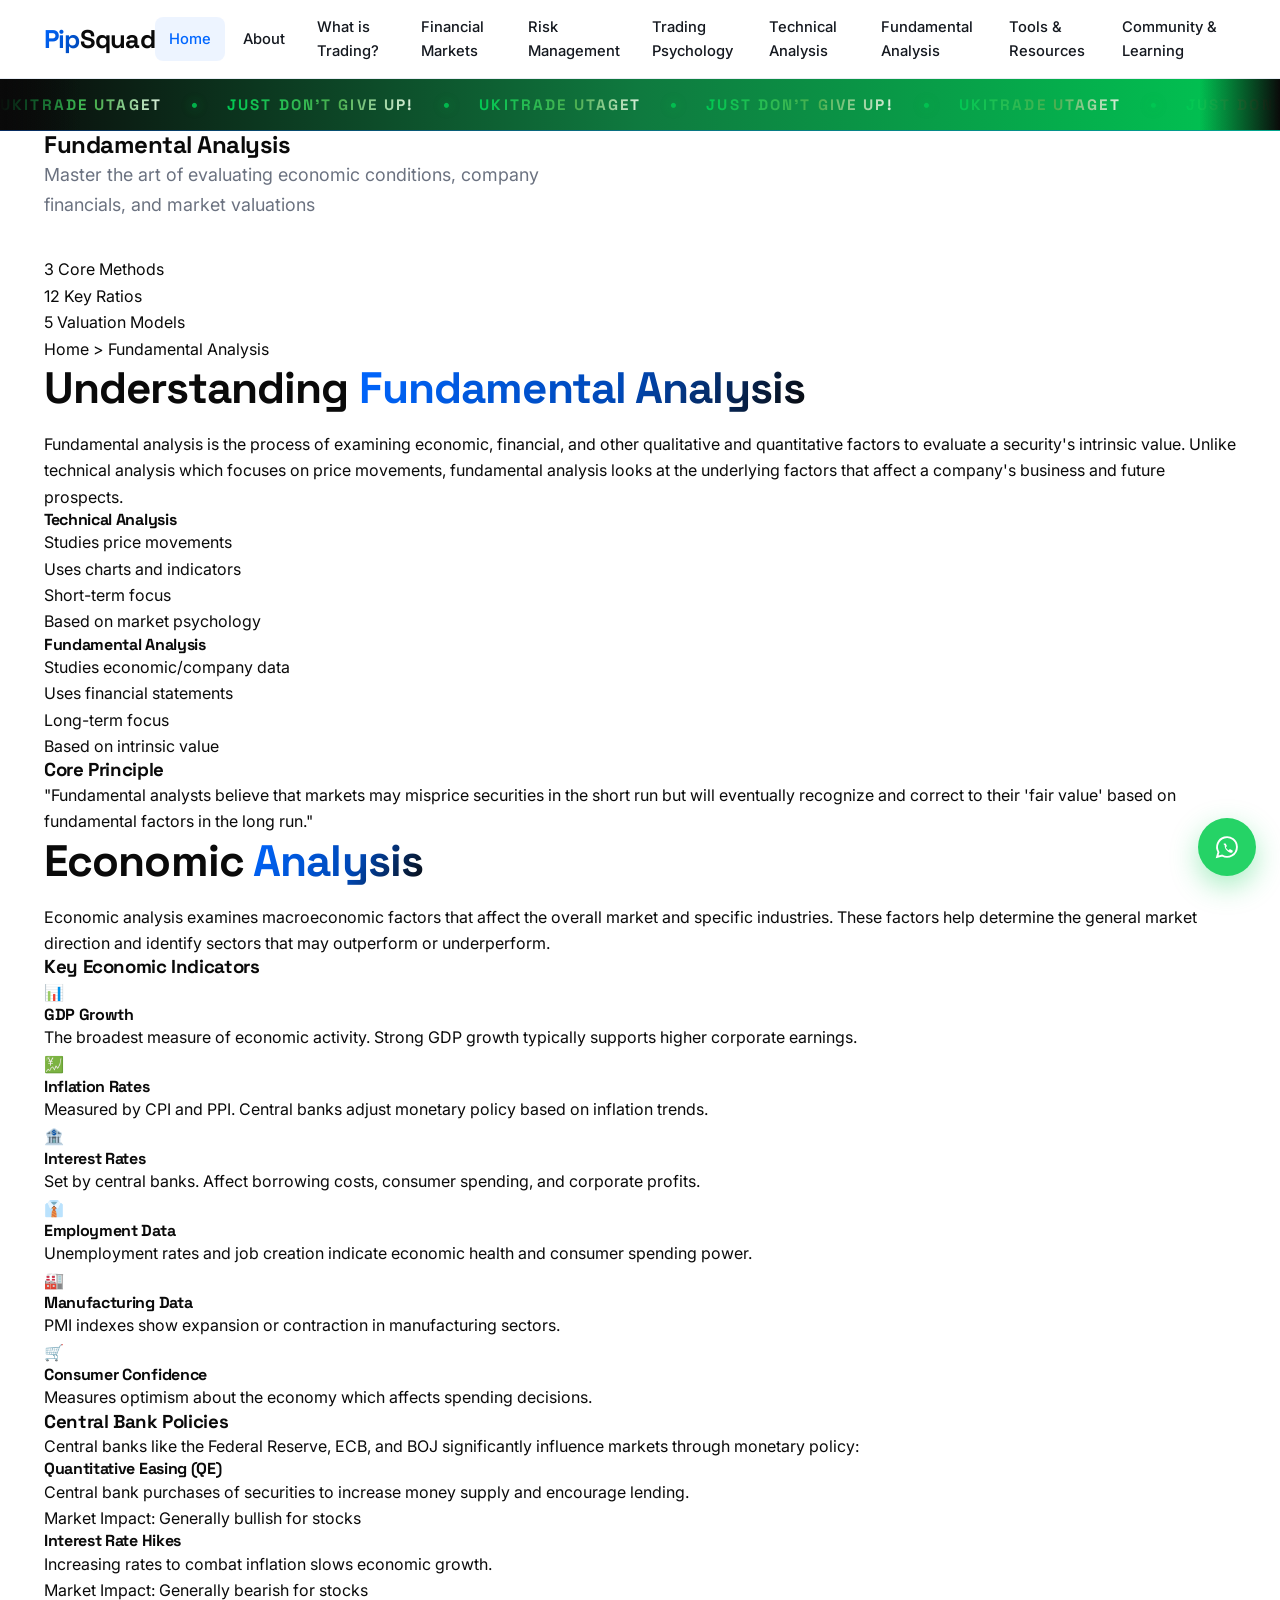
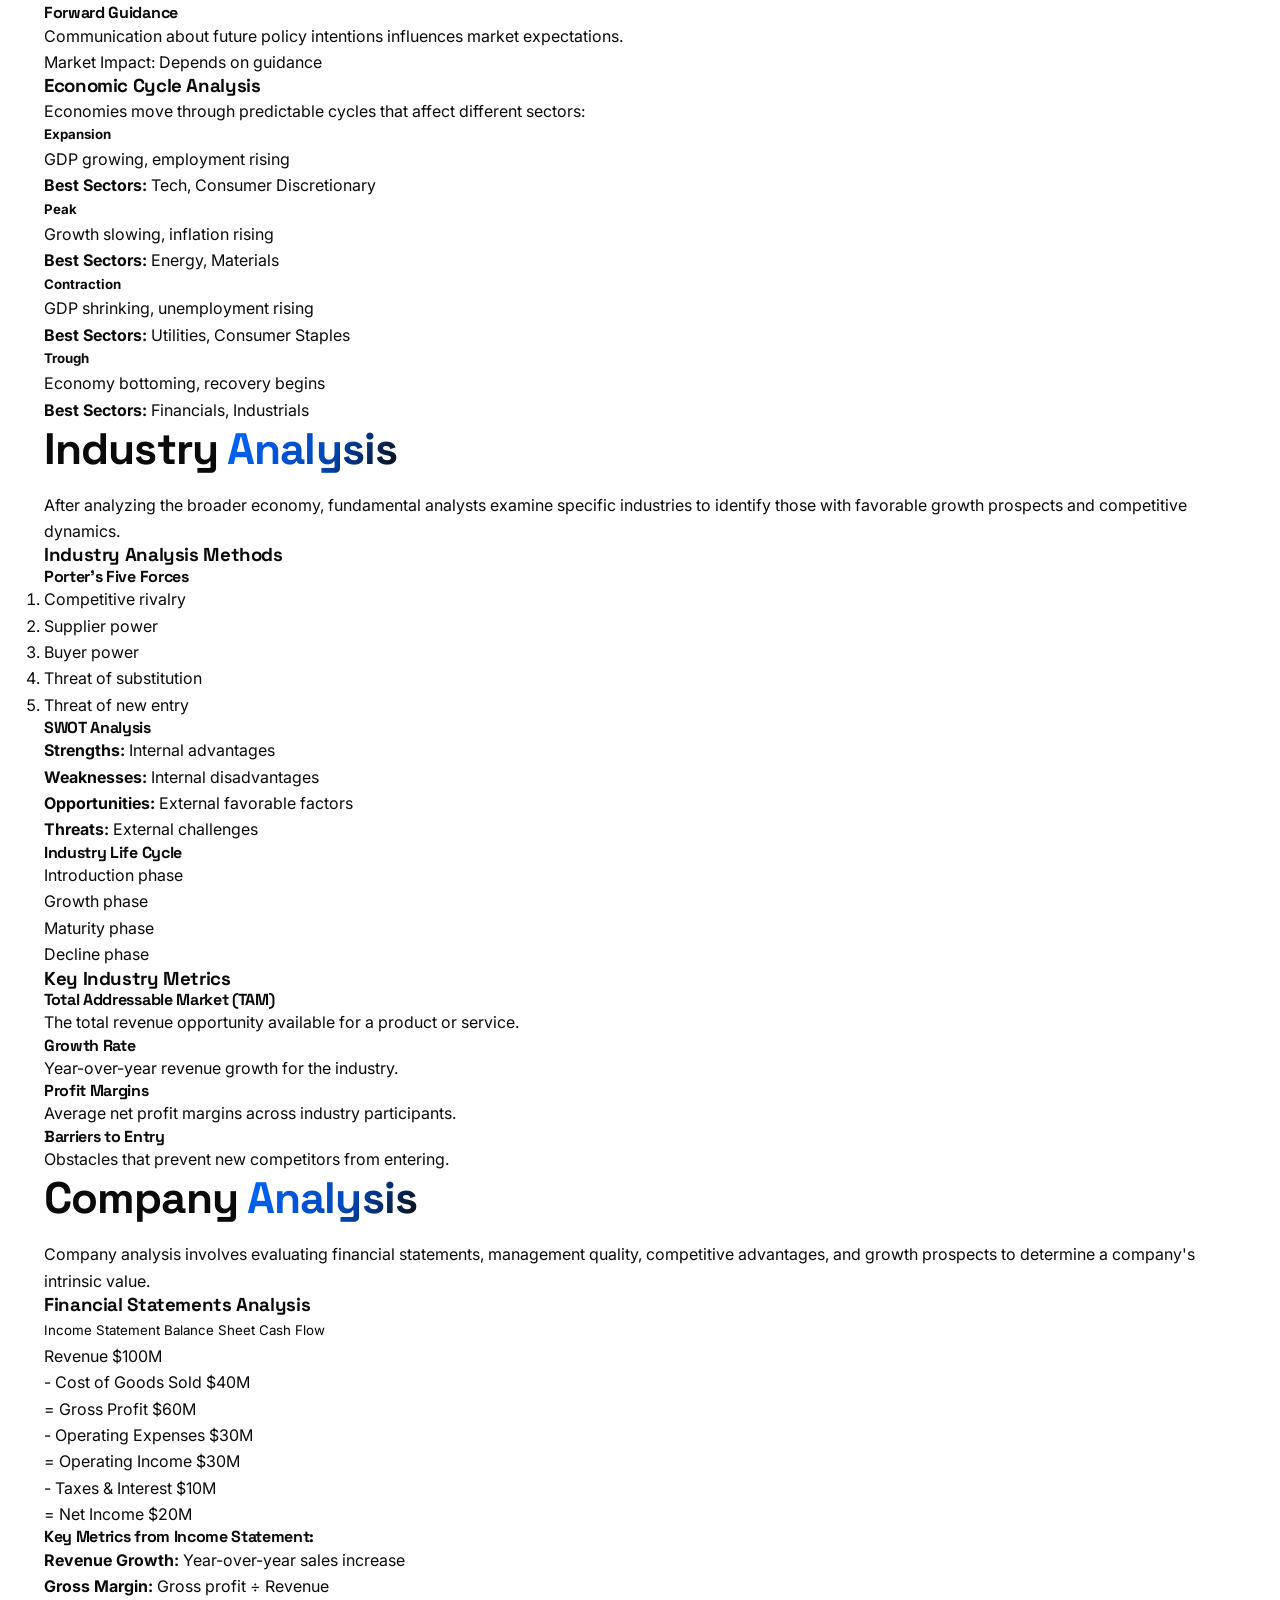
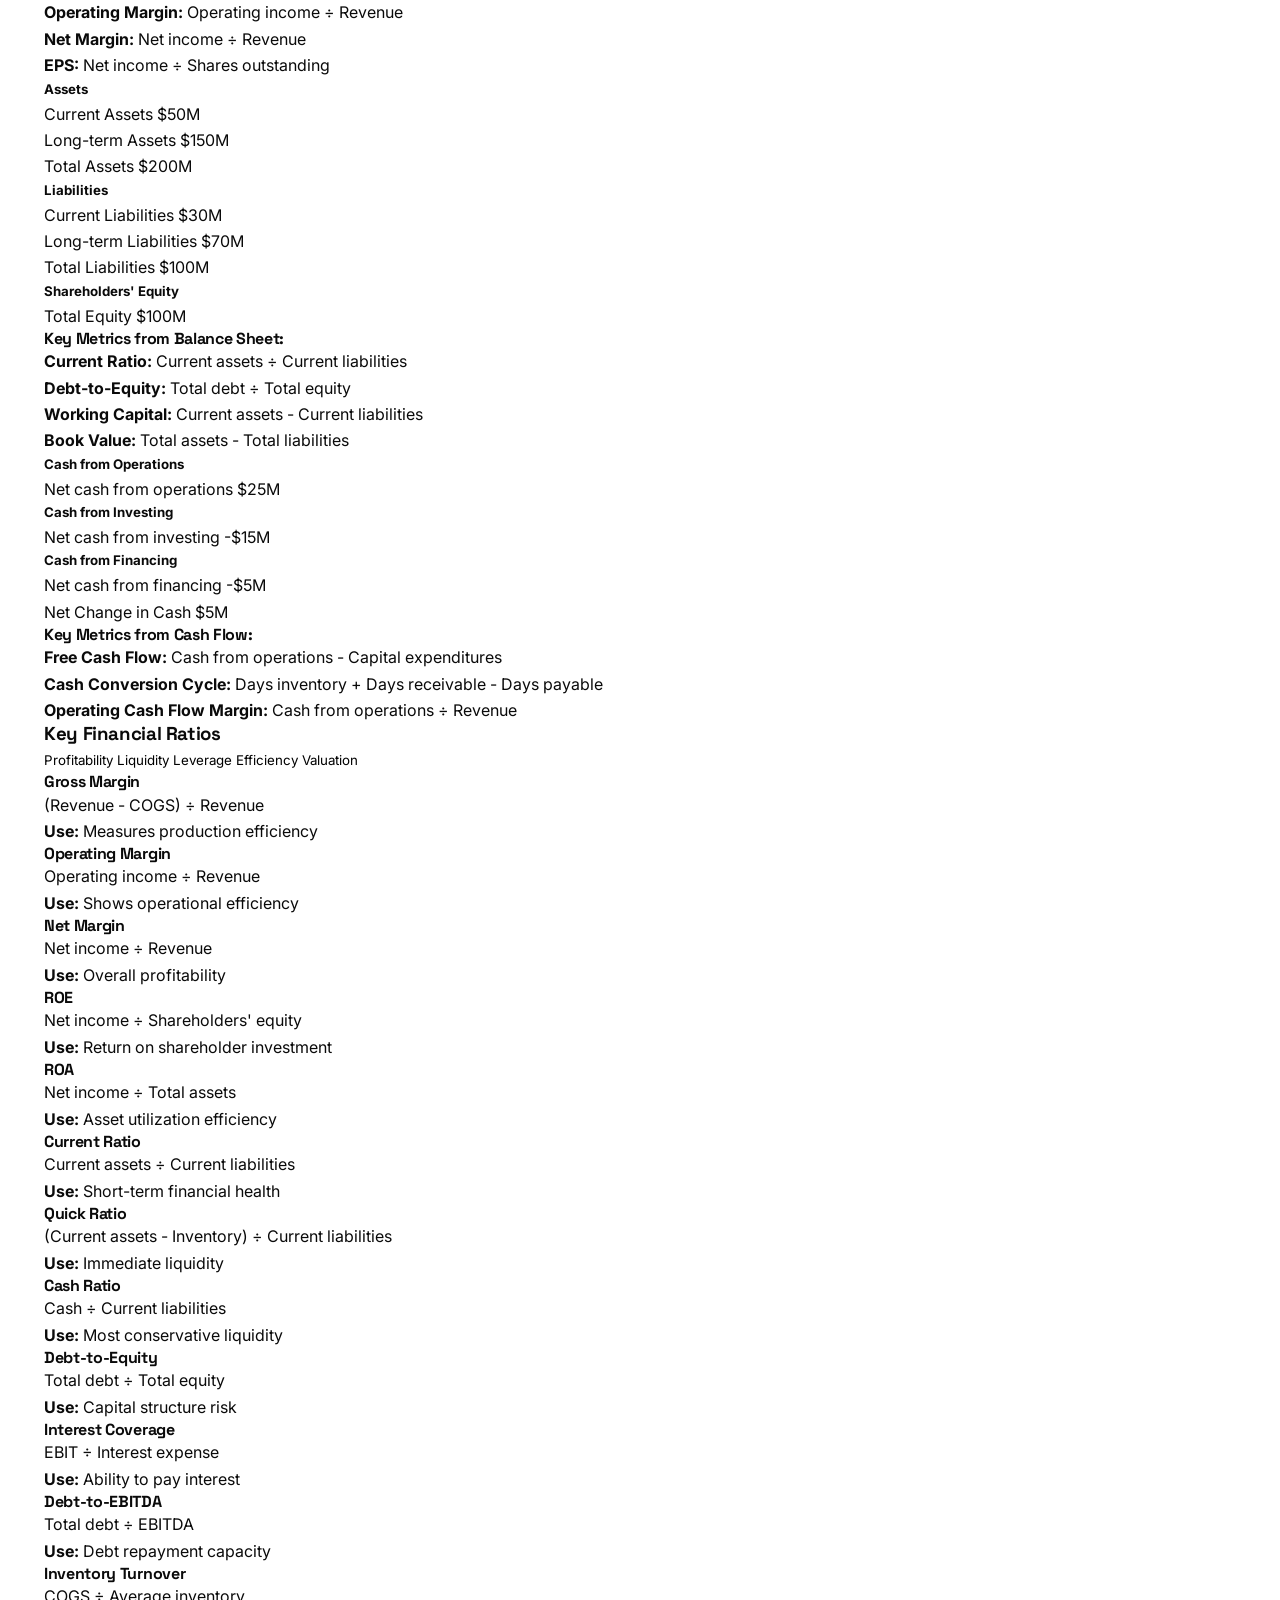
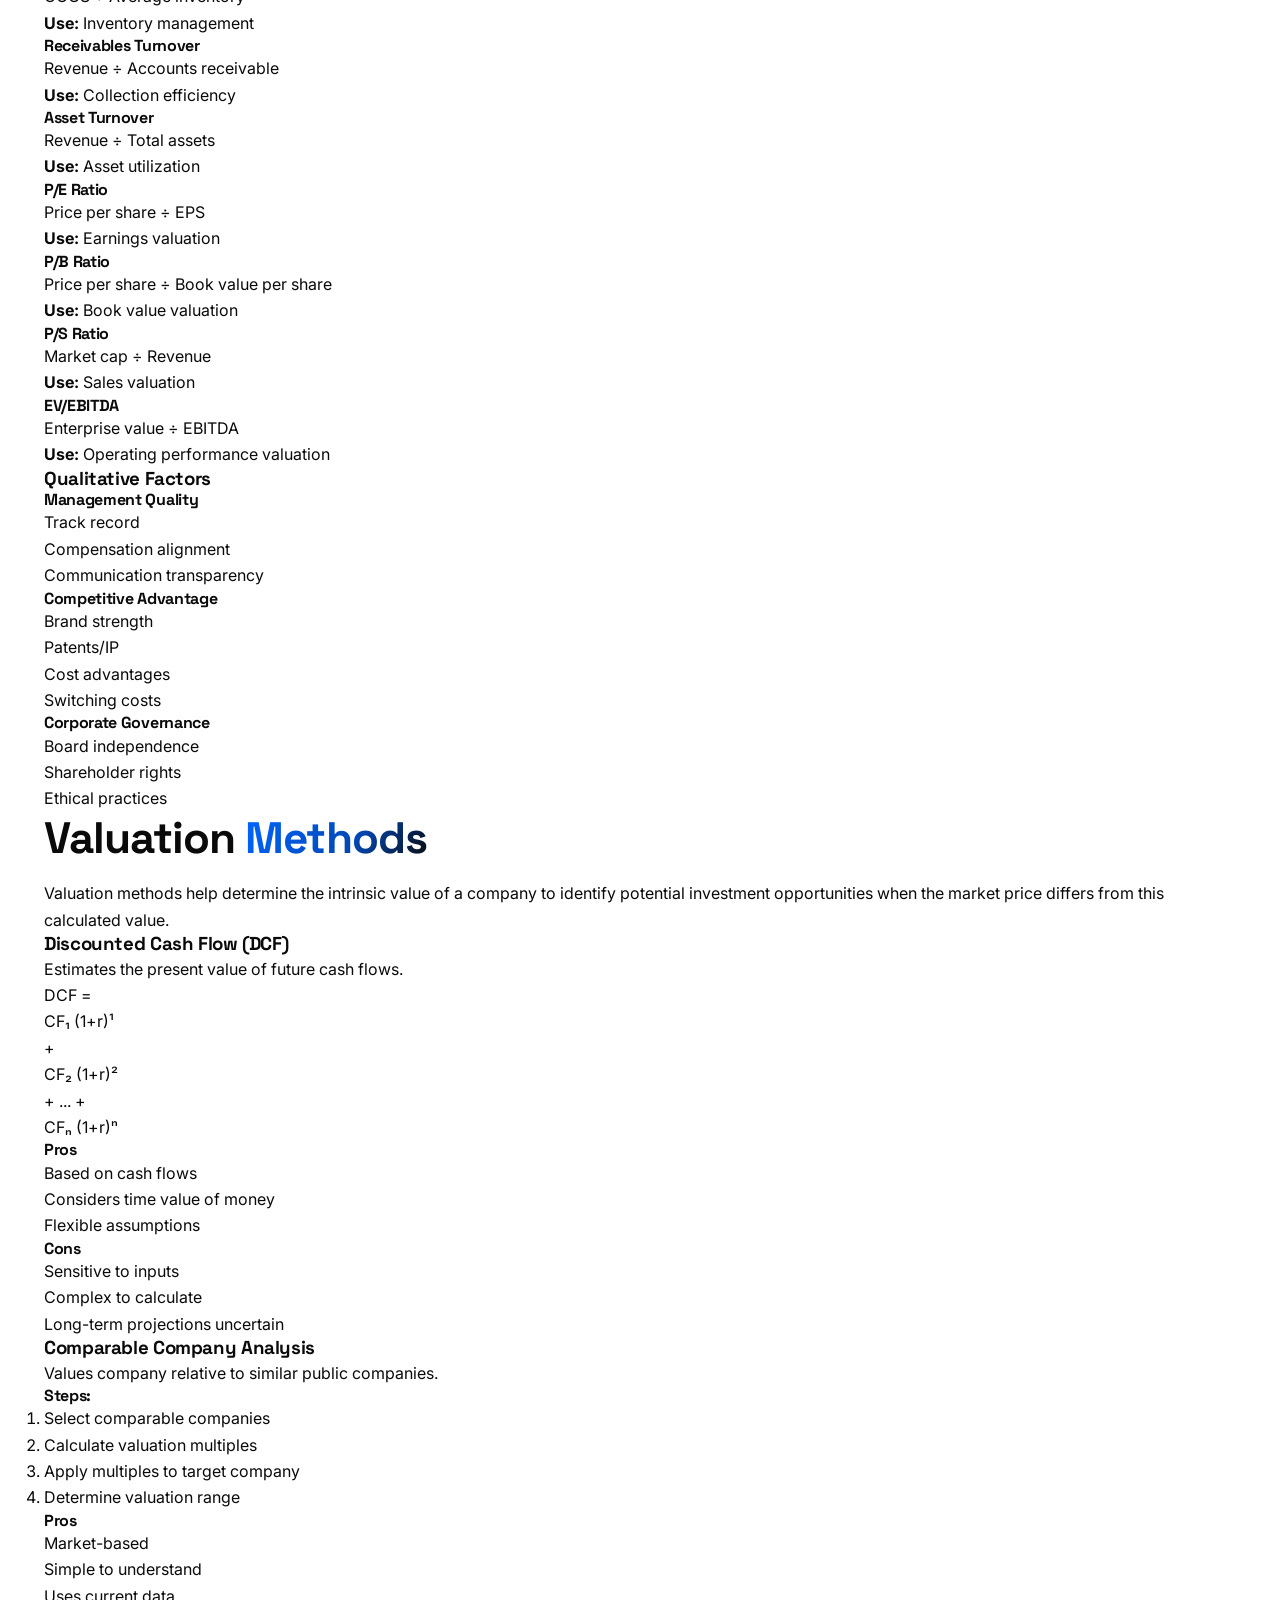
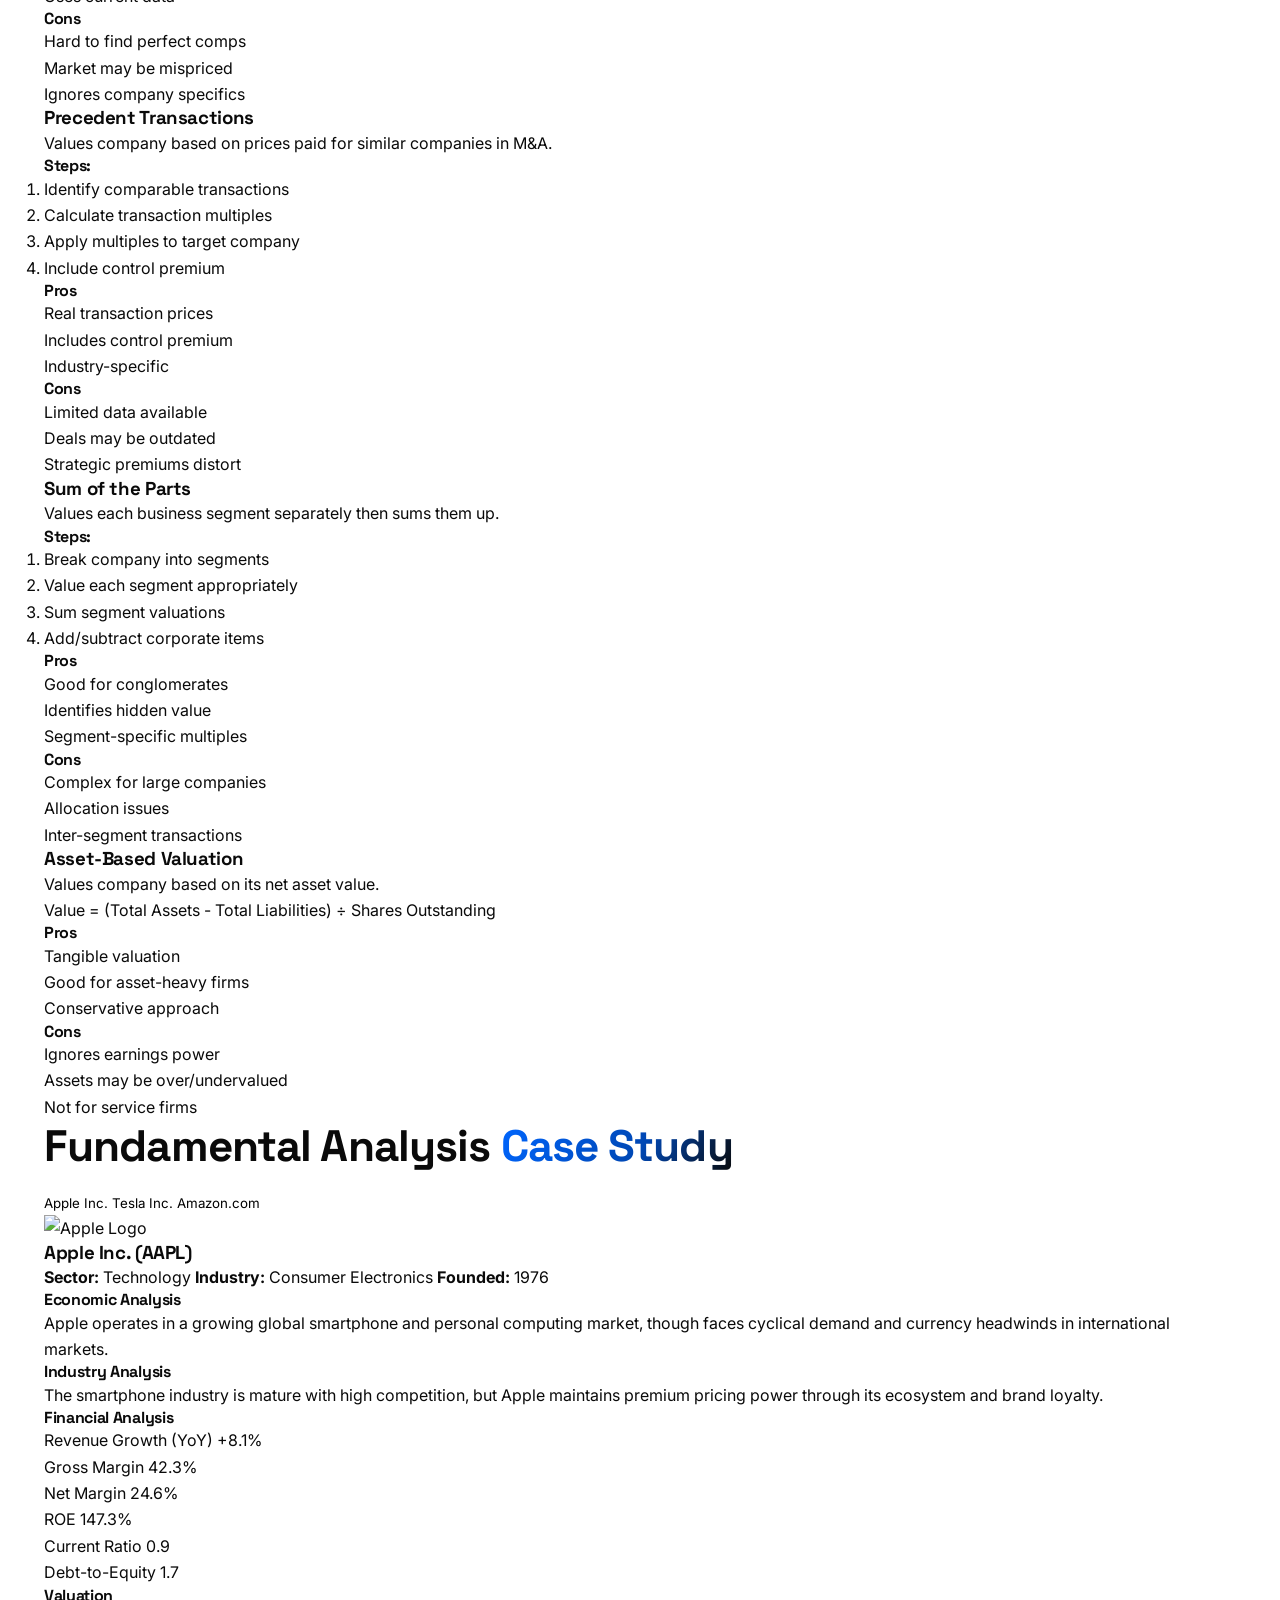
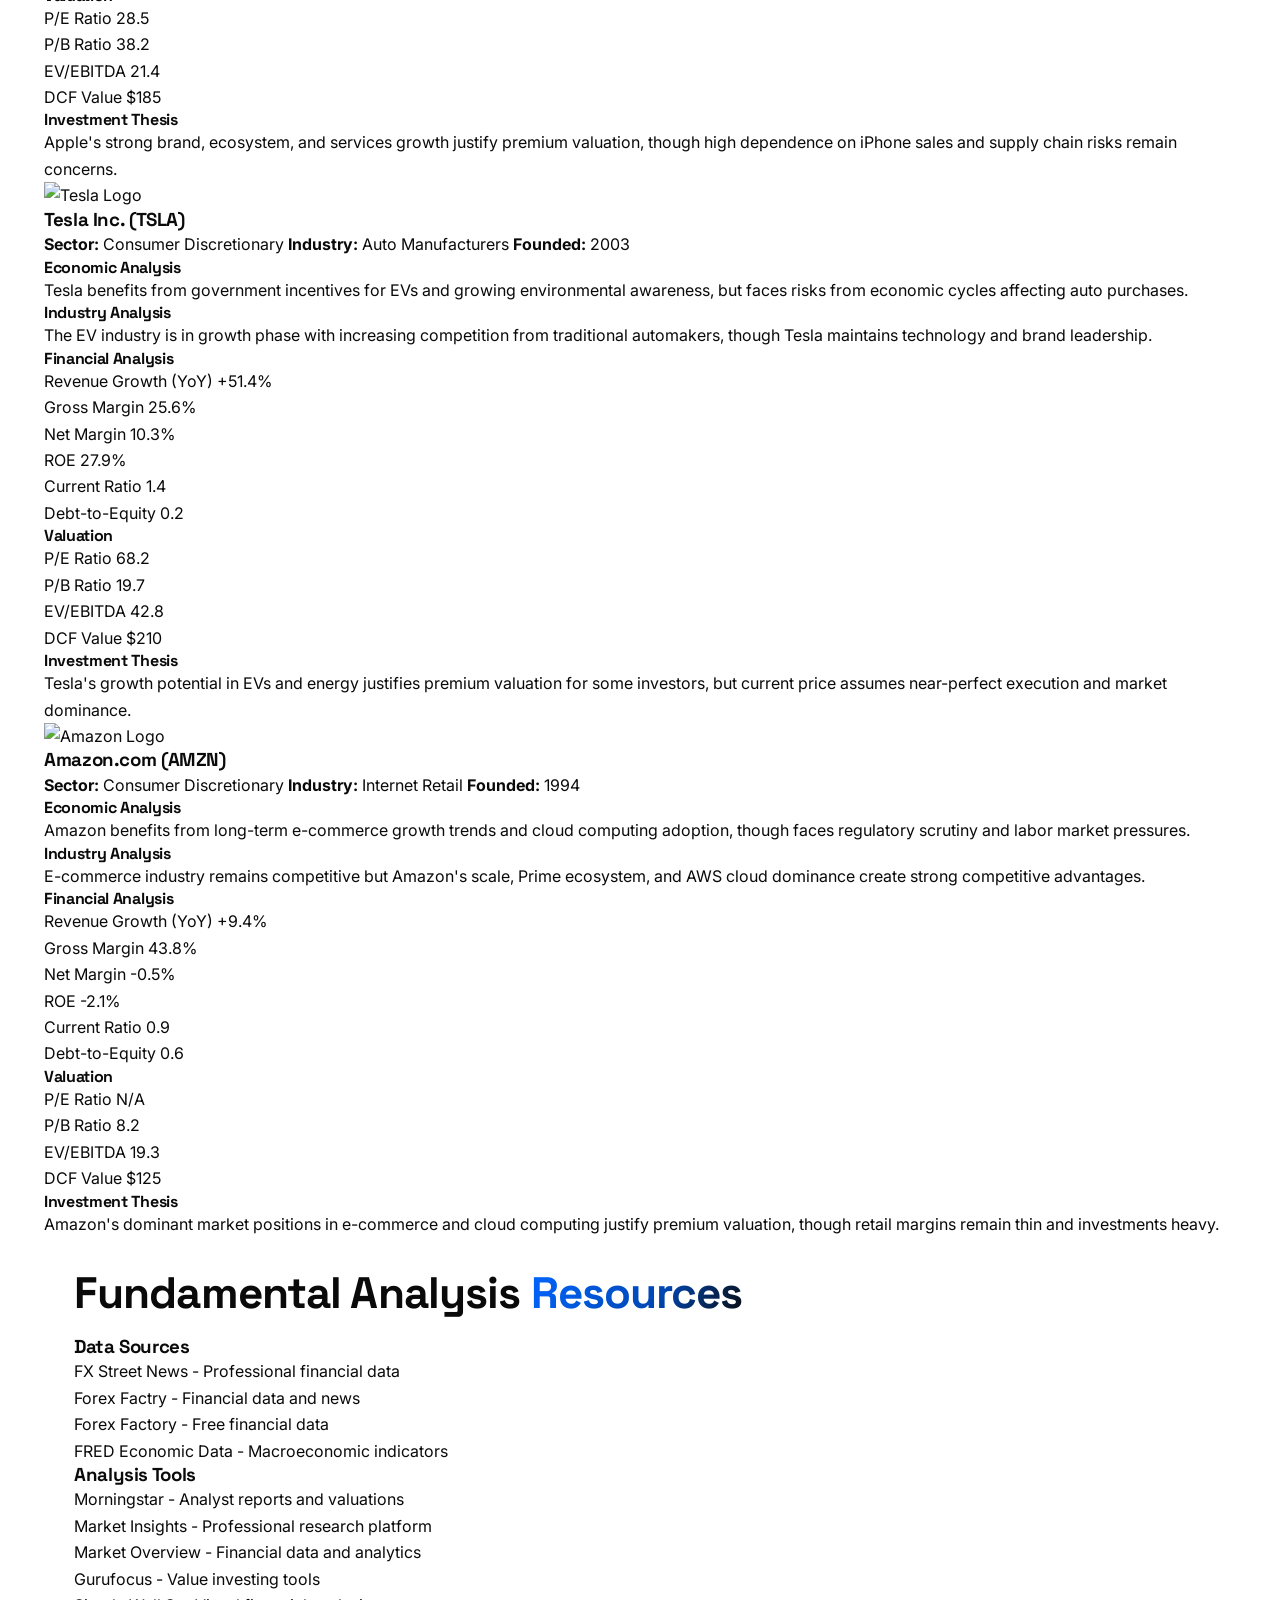
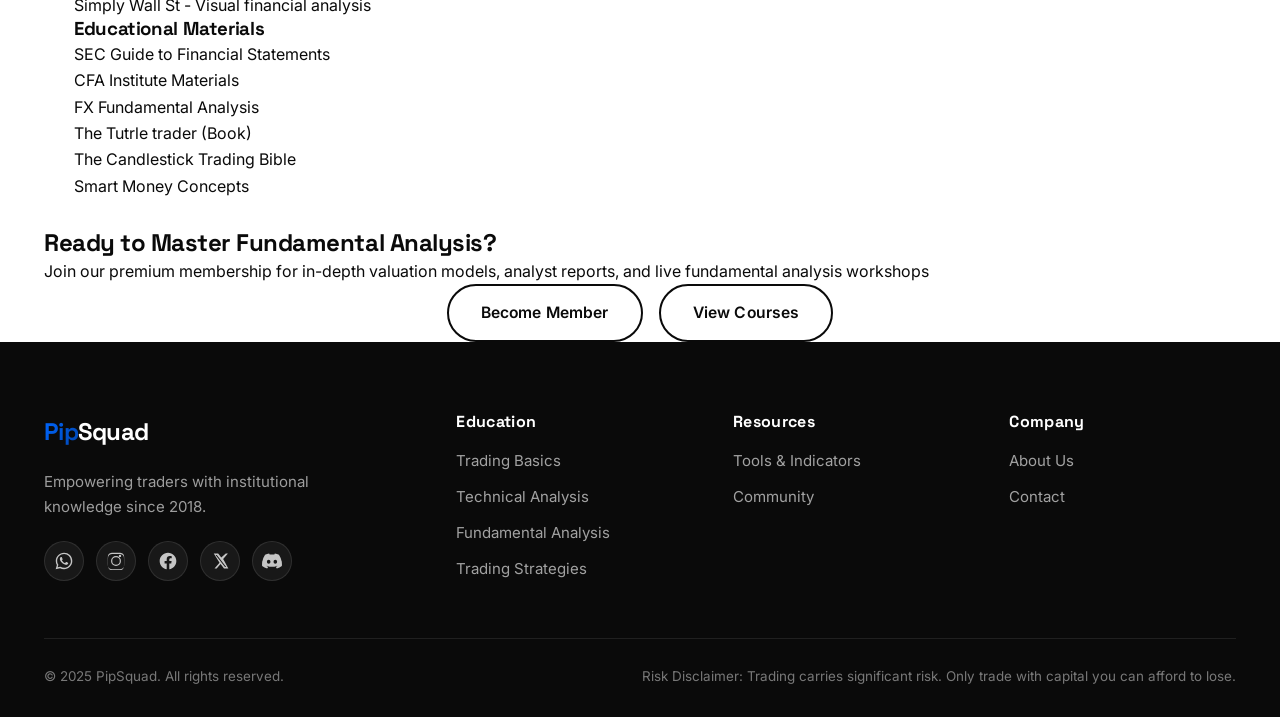
==== fundamental-analysis.html @ 927bc6dd "Add files via upload" ====
<!DOCTYPE html>
<html lang="en">
<head>
    <meta charset="UTF-8">
    <meta name="viewport" content="width=device-width, initial-scale=1.0">
    <title>Fundamental Analysis | PipSquad Trading Academy</title>
    <meta name="description" content="Master fundamental analysis techniques to evaluate economic conditions, company financials, and market valuations for smarter trading decisions.">
    
    <!-- CSS -->
    <link rel="stylesheet" href="styles.css">

    
    <!-- Fonts -->
    <link rel="preconnect" href="https://fonts.googleapis.com">
    <link rel="preconnect" href="https://fonts.gstatic.com" crossorigin>
    <link href="https://fonts.googleapis.com/css2?family=Inter:wght@300;400;500;600;700&family=Space+Grotesk:wght@400;500;600;700&display=swap" rel="stylesheet">
    
    <!-- Favicon -->
    <link rel="icon" type="image/png" href="../../images/favicon.png">
</head>
<body>
    <!-- Header/Navigation -->
    <header class="header">
        <div class="container">
            <div class="logo">
                <a href="/">
                    <span class="logo-gradient">Pip</span>Squad
                </a>
            </div>
            
            <nav class="navbar">
                <ul class="nav-menu">
                    <li><a href="index.html" class="active">Home</a></li>
                    <li><a href="about.html">About</a></li>
                    <li><a href="what-is-trading.html">What is Trading?</a></li>
                    <li><a href="financial-markets.html">Financial Markets</a></li>
<li><a href="risk-management.html">Risk Management</a></li>
<li><a href="trading-psychology.html">Trading Psychology</a></li>
                    <li class="dropdown">
                        <a href="price-action-mastery.html">Technical Analysis</a>
                        <ul class="dropdown-content">
                           <li class="dropdown-submenu">
                                <a href="price-action-mastery.html">Price Action Mastery</a>
                                <ul>
                                    <li><a href="smart-money-concepts.html#Liquidity" class="subnav-link">Liquidity Zones</a></li>
                                    <li><a href="smart-money-concepts.html#fair-value-gaps" class="subnav-link">Fair Value Gaps (FVGs)</a></li>
                                    <li><a href="smart-money-concepts.html#market-structure" class="subnav-link">Market Structure Shifts</a></li>
                                </ul>
                            </li>
                            <li class="dropdown-submenu">
                                <a href="smart-money-concepts.html">Smart Money Concepts (SMC)</a>
                                <ul>
                                    <li><a href=#Order-Blocks class="subnav-link">Order Blocks</a></li>
                                    <li><a href=#Liquidity class="subnav-link">Liquidity Analysis</a></li>
                                    <li><a href=#ict-kill-zones class="subnav-link">ICT Kill Zones</a></li>
                                    <li><a href=#daily-bias class="subnav-link">Daily Bias</a></li>
                                </ul>
                            </li>
                            <li><a href="tools-resources.html">Indicators & Tools</a></li>
                        </ul>
                    </li>
                    <li><a href="fundamental-analysis.html">Fundamental Analysis</a></li>
                    
                    <li><a href="tools-resources.html">Tools & Resources</a></li>
                    <li><a href="community.html">Community & Learning</a></li>
                </ul>
            </nav>
            <div class="mobile-menu-toggle">
                <span></span>
                <span></span>
                <span></span>
            </div>
        </div>
    </header>

    <!-- Forex Ticker -->
<div class="forex-ticker" aria-hidden="true">
    <div class="ticker-track">
        <span class="ticker-item">UKITRADE UTAGET</span>
        <span class="ticker-dot">•</span>
        <span class="ticker-item">JUST DON'T GIVE UP!</span>
        <span class="ticker-dot">•</span>

        <span class="ticker-item">UKITRADE UTAGET</span>
        <span class="ticker-dot">•</span>
        <span class="ticker-item">JUST DON'T GIVE UP!</span>
        <span class="ticker-dot">•</span>

        <span class="ticker-item">UKITRADE UTAGET</span>
        <span class="ticker-dot">•</span>
        <span class="ticker-item">JUST DON'T GIVE UP!</span>
        <span class="ticker-dot">•</span>
    </div>
</div>

    <!-- Hero Section -->
    <section class="fa-hero">
        <div class="container">
            <h1>Fundamental Analysis</h1>
            <p class="hero-subtitle">Master the art of evaluating economic conditions, company financials, and market valuations</p>
            <div class="hero-stats">
                <div class="stat">
                    <span class="number">3</span>
                    <span class="label">Core Methods</span>
                </div>
                <div class="stat">
                    <span class="number">12</span>
                    <span class="label">Key Ratios</span>
                </div>
                <div class="stat">
                    <span class="number">5</span>
                    <span class="label">Valuation Models</span>
                </div>
            </div>
        </div>
    </section>

    <!-- Breadcrumbs -->
    <div class="breadcrumbs">
        <div class="container">
            <a href="/">Home</a> &gt; 
            <span>Fundamental Analysis</span>
        </div>
    </div>

    <!-- Main Content -->
    <main class="container fa-container">
        <article class="fa-article">
            <!-- Introduction Section -->
            <section class="intro-section">
                <h2 class="section-title">Understanding <span class="text-gradient">Fundamental Analysis</span></h2>
                <p>Fundamental analysis is the process of examining economic, financial, and other qualitative and quantitative factors to evaluate a security's intrinsic value. Unlike technical analysis which focuses on price movements, fundamental analysis looks at the underlying factors that affect a company's business and future prospects.</p>
                
                <div class="comparison">
                    <div class="technical">
                        <h4>Technical Analysis</h4>
                        <ul>
                            <li>Studies price movements</li>
                            <li>Uses charts and indicators</li>
                            <li>Short-term focus</li>
                            <li>Based on market psychology</li>
                        </ul>
                    </div>
                    <div class="fundamental">
                        <h4>Fundamental Analysis</h4>
                        <ul>
                            <li>Studies economic/company data</li>
                            <li>Uses financial statements</li>
                            <li>Long-term focus</li>
                            <li>Based on intrinsic value</li>
                        </ul>
                    </div>
                </div>
                
                <div class="key-principle">
                    <h3>Core Principle</h3>
                    <p>"Fundamental analysts believe that markets may misprice securities in the short run but will eventually recognize and correct to their 'fair value' based on fundamental factors in the long run."</p>
                </div>
            </section>

            <!-- Economic Analysis Section -->
            <section class="economics-section">
                <h2 class="section-title">Economic <span class="text-gradient">Analysis</span></h2>
                
                <div class="economics-intro">
                    <p>Economic analysis examines macroeconomic factors that affect the overall market and specific industries. These factors help determine the general market direction and identify sectors that may outperform or underperform.</p>
                </div>
                
                <div class="economic-factors">
                    <h3>Key Economic Indicators</h3>
                    <div class="factors-grid">
                        <div class="factor-card">
                            <div class="factor-icon">📊</div>
                            <h4>GDP Growth</h4>
                            <p>The broadest measure of economic activity. Strong GDP growth typically supports higher corporate earnings.</p>
                        </div>
                        <div class="factor-card">
                            <div class="factor-icon">💹</div>
                            <h4>Inflation Rates</h4>
                            <p>Measured by CPI and PPI. Central banks adjust monetary policy based on inflation trends.</p>
                        </div>
                        <div class="factor-card">
                            <div class="factor-icon">🏦</div>
                            <h4>Interest Rates</h4>
                            <p>Set by central banks. Affect borrowing costs, consumer spending, and corporate profits.</p>
                        </div>
                        <div class="factor-card">
                            <div class="factor-icon">👔</div>
                            <h4>Employment Data</h4>
                            <p>Unemployment rates and job creation indicate economic health and consumer spending power.</p>
                        </div>
                        <div class="factor-card">
                            <div class="factor-icon">🏭</div>
                            <h4>Manufacturing Data</h4>
                            <p>PMI indexes show expansion or contraction in manufacturing sectors.</p>
                        </div>
                        <div class="factor-card">
                            <div class="factor-icon">🛒</div>
                            <h4>Consumer Confidence</h4>
                            <p>Measures optimism about the economy which affects spending decisions.</p>
                        </div>
                    </div>
                </div>
                
                <div class="central-banks">
                    <h3>Central Bank Policies</h3>
                    <p>Central banks like the Federal Reserve, ECB, and BOJ significantly influence markets through monetary policy:</p>
                    
                    <div class="policy-cards">
                        <div class="policy-card">
                            <h4>Quantitative Easing (QE)</h4>
                            <p>Central bank purchases of securities to increase money supply and encourage lending.</p>
                            <div class="policy-impact bullish">
                                <span>Market Impact:</span> Generally bullish for stocks
                            </div>
                        </div>
                        <div class="policy-card">
                            <h4>Interest Rate Hikes</h4>
                            <p>Increasing rates to combat inflation slows economic growth.</p>
                            <div class="policy-impact bearish">
                                <span>Market Impact:</span> Generally bearish for stocks
                            </div>
                        </div>
                        <div class="policy-card">
                            <h4>Forward Guidance</h4>
                            <p>Communication about future policy intentions influences market expectations.</p>
                            <div class="policy-impact neutral">
                                <span>Market Impact:</span> Depends on guidance
                            </div>
                        </div>
                    </div>
                </div>
                
                <div class="economic-cycle">
                    <h3>Economic Cycle Analysis</h3>
                    <p>Economies move through predictable cycles that affect different sectors:</p>
                    
                    <div class="cycle-visual">
                        <div class="cycle-phase expansion">
                            <h5>Expansion</h5>
                            <p>GDP growing, employment rising</p>
                            <p><strong>Best Sectors:</strong> Tech, Consumer Discretionary</p>
                        </div>
                        <div class="cycle-phase peak">
                            <h5>Peak</h5>
                            <p>Growth slowing, inflation rising</p>
                            <p><strong>Best Sectors:</strong> Energy, Materials</p>
                        </div>
                        <div class="cycle-phase contraction">
                            <h5>Contraction</h5>
                            <p>GDP shrinking, unemployment rising</p>
                            <p><strong>Best Sectors:</strong> Utilities, Consumer Staples</p>
                        </div>
                        <div class="cycle-phase trough">
                            <h5>Trough</h5>
                            <p>Economy bottoming, recovery begins</p>
                            <p><strong>Best Sectors:</strong> Financials, Industrials</p>
                        </div>
                    </div>
                </div>
            </section>

            <!-- Industry Analysis Section -->
            <section class="industry-section">
                <h2 class="section-title">Industry <span class="text-gradient">Analysis</span></h2>
                
                <div class="industry-intro">
                    <p>After analyzing the broader economy, fundamental analysts examine specific industries to identify those with favorable growth prospects and competitive dynamics.</p>
                </div>
                
                <div class="analysis-methods">
                    <h3>Industry Analysis Methods</h3>
                    <div class="methods-grid">
                        <div class="method-card">
                            <h4>Porter's Five Forces</h4>
                            <ol>
                                <li>Competitive rivalry</li>
                                <li>Supplier power</li>
                                <li>Buyer power</li>
                                <li>Threat of substitution</li>
                                <li>Threat of new entry</li>
                            </ol>
                        </div>
                        <div class="method-card">
                            <h4>SWOT Analysis</h4>
                            <ul>
                                <li><strong>Strengths:</strong> Internal advantages</li>
                                <li><strong>Weaknesses:</strong> Internal disadvantages</li>
                                <li><strong>Opportunities:</strong> External favorable factors</li>
                                <li><strong>Threats:</strong> External challenges</li>
                            </ul>
                        </div>
                        <div class="method-card">
                            <h4>Industry Life Cycle</h4>
                            <ul>
                                <li>Introduction phase</li>
                                <li>Growth phase</li>
                                <li>Maturity phase</li>
                                <li>Decline phase</li>
                            </ul>
                        </div>
                    </div>
                </div>
                
                <div class="industry-metrics">
                    <h3>Key Industry Metrics</h3>
                    <div class="metrics-grid">
                        <div class="metric-card">
                            <h4>Total Addressable Market (TAM)</h4>
                            <p>The total revenue opportunity available for a product or service.</p>
                        </div>
                        <div class="metric-card">
                            <h4>Growth Rate</h4>
                            <p>Year-over-year revenue growth for the industry.</p>
                        </div>
                        <div class="metric-card">
                            <h4>Profit Margins</h4>
                            <p>Average net profit margins across industry participants.</p>
                        </div>
                        <div class="metric-card">
                            <h4>Barriers to Entry</h4>
                            <p>Obstacles that prevent new competitors from entering.</p>
                        </div>
                    </div>
                </div>
            </section>

            <!-- Company Analysis Section -->
            <section class="company-section">
                <h2 class="section-title">Company <span class="text-gradient">Analysis</span></h2>
                
                <div class="company-intro">
                    <p>Company analysis involves evaluating financial statements, management quality, competitive advantages, and growth prospects to determine a company's intrinsic value.</p>
                </div>
                
                <div class="financial-statements">
                    <h3>Financial Statements Analysis</h3>
                    <div class="statement-tabs">
                        <div class="tab-buttons">
                            <button class="tab-btn active" data-tab="income-statement">Income Statement</button>
                            <button class="tab-btn" data-tab="balance-sheet">Balance Sheet</button>
                            <button class="tab-btn" data-tab="cash-flow">Cash Flow</button>
                        </div>
                        
                        <div class="tab-content active" id="income-statement">
                            <div class="statement-visual">
                                <div class="statement-line revenue">
                                    <span>Revenue</span>
                                    <span>$100M</span>
                                </div>
                                <div class="statement-line cogs">
                                    <span>- Cost of Goods Sold</span>
                                    <span>$40M</span>
                                </div>
                                <div class="statement-line gross">
                                    <span>= Gross Profit</span>
                                    <span>$60M</span>
                                </div>
                                <div class="statement-line expenses">
                                    <span>- Operating Expenses</span>
                                    <span>$30M</span>
                                </div>
                                <div class="statement-line operating">
                                    <span>= Operating Income</span>
                                    <span>$30M</span>
                                </div>
                                <div class="statement-line taxes">
                                    <span>- Taxes & Interest</span>
                                    <span>$10M</span>
                                </div>
                                <div class="statement-line net">
                                    <span>= Net Income</span>
                                    <span>$20M</span>
                                </div>
                            </div>
                            <div class="statement-key">
                                <h4>Key Metrics from Income Statement:</h4>
                                <ul>
                                    <li><strong>Revenue Growth:</strong> Year-over-year sales increase</li>
                                    <li><strong>Gross Margin:</strong> Gross profit ÷ Revenue</li>
                                    <li><strong>Operating Margin:</strong> Operating income ÷ Revenue</li>
                                    <li><strong>Net Margin:</strong> Net income ÷ Revenue</li>
                                    <li><strong>EPS:</strong> Net income ÷ Shares outstanding</li>
                                </ul>
                            </div>
                        </div>
                        
                        <div class="tab-content" id="balance-sheet">
                            <div class="statement-visual">
                                <div class="statement-section assets">
                                    <h5>Assets</h5>
                                    <div class="statement-line current">
                                        <span>Current Assets</span>
                                        <span>$50M</span>
                                    </div>
                                    <div class="statement-line longterm">
                                        <span>Long-term Assets</span>
                                        <span>$150M</span>
                                    </div>
                                    <div class="statement-line total">
                                        <span>Total Assets</span>
                                        <span>$200M</span>
                                    </div>
                                </div>
                                <div class="statement-section liabilities">
                                    <h5>Liabilities</h5>
                                    <div class="statement-line current">
                                        <span>Current Liabilities</span>
                                        <span>$30M</span>
                                    </div>
                                    <div class="statement-line longterm">
                                        <span>Long-term Liabilities</span>
                                        <span>$70M</span>
                                    </div>
                                    <div class="statement-line total">
                                        <span>Total Liabilities</span>
                                        <span>$100M</span>
                                    </div>
                                </div>
                                <div class="statement-section equity">
                                    <h5>Shareholders' Equity</h5>
                                    <div class="statement-line total">
                                        <span>Total Equity</span>
                                        <span>$100M</span>
                                    </div>
                                </div>
                            </div>
                            <div class="statement-key">
                                <h4>Key Metrics from Balance Sheet:</h4>
                                <ul>
                                    <li><strong>Current Ratio:</strong> Current assets ÷ Current liabilities</li>
                                    <li><strong>Debt-to-Equity:</strong> Total debt ÷ Total equity</li>
                                    <li><strong>Working Capital:</strong> Current assets - Current liabilities</li>
                                    <li><strong>Book Value:</strong> Total assets - Total liabilities</li>
                                </ul>
                            </div>
                        </div>
                        
                        <div class="tab-content" id="cash-flow">
                            <div class="statement-visual">
                                <div class="statement-section operating">
                                    <h5>Cash from Operations</h5>
                                    <div class="statement-line total">
                                        <span>Net cash from operations</span>
                                        <span>$25M</span>
                                    </div>
                                </div>
                                <div class="statement-section investing">
                                    <h5>Cash from Investing</h5>
                                    <div class="statement-line total">
                                        <span>Net cash from investing</span>
                                        <span>-$15M</span>
                                    </div>
                                </div>
                                <div class="statement-section financing">
                                    <h5>Cash from Financing</h5>
                                    <div class="statement-line total">
                                        <span>Net cash from financing</span>
                                        <span>-$5M</span>
                                    </div>
                                </div>
                                <div class="statement-line net">
                                    <span>Net Change in Cash</span>
                                    <span>$5M</span>
                                </div>
                            </div>
                            <div class="statement-key">
                                <h4>Key Metrics from Cash Flow:</h4>
                                <ul>
                                    <li><strong>Free Cash Flow:</strong> Cash from operations - Capital expenditures</li>
                                    <li><strong>Cash Conversion Cycle:</strong> Days inventory + Days receivable - Days payable</li>
                                    <li><strong>Operating Cash Flow Margin:</strong> Cash from operations ÷ Revenue</li>
                                </ul>
                            </div>
                        </div>
                    </div>
                </div>
                
                <div class="financial-ratios">
                    <h3>Key Financial Ratios</h3>
                    <div class="ratio-tabs">
                        <div class="tab-buttons">
                            <button class="tab-btn active" data-tab="profitability">Profitability</button>
                            <button class="tab-btn" data-tab="liquidity">Liquidity</button>
                            <button class="tab-btn" data-tab="leverage">Leverage</button>
                            <button class="tab-btn" data-tab="efficiency">Efficiency</button>
                            <button class="tab-btn" data-tab="valuation">Valuation</button>
                        </div>
                        
                        <div class="tab-content active" id="profitability">
                            <div class="ratio-grid">
                                <div class="ratio-card">
                                    <h4>Gross Margin</h4>
                                    <p>(Revenue - COGS) ÷ Revenue</p>
                                    <p><strong>Use:</strong> Measures production efficiency</p>
                                </div>
                                <div class="ratio-card">
                                    <h4>Operating Margin</h4>
                                    <p>Operating income ÷ Revenue</p>
                                    <p><strong>Use:</strong> Shows operational efficiency</p>
                                </div>
                                <div class="ratio-card">
                                    <h4>Net Margin</h4>
                                    <p>Net income ÷ Revenue</p>
                                    <p><strong>Use:</strong> Overall profitability</p>
                                </div>
                                <div class="ratio-card">
                                    <h4>ROE</h4>
                                    <p>Net income ÷ Shareholders' equity</p>
                                    <p><strong>Use:</strong> Return on shareholder investment</p>
                                </div>
                                <div class="ratio-card">
                                    <h4>ROA</h4>
                                    <p>Net income ÷ Total assets</p>
                                    <p><strong>Use:</strong> Asset utilization efficiency</p>
                                </div>
                            </div>
                        </div>
                        
                        <div class="tab-content" id="liquidity">
                            <div class="ratio-grid">
                                <div class="ratio-card">
                                    <h4>Current Ratio</h4>
                                    <p>Current assets ÷ Current liabilities</p>
                                    <p><strong>Use:</strong> Short-term financial health</p>
                                </div>
                                <div class="ratio-card">
                                    <h4>Quick Ratio</h4>
                                    <p>(Current assets - Inventory) ÷ Current liabilities</p>
                                    <p><strong>Use:</strong> Immediate liquidity</p>
                                </div>
                                <div class="ratio-card">
                                    <h4>Cash Ratio</h4>
                                    <p>Cash ÷ Current liabilities</p>
                                    <p><strong>Use:</strong> Most conservative liquidity</p>
                                </div>
                            </div>
                        </div>
                        
                        <div class="tab-content" id="leverage">
                            <div class="ratio-grid">
                                <div class="ratio-card">
                                    <h4>Debt-to-Equity</h4>
                                    <p>Total debt ÷ Total equity</p>
                                    <p><strong>Use:</strong> Capital structure risk</p>
                                </div>
                                <div class="ratio-card">
                                    <h4>Interest Coverage</h4>
                                    <p>EBIT ÷ Interest expense</p>
                                    <p><strong>Use:</strong> Ability to pay interest</p>
                                </div>
                                <div class="ratio-card">
                                    <h4>Debt-to-EBITDA</h4>
                                    <p>Total debt ÷ EBITDA</p>
                                    <p><strong>Use:</strong> Debt repayment capacity</p>
                                </div>
                            </div>
                        </div>
                        
                        <div class="tab-content" id="efficiency">
                            <div class="ratio-grid">
                                <div class="ratio-card">
                                    <h4>Inventory Turnover</h4>
                                    <p>COGS ÷ Average inventory</p>
                                    <p><strong>Use:</strong> Inventory management</p>
                                </div>
                                <div class="ratio-card">
                                    <h4>Receivables Turnover</h4>
                                    <p>Revenue ÷ Accounts receivable</p>
                                    <p><strong>Use:</strong> Collection efficiency</p>
                                </div>
                                <div class="ratio-card">
                                    <h4>Asset Turnover</h4>
                                    <p>Revenue ÷ Total assets</p>
                                    <p><strong>Use:</strong> Asset utilization</p>
                                </div>
                            </div>
                        </div>
                        
                        <div class="tab-content" id="valuation">
                            <div class="ratio-grid">
                                <div class="ratio-card">
                                    <h4>P/E Ratio</h4>
                                    <p>Price per share ÷ EPS</p>
                                    <p><strong>Use:</strong> Earnings valuation</p>
                                </div>
                                <div class="ratio-card">
                                    <h4>P/B Ratio</h4>
                                    <p>Price per share ÷ Book value per share</p>
                                    <p><strong>Use:</strong> Book value valuation</p>
                                </div>
                                <div class="ratio-card">
                                    <h4>P/S Ratio</h4>
                                    <p>Market cap ÷ Revenue</p>
                                    <p><strong>Use:</strong> Sales valuation</p>
                                </div>
                                <div class="ratio-card">
                                    <h4>EV/EBITDA</h4>
                                    <p>Enterprise value ÷ EBITDA</p>
                                    <p><strong>Use:</strong> Operating performance valuation</p>
                                </div>
                            </div>
                        </div>
                    </div>
                </div>
                
                <div class="qualitative-factors">
                    <h3>Qualitative Factors</h3>
                    <div class="factors-grid">
                        <div class="factor-card">
                            <h4>Management Quality</h4>
                            <ul>
                                <li>Track record</li>
                                <li>Compensation alignment</li>
                                <li>Communication transparency</li>
                            </ul>
                        </div>
                        <div class="factor-card">
                            <h4>Competitive Advantage</h4>
                            <ul>
                                <li>Brand strength</li>
                                <li>Patents/IP</li>
                                <li>Cost advantages</li>
                                <li>Switching costs</li>
                            </ul>
                        </div>
                        <div class="factor-card">
                            <h4>Corporate Governance</h4>
                            <ul>
                                <li>Board independence</li>
                                <li>Shareholder rights</li>
                                <li>Ethical practices</li>
                            </ul>
                        </div>
                    </div>
                </div>
            </section>

            <!-- Valuation Methods Section -->
            <section class="valuation-section">
                <h2 class="section-title">Valuation <span class="text-gradient">Methods</span></h2>
                
                <div class="valuation-intro">
                    <p>Valuation methods help determine the intrinsic value of a company to identify potential investment opportunities when the market price differs from this calculated value.</p>
                </div>
                
                <div class="valuation-methods">
                    <div class="method-card">
                        <h3>Discounted Cash Flow (DCF)</h3>
                        <p>Estimates the present value of future cash flows.</p>
                        <div class="formula">
                            <span>DCF =</span>
                            <div class="fraction">
                                <span class="numerator">CF₁</span>
                                <span class="denominator">(1+r)¹</span>
                            </div>
                            <span>+</span>
                            <div class="fraction">
                                <span class="numerator">CF₂</span>
                                <span class="denominator">(1+r)²</span>
                            </div>
                            <span>+ ... +</span>
                            <div class="fraction">
                                <span class="numerator">CFₙ</span>
                                <span class="denominator">(1+r)ⁿ</span>
                            </div>
                        </div>
                        <div class="pros-cons">
                            <div class="pros">
                                <h4>Pros</h4>
                                <ul>
                                    <li>Based on cash flows</li>
                                    <li>Considers time value of money</li>
                                    <li>Flexible assumptions</li>
                                </ul>
                            </div>
                            <div class="cons">
                                <h4>Cons</h4>
                                <ul>
                                    <li>Sensitive to inputs</li>
                                    <li>Complex to calculate</li>
                                    <li>Long-term projections uncertain</li>
                                </ul>
                            </div>
                        </div>
                    </div>
                    
                    <div class="method-card">
                        <h3>Comparable Company Analysis</h3>
                        <p>Values company relative to similar public companies.</p>
                        <div class="steps">
                            <h4>Steps:</h4>
                            <ol>
                                <li>Select comparable companies</li>
                                <li>Calculate valuation multiples</li>
                                <li>Apply multiples to target company</li>
                                <li>Determine valuation range</li>
                            </ol>
                        </div>
                        <div class="pros-cons">
                            <div class="pros">
                                <h4>Pros</h4>
                                <ul>
                                    <li>Market-based</li>
                                    <li>Simple to understand</li>
                                    <li>Uses current data</li>
                                </ul>
                            </div>
                            <div class="cons">
                                <h4>Cons</h4>
                                <ul>
                                    <li>Hard to find perfect comps</li>
                                    <li>Market may be mispriced</li>
                                    <li>Ignores company specifics</li>
                                </ul>
                            </div>
                        </div>
                    </div>
                    
                    <div class="method-card">
                        <h3>Precedent Transactions</h3>
                        <p>Values company based on prices paid for similar companies in M&A.</p>
                        <div class="steps">
                            <h4>Steps:</h4>
                            <ol>
                                <li>Identify comparable transactions</li>
                                <li>Calculate transaction multiples</li>
                                <li>Apply multiples to target company</li>
                                <li>Include control premium</li>
                            </ol>
                        </div>
                        <div class="pros-cons">
                            <div class="pros">
                                <h4>Pros</h4>
                                <ul>
                                    <li>Real transaction prices</li>
                                    <li>Includes control premium</li>
                                    <li>Industry-specific</li>
                                </ul>
                            </div>
                            <div class="cons">
                                <h4>Cons</h4>
                                <ul>
                                    <li>Limited data available</li>
                                    <li>Deals may be outdated</li>
                                    <li>Strategic premiums distort</li>
                                </ul>
                            </div>
                        </div>
                    </div>
                    
                    <div class="method-card">
                        <h3>Sum of the Parts</h3>
                        <p>Values each business segment separately then sums them up.</p>
                        <div class="steps">
                            <h4>Steps:</h4>
                            <ol>
                                <li>Break company into segments</li>
                                <li>Value each segment appropriately</li>
                                <li>Sum segment valuations</li>
                                <li>Add/subtract corporate items</li>
                            </ol>
                        </div>
                        <div class="pros-cons">
                            <div class="pros">
                                <h4>Pros</h4>
                                <ul>
                                    <li>Good for conglomerates</li>
                                    <li>Identifies hidden value</li>
                                    <li>Segment-specific multiples</li>
                                </ul>
                            </div>
                            <div class="cons">
                                <h4>Cons</h4>
                                <ul>
                                    <li>Complex for large companies</li>
                                    <li>Allocation issues</li>
                                    <li>Inter-segment transactions</li>
                                </ul>
                            </div>
                        </div>
                    </div>
                    
                    <div class="method-card">
                        <h3>Asset-Based Valuation</h3>
                        <p>Values company based on its net asset value.</p>
                        <div class="formula">
                            <span>Value = (Total Assets - Total Liabilities) ÷ Shares Outstanding</span>
                        </div>
                        <div class="pros-cons">
                            <div class="pros">
                                <h4>Pros</h4>
                                <ul>
                                    <li>Tangible valuation</li>
                                    <li>Good for asset-heavy firms</li>
                                    <li>Conservative approach</li>
                                </ul>
                            </div>
                            <div class="cons">
                                <h4>Cons</h4>
                                <ul>
                                    <li>Ignores earnings power</li>
                                    <li>Assets may be over/undervalued</li>
                                    <li>Not for service firms</li>
                                </ul>
                            </div>
                        </div>
                    </div>
                </div>
            </section>


              <a href="https://wa.me/254795761885?text=Hi%20PipSquad%2C%20I%20have%20a%20question"
   class="whatsapp-float"
   target="_blank"
   rel="noopener noreferrer"
   aria-label="Chat on WhatsApp">
    <svg viewBox="0 0 24 24" fill="currentColor" xmlns="http://www.w3.org/2000/svg" width="28" height="28">
        <path d="M20.5 11.9a8.5 8.5 0 0 1-12.7 7.4L3.5 20.5l1.2-4.1a8.5 8.5 0 1 1 15.8-4.5Z"
              stroke="currentColor" stroke-width="1.6" fill="none"/>
        <path d="M9 9.5c.2-.6.5-.6.8-.6h.6c.2 0 .5 0 .7.5l.7 1.6c.1.2 0 .4-.1.6l-.5.5c-.1.2-.2.3-.1.5.3.6 1.4 1.7 2.1 2.1.2.1.4.1.5-.1l.5-.6c.2-.2.4-.2.6-.1l1.6.8c.4.2.5.4.5.6v.6c0 .4-.3.9-.9 1-.5.1-1 .1-1.7-.2-1.6-.6-3.4-2.4-4-4-.3-.7-.3-1.2-.1-1.7Z"/>
    </svg>
</a>

            <!-- Case Study Section -->
            <section class="casestudy-section">
                <h2 class="section-title">Fundamental Analysis <span class="text-gradient">Case Study</span></h2>
                
                <div class="casestudy-tabs">
                    <div class="tab-buttons">
                        <button class="tab-btn active" data-tab="apple-case">Apple Inc.</button>
                        <button class="tab-btn" data-tab="tesla-case">Tesla Inc.</button>
                        <button class="tab-btn" data-tab="amazon-case">Amazon.com</button>
                    </div>
                    
                    <div class="tab-content active" id="apple-case">
                        <div class="company-overview">
                            <div class="company-logo">
                                <img src="Apple.jpg" alt="Apple Logo">
                            </div>
                            <div class="company-info">
                                <h3>Apple Inc. (AAPL)</h3>
                                <div class="company-meta">
                                    <span><strong>Sector:</strong> Technology</span>
                                    <span><strong>Industry:</strong> Consumer Electronics</span>
                                    <span><strong>Founded:</strong> 1976</span>
                                </div>
                            </div>
                        </div>
                        
                        <div class="analysis-sections">
                            <div class="analysis-section">
                                <h4>Economic Analysis</h4>
                                <p>Apple operates in a growing global smartphone and personal computing market, though faces cyclical demand and currency headwinds in international markets.</p>
                            </div>
                            <div class="analysis-section">
                                <h4>Industry Analysis</h4>
                                <p>The smartphone industry is mature with high competition, but Apple maintains premium pricing power through its ecosystem and brand loyalty.</p>
                            </div>
                            <div class="analysis-section">
                                <h4>Financial Analysis</h4>
                                <div class="financial-highlights">
                                    <div class="highlight">
                                        <span>Revenue Growth (YoY)</span>
                                        <span class="value positive">+8.1%</span>
                                    </div>
                                    <div class="highlight">
                                        <span>Gross Margin</span>
                                        <span class="value">42.3%</span>
                                    </div>
                                    <div class="highlight">
                                        <span>Net Margin</span>
                                        <span class="value">24.6%</span>
                                    </div>
                                    <div class="highlight">
                                        <span>ROE</span>
                                        <span class="value positive">147.3%</span>
                                    </div>
                                    <div class="highlight">
                                        <span>Current Ratio</span>
                                        <span class="value">0.9</span>
                                    </div>
                                    <div class="highlight">
                                        <span>Debt-to-Equity</span>
                                        <span class="value">1.7</span>
                                    </div>
                                </div>
                            </div>
                            <div class="analysis-section">
                                <h4>Valuation</h4>
                                <div class="valuation-metrics">
                                    <div class="metric">
                                        <span>P/E Ratio</span>
                                        <span class="value">28.5</span>
                                    </div>
                                    <div class="metric">
                                        <span>P/B Ratio</span>
                                        <span class="value">38.2</span>
                                    </div>
                                    <div class="metric">
                                        <span>EV/EBITDA</span>
                                        <span class="value">21.4</span>
                                    </div>
                                    <div class="metric">
                                        <span>DCF Value</span>
                                        <span class="value positive">$185</span>
                                    </div>
                                </div>
                            </div>
                            <div class="analysis-section">
                                <h4>Investment Thesis</h4>
                                <p>Apple's strong brand, ecosystem, and services growth justify premium valuation, though high dependence on iPhone sales and supply chain risks remain concerns.</p>
                            </div>
                        </div>
                    </div>
                    
                    <div class="tab-content" id="tesla-case">
                        <div class="company-overview">
                            <div class="company-logo">
                                <img src="Tesla.jpg" alt="Tesla Logo">
                            </div>
                            <div class="company-info">
                                <h3>Tesla Inc. (TSLA)</h3>
                                <div class="company-meta">
                                    <span><strong>Sector:</strong> Consumer Discretionary</span>
                                    <span><strong>Industry:</strong> Auto Manufacturers</span>
                                    <span><strong>Founded:</strong> 2003</span>
                                </div>
                            </div>
                        </div>
                        
                        <div class="analysis-sections">
                            <div class="analysis-section">
                                <h4>Economic Analysis</h4>
                                <p>Tesla benefits from government incentives for EVs and growing environmental awareness, but faces risks from economic cycles affecting auto purchases.</p>
                            </div>
                            <div class="analysis-section">
                                <h4>Industry Analysis</h4>
                                <p>The EV industry is in growth phase with increasing competition from traditional automakers, though Tesla maintains technology and brand leadership.</p>
                            </div>
                            <div class="analysis-section">
                                <h4>Financial Analysis</h4>
                                <div class="financial-highlights">
                                    <div class="highlight">
                                        <span>Revenue Growth (YoY)</span>
                                        <span class="value positive">+51.4%</span>
                                    </div>
                                    <div class="highlight">
                                        <span>Gross Margin</span>
                                        <span class="value">25.6%</span>
                                    </div>
                                    <div class="highlight">
                                        <span>Net Margin</span>
                                        <span class="value">10.3%</span>
                                    </div>
                                    <div class="highlight">
                                        <span>ROE</span>
                                        <span class="value positive">27.9%</span>
                                    </div>
                                    <div class="highlight">
                                        <span>Current Ratio</span>
                                        <span class="value">1.4</span>
                                    </div>
                                    <div class="highlight">
                                        <span>Debt-to-Equity</span>
                                        <span class="value">0.2</span>
                                    </div>
                                </div>
                            </div>
                            <div class="analysis-section">
                                <h4>Valuation</h4>
                                <div class="valuation-metrics">
                                    <div class="metric">
                                        <span>P/E Ratio</span>
                                        <span class="value">68.2</span>
                                    </div>
                                    <div class="metric">
                                        <span>P/B Ratio</span>
                                        <span class="value">19.7</span>
                                    </div>
                                    <div class="metric">
                                        <span>EV/EBITDA</span>
                                        <span class="value">42.8</span>
                                    </div>
                                    <div class="metric">
                                        <span>DCF Value</span>
                                        <span class="value negative">$210</span>
                                    </div>
                                </div>
                            </div>
                            <div class="analysis-section">
                                <h4>Investment Thesis</h4>
                                <p>Tesla's growth potential in EVs and energy justifies premium valuation for some investors, but current price assumes near-perfect execution and market dominance.</p>
                            </div>
                        </div>
                    </div>
                    
                    <div class="tab-content" id="amazon-case">
                        <div class="company-overview">
                            <div class="company-logo">
                                <img src="Amazon.jpg" alt="Amazon Logo">
                            </div>
                            <div class="company-info">
                                <h3>Amazon.com (AMZN)</h3>
                                <div class="company-meta">
                                    <span><strong>Sector:</strong> Consumer Discretionary</span>
                                    <span><strong>Industry:</strong> Internet Retail</span>
                                    <span><strong>Founded:</strong> 1994</span>
                                </div>
                            </div>
                        </div>
                        
                        <div class="analysis-sections">
                            <div class="analysis-section">
                                <h4>Economic Analysis</h4>
                                <p>Amazon benefits from long-term e-commerce growth trends and cloud computing adoption, though faces regulatory scrutiny and labor market pressures.</p>
                            </div>
                            <div class="analysis-section">
                                <h4>Industry Analysis</h4>
                                <p>E-commerce industry remains competitive but Amazon's scale, Prime ecosystem, and AWS cloud dominance create strong competitive advantages.</p>
                            </div>
                            <div class="analysis-section">
                                <h4>Financial Analysis</h4>
                                <div class="financial-highlights">
                                    <div class="highlight">
                                        <span>Revenue Growth (YoY)</span>
                                        <span class="value positive">+9.4%</span>
                                    </div>
                                    <div class="highlight">
                                        <span>Gross Margin</span>
                                        <span class="value">43.8%</span>
                                    </div>
                                    <div class="highlight">
                                        <span>Net Margin</span>
                                        <span class="value">-0.5%</span>
                                    </div>
                                    <div class="highlight">
                                        <span>ROE</span>
                                        <span class="value negative">-2.1%</span>
                                    </div>
                                    <div class="highlight">
                                        <span>Current Ratio</span>
                                        <span class="value">0.9</span>
                                    </div>
                                    <div class="highlight">
                                        <span>Debt-to-Equity</span>
                                        <span class="value">0.6</span>
                                    </div>
                                </div>
                            </div>
                            <div class="analysis-section">
                                <h4>Valuation</h4>
                                <div class="valuation-metrics">
                                    <div class="metric">
                                        <span>P/E Ratio</span>
                                        <span class="value">N/A</span>
                                    </div>
                                    <div class="metric">
                                        <span>P/B Ratio</span>
                                        <span class="value">8.2</span>
                                    </div>
                                    <div class="metric">
                                        <span>EV/EBITDA</span>
                                        <span class="value">19.3</span>
                                    </div>
                                    <div class="metric">
                                        <span>DCF Value</span>
                                        <span class="value positive">$125</span>
                                    </div>
                                </div>
                            </div>
                            <div class="analysis-section">
                                <h4>Investment Thesis</h4>
                                <p>Amazon's dominant market positions in e-commerce and cloud computing justify premium valuation, though retail margins remain thin and investments heavy.</p>
                            </div>
                        </div>
                    </div>
                </div>
            </section>

            <!-- Resources Section -->
            <section class="resources-section" style="margin: 30px;">
                <h2 class="section-title">Fundamental Analysis <span class="text-gradient">Resources</span></h2>
                
                <div class="resource-types">
                    <div class="resource-type">
                        <h3>Data Sources</h3>
                        <ul>
                            <li><a href="https://www.fxstreet.com/news">FX Street News</a> - Professional financial data</li>
                            <li><a href="https://www.fxstreet.com/news">Forex Factry</a> - Financial data and news</li>
                            <li><a href="https://www.fxstreet.com/">Forex Factory</a> - Free financial data</li>
                            <li><a href="https://www.google.com/url?sa=t&source=web&rct=j&opi=89978449&url=https://fred.stlouisfed.org/&ved=2ahUKEwiDi9Sz1umOAxXX8LsIHSg5Cc8QFnoECBgQAQ&usg=AOvVaw21VamIYX5OS-3499hDXT3n">FRED Economic Data</a> - Macroeconomic indicators</li>
                        </ul>
                    </div>
                    
                    <div class="resource-type">
                        <h3>Analysis Tools</h3>
                        <ul>
                            <li><a href="https://www.fxstreet.com/analysis">Morningstar</a> - Analyst reports and valuations</li>
                            <li><a href="https://www.fxstreet.com/">Market Insights</a> - Professional research platform</li>
                            <li><a href="https://www.fxstreet.com/news?dFR[Category][0]=News&dFR[Tags][0]=Banks">Market Overview</a> - Financial data and analytics</li>
                            <li><a href="https://corporatefinanceinstitute.com/resources/capital-markets/a-guide-to-value-investing/">Gurufocus</a> - Value investing tools</li>
                            <li><a href="https://www.fxstreet.com/analysis">Simply Wall St</a> - Visual financial analysis</li>
                        </ul>
                    </div>
                    
                    <div class="resource-type">
                        <h3>Educational Materials</h3>
                        <ul>
                            <li><a href="https://www.sec.gov/about/reports-publications/investorpubsbegfinstmtguide">SEC Guide to Financial Statements</a></li>
                            <li><a href="https://trustedinstitute.com/practice/cfa-level-1/?utm_source=google&utm_medium=cpc&utm_campaign=21361021874&utm_term=cfa%20certification&gad_source=1&gad_campaignid=21361021874&gclid=CjwKCAjwy7HEBhBJEiwA5hQNor0vgSDJ8J3_j6ek5nxqkT1g_G1QIxOJKH62mGwugsXWbTHDXkhrNBoCeJEQAvD_BwE">CFA Institute Materials</a></li>
                            <li><a href="https://www.fxstreet.com/">FX Fundamental Analysis</a></li>
                            <li><a href="Michael Covel The Complete Turt - Unknown.pdf">The Tutrle trader (Book)</a></li>
                            <li><a href="Candlestick.pdf">The Candlestick Trading Bible</a></li>
                            <li><a href="Advanced ICT.pdf">Smart Money Concepts</a></li>
                        </ul>
                    </div>
                </div>
            </section>
        </article>
    </main>

    <!-- CTA Section -->
    <section class="fa-cta">
        <div class="container">
            <h2>Ready to Master Fundamental Analysis?</h2>
            <p>Join our premium membership for in-depth valuation models, analyst reports, and live fundamental analysis workshops</p>
            <div class="cta-buttons">
                <a href="https://chat.whatsapp.com/D1Pj3rGkiK6FLyABIWQqbi" target="_blank" class="btn btn-secondary" class="btn btn-primary">Become Member</a>
                <a href="https://chat.whatsapp.com/D1Pj3rGkiK6FLyABIWQqbi" target="_blank" class="btn btn-secondary" class="btn btn-secondary">View Courses</a>
            </div>
        </div>
    </section>

    <!-- Footer -->
    <footer class="footer">
        <div class="container">
            <div class="footer-grid">
                <div class="footer-brand">
                    <div class="logo">
                        <a href="/">
                            <span class="logo-gradient">Pip</span>Squad
                        </a>
                    </div>
                    <p>Empowering traders with institutional knowledge since 2018.</p>
                    <div class="social-links">
    <!-- WhatsApp -->
    <a href="https://wa.me/254712345678" target="_blank" rel="noopener noreferrer" aria-label="WhatsApp">
        <svg viewBox="0 0 24 24" fill="currentColor" xmlns="http://www.w3.org/2000/svg">
            <path d="M19.05 4.91A9.82 9.82 0 0 0 12.04 2C6.58 2 2.13 6.45 2.13 11.91c0 1.75.46 3.45 1.32 4.95L2 22l5.25-1.38a9.9 9.9 0 0 0 4.79 1.22h.01c5.46 0 9.91-4.45 9.91-9.91 0-2.65-1.03-5.14-2.91-7.02Zm-7.01 15.24h-.01a8.23 8.23 0 0 1-4.19-1.15l-.3-.18-3.12.82.83-3.04-.2-.31a8.22 8.22 0 0 1-1.26-4.38c0-4.54 3.7-8.23 8.25-8.23 2.2 0 4.27.86 5.82 2.42a8.18 8.18 0 0 1 2.41 5.82c0 4.54-3.7 8.23-8.23 8.23Zm4.52-6.16c-.25-.12-1.47-.72-1.69-.81-.23-.08-.39-.12-.56.13-.16.25-.64.81-.79.97-.14.17-.29.19-.54.06-.25-.12-1.05-.39-1.99-1.23-.74-.66-1.23-1.47-1.38-1.72-.14-.25-.02-.39.11-.51.11-.11.25-.29.37-.43.12-.14.16-.25.25-.41.08-.17.04-.31-.02-.43-.06-.12-.56-1.34-.76-1.84-.2-.48-.4-.42-.56-.43-.14 0-.31-.01-.47-.01-.16 0-.43.06-.66.31-.23.25-.86.85-.86 2.07 0 1.22.89 2.4 1.01 2.56.12.17 1.75 2.67 4.23 3.74.59.26 1.05.41 1.41.52.59.19 1.13.16 1.56.1.48-.07 1.47-.6 1.68-1.18.21-.58.21-1.08.14-1.18-.06-.11-.22-.17-.47-.29Z"/>
        </svg>
    </a>

    <!-- Instagram -->
    <a href="https://instagram.com/pipsquad" target="_blank" rel="noopener noreferrer" aria-label="Instagram">
        <svg viewBox="0 0 24 24" fill="currentColor" xmlns="http://www.w3.org/2000/svg">
            <path d="M12 2.16c3.2 0 3.58.01 4.85.07 1.17.05 1.8.25 2.23.41.56.22.96.48 1.38.9.42.42.68.82.9 1.38.16.42.36 1.06.41 2.23.06 1.27.07 1.65.07 4.85s-.01 3.58-.07 4.85c-.05 1.17-.25 1.8-.41 2.23-.22.56-.48.96-.9 1.38-.42.42-.82.68-1.38.9-.42.16-1.06.36-2.23.41-1.27.06-1.65.07-4.85.07s-3.58-.01-4.85-.07c-1.17-.05-1.8-.25-2.23-.41a3.72 3.72 0 0 1-1.38-.9 3.72 3.72 0 0 1-.9-1.38c-.16-.42-.36-1.06-.41-2.23C2.17 15.58 2.16 15.2 2.16 12s.01-3.58.07-4.85c.05-1.17.25-1.8.41-2.23.22-.56.48-.96.9-1.38.42-.42.82-.68 1.38-.9.42-.16 1.06-.36 2.23-.41C8.42 2.17 8.8 2.16 12 2.16Zm0 1.44c-3.14 0-3.51.01-4.75.07-1.15.05-1.77.24-2.18.4-.55.22-.94.47-1.35.88-.41.41-.66.8-.88 1.35-.16.41-.35 1.03-.4 2.18-.06 1.24-.07 1.61-.07 4.75s.01 3.51.07 4.75c.05 1.15.24 1.77.4 2.18.22.55.47.94.88 1.35.41.41.8.66 1.35.88.41.16 1.03.35 2.18.4 1.24.06 1.61.07 4.75.07s3.51-.01 4.75-.07c1.15-.05 1.77-.24 2.18-.4.55-.22.94-.47 1.35-.88.41-.41.66-.8.88-1.35.16-.41.35-1.03.4-2.18.06-1.24.07-1.61.07-4.75s-.01-3.51-.07-4.75c-.05-1.15-.24-1.77-.4-2.18a3.63 3.63 0 0 0-.88-1.35 3.63 3.63 0 0 0-1.35-.88c-.41-.16-1.03-.35-2.18-.4-1.24-.06-1.61-.07-4.75-.07Zm0 2.45a5.95 5.95 0 1 1 0 11.9 5.95 5.95 0 0 1 0-11.9Zm0 1.44a4.51 4.51 0 1 0 0 9.02 4.51 4.51 0 0 0 0-9.02Zm6.2-1.6a1.4 1.4 0 1 1-2.8 0 1.4 1.4 0 0 1 2.8 0Z"/>
        </svg>
    </a>

    <!-- Facebook -->
    <a href="https://facebook.com/pipsquad" target="_blank" rel="noopener noreferrer" aria-label="Facebook">
        <svg viewBox="0 0 24 24" fill="currentColor" xmlns="http://www.w3.org/2000/svg">
            <path d="M22 12.06C22 6.5 17.52 2 12 2S2 6.5 2 12.06c0 5.02 3.66 9.18 8.44 9.94v-7.03H7.9v-2.91h2.54V9.85c0-2.51 1.49-3.9 3.77-3.9 1.09 0 2.24.2 2.24.2v2.46h-1.26c-1.24 0-1.63.78-1.63 1.57v1.88h2.78l-.45 2.91h-2.33V22c4.78-.76 8.44-4.92 8.44-9.94Z"/>
        </svg>
    </a>

    <!-- Twitter / X -->
    <a href="https://x.com/pipsquad" target="_blank" rel="noopener noreferrer" aria-label="X (Twitter)">
        <svg viewBox="0 0 24 24" fill="currentColor" xmlns="http://www.w3.org/2000/svg">
            <path d="M18.9 3H21.5l-5.7 6.5L22 21h-5.2l-4.1-5.3L8 21H5.4l6-6.9L4.5 3h5.3l3.7 4.9L18.9 3Zm-.9 16.1h1.4L8.2 4.8H6.7l11.3 14.3Z"/>
        </svg>
    </a>

    <!-- Discord -->
    <a href="https://discord.gg/yourinvite" target="_blank" rel="noopener noreferrer" aria-label="Discord">
        <svg viewBox="0 0 24 24" fill="currentColor" xmlns="http://www.w3.org/2000/svg">
            <path d="M20.32 4.37A19.79 19.79 0 0 0 15.45 3a13.7 13.7 0 0 0-.63 1.28 18.4 18.4 0 0 0-5.65 0A13.7 13.7 0 0 0 8.55 3 19.79 19.79 0 0 0 3.68 4.37 20.28 20.28 0 0 0 .16 18.06a19.9 19.9 0 0 0 6 3 14.66 14.66 0 0 0 1.29-2.1 12.86 12.86 0 0 1-2.04-.98c.17-.13.34-.26.5-.4a14.23 14.23 0 0 0 12.17 0c.16.14.33.27.5.4a12.9 12.9 0 0 1-2.04.98 14.5 14.5 0 0 0 1.29 2.1 19.9 19.9 0 0 0 6-3 20.28 20.28 0 0 0-3.51-13.7ZM8.02 15.33c-1.18 0-2.15-1.08-2.15-2.4s.95-2.42 2.15-2.42c1.2 0 2.17 1.1 2.15 2.42 0 1.32-.95 2.4-2.15 2.4Zm7.96 0c-1.18 0-2.15-1.08-2.15-2.4s.95-2.42 2.15-2.42c1.2 0 2.17 1.1 2.15 2.42 0 1.32-.95 2.4-2.15 2.4Z"/>
        </svg>
    </a>
</div>
                </div>
                
                <div class="footer-links">
                    <h3>Education</h3>
                    <ul>
                        <li><a href="what-is-trading.html">Trading Basics</a></li>
                        <li><a href="price-action-mastery.html">Technical Analysis</a></li>
                        <li><a href="fundamental-analysis.html">Fundamental Analysis</a></li>
                        <li><a href="smart-money-concepts.html">Trading Strategies</a></li>
                    </ul>
                </div>
                
                <div class="footer-links">
                    <h3>Resources</h3>
                    <ul>
                        <li><a href="tools-resources.html">Tools & Indicators</a></li>
                        <li><a href="https://chat.whatsapp.com/D1Pj3rGkiK6FLyABIWQqbi">Community</a></li>
                    </ul>
                </div>
                
                <div class="footer-links">
                    <h3>Company</h3>
                    <ul>
                        <li><a href="about.html">About Us</a></li>
                        <li><a href="https://wa.me/254795761885?text=Hi%20PipSquad%2C%20I%20have%20a%20question">Contact</a></li>
                    </ul>
                </div>
            </div>
            
            <div class="footer-bottom">
                <p>&copy; 2025 PipSquad. All rights reserved.</p>
                <p>Risk Disclaimer: Trading carries significant risk. Only trade with capital you can afford to lose.</p>
            </div>
        </div>
    </footer>

    <script>
// Mobile menu toggle
document.addEventListener('DOMContentLoaded', function() {
    const mobileToggle = document.querySelector('.mobile-menu-toggle');
    const navMenu = document.querySelector('.nav-menu');
    
    if (mobileToggle && navMenu) {
        mobileToggle.addEventListener('click', function() {
            navMenu.classList.toggle('active');
            mobileToggle.classList.toggle('active');
        });
    }
    
    // Close dropdowns when clicking elsewhere
    document.addEventListener('click', function(e) {
        if (!e.target.closest('.dropdown') && window.innerWidth <= 768) {
            document.querySelectorAll('.dropdown-content').forEach(dropdown => {
                dropdown.style.display = 'none';
            });
        }
    });
});
</script>


   

     <!-- JavaScript -->
     <script src="nav.js"></script>
<script src="main.js"></script>
<script src="fundamental-analysis.js"></script>
<script src="typing-effect.js"></script>
</body>
</html>
---- styles.css ----
/* ==========================================================
   PIPSQUAD — GLOBAL STYLESHEET
   Palette: White / Blue / Black
   ========================================================== */

:root {
  --white: #ffffff;
  --off-white: #f7f9fc;
  --light-gray: #e8edf4;
  --gray: #6b7280;

  --black: #0a0a0a;
  --charcoal: #14181f;
  --slate: #1e2530;

  --blue: #0066ff;
  --blue-dark: #0047b3;
  --blue-light: #3d8bff;
  --blue-glow: rgba(0, 102, 255, 0.25);

  --radius-sm: 8px;
  --radius-md: 14px;
  --radius-lg: 22px;

  --shadow-sm: 0 2px 8px rgba(10, 10, 10, 0.06);
  --shadow-md: 0 8px 24px rgba(10, 10, 10, 0.08);
  --shadow-lg: 0 20px 60px rgba(0, 102, 255, 0.18);

  --transition: 0.3s cubic-bezier(0.4, 0, 0.2, 1);
  --container: 1240px;
}

/* ---------- RESET ---------- */
*,
*::before,
*::after {
  box-sizing: border-box;
  margin: 0;
  padding: 0;
}

html {
  scroll-behavior: smooth;
  -webkit-text-size-adjust: 100%;
}

body {
  font-family: 'Inter', system-ui, -apple-system, sans-serif;
  background: var(--white);
  color: var(--black);
  line-height: 1.65;
  overflow-x: hidden;
  -webkit-font-smoothing: antialiased;
}

h1, h2, h3, h4 {
  font-family: 'Space Grotesk', 'Inter', sans-serif;
  font-weight: 700;
  line-height: 1.2;
  letter-spacing: -0.02em;
  color: var(--black);
}

a { text-decoration: none; color: inherit; }
ul { list-style: none; }
img { max-width: 100%; display: block; }
button { font-family: inherit; cursor: pointer; border: none; background: none; }

/* ---------- UTILITIES ---------- */
.container {
  width: 100%;
  max-width: var(--container);
  margin: 0 auto;
  padding: 0 24px;
}

.text-gradient {
  background: linear-gradient(120deg, var(--blue) 0%, var(--blue-dark) 60%, var(--black) 100%);
  -webkit-background-clip: text;
  background-clip: text;
  -webkit-text-fill-color: transparent;
  color: transparent;
}

.logo-gradient {
  background: linear-gradient(120deg, var(--blue) 0%, var(--blue-dark) 100%);
  -webkit-background-clip: text;
  background-clip: text;
  -webkit-text-fill-color: transparent;
}

.section-title {
  font-size: clamp(1.9rem, 4vw, 2.75rem);
  margin-bottom: 16px;
}

.section-subtitle {
  color: var(--gray);
  font-size: 1.05rem;
  max-width: 620px;
  margin: 0 auto 48px;
  text-align: center;
}

/* ---------- BUTTONS ---------- */
.btn {
  display: inline-flex;
  align-items: center;
  justify-content: center;
  gap: 8px;
  padding: 14px 32px;
  border-radius: 50px;
  font-weight: 600;
  font-size: 0.98rem;
  letter-spacing: 0.01em;
  transition: var(--transition);
  position: relative;
  overflow: hidden;
  white-space: nowrap;
}

.btn-primary {
  background: var(--blue);
  color: var(--white);
  box-shadow: 0 8px 24px var(--blue-glow);
}

.btn-primary:hover {
  background: var(--blue-dark);
  transform: translateY(-2px);
  box-shadow: 0 14px 32px var(--blue-glow);
}

.btn-secondary {
  background: transparent;
  color: var(--black);
  border: 2px solid var(--black);
}

.btn-secondary:hover {
  background: var(--black);
  color: var(--white);
  transform: translateY(-2px);
}

/* ==========================================================
   HEADER / NAVIGATION
   ========================================================== */
.header {
  position: sticky;
  top: 0;
  z-index: 1000;
  background: rgba(255, 255, 255, 0.92);
  backdrop-filter: blur(14px);
  -webkit-backdrop-filter: blur(14px);
  border-bottom: 1px solid var(--light-gray);
  transition: var(--transition);
}

.header.scrolled {
  box-shadow: var(--shadow-sm);
}

.header .container {
  display: flex;
  align-items: center;
  justify-content: space-between;
  height: 78px;
}

.logo a {
  font-family: 'Space Grotesk', sans-serif;
  font-size: 1.6rem;
  font-weight: 700;
  color: var(--black);
  letter-spacing: -0.03em;
}

/* ---------- NAV ---------- */
.nav-menu {
  display: flex;
  align-items: center;
  gap: 4px;
}

.nav-menu > li > a {
  display: inline-flex;
  align-items: center;
  gap: 4px;
  padding: 10px 14px;
  font-size: 0.92rem;
  font-weight: 500;
  color: var(--charcoal);
  border-radius: 8px;
  transition: var(--transition);
}

.nav-menu > li > a:hover,
.nav-menu > li > a.active {
  color: var(--blue);
  background: rgba(0, 102, 255, 0.07);
}

.caret {
  font-size: 0.7rem;
  transition: transform var(--transition);
}

.dropdown:hover .caret {
  transform: rotate(180deg);
}

/* ---------- DROPDOWN ---------- */
.dropdown {
  position: relative;
}

.dropdown-content {
  position: absolute;
  top: 100%;
  left: 0;
  min-width: 260px;
  background: var(--white);
  border: 1px solid var(--light-gray);
  border-radius: var(--radius-md);
  box-shadow: var(--shadow-md);
  padding: 8px;
  opacity: 0;
  visibility: hidden;
  transform: translateY(10px);
  transition: var(--transition);
  z-index: 100;
}

.dropdown:hover .dropdown-content {
  opacity: 1;
  visibility: visible;
  transform: translateY(6px);
}

.dropdown-content > li > a,
.dropdown-content .dropdown-submenu > a {
  display: block;
  padding: 10px 14px;
  font-size: 0.9rem;
  border-radius: 8px;
  color: var(--charcoal);
  transition: var(--transition);
}

.dropdown-content > li > a:hover,
.dropdown-content .dropdown-submenu > a:hover {
  background: var(--off-white);
  color: var(--blue);
}

/* Submenu */
.dropdown-submenu {
  position: relative;
}

.dropdown-submenu > ul {
  position: absolute;
  left: 100%;
  top: 0;
  min-width: 240px;
  background: var(--white);
  border: 1px solid var(--light-gray);
  border-radius: var(--radius-md);
  box-shadow: var(--shadow-md);
  padding: 8px;
  opacity: 0;
  visibility: hidden;
  transform: translateX(10px);
  transition: var(--transition);
}

.dropdown-submenu:hover > ul {
  opacity: 1;
  visibility: visible;
  transform: translateX(6px);
}

.subnav-link {
  display: block;
  padding: 9px 14px;
  font-size: 0.86rem;
  color: var(--gray);
  border-radius: 8px;
  transition: var(--transition);
}

.subnav-link:hover {
  background: var(--off-white);
  color: var(--blue);
}

/* ---------- MOBILE TOGGLE ---------- */
.mobile-menu-toggle {
  display: none;
  flex-direction: column;
  justify-content: space-between;
  width: 30px;
  height: 22px;
  cursor: pointer;
}

.mobile-menu-toggle span {
  display: block;
  height: 3px;
  width: 100%;
  background: var(--black);
  border-radius: 3px;
  transition: var(--transition);
}

.mobile-menu-toggle.active span:nth-child(1) {
  transform: translateY(9.5px) rotate(45deg);
}
.mobile-menu-toggle.active span:nth-child(2) {
  opacity: 0;
}
.mobile-menu-toggle.active span:nth-child(3) {
  transform: translateY(-9.5px) rotate(-45deg);
}

/* ==========================================================
   HOME — HERO
   ========================================================== */
.hero {
  position: relative;
  padding: 90px 0 120px;
  background: linear-gradient(180deg, var(--white) 0%, var(--off-white) 100%);
  overflow: hidden;
}

.hero::before {
  content: '';
  position: absolute;
  top: -180px;
  right: -180px;
  width: 520px;
  height: 520px;
  background: radial-gradient(circle, var(--blue-glow) 0%, transparent 70%);
  border-radius: 50%;
  pointer-events: none;
}

.hero::after {
  content: '';
  position: absolute;
  bottom: -120px;
  left: -120px;
  width: 400px;
  height: 400px;
  background: radial-gradient(circle, rgba(0, 71, 179, 0.10) 0%, transparent 70%);
  border-radius: 50%;
  pointer-events: none;
}

.hero .container {
  display: grid;
  grid-template-columns: 1.05fr 1fr;
  gap: 60px;
  align-items: center;
  position: relative;
  z-index: 2;
}

.hero-title {
  font-size: clamp(2.2rem, 5vw, 3.6rem);
  margin-bottom: 22px;
  letter-spacing: -0.03em;
}

.typing-text {
  display: block;
  color: var(--black);
  font-weight: 600;
  margin-bottom: 6px;
}

.hero-title .text-gradient {
  display: block;
  font-size: 1.05em;
}

.hero-subtitle {
  font-size: 1.12rem;
  color: var(--gray);
  max-width: 540px;
  margin-bottom: 36px;
  line-height: 1.7;
}

.hero-cta {
  display: flex;
  gap: 16px;
  flex-wrap: wrap;
}

.hero-graphic {
  position: relative;
  display: flex;
  justify-content: center;
}

.hero-graphic img {
  width: 100%;
  max-width: 520px;
  border-radius: var(--radius-lg);
  box-shadow: var(--shadow-lg);
  border: 1px solid var(--light-gray);
  animation: floatY 6s ease-in-out infinite;
}

@keyframes floatY {
  0%, 100% { transform: translateY(0); }
  50% { transform: translateY(-14px); }
}

/* ---------- SCROLL INDICATOR ---------- */
.scroll-indicator {
  position: absolute;
  bottom: 30px;
  left: 50%;
  transform: translateX(-50%);
  display: flex;
  flex-direction: column;
  align-items: center;
  gap: 6px;
}

.scroll-indicator span {
  display: block;
  width: 5px;
  height: 5px;
  border-radius: 50%;
  background: var(--blue);
  animation: scrollDot 1.6s infinite;
}

.scroll-indicator span:nth-child(2) { animation-delay: 0.2s; }
.scroll-indicator span:nth-child(3) { animation-delay: 0.4s; }

@keyframes scrollDot {
  0%, 100% { opacity: 0.3; transform: translateY(0); }
  50% { opacity: 1; transform: translateY(6px); }
}

/* ==========================================================
   FEATURES GRID
   ========================================================== */
.features-grid {
  display: grid;
  grid-template-columns: repeat(auto-fit, minmax(240px, 1fr));
  gap: 26px;
  max-width: var(--container);
  margin: -60px auto 50px;
  padding: 0 24px;
  position: relative;
  z-index: 5;
}

.feature-card {
  background: var(--white);
  border: 1px solid var(--light-gray);
  border-radius: var(--radius-md);
  padding: 34px 26px;
  text-align: center;
  transition: var(--transition);
  box-shadow: var(--shadow-sm);
}

.feature-card:hover {
  transform: translateY(-8px);
  border-color: var(--blue);
  box-shadow: var(--shadow-lg);
}

.feature-icon {
  width: 64px;
  height: 64px;
  margin: 0 auto 20px;
  display: flex;
  align-items: center;
  justify-content: center;
  background: rgba(0, 102, 255, 0.08);
  border-radius: 16px;
  transition: var(--transition);
}

.feature-card:hover .feature-icon {
  background: var(--blue);
  transform: rotate(-6deg) scale(1.05);
}

.feature-icon svg {
  width: 32px;
  height: 32px;
  transition: var(--transition);
}

.feature-card:hover .feature-icon svg path,
.feature-card:hover .feature-icon svg circle {
  stroke: var(--white);
  fill: var(--white);
}

.feature-card h3 {
  font-size: 1.15rem;
  margin-bottom: 10px;
}

.feature-card p {
  color: var(--gray);
  font-size: 0.94rem;
  line-height: 1.6;
}

/* ==========================================================
   CTA SECTIONS (Home + About)
   ========================================================== */
.cta-section,
.about-cta {
  background: linear-gradient(135deg, var(--black) 0%, var(--slate) 60%, var(--blue-dark) 130%);
  color: var(--white);
  padding: 90px 0;
  position: relative;
  overflow: hidden;
}

.cta-section::before,
.about-cta::before {
  content: '';
  position: absolute;
  top: -50%;
  right: -10%;
  width: 500px;
  height: 500px;
  background: radial-gradient(circle, var(--blue-glow) 0%, transparent 65%);
  border-radius: 50%;
}

.cta-content,
.about-cta .container {
  position: relative;
  z-index: 2;
  text-align: center;
  max-width: 760px;
  margin: 0 auto;
}

.cta-content h2,
.about-cta h2 {
  color: var(--white);
  font-size: clamp(1.8rem, 4vw, 2.6rem);
  margin-bottom: 18px;
}

.cta-content p,
.about-cta p {
  color: rgba(255, 255, 255, 0.78);
  font-size: 1.08rem;
  margin-bottom: 34px;
}

.cta-buttons {
  display: flex;
  gap: 16px;
  justify-content: center;
  flex-wrap: wrap;
}

.about-cta .btn-secondary {
  border-color: var(--white);
  color: var(--white);
}

.about-cta .btn-secondary:hover {
  background: var(--white);
  color: var(--black);
}

/* ==========================================================
   FOOTER
   ========================================================== */
.footer {
  background: var(--black);
  color: rgba(255, 255, 255, 0.72);
  padding: 70px 0 30px;
  font-size: 0.94rem;
}

.footer-grid {
  display: grid;
  grid-template-columns: 1.6fr 1fr 1fr 1fr;
  gap: 50px;
  padding-bottom: 45px;
  border-bottom: 1px solid rgba(255, 255, 255, 0.09);
}

.footer-brand .logo a {
  color: var(--white);
  font-size: 1.5rem;
}

.footer-brand p {
  margin: 18px 0 22px;
  max-width: 320px;
  color: rgba(255, 255, 255, 0.6);
}

.social-links {
  display: flex;
  gap: 12px;
}

.social-links a {
  display: inline-flex;
  align-items: center;
  justify-content: center;
  width: 40px;
  height: 40px;
  border-radius: 50%;
  background: rgba(255, 255, 255, 0.06);
  border: 1px solid rgba(255, 255, 255, 0.1);
  transition: var(--transition);
}

.social-links a:hover {
  background: var(--blue);
  border-color: var(--blue);
  transform: translateY(-3px);
}

.footer-links h3 {
  color: var(--white);
  font-size: 1rem;
  margin-bottom: 18px;
  letter-spacing: 0.02em;
}

.footer-links ul li {
  margin-bottom: 11px;
}

.footer-links a {
  color: rgba(255, 255, 255, 0.62);
  transition: var(--transition);
}

.footer-links a:hover {
  color: var(--blue-light);
  padding-left: 4px;
}

.footer-bottom {
  padding-top: 26px;
  display: flex;
  justify-content: space-between;
  gap: 20px;
  flex-wrap: wrap;
  font-size: 0.84rem;
  color: rgba(255, 255, 255, 0.45);
}

/* ==========================================================
   ABOUT PAGE
   ========================================================== */
.about-hero {
  padding: 100px 0 70px;
  background: linear-gradient(180deg, var(--white) 0%, var(--off-white) 100%);
  text-align: center;
  position: relative;
  overflow: hidden;
}

.about-hero::before {
  content: '';
  position: absolute;
  top: -140px;
  left: 50%;
  transform: translateX(-50%);
  width: 700px;
  height: 400px;
  background: radial-gradient(ellipse, var(--blue-glow) 0%, transparent 70%);
  pointer-events: none;
}

.about-hero-content {
  position: relative;
  z-index: 2;
  max-width: 900px;
  margin: 0 auto;
}

.about-hero-title {
  font-size: clamp(2.1rem, 5vw, 3.4rem);
  line-height: 1.18;
  margin-bottom: 22px;
}

.about-hero-title .text-gradient {
  display: block;
  margin-bottom: 4px;
}

.about-hero-subtitle {
  color: var(--gray);
  font-size: 1.1rem;
  line-height: 1.75;
  max-width: 700px;
  margin: 0 auto;
}

/* ---------- MISSION ---------- */
.mission-section {
  padding: 90px 0;
}

.mission-statement {
  max-width: 820px;
  margin: 0 auto 60px;
  text-align: center;
}

.mission-statement p {
  color: var(--gray);
  font-size: 1.08rem;
  margin-bottom: 18px;
  line-height: 1.8;
}

.mission-values {
  display: grid;
  grid-template-columns: repeat(auto-fit, minmax(240px, 1fr));
  gap: 26px;
}

.value-card {
  background: var(--white);
  border: 1px solid var(--light-gray);
  border-radius: var(--radius-md);
  padding: 38px 28px;
  text-align: center;
  transition: var(--transition);
}

.value-card:hover {
  border-color: var(--blue);
  transform: translateY(-6px);
  box-shadow: var(--shadow-lg);
}

.value-icon {
  font-size: 2.4rem;
  margin-bottom: 18px;
}

.value-card h3 {
  font-size: 1.18rem;
  margin-bottom: 10px;
}

.value-card p {
  color: var(--gray);
  font-size: 0.94rem;
}

/* ---------- FOUNDER ---------- */
.founder-section {
  padding: 90px 0;
  background: var(--off-white);
}

.founder-grid {
  display: grid;
  grid-template-columns: 1fr 1.15fr;
  gap: 60px;
  align-items: center;
}

.founder-image {
  position: relative;
}

.image-container {
  width: 100%;
  aspect-ratio: 4/5;
  border-radius: var(--radius-lg);
  background: url("MJ.jpg") center / cover no-repeat;
  position: relative;
  overflow: hidden;
  box-shadow: var(--shadow-lg);
}

.image-overlay {
  position: absolute;
  inset: 0;
  background: linear-gradient(
    180deg,
    transparent 55%,
    rgba(10, 10, 10, 0.55) 100%
  );
  pointer-events: none;
}

.experience-badge {
  position: absolute;
  bottom: -22px;
  right: -22px;
  background: var(--white);
  border: 3px solid var(--blue);
  border-radius: 50%;
  width: 130px;
  height: 130px;
  display: flex;
  flex-direction: column;
  align-items: center;
  justify-content: center;
  box-shadow: var(--shadow-lg);
  text-align: center;
}

.experience-badge span {
  font-family: 'Space Grotesk', sans-serif;
  font-size: 2.1rem;
  font-weight: 700;
  color: var(--blue);
  line-height: 1;
}

.experience-badge small {
  font-size: 0.72rem;
  color: var(--gray);
  margin-top: 4px;
  letter-spacing: 0.04em;
  text-transform: uppercase;
}

.founder-story p {
  color: var(--gray);
  margin-bottom: 16px;
  line-height: 1.8;
}

.founder-story strong {
  color: var(--blue);
}

.founder-quote {
  margin-top: 30px;
  padding: 26px 28px;
  border-left: 4px solid var(--blue);
  background: var(--white);
  border-radius: 0 var(--radius-md) var(--radius-md) 0;
  box-shadow: var(--shadow-sm);
}

.founder-quote blockquote {
  font-style: italic;
  color: var(--charcoal);
  font-size: 1.02rem;
  line-height: 1.7;
}

.founder-signature {
  margin-top: 14px;
  font-family: 'Space Grotesk', sans-serif;
  font-weight: 600;
  color: var(--blue);
}

/* ---------- METHODOLOGY ---------- */
.methodology-section {
  padding: 90px 0;
  text-align: center;
}

.methodology-steps {
  display: grid;
  grid-template-columns: repeat(auto-fit, minmax(220px, 1fr));
  gap: 24px;
  margin-top: 20px;
}

.step-card {
  background: var(--white);
  border: 1px solid var(--light-gray);
  border-radius: var(--radius-md);
  padding: 36px 24px;
  text-align: left;
  transition: var(--transition);
  position: relative;
  overflow: hidden;
}

.step-card::before {
  content: '';
  position: absolute;
  top: 0;
  left: 0;
  width: 100%;
  height: 4px;
  background: linear-gradient(90deg, var(--blue) 0%, var(--blue-dark) 100%);
  transform: scaleX(0);
  transform-origin: left;
  transition: transform var(--transition);
}

.step-card:hover::before {
  transform: scaleX(1);
}

.step-card:hover {
  transform: translateY(-6px);
  box-shadow: var(--shadow-lg);
}

.step-number {
  font-family: 'Space Grotesk', sans-serif;
  font-size: 2.4rem;
  font-weight: 700;
  background: linear-gradient(120deg, var(--blue) 0%, var(--blue-dark) 100%);
  -webkit-background-clip: text;
  background-clip: text;
  -webkit-text-fill-color: transparent;
  margin-bottom: 12px;
}

.step-card h3 {
  font-size: 1.1rem;
  margin-bottom: 8px;
}

.step-card p {
  color: var(--gray);
  font-size: 0.92rem;
  line-height: 1.6;
}

/* ---------- RESULTS ---------- */
.results-section {
  padding: 90px 0;
  background: var(--off-white);
}

.results-grid {
  display: grid;
  grid-template-columns: 1fr 1fr;
  gap: 60px;
  align-items: center;
}

.results-content p {
  color: var(--gray);
  margin-bottom: 30px;
  line-height: 1.75;
}

.results-stats {
  display: grid;
  grid-template-columns: repeat(3, 1fr);
  gap: 18px;
  margin-bottom: 30px;
}

.stat-item {
  background: var(--white);
  border-radius: var(--radius-md);
  padding: 22px 16px;
  text-align: center;
  border: 1px solid var(--light-gray);
  transition: var(--transition);
}

.stat-item:hover {
  border-color: var(--blue);
  transform: translateY(-4px);
}

.stat-number {
  font-family: 'Space Grotesk', sans-serif;
  font-size: 1.8rem;
  font-weight: 700;
  color: var(--blue);
  margin-bottom: 6px;
}

.stat-label {
  font-size: 0.78rem;
  color: var(--gray);
  letter-spacing: 0.02em;
}

.disclaimer {
  padding: 16px 20px;
  background: rgba(0, 102, 255, 0.06);
  border-left: 3px solid var(--blue);
  border-radius: var(--radius-sm);
  font-size: 0.88rem;
  color: var(--charcoal);
}

.performance-chart {
  width: 100%;
  border-radius: var(--radius-lg);
  box-shadow: var(--shadow-lg);
  position: relative;
  overflow: hidden;
}

.performance-chart img {
  width: 100%;
  height: auto;
  display: block;
  border-radius: inherit;
  position: relative;

}



/* ==========================================================
   ANIMATIONS (scroll reveal)
   ========================================================== */
.reveal {
  opacity: 0;
  transform: translateY(30px);
  transition: opacity 0.7s ease, transform 0.7s ease;
}

.reveal.visible {
  opacity: 1;
  transform: translateY(0);
}

/* ==========================================================
   RESPONSIVE
   ========================================================== */
@media (max-width: 1024px) {
  .hero .container,
  .founder-grid,
  .results-grid {
    grid-template-columns: 1fr;
    gap: 50px;
  }

  .founder-grid { flex-direction: column; }
  .results-graphic { order: -1; }
  .footer-grid { grid-template-columns: 1fr 1fr; gap: 40px; }
}

@media (max-width: 900px) {
  .mobile-menu-toggle { display: flex; }

  .nav-menu {
    position: fixed;
    top: 78px;
    right: -100%;
    width: min(340px, 88vw);
    height: calc(100vh - 78px);
    background: var(--white);
    flex-direction: column;
    align-items: stretch;
    gap: 0;
    padding: 20px;
    overflow-y: auto;
    box-shadow: -10px 0 40px rgba(0, 0, 0, 0.1);
    transition: right var(--transition);
  }

  .nav-menu.active { right: 0; }

  .nav-menu > li > a {
    padding: 14px 12px;
    font-size: 1rem;
    border-bottom: 1px solid var(--light-gray);
    border-radius: 0;
    width: 100%;
    justify-content: space-between;
  }

  .dropdown-content,
  .dropdown-submenu > ul {
    position: static;
    opacity: 1;
    visibility: visible;
    transform: none;
    box-shadow: none;
    border: none;
    padding: 0 0 0 14px;
    display: none;
    background: transparent;
  }

  .dropdown.open .dropdown-content { display: block; }
  .dropdown-submenu.open > ul { display: block; }
}

@media (max-width: 640px) {
  .container { padding: 0 18px; }
  .header .container { height: 68px; }

  .hero { padding: 60px 0 90px; }
  .hero-cta { flex-direction: column; align-items: stretch; }
  .btn { width: 100%; }

  .features-grid {
    grid-template-columns: 1fr;
    margin-top: -30px;
  }

  .about-hero { padding: 70px 0 50px; }
  .mission-section,
  .founder-section,
  .methodology-section,
  .results-section { padding: 60px 0; }

  .results-stats { grid-template-columns: 1fr; }

  .footer-grid { grid-template-columns: 1fr; gap: 32px; }
  .footer-bottom { flex-direction: column; text-align: center; }

  .experience-badge {
    width: 100px;
    height: 100px;
    right: -10px;
    bottom: -14px;
  }
  .experience-badge span { font-size: 1.6rem; }
  .experience-badge small { font-size: 0.62rem; }
}

/* Reduced motion */
@media (prefers-reduced-motion: reduce) {
  *, *::before, *::after {
    animation-duration: 0.01ms !important;
    transition-duration: 0.01ms !important;
  }
}












.whatsapp-float {
  position: fixed;
  bottom: 24px;
  right: 24px;
  width: 58px;
  height: 58px;
  display: flex;
  align-items: center;
  justify-content: center;
  background: #25d366;          /* WhatsApp green */
  color: #ffffff;
  border-radius: 50%;
  box-shadow: 0 10px 28px rgba(37, 211, 102, 0.4);
  z-index: 999;
  transition: var(--transition);
  animation: waPulse 2.4s infinite;
}

.whatsapp-float:hover {
  transform: scale(1.08) translateY(-2px);
  box-shadow: 0 14px 34px rgba(37, 211, 102, 0.55);
}

@keyframes waPulse {
  0%, 100% { box-shadow: 0 10px 28px rgba(37, 211, 102, 0.4); }
  50%      { box-shadow: 0 10px 28px rgba(37, 211, 102, 0.4),
                         0 0 0 14px rgba(37, 211, 102, 0); }
}

@media (max-width: 640px) {
  .whatsapp-float {
    width: 52px;
    height: 52px;
    bottom: 16px;
    right: 16px;
  }
}





.social-links {
  display: flex;
  gap: 12px;
}

.social-links a {
  display: inline-flex;
  align-items: center;
  justify-content: center;
  width: 40px;
  height: 40px;
  border-radius: 50%;
  background: rgba(255, 255, 255, 0.06);
  border: 1px solid rgba(255, 255, 255, 0.1);
  color: rgba(255, 255, 255, 0.75);   /* icon color */
  transition: var(--transition);
}

.social-links a svg {
  width: 20px;
  height: 20px;
  fill: currentColor;                 /* inherits color from the <a> */
}

.social-links a:hover {
  background: var(--blue);
  border-color: var(--blue);
  color: #ffffff;
  transform: translateY(-3px);
}





.social-links a[aria-label="WhatsApp"]:hover  { background: #25d366; border-color: #25d366; }
.social-links a[aria-label="Instagram"]:hover { background: #e4405f; border-color: #e4405f; }
.social-links a[aria-label="Facebook"]:hover  { background: #1877f2; border-color: #1877f2; }
.social-links a[aria-label="X (Twitter)"]:hover { background: #000000; border-color: #000000; }
.social-links a[aria-label="Discord"]:hover   { background: #5865f2; border-color: #5865f2; }





/* ==========================================================
   FOREX TICKER — infinite right-to-left marquee
   ========================================================== */
.forex-ticker {
  position: relative;
  width: 100%;
  overflow: hidden;
  padding: 12px 0;
  background:
  linear-gradient(90deg,
    #0a0a0a 0%,
    #0f7a3f 25%,
    #00c853 50%,
    #e53935 75%,
    #0a0a0a 100%);
  background-size: 200% 100%;
  animation: tickerGlow 8s linear infinite;
  border-bottom: 1px solid rgba(0, 102, 255, 0.35);
  z-index: 999;
}

/* Soft fade on the edges so items appear/disappear smoothly */
.forex-ticker::before,
.forex-ticker::after {
  content: '';
  position: absolute;
  top: 0;
  width: 80px;
  height: 100%;
  z-index: 2;
  pointer-events: none;
}

.forex-ticker::before {
  left: 0;
  background: linear-gradient(90deg, #0a0a0a 0%, transparent 100%);
}

.forex-ticker::after {
  right: 0;
  background: linear-gradient(270deg, #0a0a0a 0%, transparent 100%);
}

/* Moving track */
.ticker-track {
  display: inline-flex;
  align-items: center;
  gap: 28px;
  white-space: nowrap;
  animation: tickerScroll 22s linear infinite;
  will-change: transform;
}

.ticker-item {
  font-family: 'Space Grotesk', 'Inter', sans-serif;
  font-weight: 700;
  font-size: 0.95rem;
  letter-spacing: 0.14em;
  text-transform: uppercase;
 background: linear-gradient(
  90deg,
  #00c853 0%,
  #4caf50 30%,
  #ffffff 55%,
  #e53935 80%,
  #00c853 100%
);
  );
  background-size: 200% 100%;
  -webkit-background-clip: text;
  background-clip: text;
  -webkit-text-fill-color: transparent;
  animation: tickerHue 4s linear infinite;
}

.ticker-dot {
  color: #00c853;
  font-size: 1rem;
  opacity: 0.85;
  text-shadow: 0 0 12px rgba(0, 200, 83, 0.7);
}

/* ---------- Keyframes ---------- */
@keyframes tickerScroll {
  from { transform: translateX(0); }
  to   { transform: translateX(-33.333%); } /* 3 duplicated sets */
}

@keyframes tickerHue {
  0%   { background-position:   0% 50%; }
  100% { background-position: 200% 50%; }
}

@keyframes tickerGlow {
  0%   { background-position:   0% 50%; }
  100% { background-position: 200% 50%; }
}

/* Pause on hover (nice touch) */
.forex-ticker:hover .ticker-track {
  animation-play-state: paused;
}

/* Respect reduced-motion users */
@media (prefers-reduced-motion: reduce) {
  .ticker-track { animation-duration: 60s; }
  .ticker-item,
  .forex-ticker { animation: none; }
}

/* Mobile sizing */
@media (max-width: 640px) {
  .forex-ticker { padding: 10px 0; }
  .ticker-item { font-size: 0.8rem; letter-spacing: 0.1em; }
  .ticker-track { gap: 20px; }
}

@media (max-width: 640px) {
  .forex-ticker { top: 68px; }
}
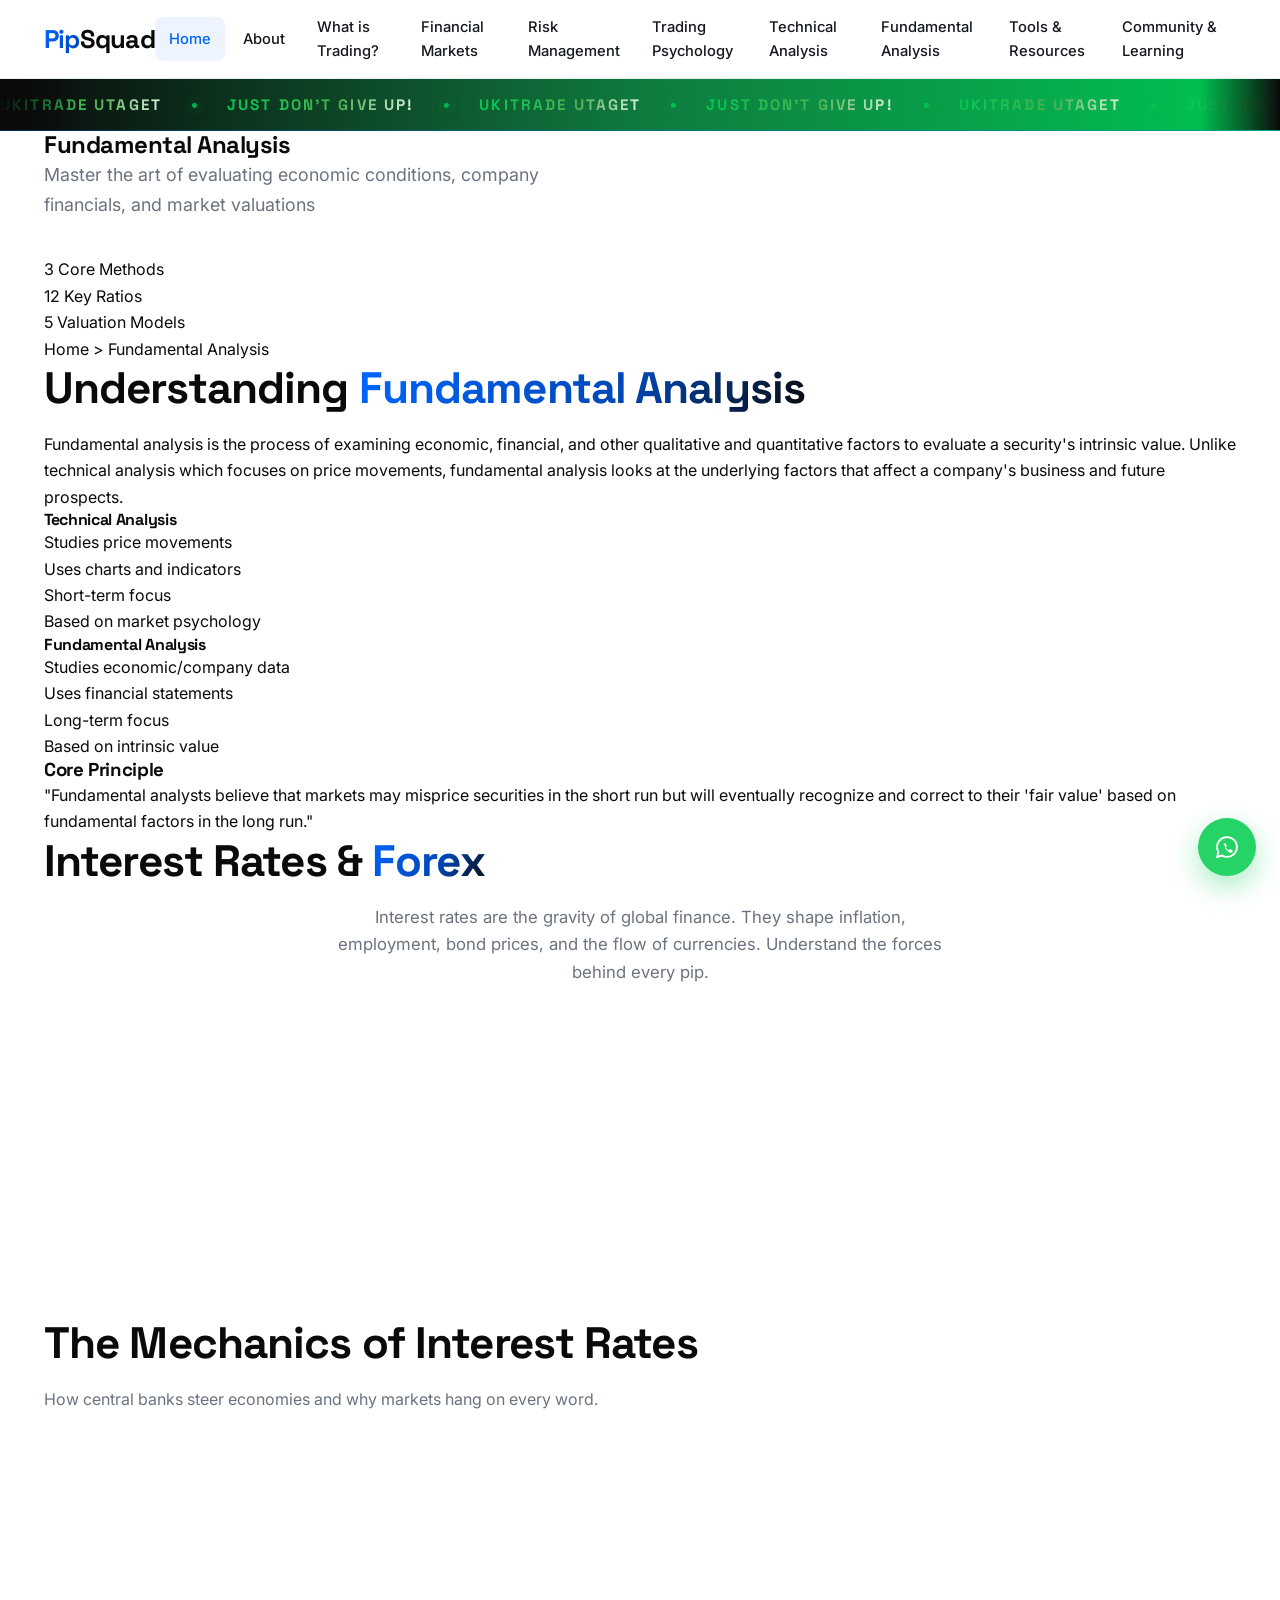
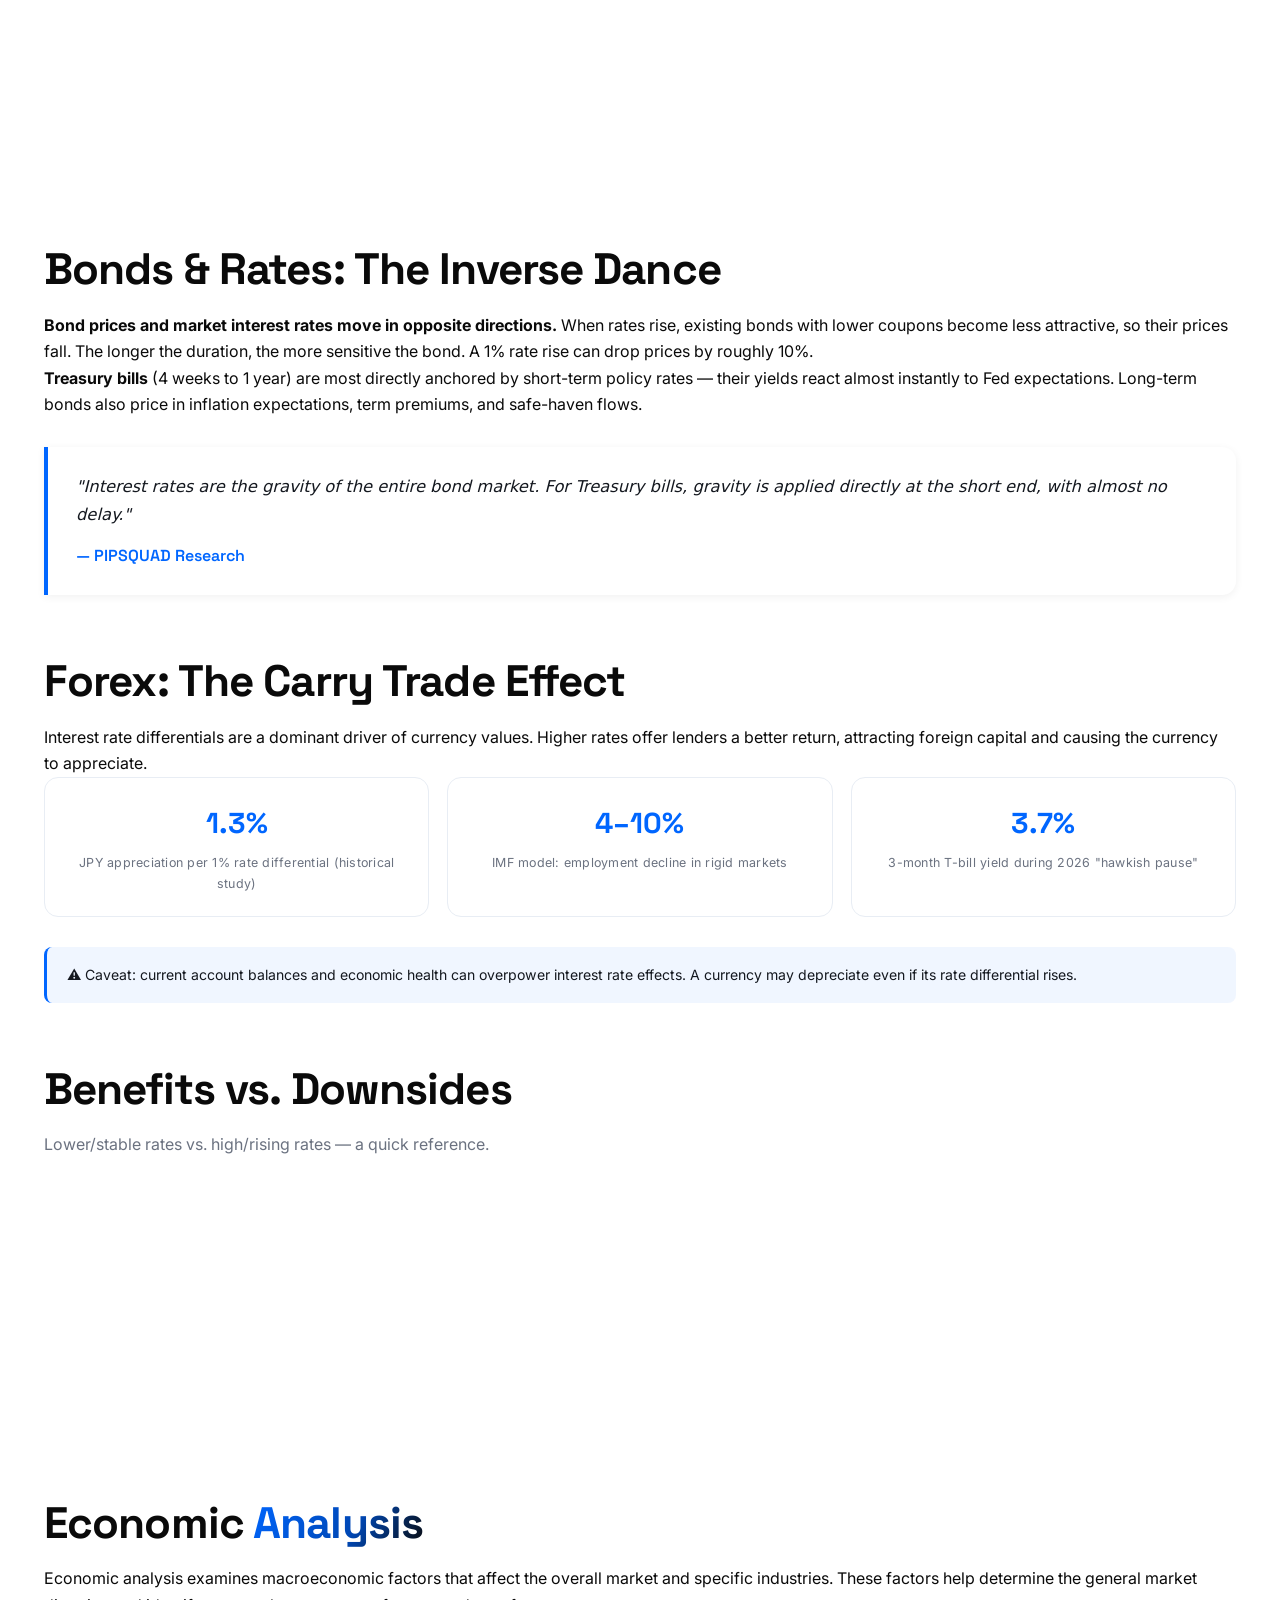
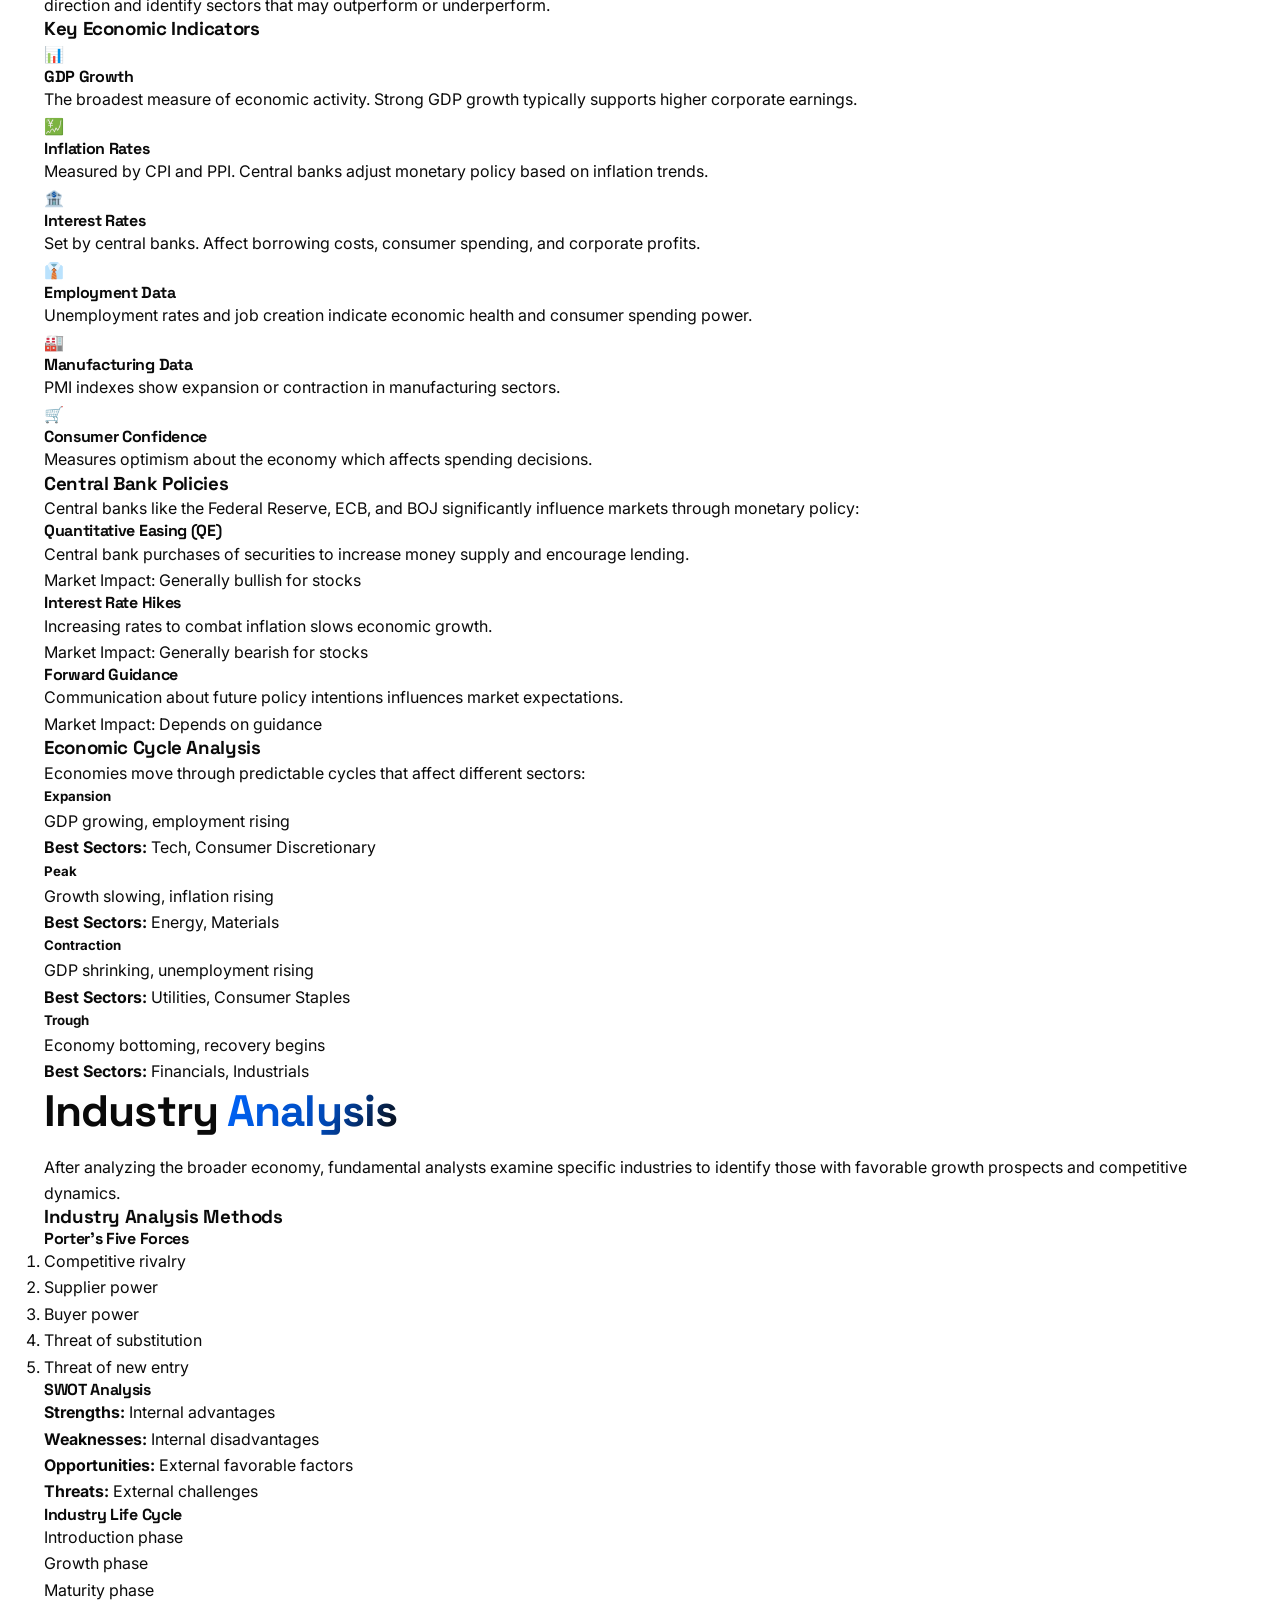
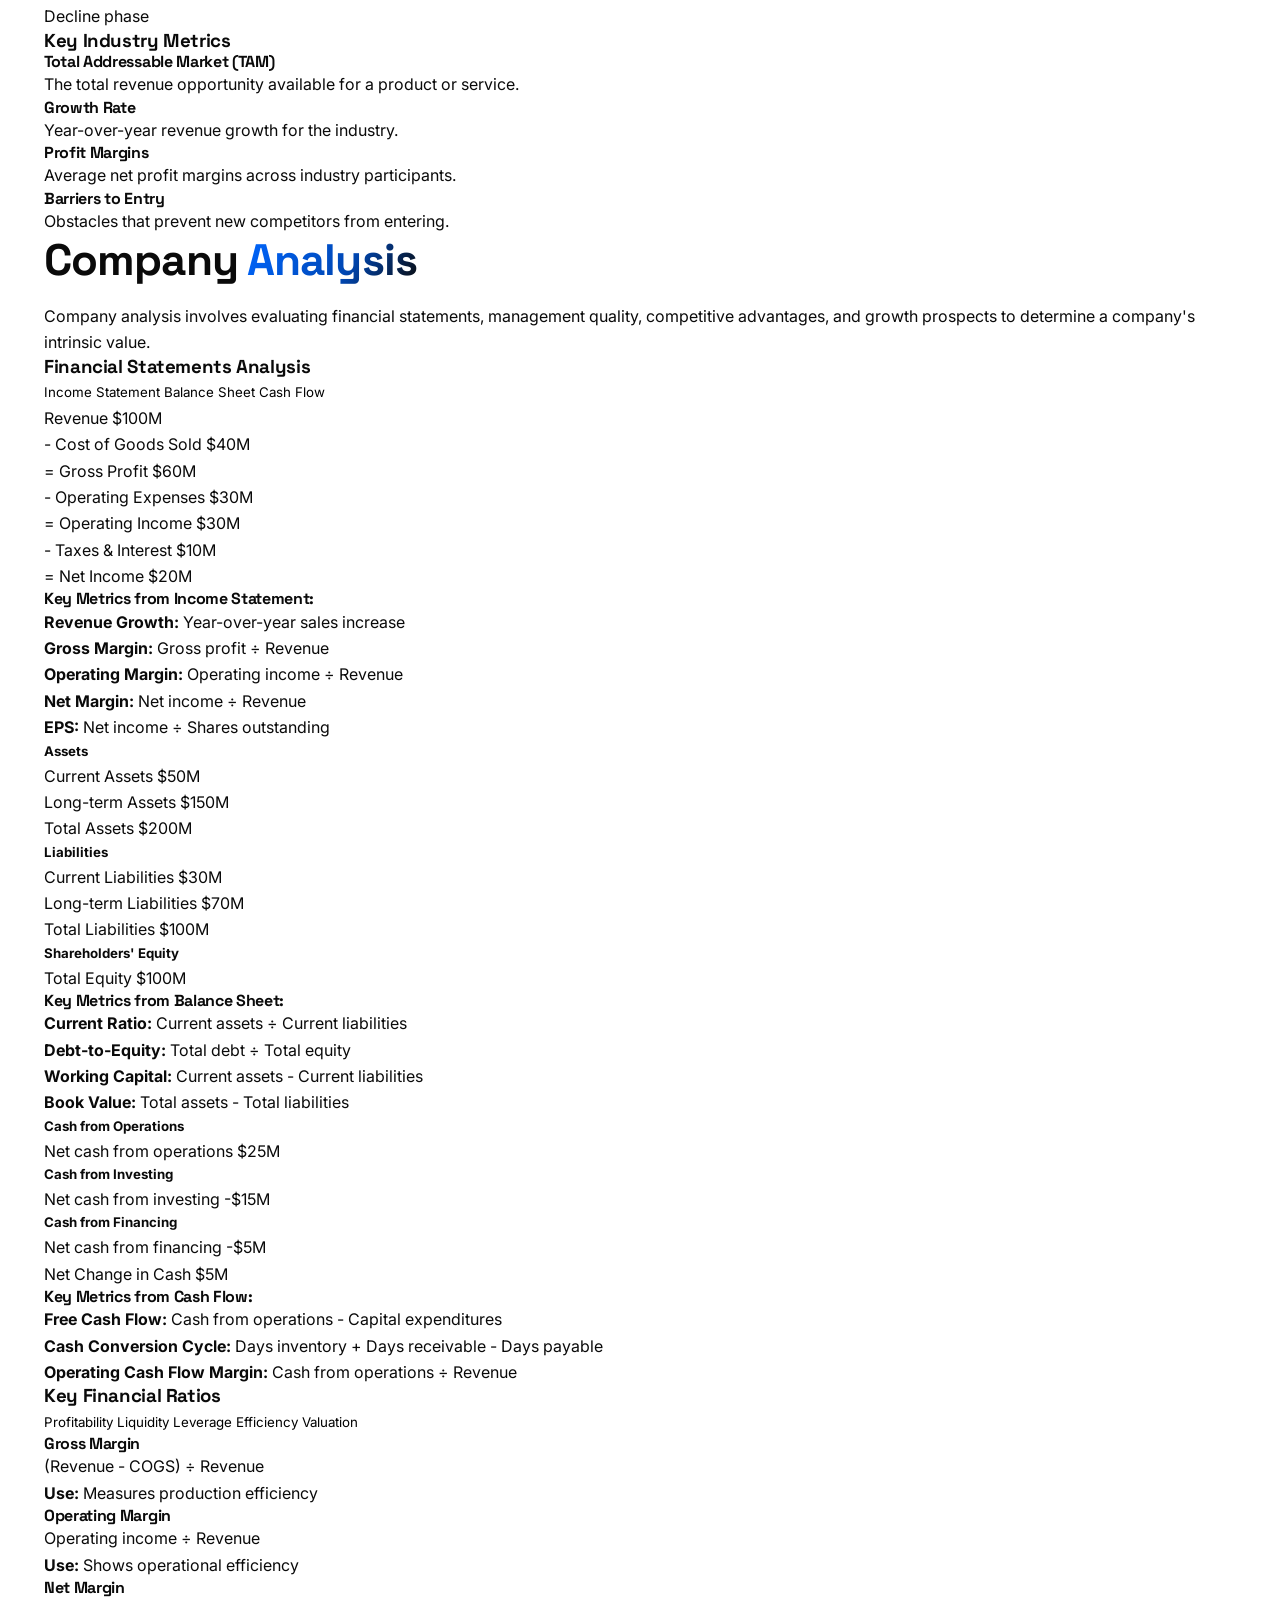
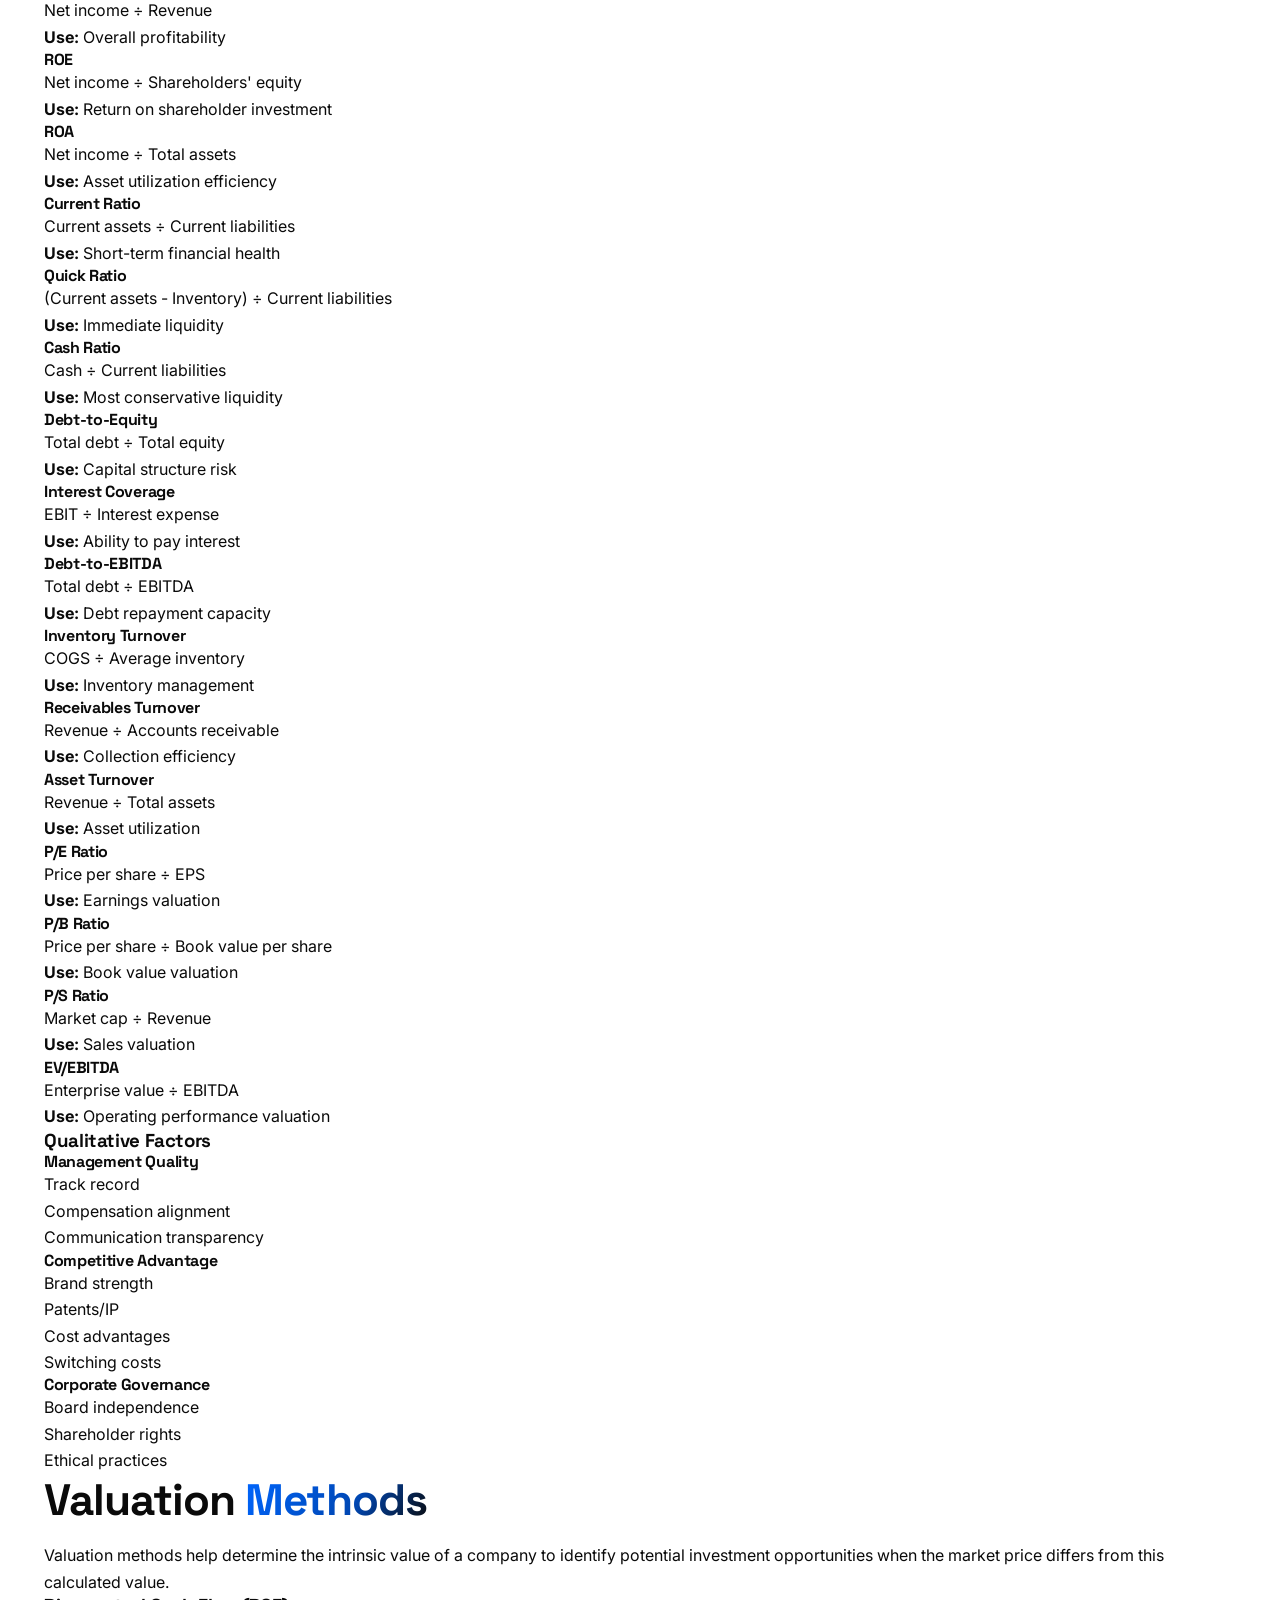
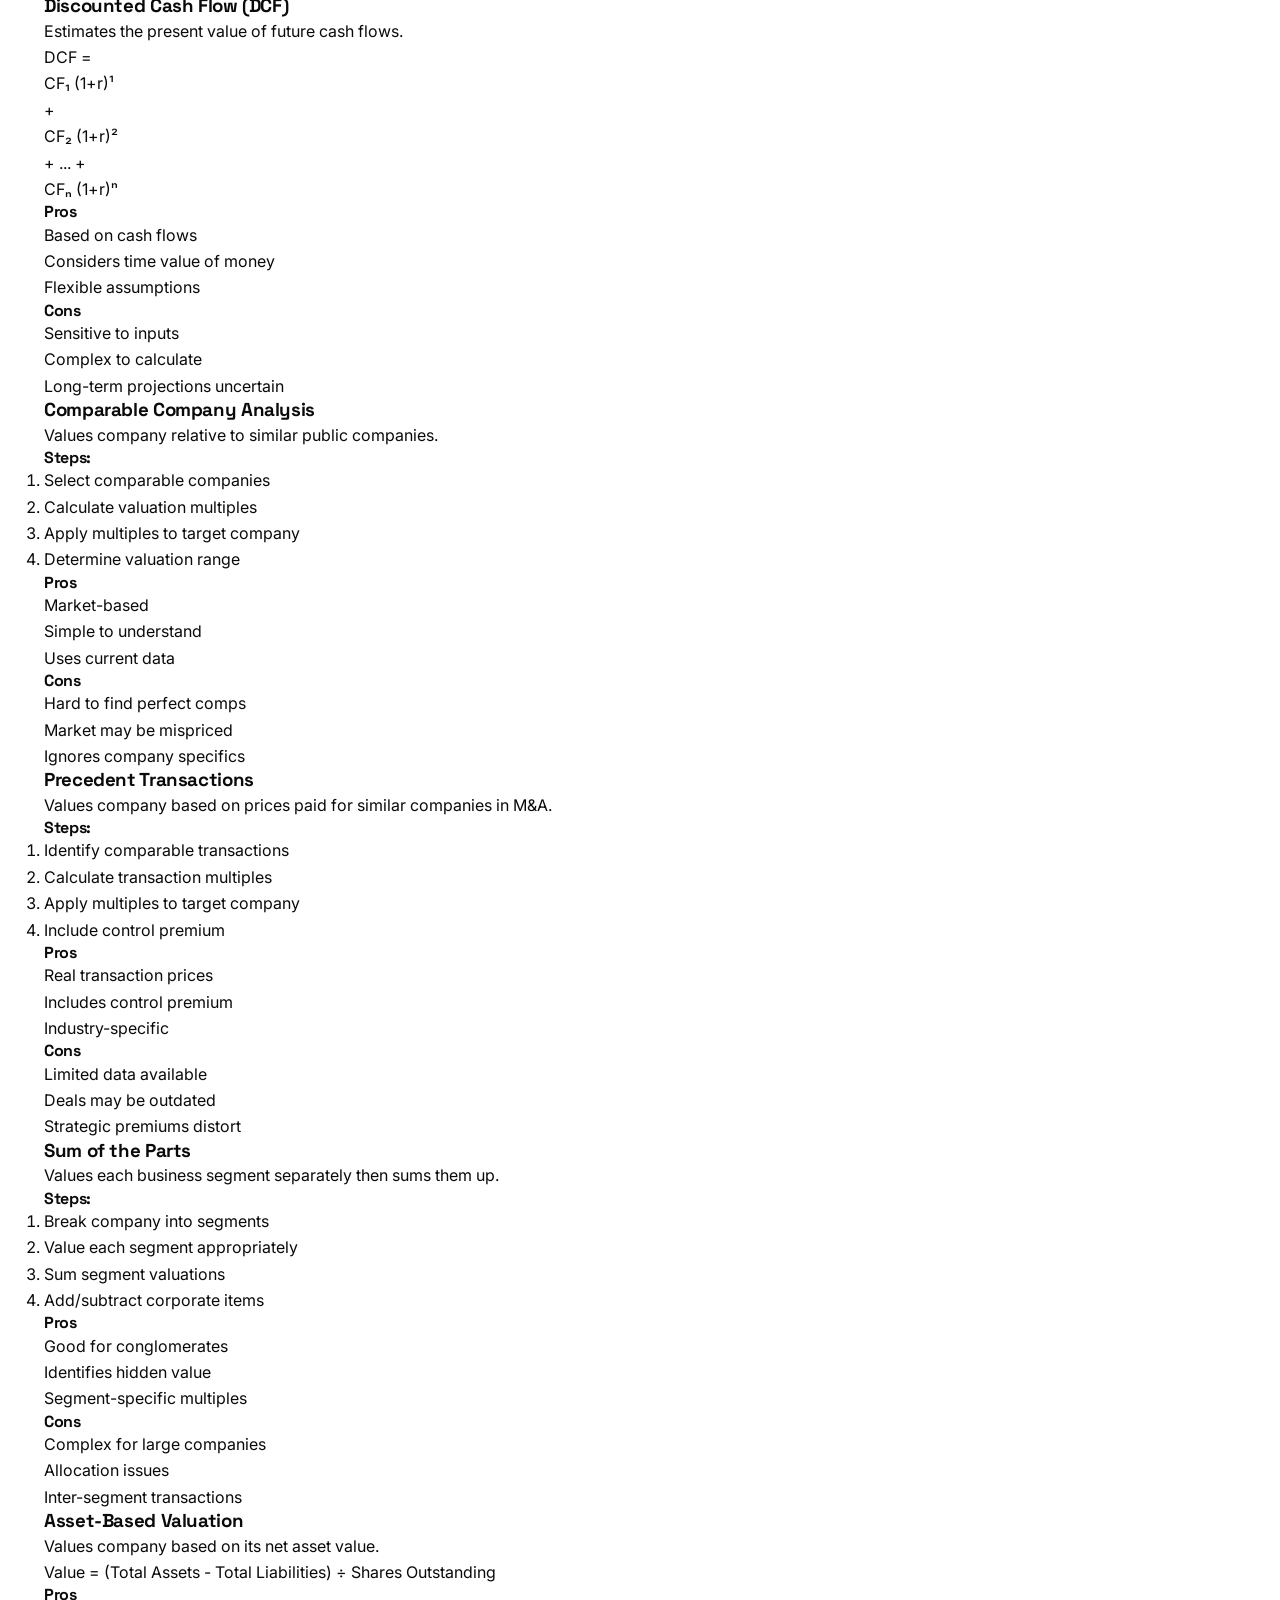
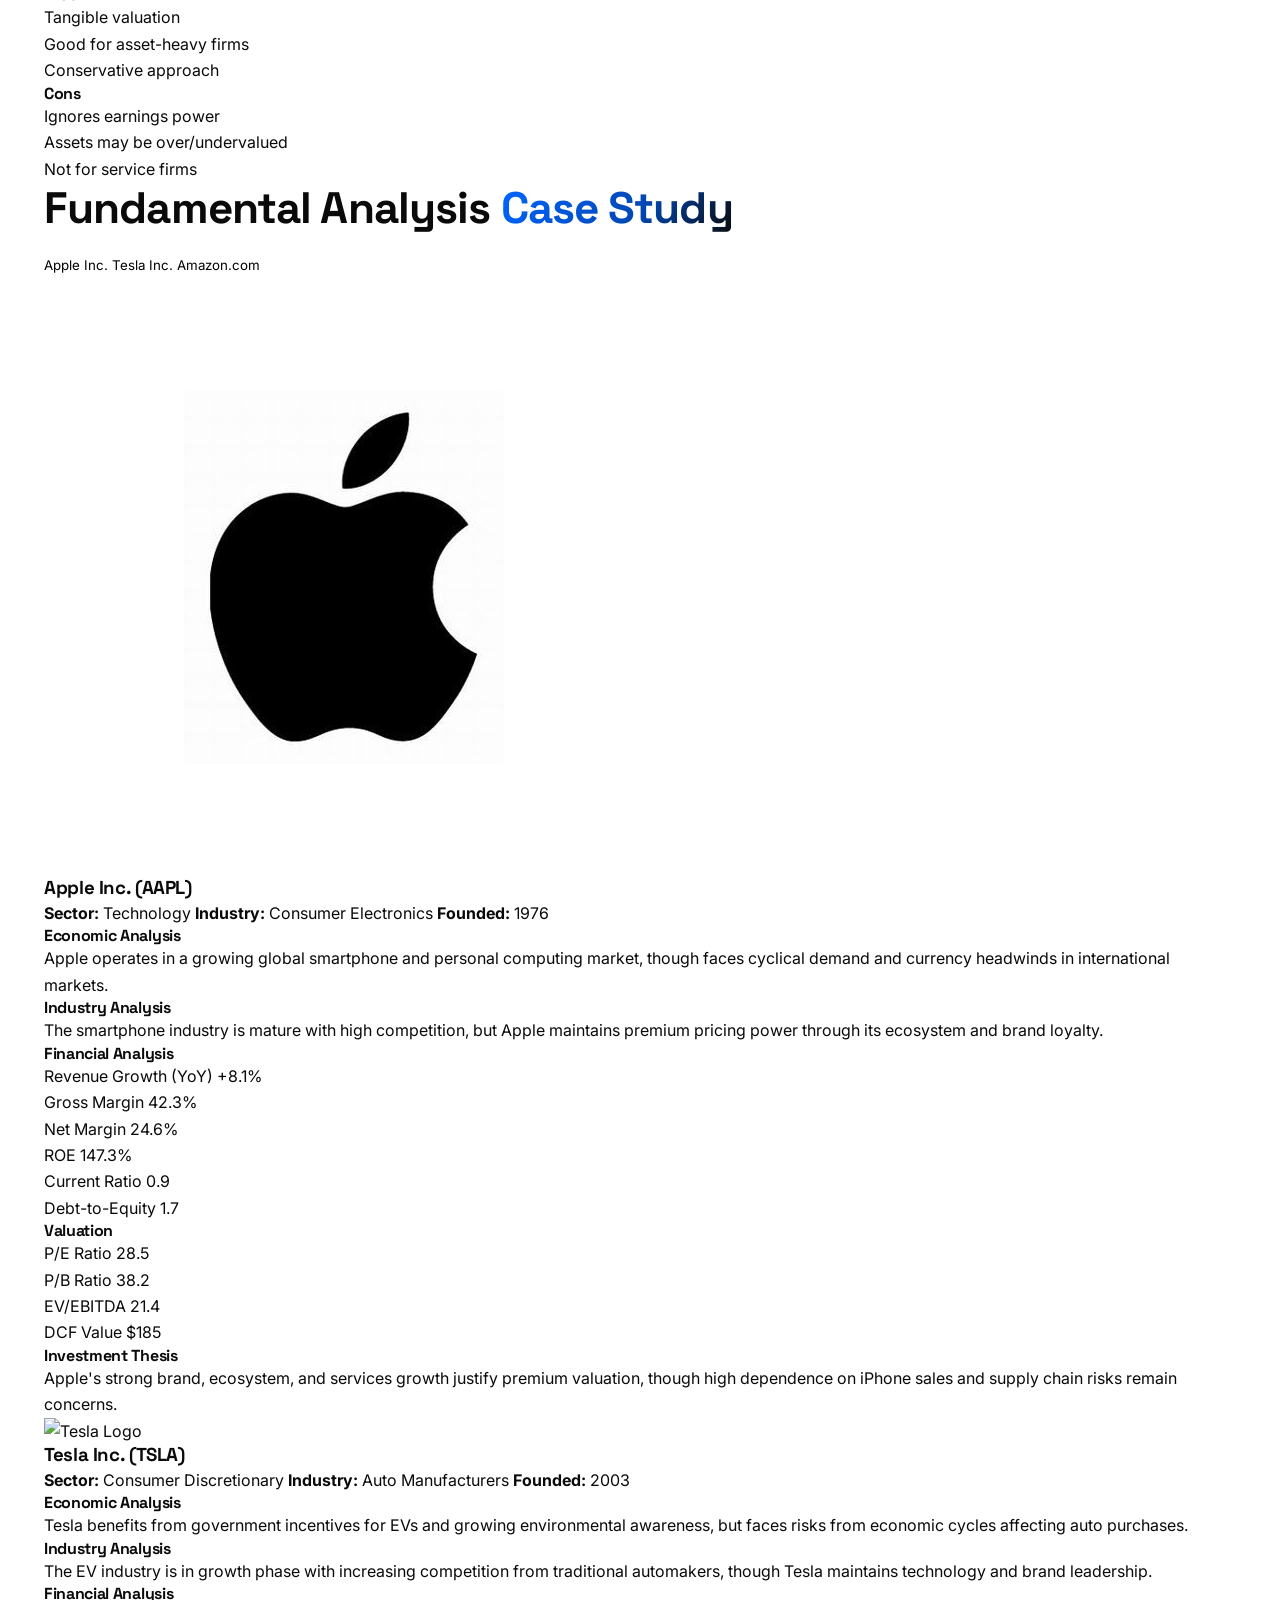
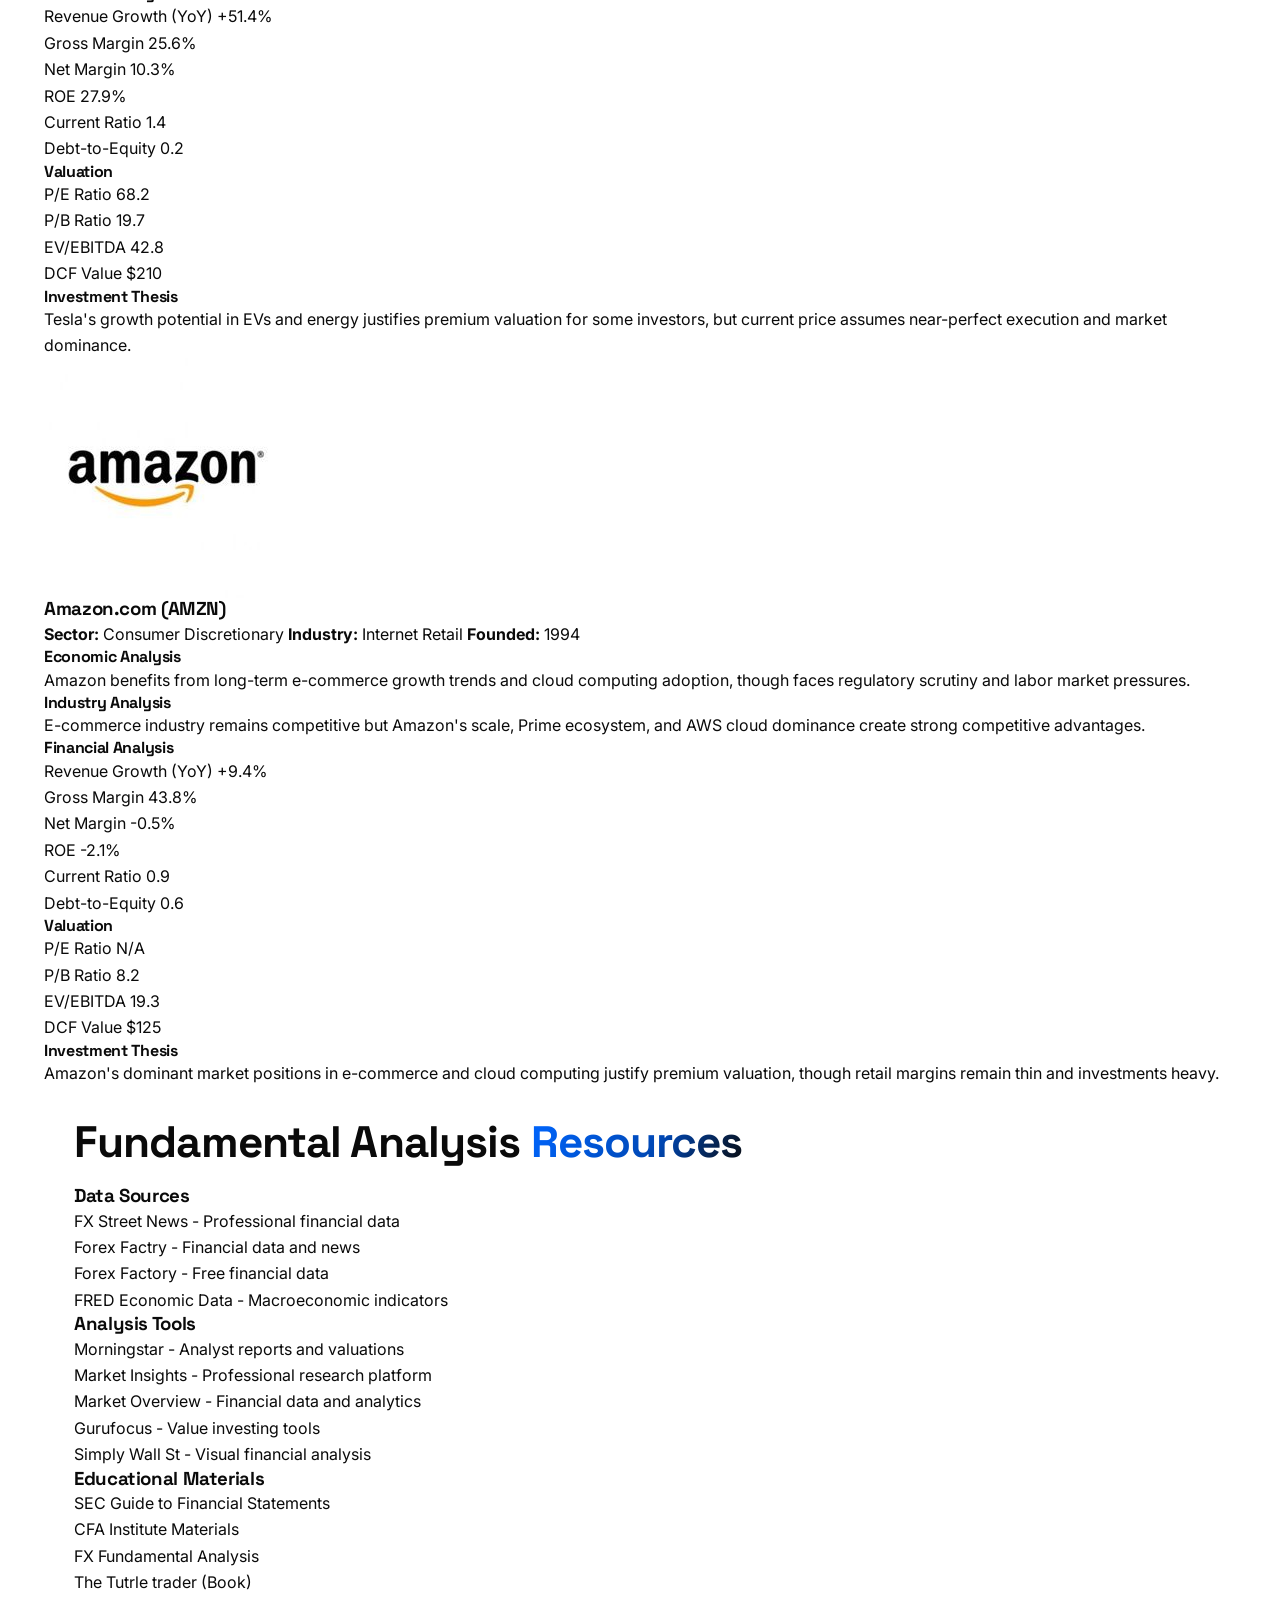
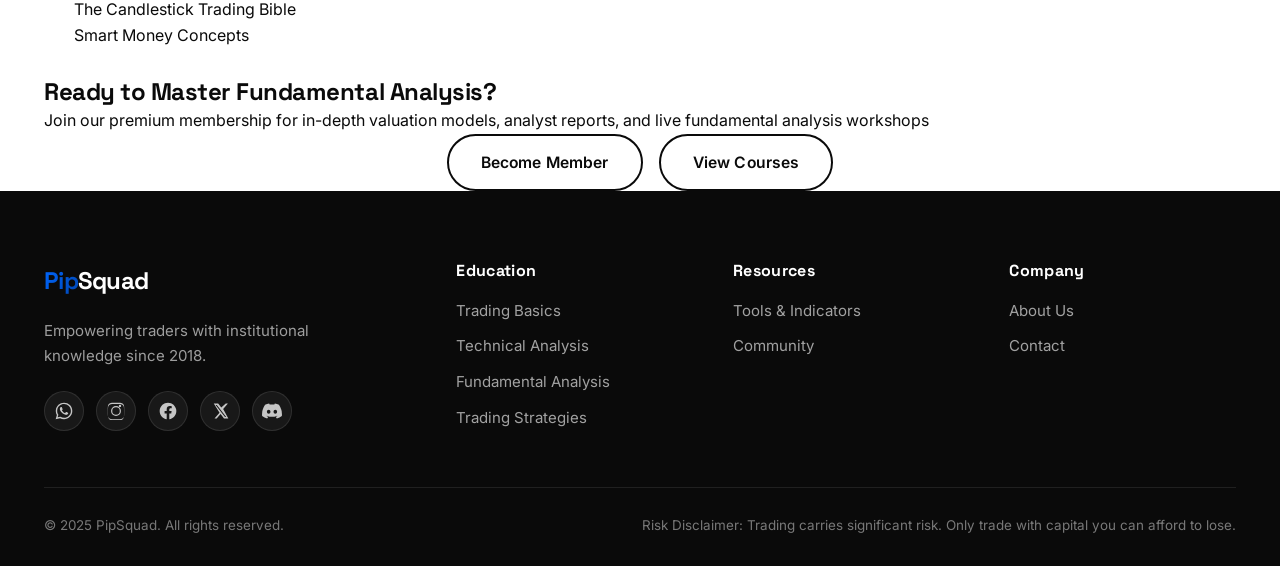
==== commit b8cb7517: "Update fundamental-analysis.html" ====
--- a/fundamental-analysis.html
+++ b/fundamental-analysis.html
@@ -158,6 +158,143 @@
                 </div>
             </section>
 
+               <!-- ============================================================
+                 INTEREST RATES & FOREX — additional helpful reference
+                 (added from PIPSQUAD Series 01 content)
+                 Reuses existing styles.css classes only.
+            ============================================================ -->
+            <section class="fa-section interest-rates-extra">
+                <h2 class="section-title">Interest Rates &amp; <span class="text-gradient">Forex</span></h2>
+                <p class="section-subtitle">
+                    Interest rates are the gravity of global finance. They shape inflation, employment,
+                    bond prices, and the flow of currencies. Understand the forces behind every pip.
+                </p>
+
+                <!-- ---- Four quick concepts ---- -->
+                <div class="features-grid">
+                    <div class="feature-card reveal">
+                        <div class="feature-icon">
+                            <svg viewBox="0 0 24 24" fill="none" stroke="currentColor" stroke-width="2">
+                                <path d="M12 2v20M17 5H9.5a3.5 3.5 0 0 0 0 7h5a3.5 3.5 0 0 1 0 7H6"/>
+                            </svg>
+                        </div>
+                        <h3>Nominal vs Real</h3>
+                        <p>The advertised rate is just the start. Real rates (nominal minus inflation) reveal the true cost of money.</p>
+                    </div>
+                    <div class="feature-card reveal">
+                        <div class="feature-icon">
+                            <svg viewBox="0 0 24 24" fill="none" stroke="currentColor" stroke-width="2">
+                                <path d="M22 12h-4l-3 9L9 3l-3 9H2"/>
+                            </svg>
+                        </div>
+                        <h3>Policy Rate Ripple</h3>
+                        <p>Central bank decisions cascade through mortgages, business loans, and currency valuations.</p>
+                    </div>
+                    <div class="feature-card reveal">
+                        <div class="feature-icon">
+                            <svg viewBox="0 0 24 24" fill="none" stroke="currentColor" stroke-width="2">
+                                <circle cx="12" cy="12" r="10"/>
+                                <path d="M12 6v6l4 2"/>
+                            </svg>
+                        </div>
+                        <h3>Duration Risk</h3>
+                        <p>Long-term bonds are more sensitive to rate changes. A 1% shift can move prices by 10%+.</p>
+                    </div>
+                    <div class="feature-card reveal">
+                        <div class="feature-icon">
+                            <svg viewBox="0 0 24 24" fill="none" stroke="currentColor" stroke-width="2">
+                                <path d="M3 12h4l3-9 4 18 3-9h4"/>
+                            </svg>
+                        </div>
+                        <h3>Carry Trade</h3>
+                        <p>Higher yields attract foreign capital, strengthening the currency — but risks abound.</p>
+                    </div>
+                </div>
+
+                <!-- ---- Mechanics ---- -->
+                <h3 class="section-title section-title--left" style="margin-top:60px;">The Mechanics of Interest Rates</h3>
+                <p style="color:var(--gray); margin-bottom:30px;">How central banks steer economies and why markets hang on every word.</p>
+
+                <div class="mission-values">
+                    <div class="value-card reveal">
+                        <div class="value-icon">🏦</div>
+                        <h3>Who Controls Rates?</h3>
+                        <p>Central banks set the key policy rate, the benchmark for all borrowing and saving. The Fed, ECB, and others use it to balance growth and inflation.</p>
+                    </div>
+                    <div class="value-card reveal">
+                        <div class="value-icon">📈</div>
+                        <h3>Good vs Bad Hikes</h3>
+                        <p>Hikes from strong growth can be constructive — earnings offset costs. Hikes from inflation or fiscal stress squeeze profits and can tank stocks and bonds together.</p>
+                    </div>
+                    <div class="value-card reveal">
+                        <div class="value-icon">👷</div>
+                        <h3>Jobs &amp; Wages</h3>
+                        <p>Higher real rates tend to raise unemployment. A rigid labor market amplifies job losses; downward wage adjustment softens the blow.</p>
+                    </div>
+                    <div class="value-card reveal">
+                        <div class="value-icon">🛢️</div>
+                        <h3>Oil &amp; Inflation</h3>
+                        <p>Oil spikes drive headline inflation, forcing central banks to hike even though rates can't produce more oil. Bond yields can move tick-for-tick with crude.</p>
+                    </div>
+                </div>
+
+                <!-- ---- Bonds & Rates ---- -->
+                <h3 class="section-title section-title--left" style="margin-top:60px;">Bonds &amp; Rates: The Inverse Dance</h3>
+                <p><strong>Bond prices and market interest rates move in opposite directions.</strong> When rates rise, existing bonds with lower coupons become less attractive, so their prices fall. The longer the duration, the more sensitive the bond. A 1% rate rise can drop prices by roughly 10%.</p>
+                <p><strong>Treasury bills</strong> (4 weeks to 1 year) are most directly anchored by short-term policy rates — their yields react almost instantly to Fed expectations. Long-term bonds also price in inflation expectations, term premiums, and safe-haven flows.</p>
+                <div class="founder-quote">
+                    <blockquote>"Interest rates are the gravity of the entire bond market. For Treasury bills, gravity is applied directly at the short end, with almost no delay."</blockquote>
+                    <div class="founder-signature">— PIPSQUAD Research</div>
+                </div>
+
+                <!-- ---- Carry Trade ---- -->
+                <h3 class="section-title section-title--left" style="margin-top:60px;">Forex: The Carry Trade Effect</h3>
+                <p>Interest rate differentials are a dominant driver of currency values. Higher rates offer lenders a better return, attracting foreign capital and causing the currency to appreciate.</p>
+                <div class="results-stats">
+                    <div class="stat-item">
+                        <div class="stat-number">1.3%</div>
+                        <div class="stat-label">JPY appreciation per 1% rate differential (historical study)</div>
+                    </div>
+                    <div class="stat-item">
+                        <div class="stat-number">4–10%</div>
+                        <div class="stat-label">IMF model: employment decline in rigid markets</div>
+                    </div>
+                    <div class="stat-item">
+                        <div class="stat-number">3.7%</div>
+                        <div class="stat-label">3-month T-bill yield during 2026 "hawkish pause"</div>
+                    </div>
+                </div>
+                <div class="disclaimer">
+                    ⚠️ Caveat: current account balances and economic health can overpower interest rate effects. A currency may depreciate even if its rate differential rises.
+                </div>
+
+                <!-- ---- Pros vs Cons ---- -->
+                <h3 class="section-title section-title--left" style="margin-top:60px;">Benefits vs. Downsides</h3>
+                <p style="color:var(--gray); margin-bottom:30px;">Lower/stable rates vs. high/rising rates — a quick reference.</p>
+                <div class="pros-cons-grid">
+                    <div class="pros-cons-card pros reveal">
+                        <h3><span class="pc-icon">✅</span> Benefits (Lower / Stable Rates)</h3>
+                        <ul>
+                            <li><strong>Cheaper Borrowing:</strong> Encourages business investment &amp; consumer spending.</li>
+                            <li><strong>Job Creation:</strong> Economic expansion generally leads to more hiring.</li>
+                            <li><strong>Asset Price Support:</strong> Low rates can inflate stock &amp; bond prices.</li>
+                            <li><strong>Currency Competitiveness:</strong> Lower rates can weaken a currency, helping exports.</li>
+                            <li><strong>Rewards Savers:</strong> When rates eventually rise, savings accounts and bonds pay more.</li>
+                        </ul>
+                    </div>
+                    <div class="pros-cons-card cons reveal">
+                        <h3><span class="pc-icon">⚠️</span> Downsides (High / Rising Rates)</h3>
+                        <ul>
+                            <li><strong>Slower Growth:</strong> Higher borrowing costs choke off investment &amp; demand.</li>
+                            <li><strong>Higher Unemployment:</strong> Firms may cut jobs as labor and financing costs rise.</li>
+                            <li><strong>Market Volatility:</strong> Rapid hikes can cause stocks &amp; bonds to fall.</li>
+                            <li><strong>Currency Appreciation:</strong> Higher rates strengthen the currency, hurting exporters.</li>
+                            <li><strong>Debt Burden:</strong> Increases interest payments on variable mortgages &amp; government debt.</li>
+                        </ul>
+                    </div>
+                </div>
+            </section>
+
             <!-- Economic Analysis Section -->
             <section class="economics-section">
                 <h2 class="section-title">Economic <span class="text-gradient">Analysis</span></h2>
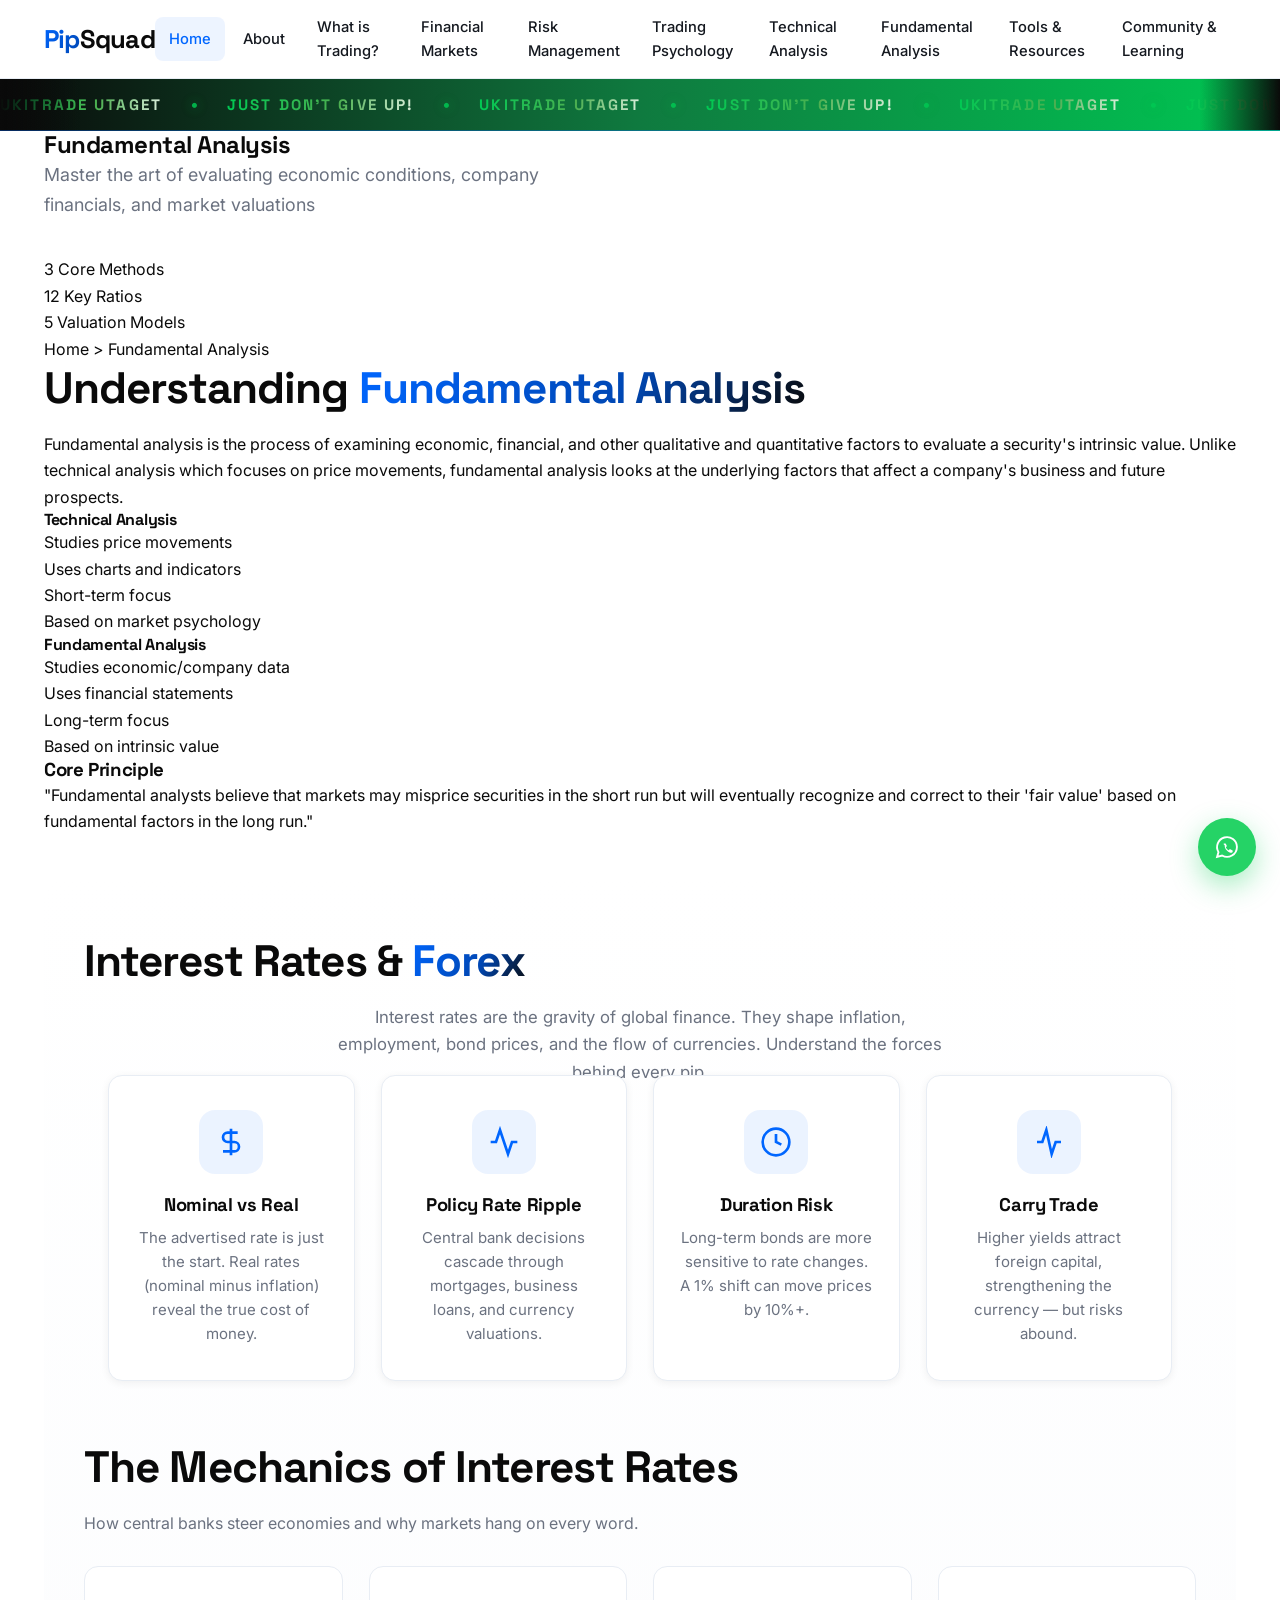
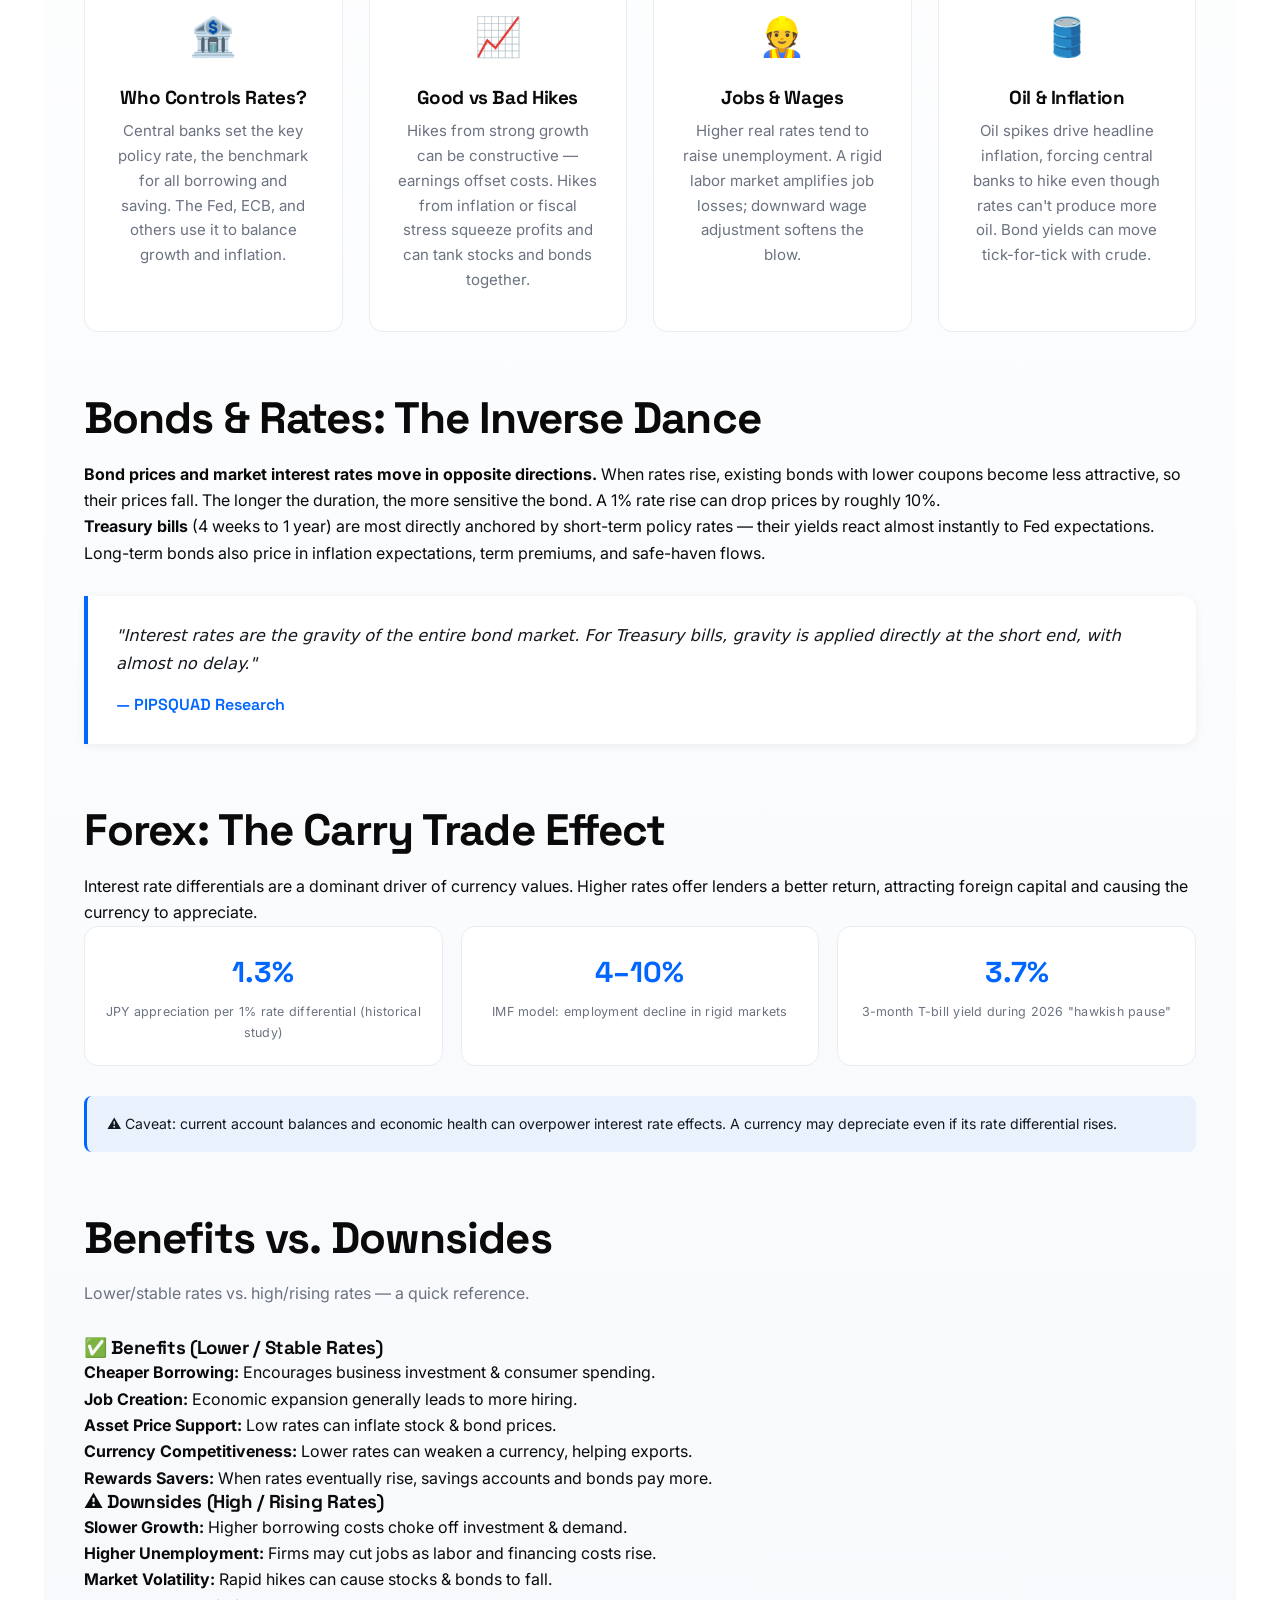
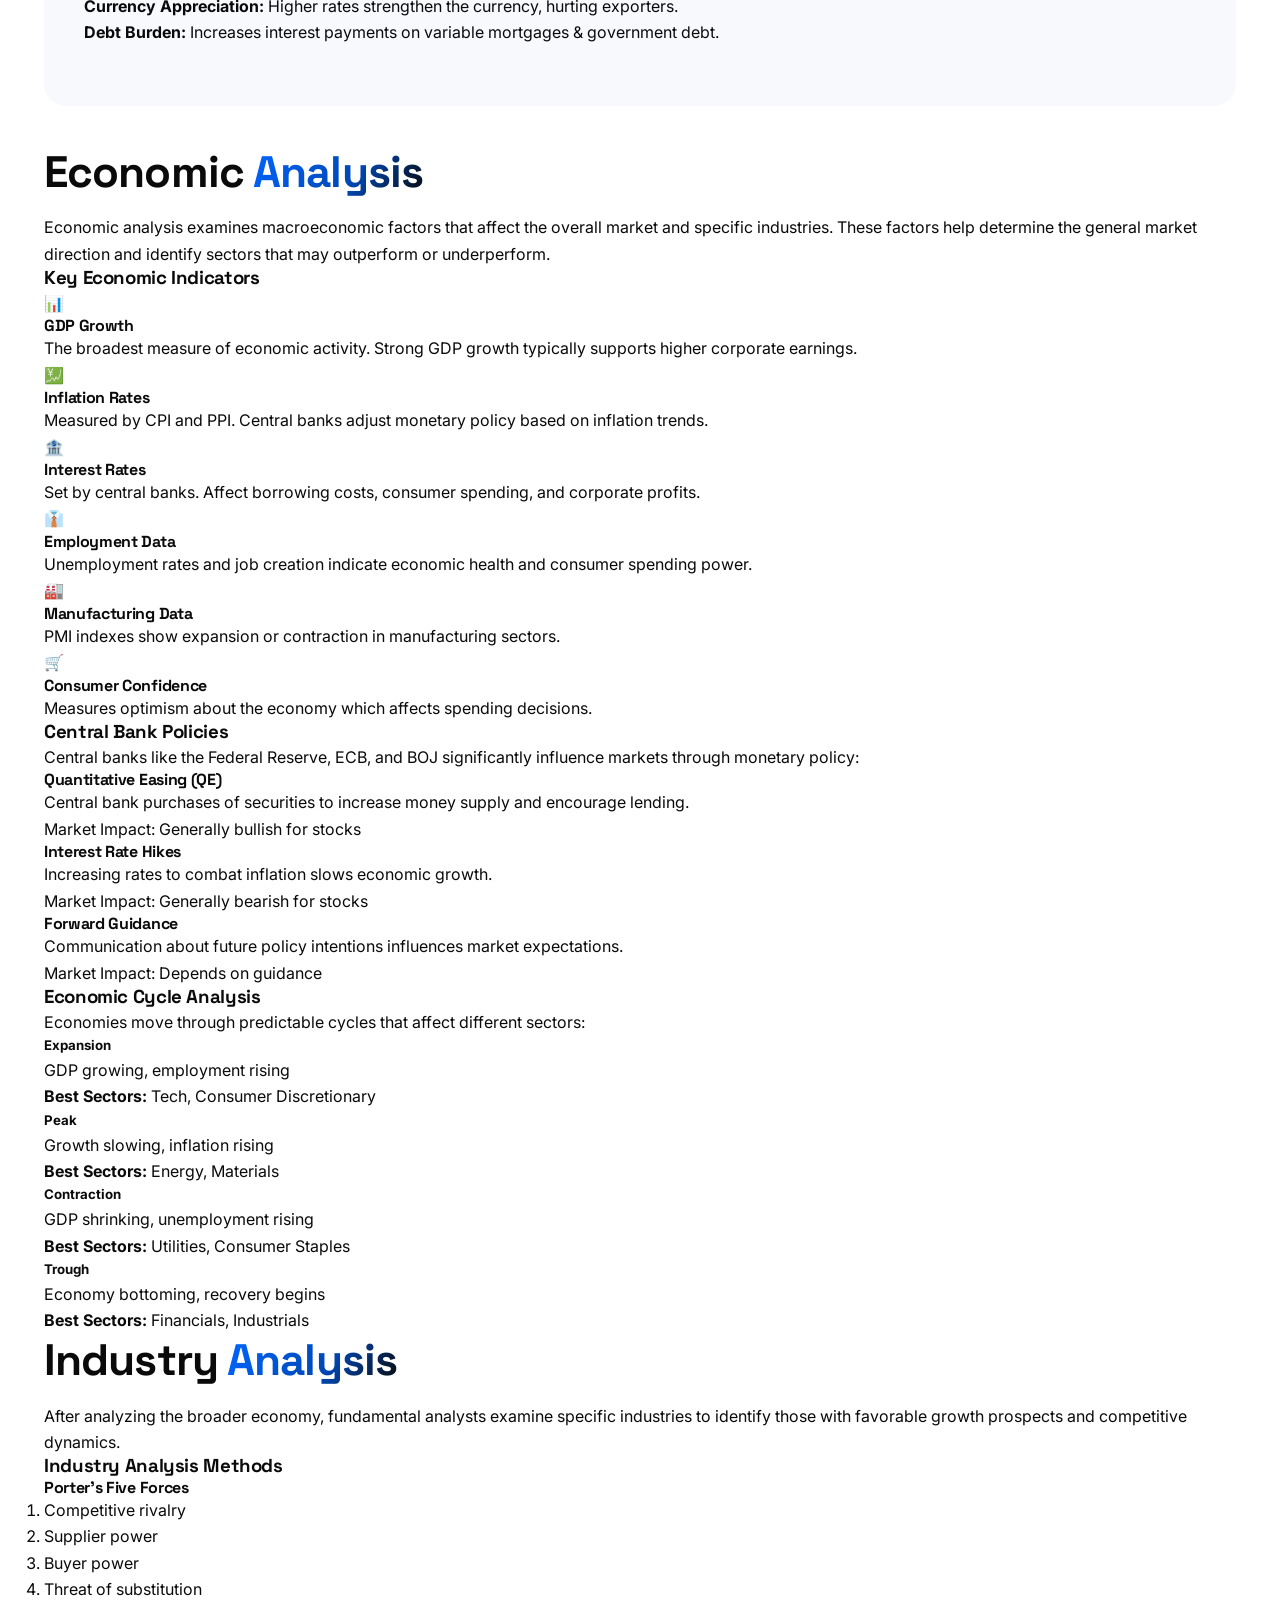
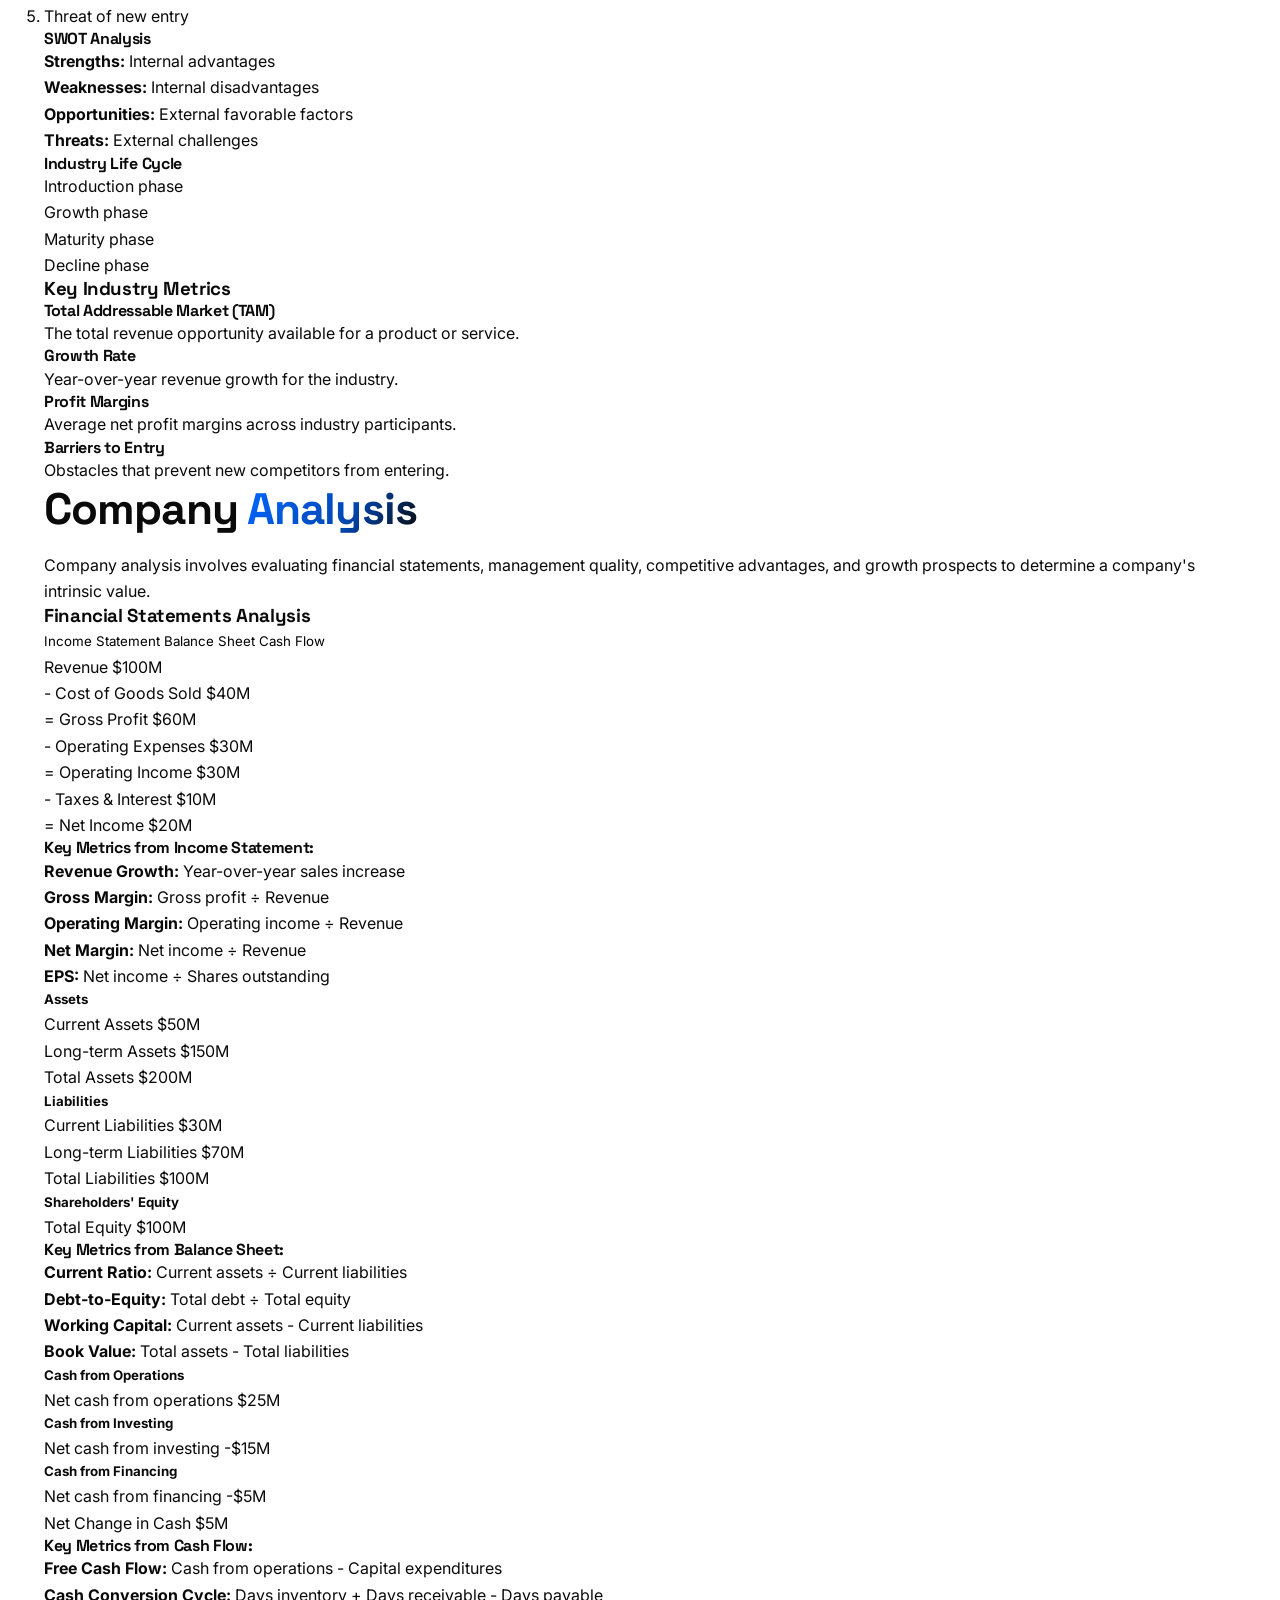
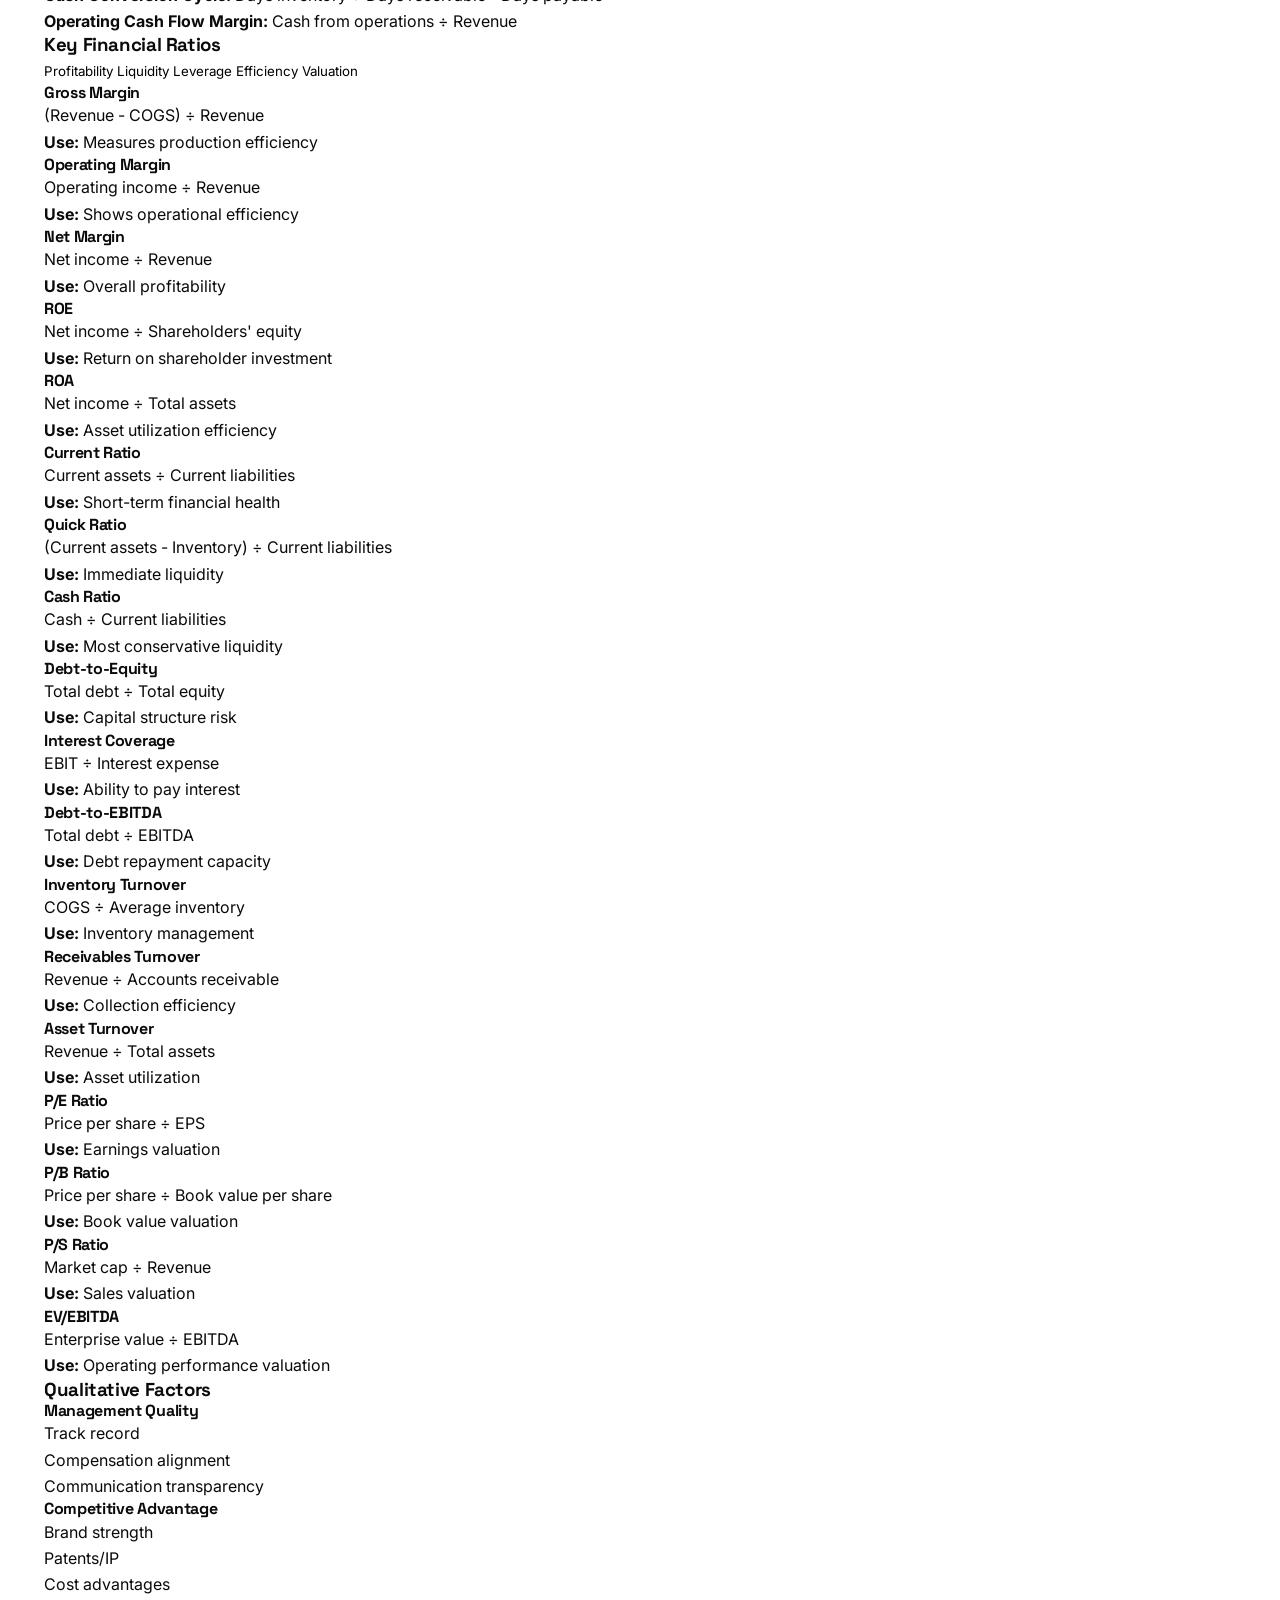
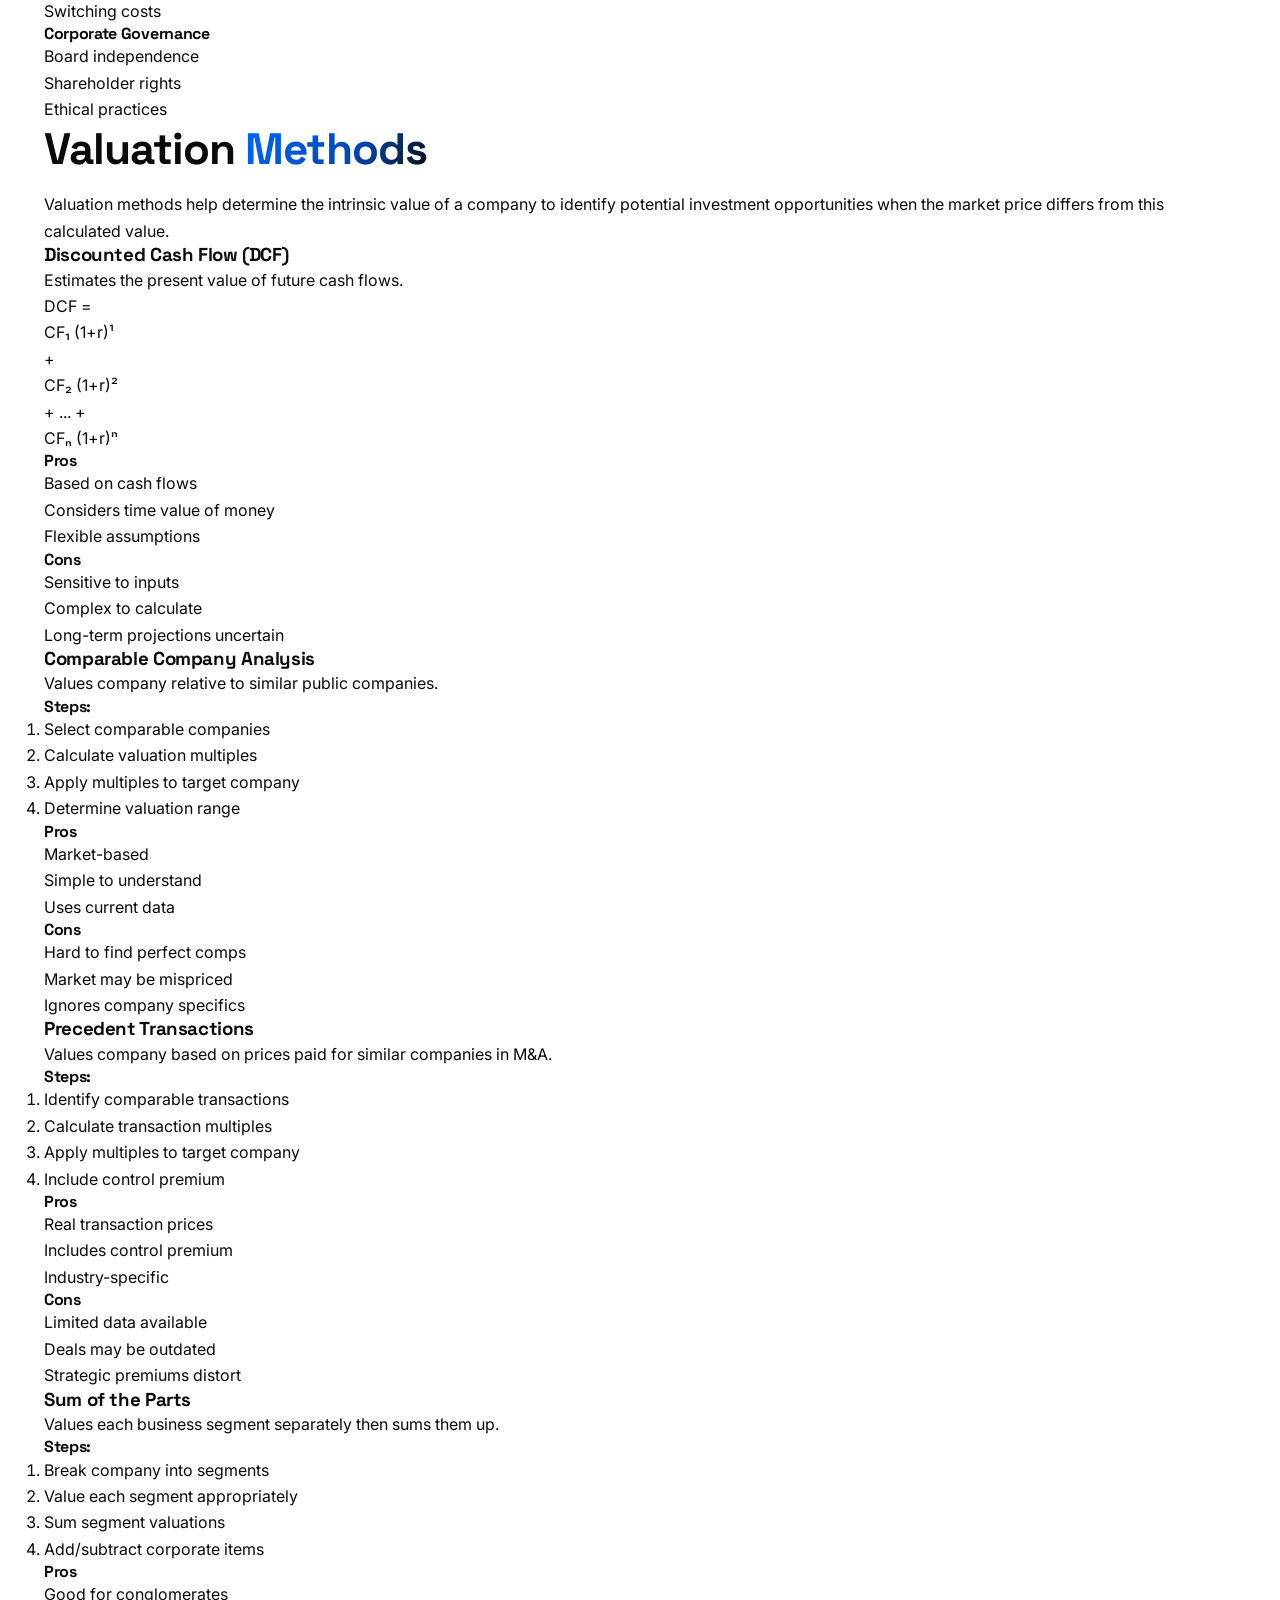
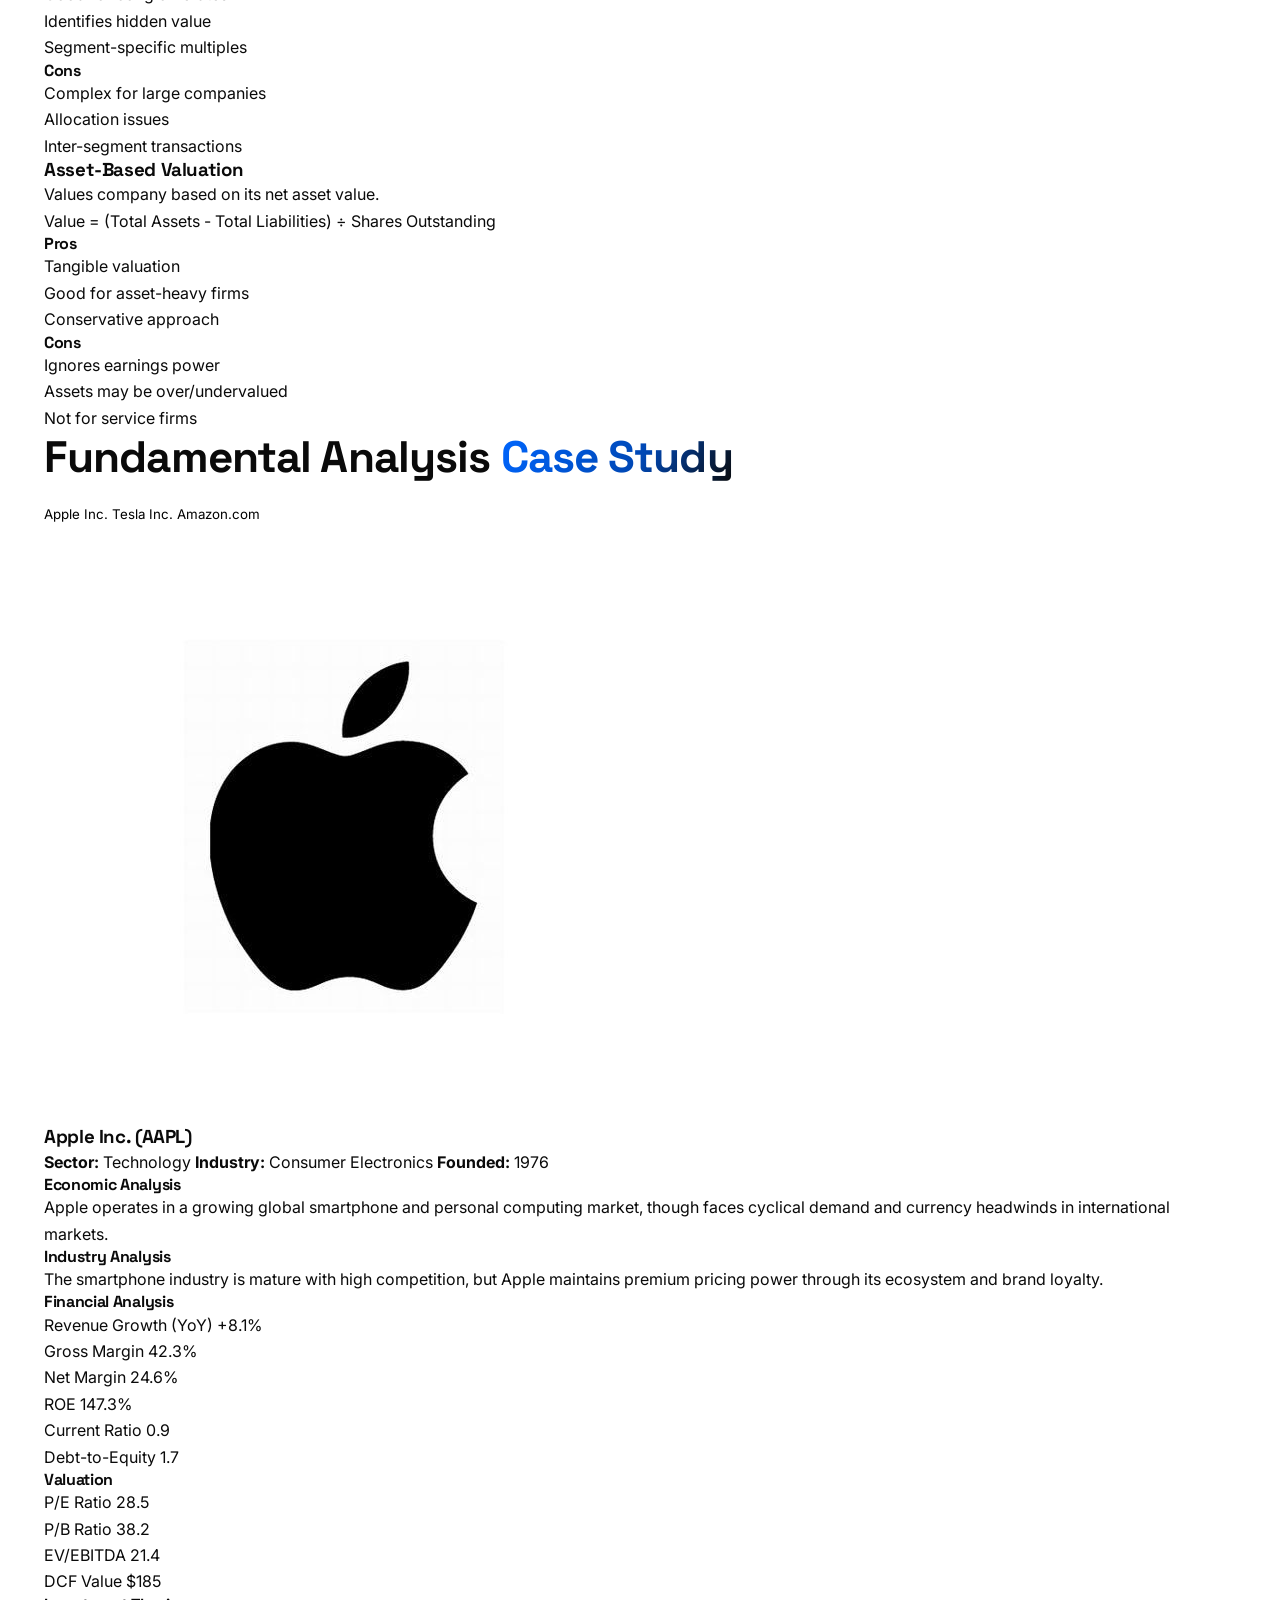
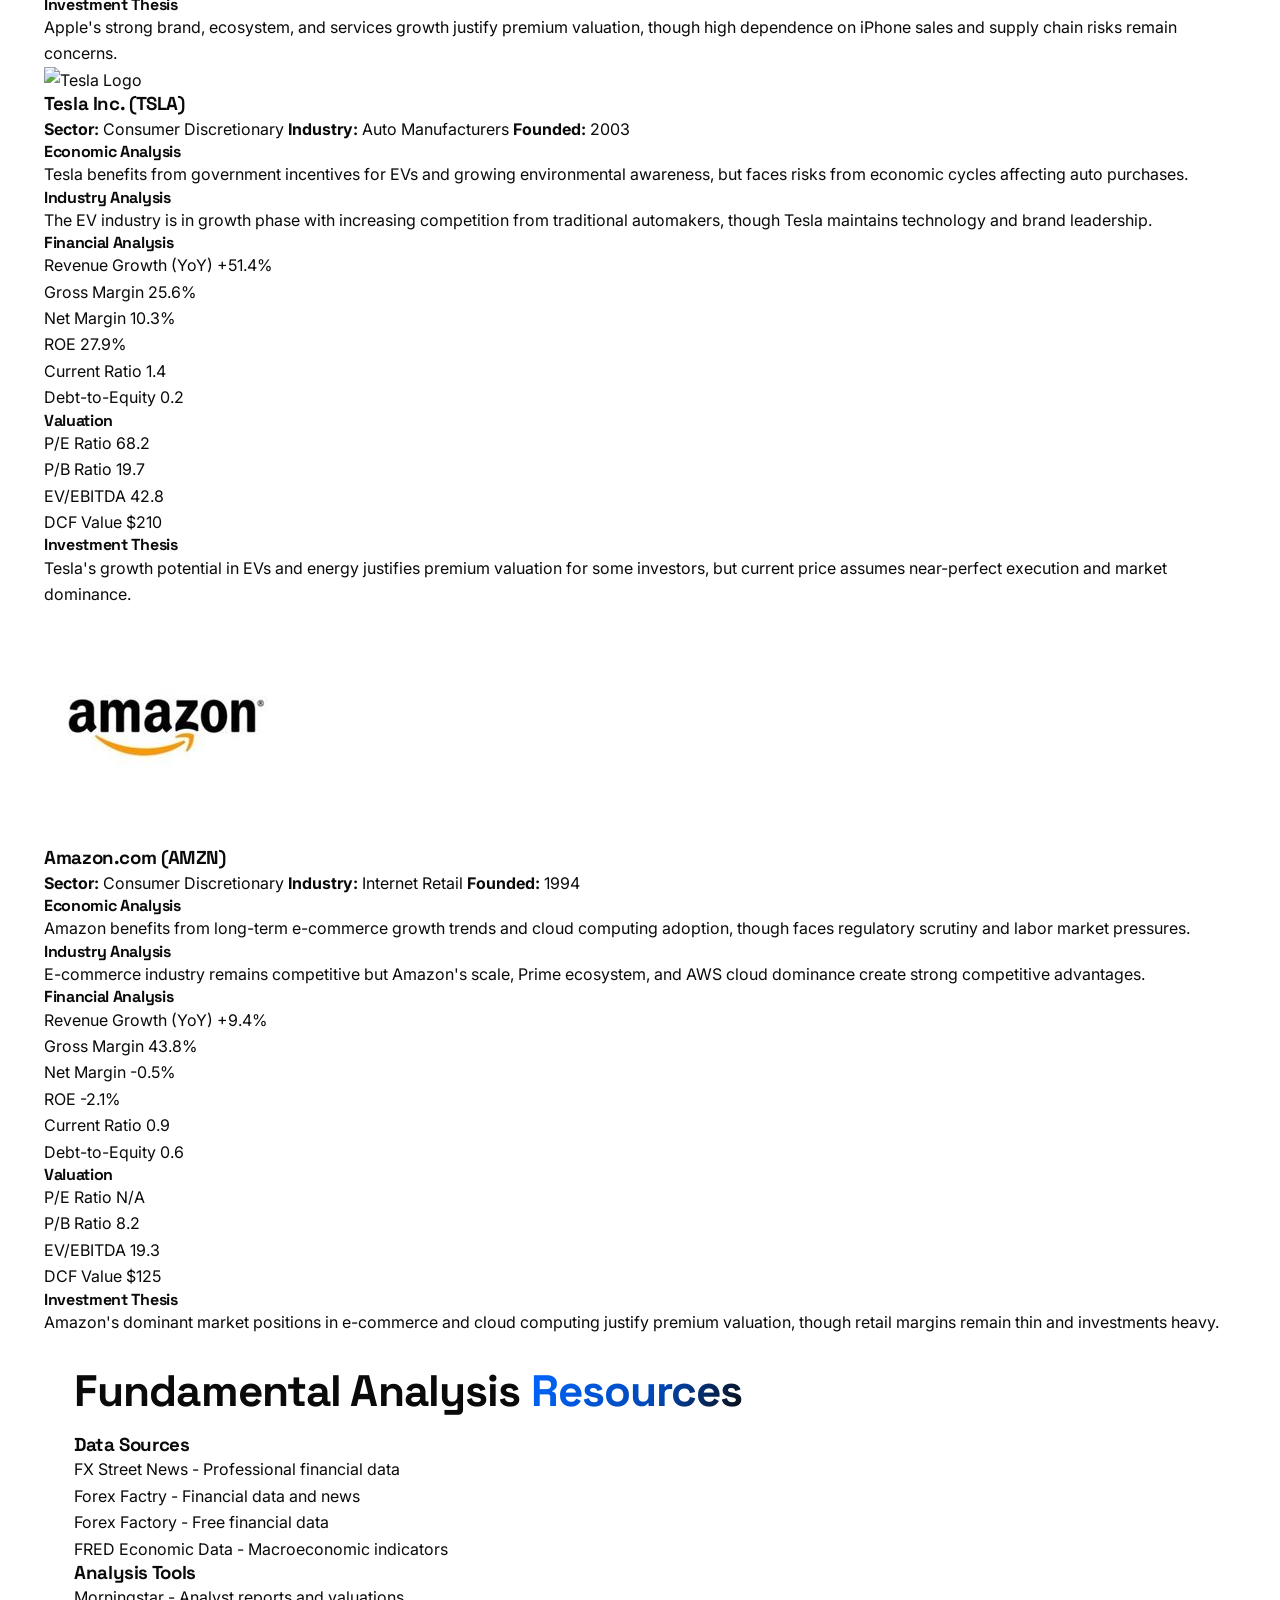
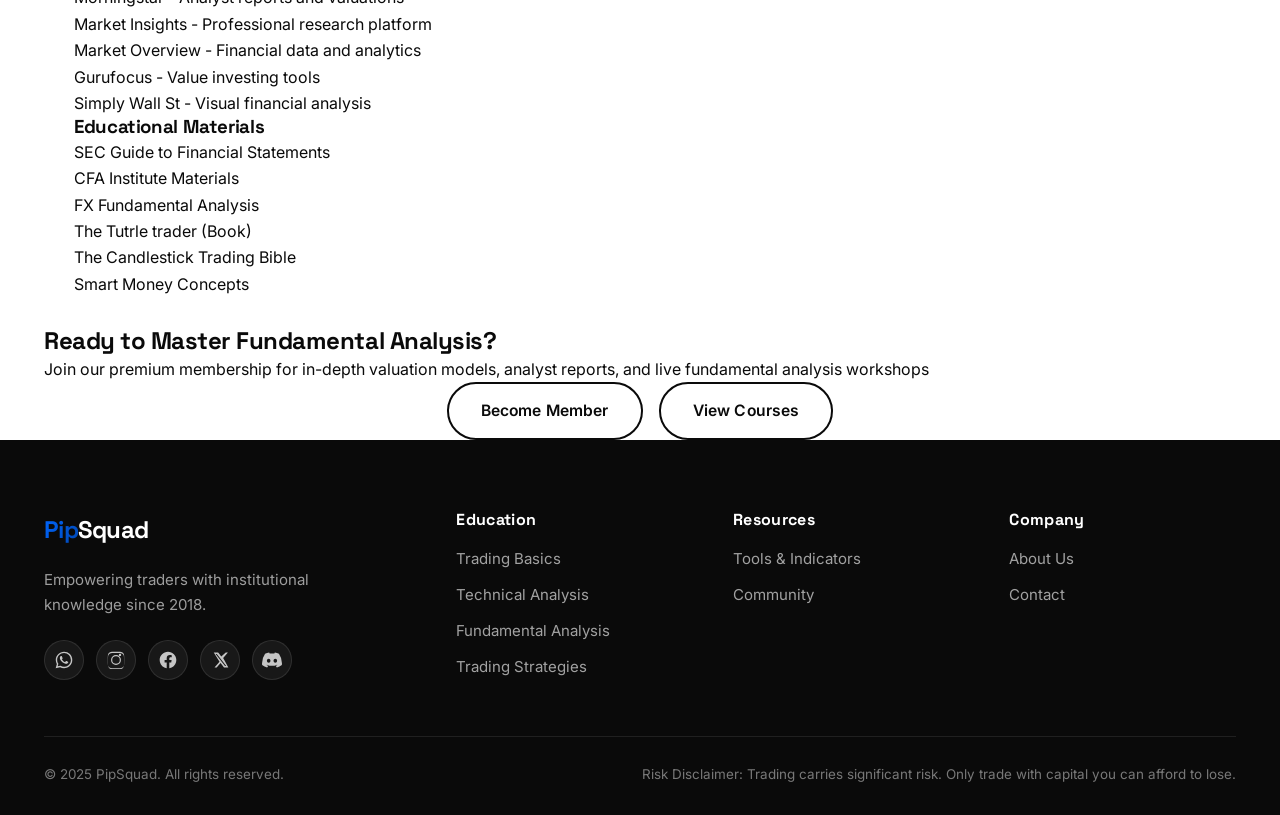
==== commit 535b8f26: "Update fundamental-analysis.html" ====
--- a/fundamental-analysis.html
+++ b/fundamental-analysis.html
@@ -1376,14 +1376,72 @@
 });
 </script>
 
-
+<!-- Scoped visual fix for the new Interest Rates & Forex section only -->
+<style>
+  /* Make sure .reveal cards in this section are visible if the site JS doesn't add .visible */
+  .interest-rates-extra .reveal {
+    opacity: 1;
+    transform: none;
+  }
+
+  /* Force the blue stroke on the new feature icons (SVGs use fill="none") */
+  .interest-rates-extra .feature-icon svg {
+    stroke: var(--blue);
+    fill: none;
+  }
+  .interest-rates-extra .feature-icon svg path,
+  .interest-rates-extra .feature-icon svg circle {
+    stroke: var(--blue);
+    fill: none;
+  }
+  .interest-rates-extra .feature-card:hover .feature-icon svg,
+  .interest-rates-extra .feature-card:hover .feature-icon svg path,
+  .interest-rates-extra .feature-card:hover .feature-icon svg circle {
+    stroke: var(--white);
+  }
+
+  /* Slightly richer look for the new section without changing global styles */
+  .interest-rates-extra {
+    background: linear-gradient(180deg, var(--white) 0%, var(--off-white) 100%);
+    border-radius: var(--radius-lg);
+    padding: 60px 40px;
+    margin: 40px 0;
+  }
+  @media (max-width: 640px) {
+    .interest-rates-extra { padding: 40px 20px; border-radius: var(--radius-md); }
+  }
+</style>
+
+<script>
+  // Reveal animation for the new section's .reveal cards
+  (function () {
+    var els = document.querySelectorAll('.interest-rates-extra .reveal');
+    if (!els.length) return;
+    if (!('IntersectionObserver' in window)) {
+      els.forEach(function (el) { el.classList.add('visible'); });
+      return;
+    }
+    var io = new IntersectionObserver(function (entries) {
+      entries.forEach(function (e) {
+        if (e.isIntersecting) {
+          e.target.classList.add('visible');
+          io.unobserve(e.target);
+        }
+      });
+    }, { threshold: 0.12 });
+    els.forEach(function (el) {
+      // start hidden for the animation, then reveal on scroll
+      el.style.opacity = '';
+      el.style.transform = '';
+      io.observe(el);
+    });
+  })();
+</script>
    
 
      <!-- JavaScript -->
      <script src="nav.js"></script>
 <script src="main.js"></script>
-<script src="fundamental-analysis.js"></script>
-<script src="typing-effect.js"></script>
 </body>
 </html>
 
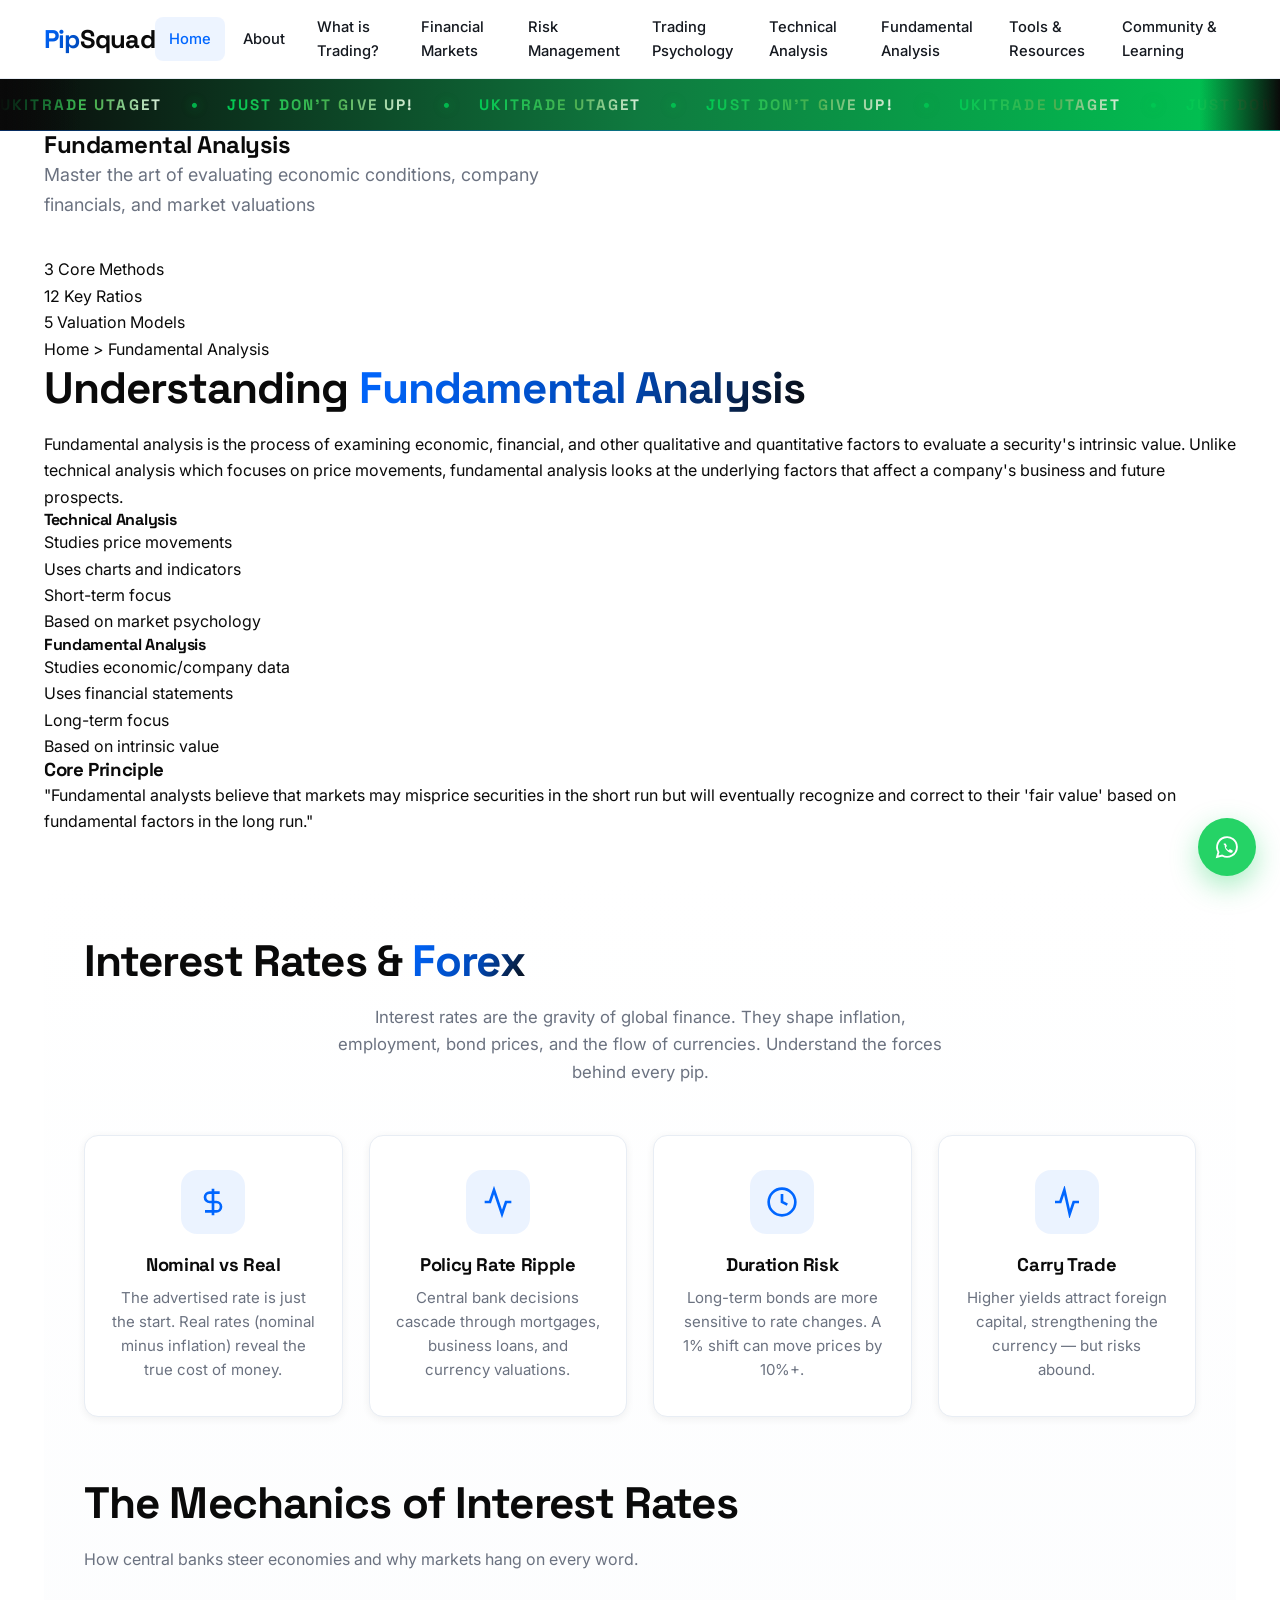
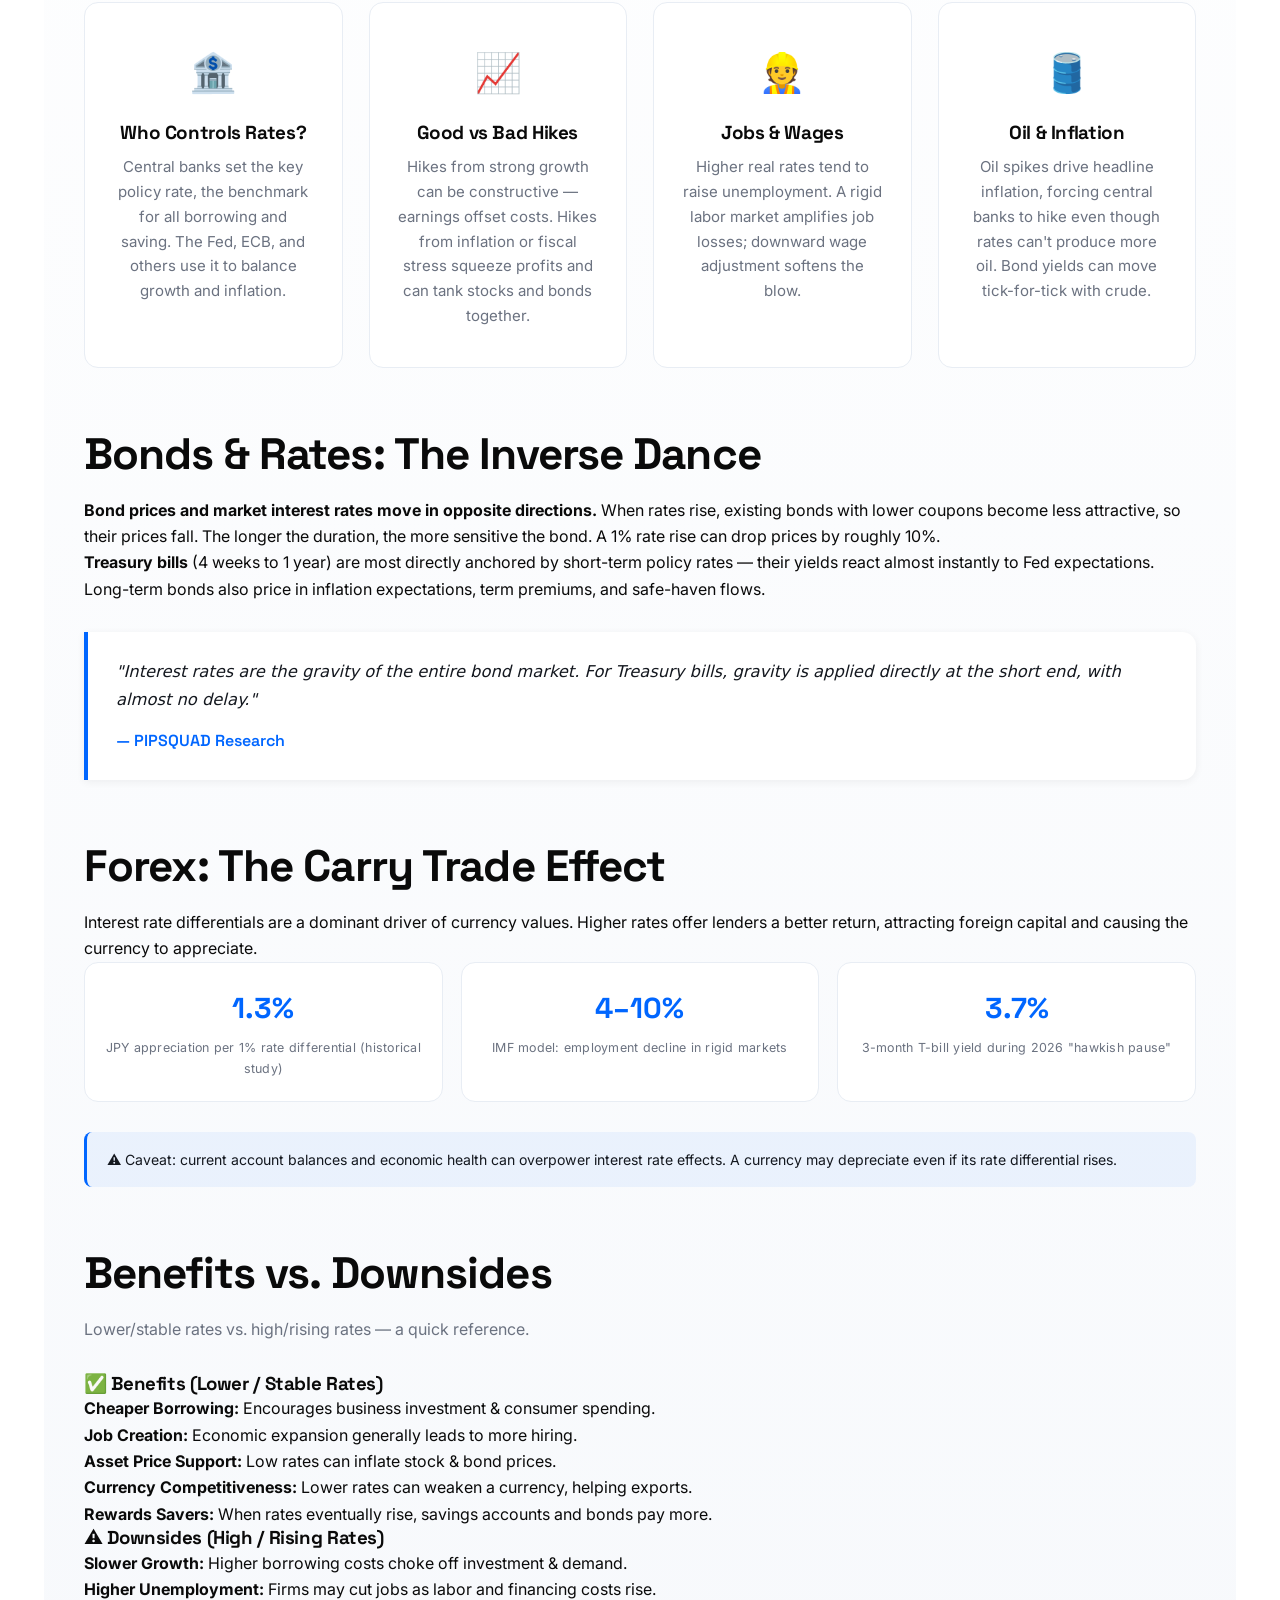
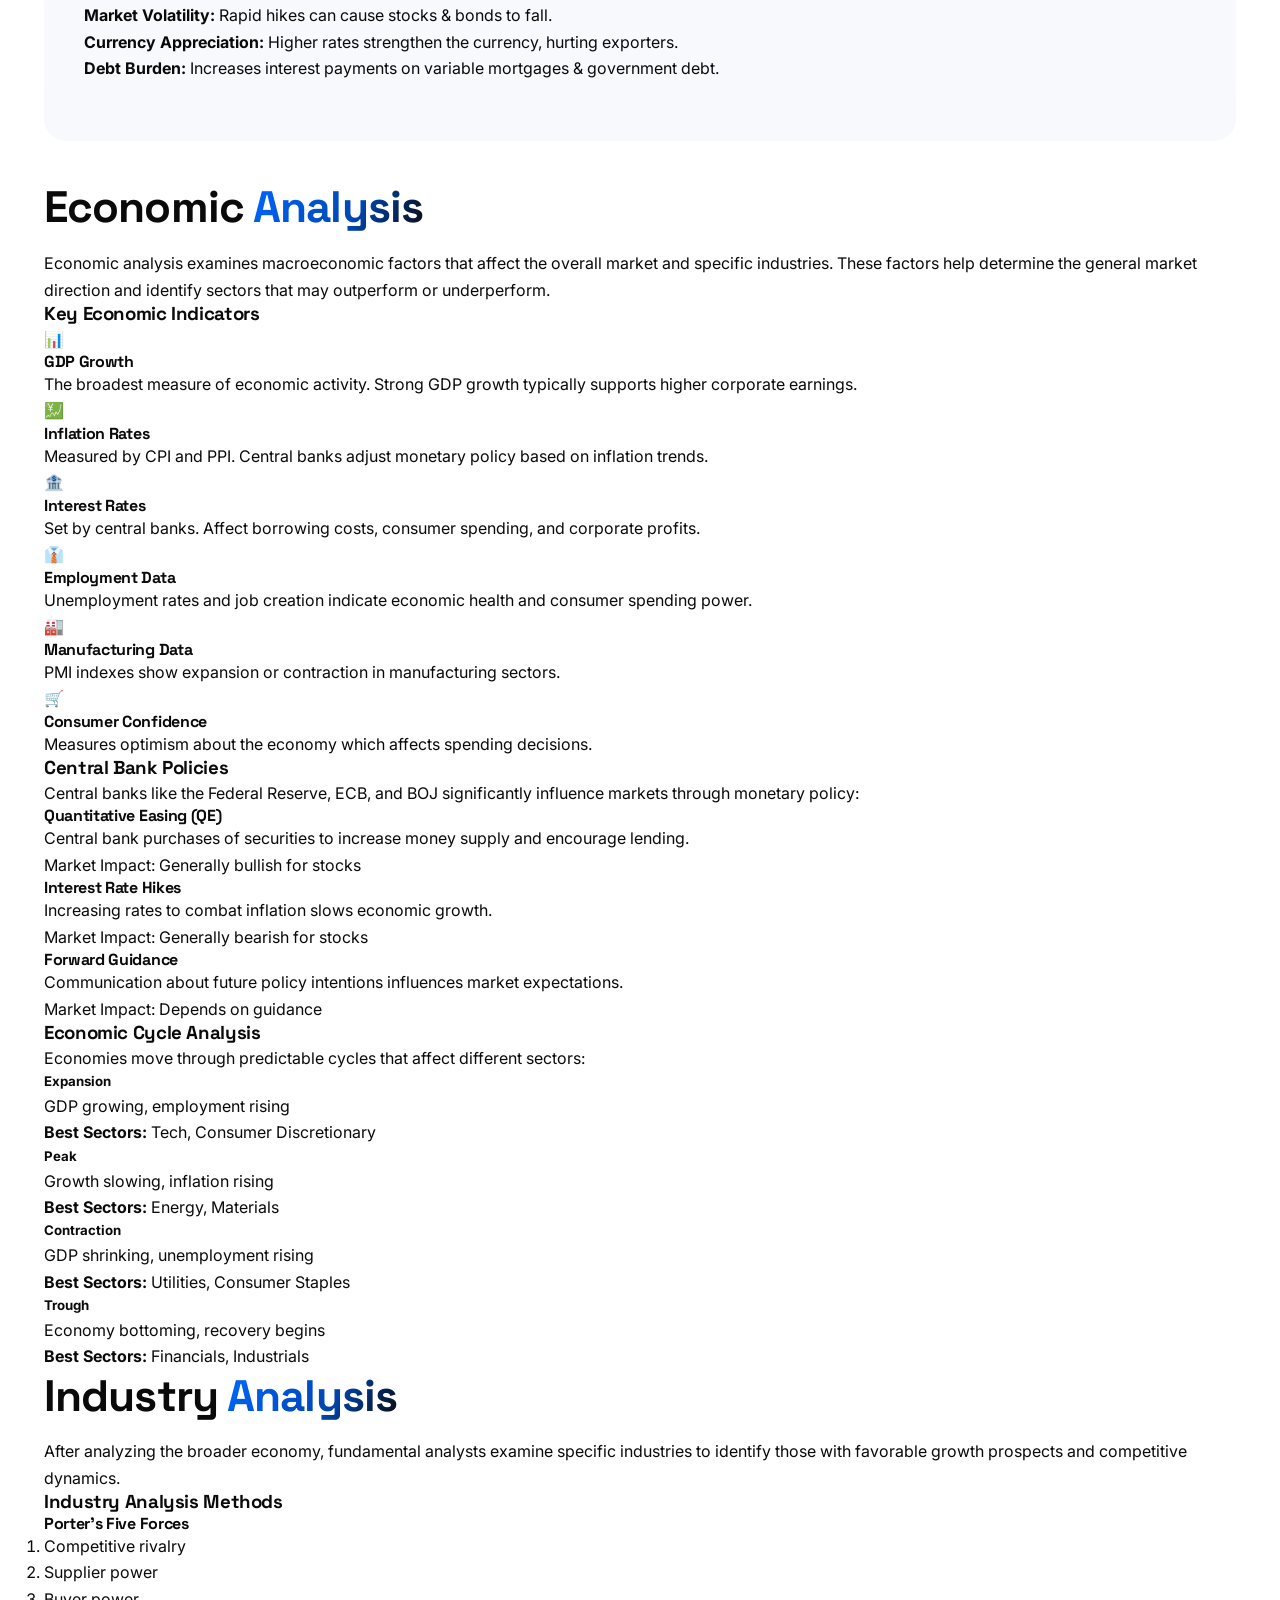
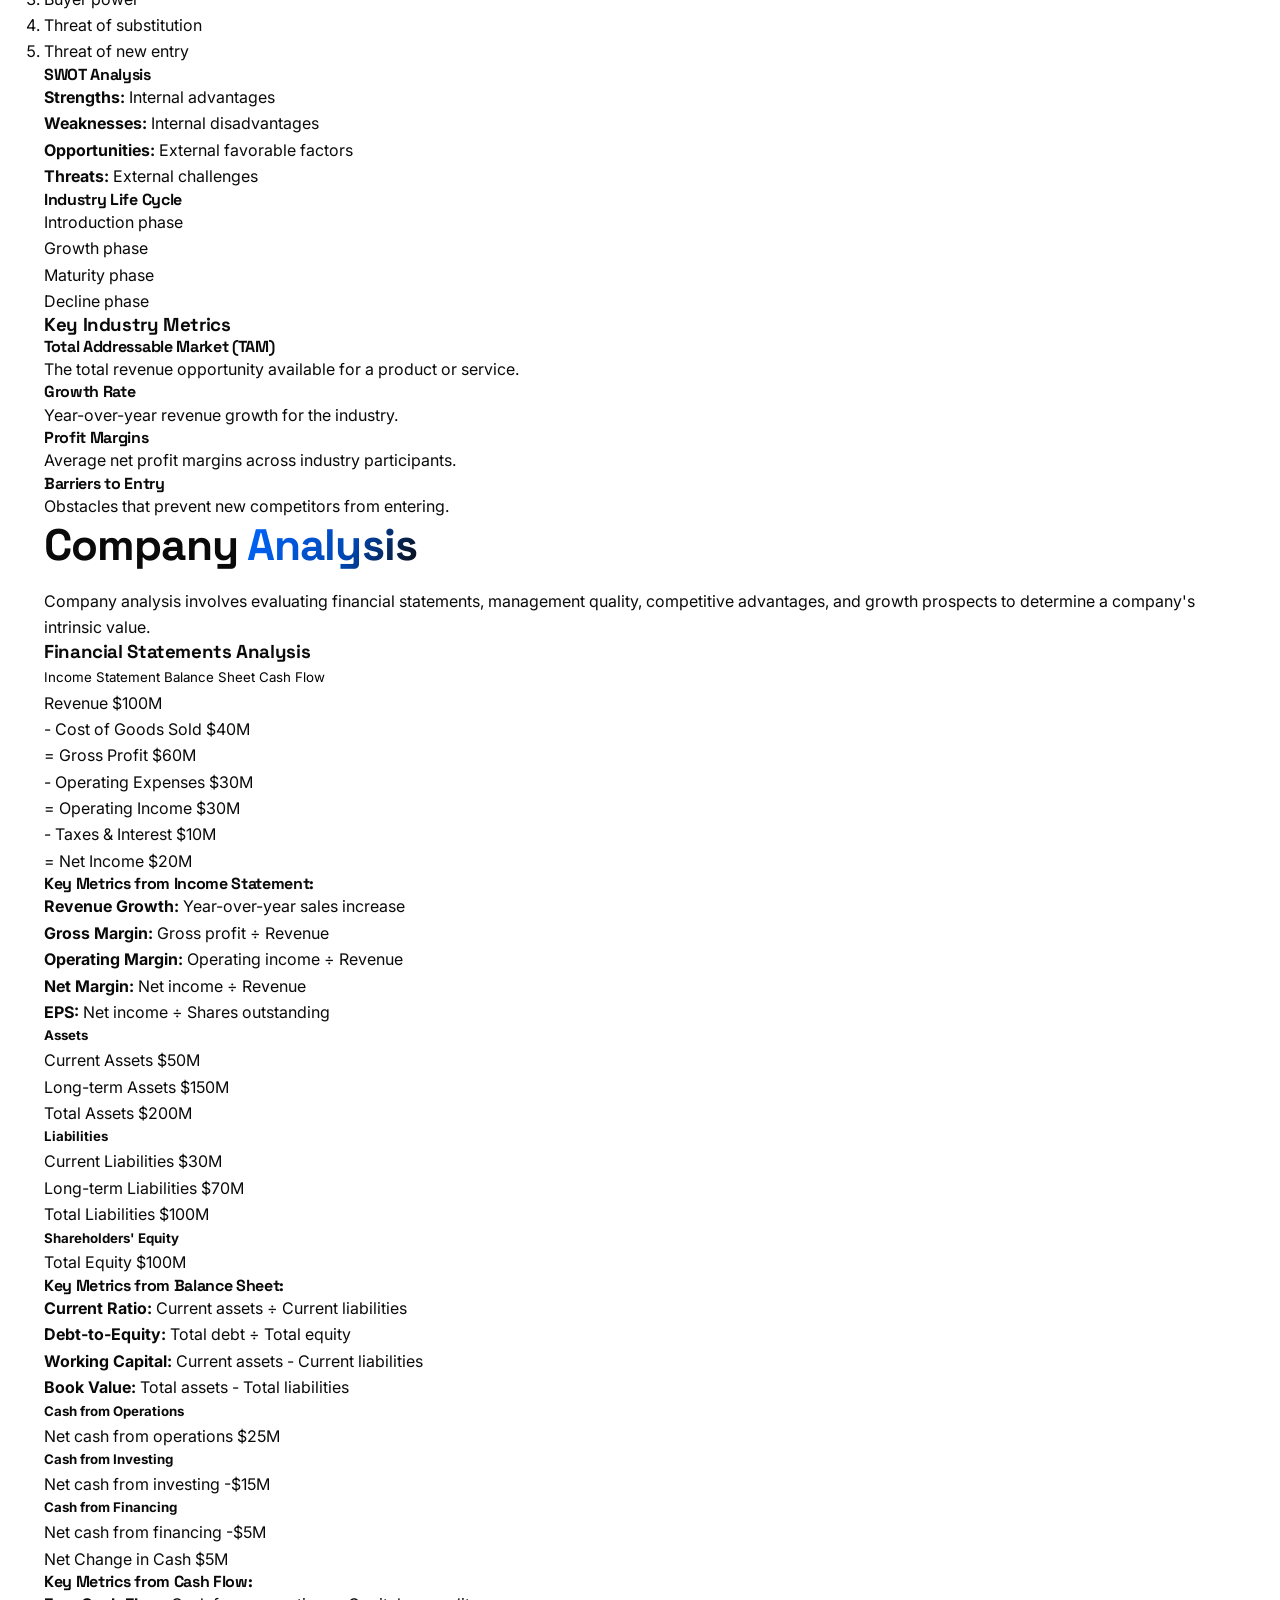
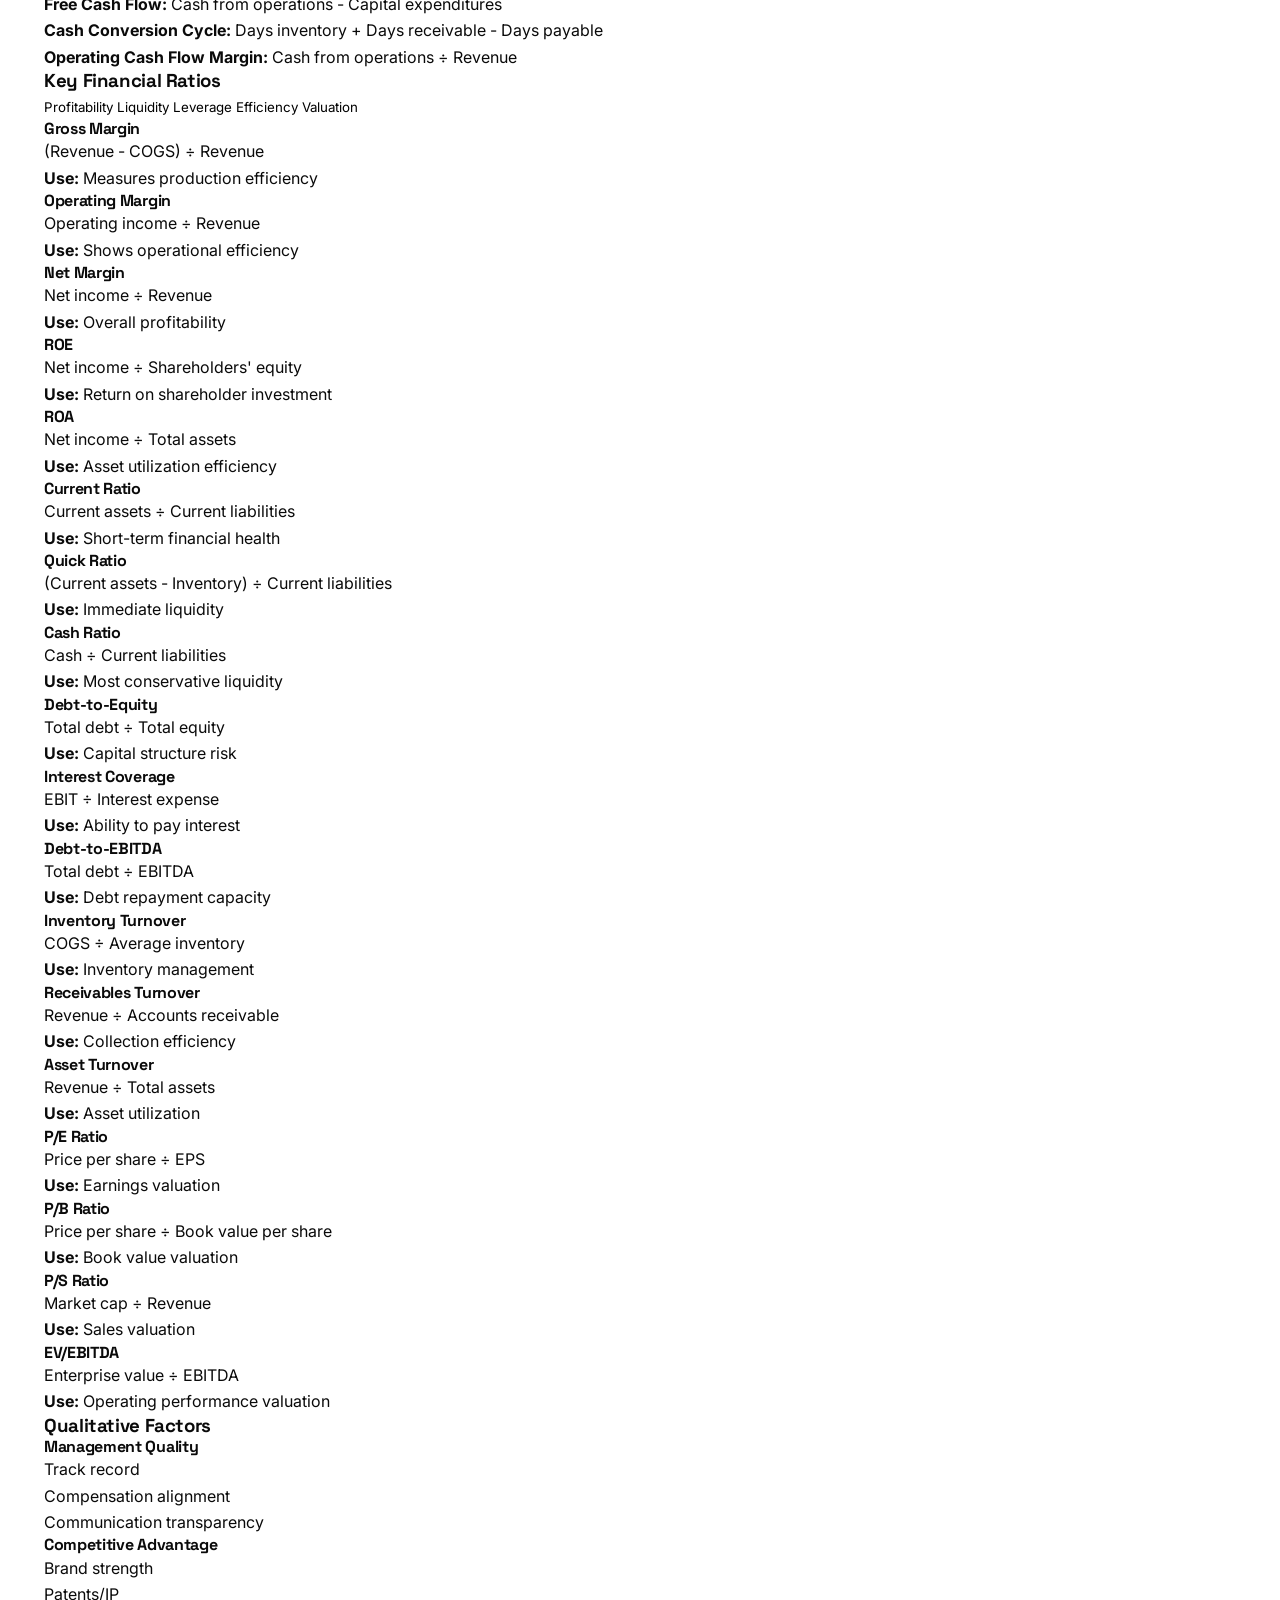
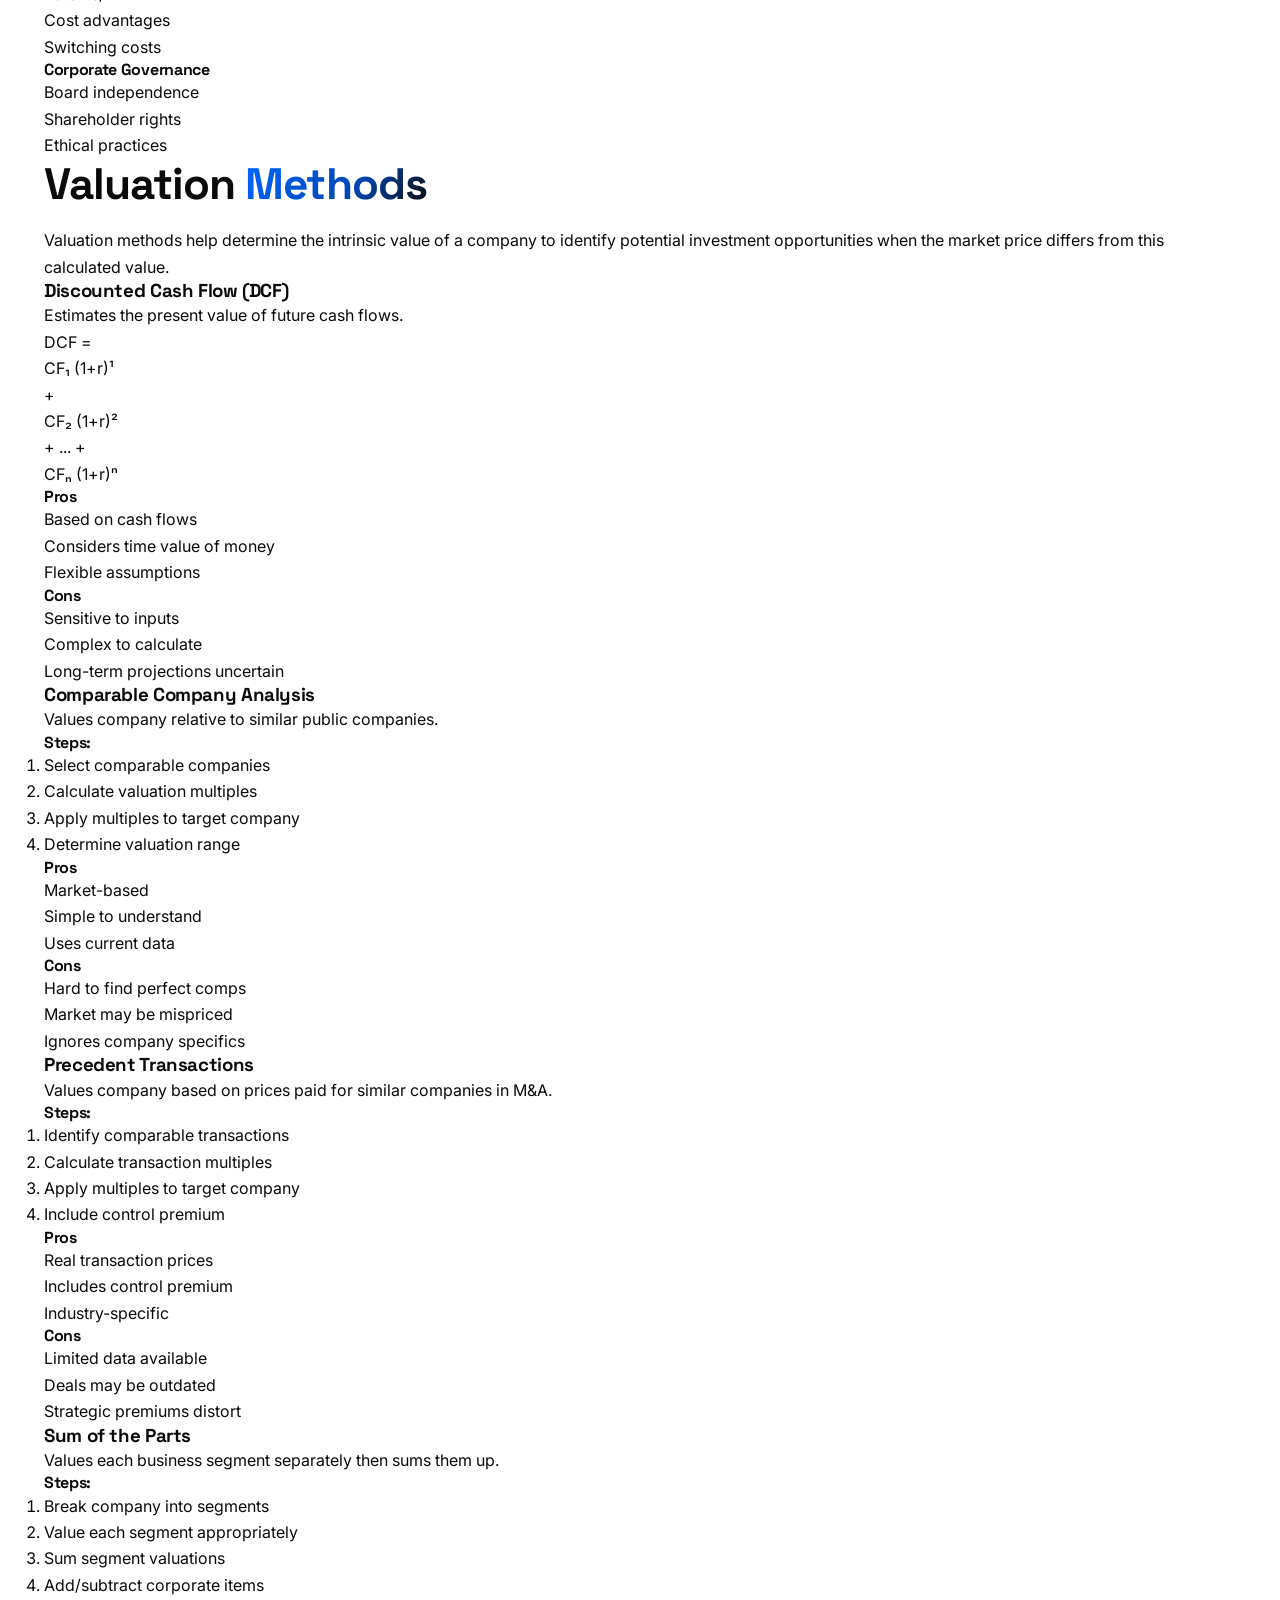
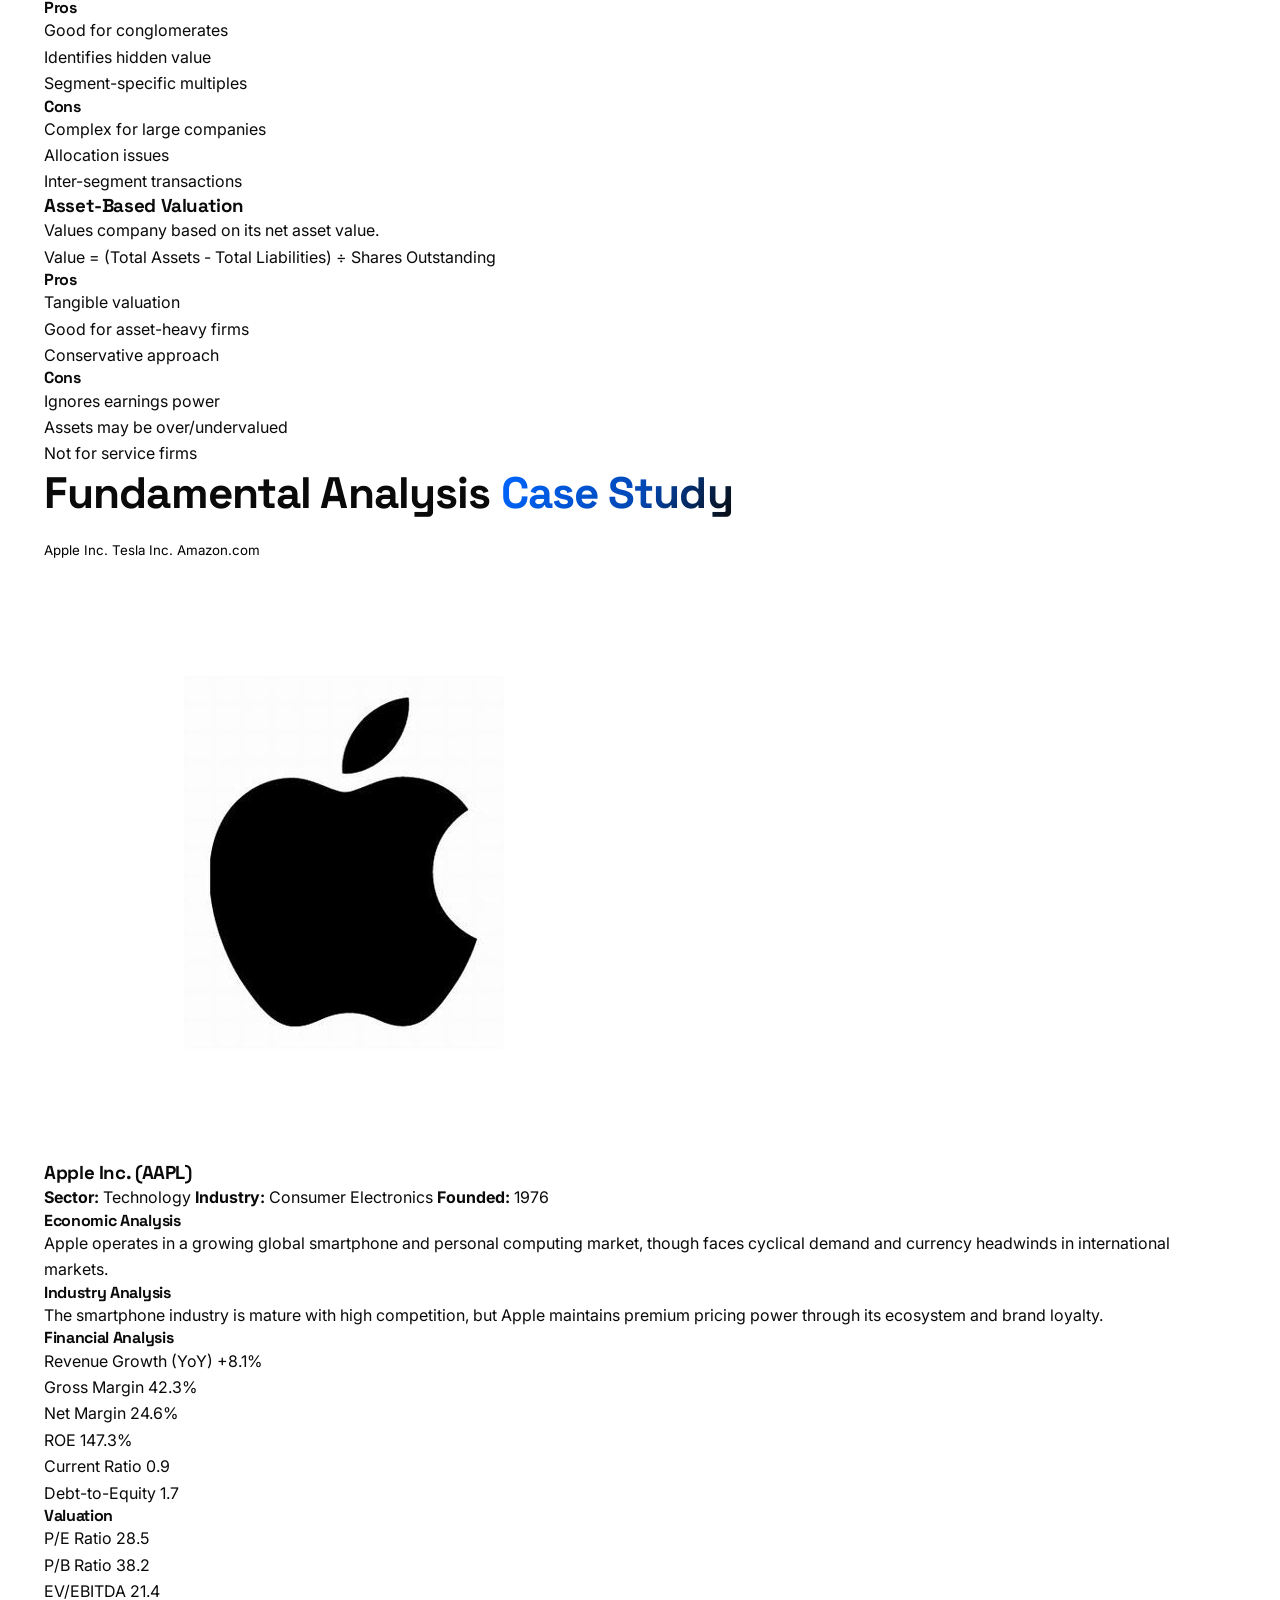
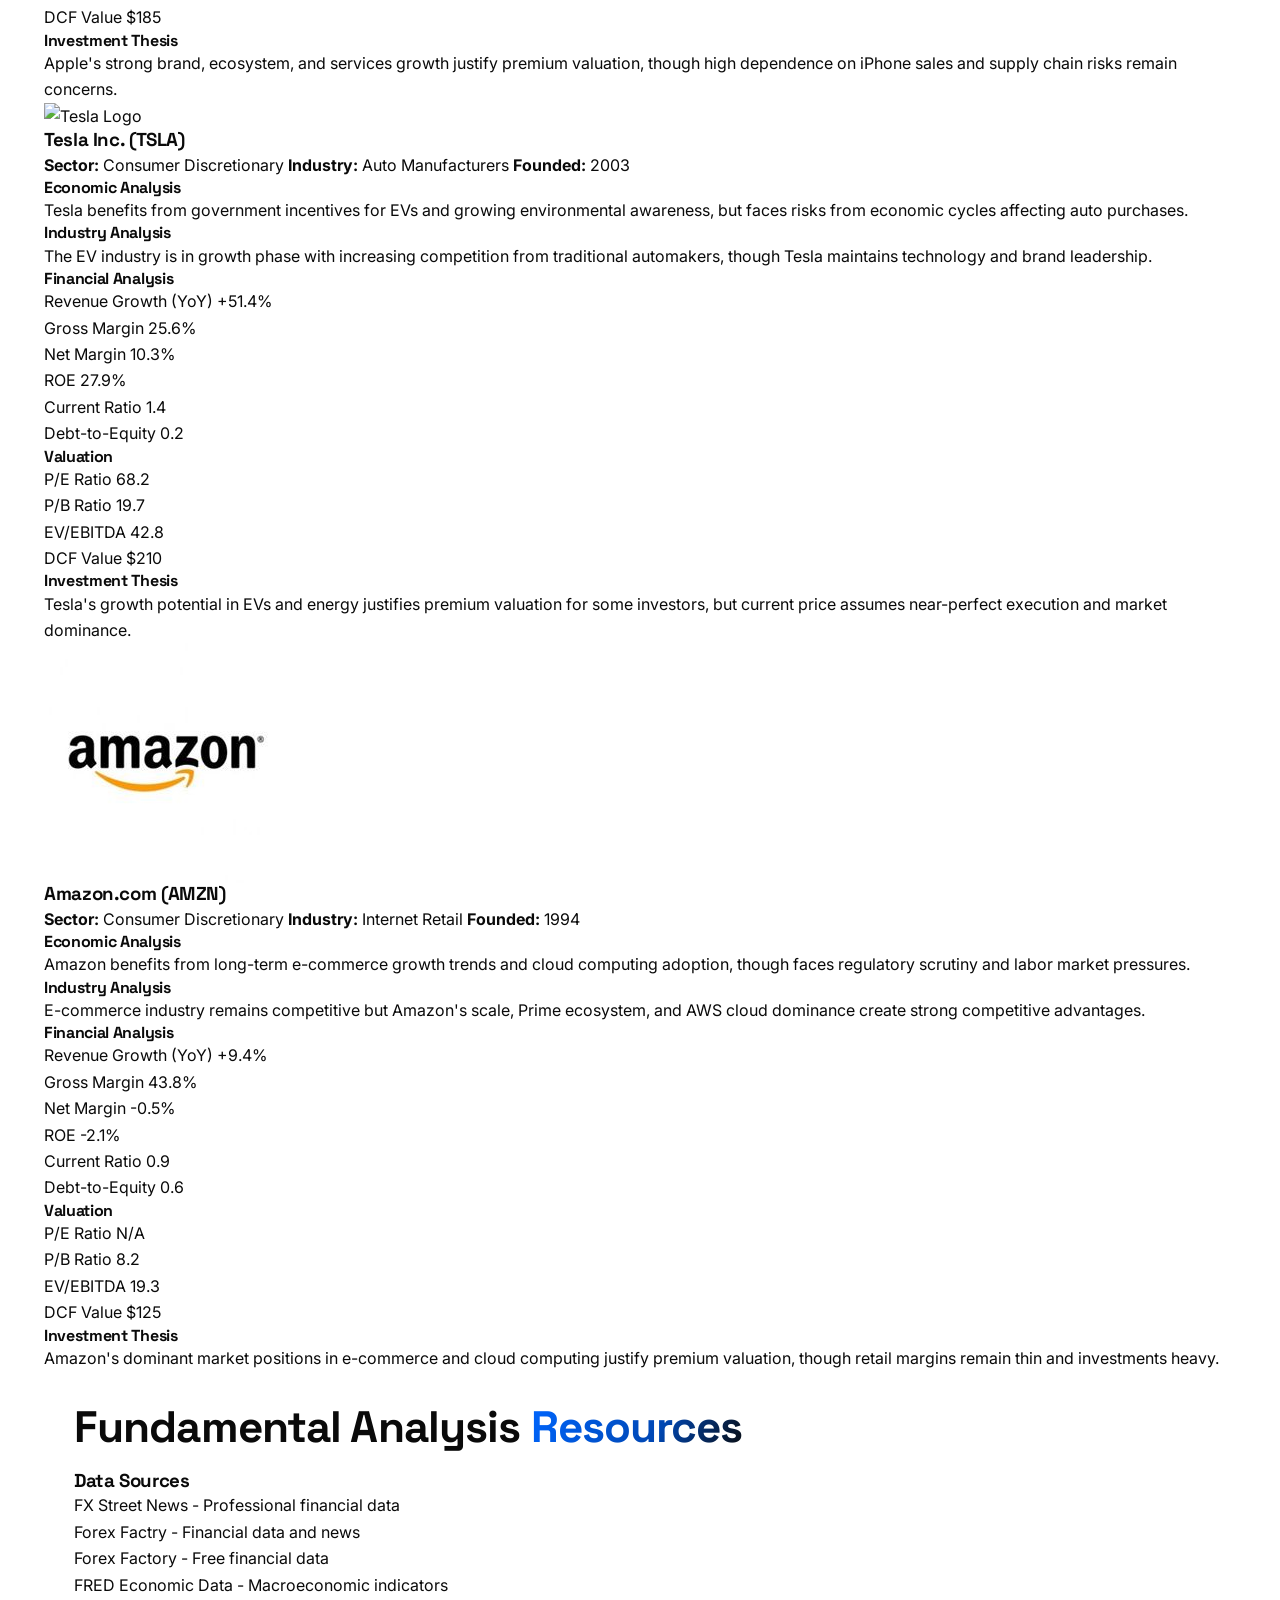
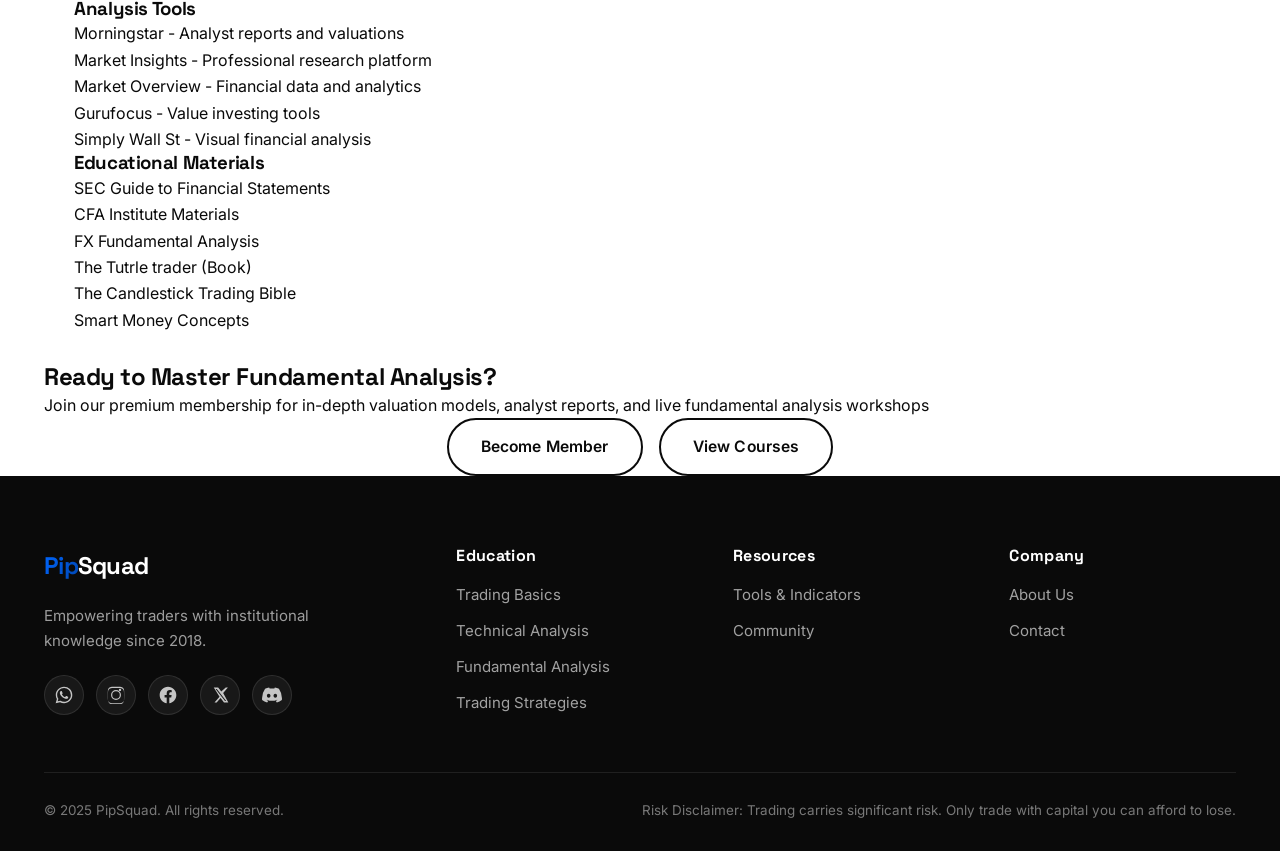
==== commit acbb7a12: "Update fundamental-analysis.html" ====
--- a/fundamental-analysis.html
+++ b/fundamental-analysis.html
@@ -16,7 +16,7 @@
     <link href="https://fonts.googleapis.com/css2?family=Inter:wght@300;400;500;600;700&family=Space+Grotesk:wght@400;500;600;700&display=swap" rel="stylesheet">
     
     <!-- Favicon -->
-    <link rel="icon" type="image/png" href="../../images/favicon.png">
+    <link rel="icon" type="image/png" href="Bearish BOS.png">
 </head>
 <body>
     <!-- Header/Navigation -->
@@ -1376,19 +1376,71 @@
 });
 </script>
 
-<!-- Scoped visual fix for the new Interest Rates & Forex section only -->
+<!-- Scoped visual + overflow fix for the new Interest Rates & Forex section only -->
 <style>
-  /* Make sure .reveal cards in this section are visible if the site JS doesn't add .visible */
+  /* ---- 1. Containment: stop this section from ever causing horizontal scroll ---- */
+  .interest-rates-extra {
+    background: linear-gradient(180deg, var(--white) 0%, var(--off-white) 100%);
+    border-radius: var(--radius-lg);
+    padding: 60px 40px;
+    margin: 40px 0;
+    /* hard containment */
+    max-width: 100%;
+    overflow: hidden;
+    box-sizing: border-box;
+  }
+
+  /* Neutralise the base grid's negative top margin inside this section only */
+  .interest-rates-extra .features-grid {
+    margin: 0 auto 40px;
+    padding: 0;
+    max-width: 100%;
+  }
+
+  /* Let grid tracks shrink below content width on small screens */
+  .interest-rates-extra .features-grid,
+  .interest-rates-extra .mission-values,
+  .interest-rates-extra .pros-cons-grid {
+    grid-template-columns: repeat(auto-fit, minmax(0, 1fr));
+    min-width: 0;
+  }
+
+  /* Stats: allow them to wrap instead of forcing 3 columns */
+  .interest-rates-extra .results-stats {
+    grid-template-columns: repeat(auto-fit, minmax(140px, 1fr));
+    min-width: 0;
+  }
+  .interest-rates-extra .results-stats .stat-item,
+  .interest-rates-extra .stat-number,
+  .interest-rates-extra .stat-label {
+    min-width: 0;
+    overflow-wrap: anywhere;
+  }
+
+  /* Cards: never wider than their track */
+  .interest-rates-extra .feature-card,
+  .interest-rates-extra .value-card,
+  .interest-rates-extra .pros-cons-card {
+    min-width: 0;
+    max-width: 100%;
+    box-sizing: border-box;
+  }
+
+  /* Quote: contain long words */
+  .interest-rates-extra .founder-quote {
+    min-width: 0;
+    max-width: 100%;
+    overflow-wrap: anywhere;
+  }
+
+  /* ---- 2. Reveal visibility fallback ---- */
   .interest-rates-extra .reveal {
     opacity: 1;
     transform: none;
   }
 
-  /* Force the blue stroke on the new feature icons (SVGs use fill="none") */
-  .interest-rates-extra .feature-icon svg {
-    stroke: var(--blue);
-    fill: none;
-  }
+  /* ---- 3. Blue icon strokes ---- */
+  .interest-rates-extra .feature-icon svg,
   .interest-rates-extra .feature-icon svg path,
   .interest-rates-extra .feature-icon svg circle {
     stroke: var(--blue);
@@ -1400,15 +1452,13 @@
     stroke: var(--white);
   }
 
-  /* Slightly richer look for the new section without changing global styles */
-  .interest-rates-extra {
-    background: linear-gradient(180deg, var(--white) 0%, var(--off-white) 100%);
-    border-radius: var(--radius-lg);
-    padding: 60px 40px;
-    margin: 40px 0;
-  }
+  /* ---- 4. Small screens ---- */
   @media (max-width: 640px) {
-    .interest-rates-extra { padding: 40px 20px; border-radius: var(--radius-md); }
+    .interest-rates-extra {
+      padding: 40px 16px;
+      border-radius: var(--radius-md);
+      margin: 24px 0;
+    }
   }
 </style>
 
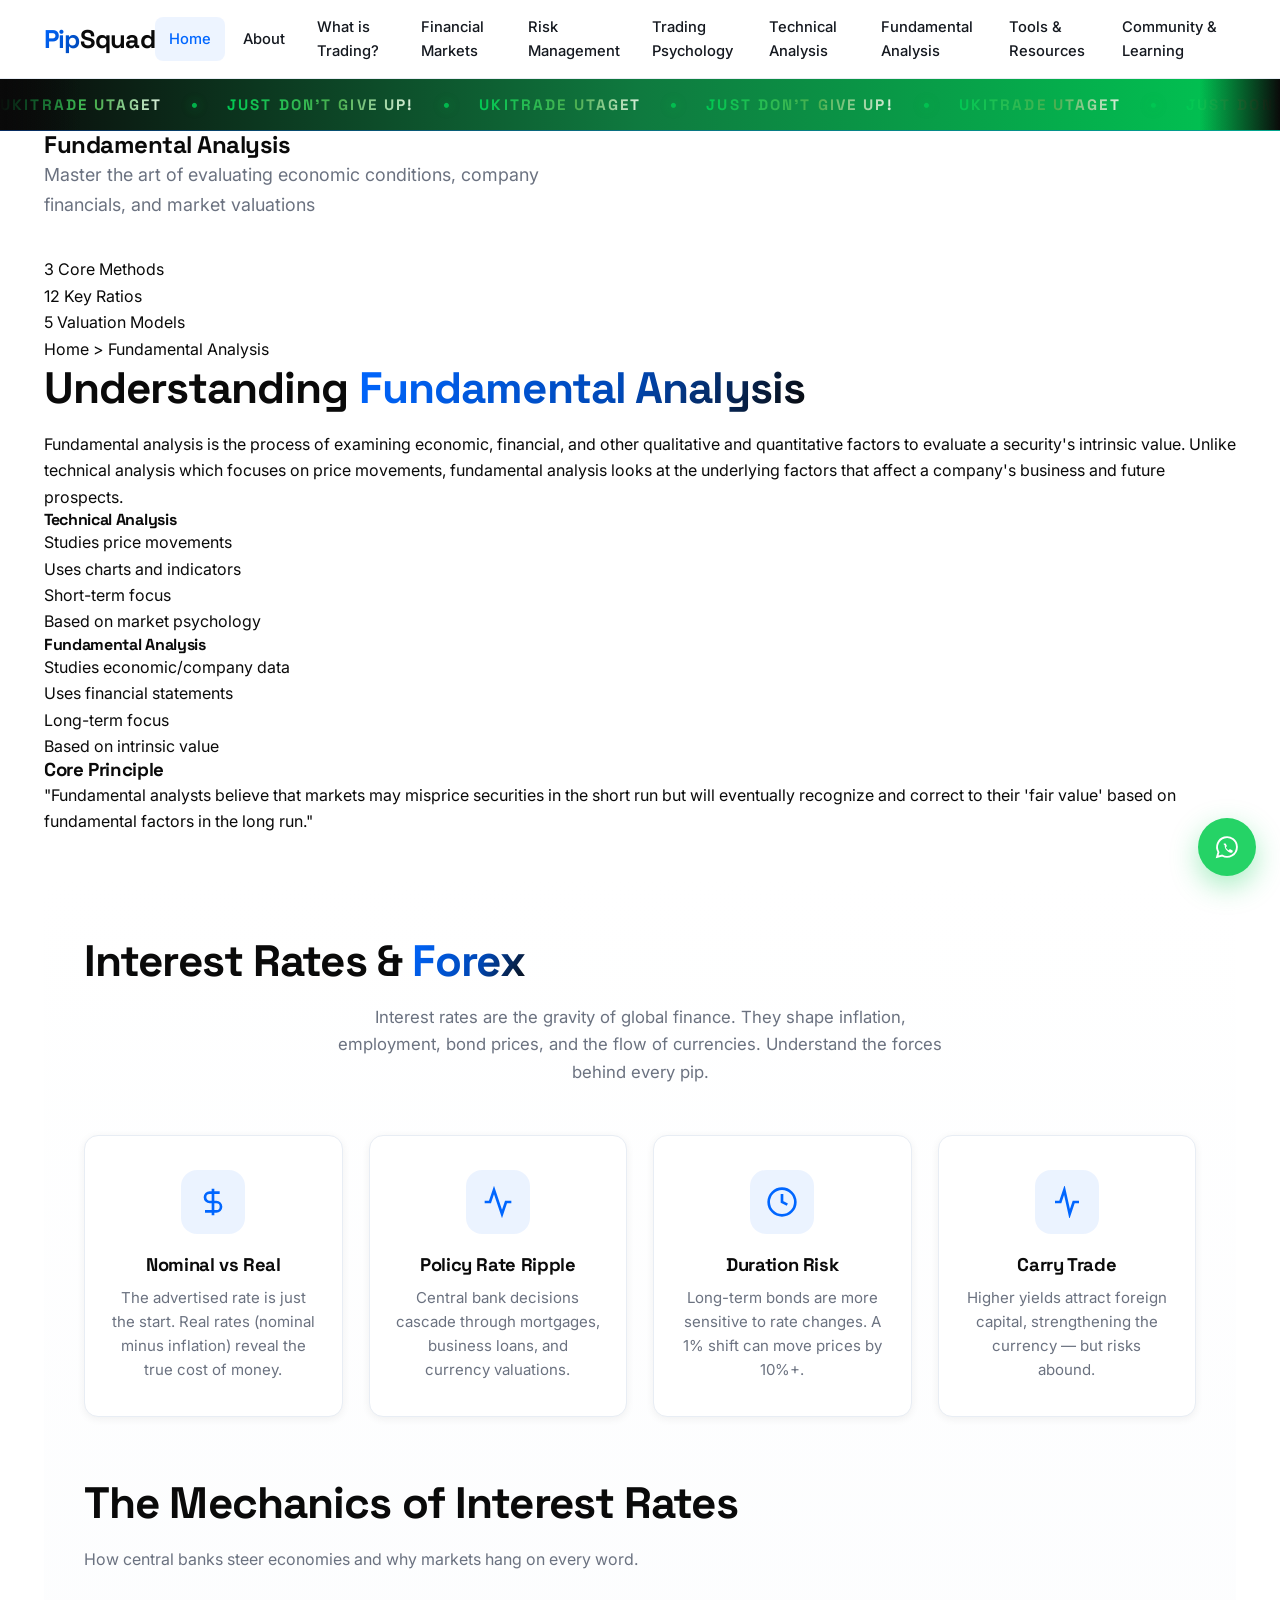
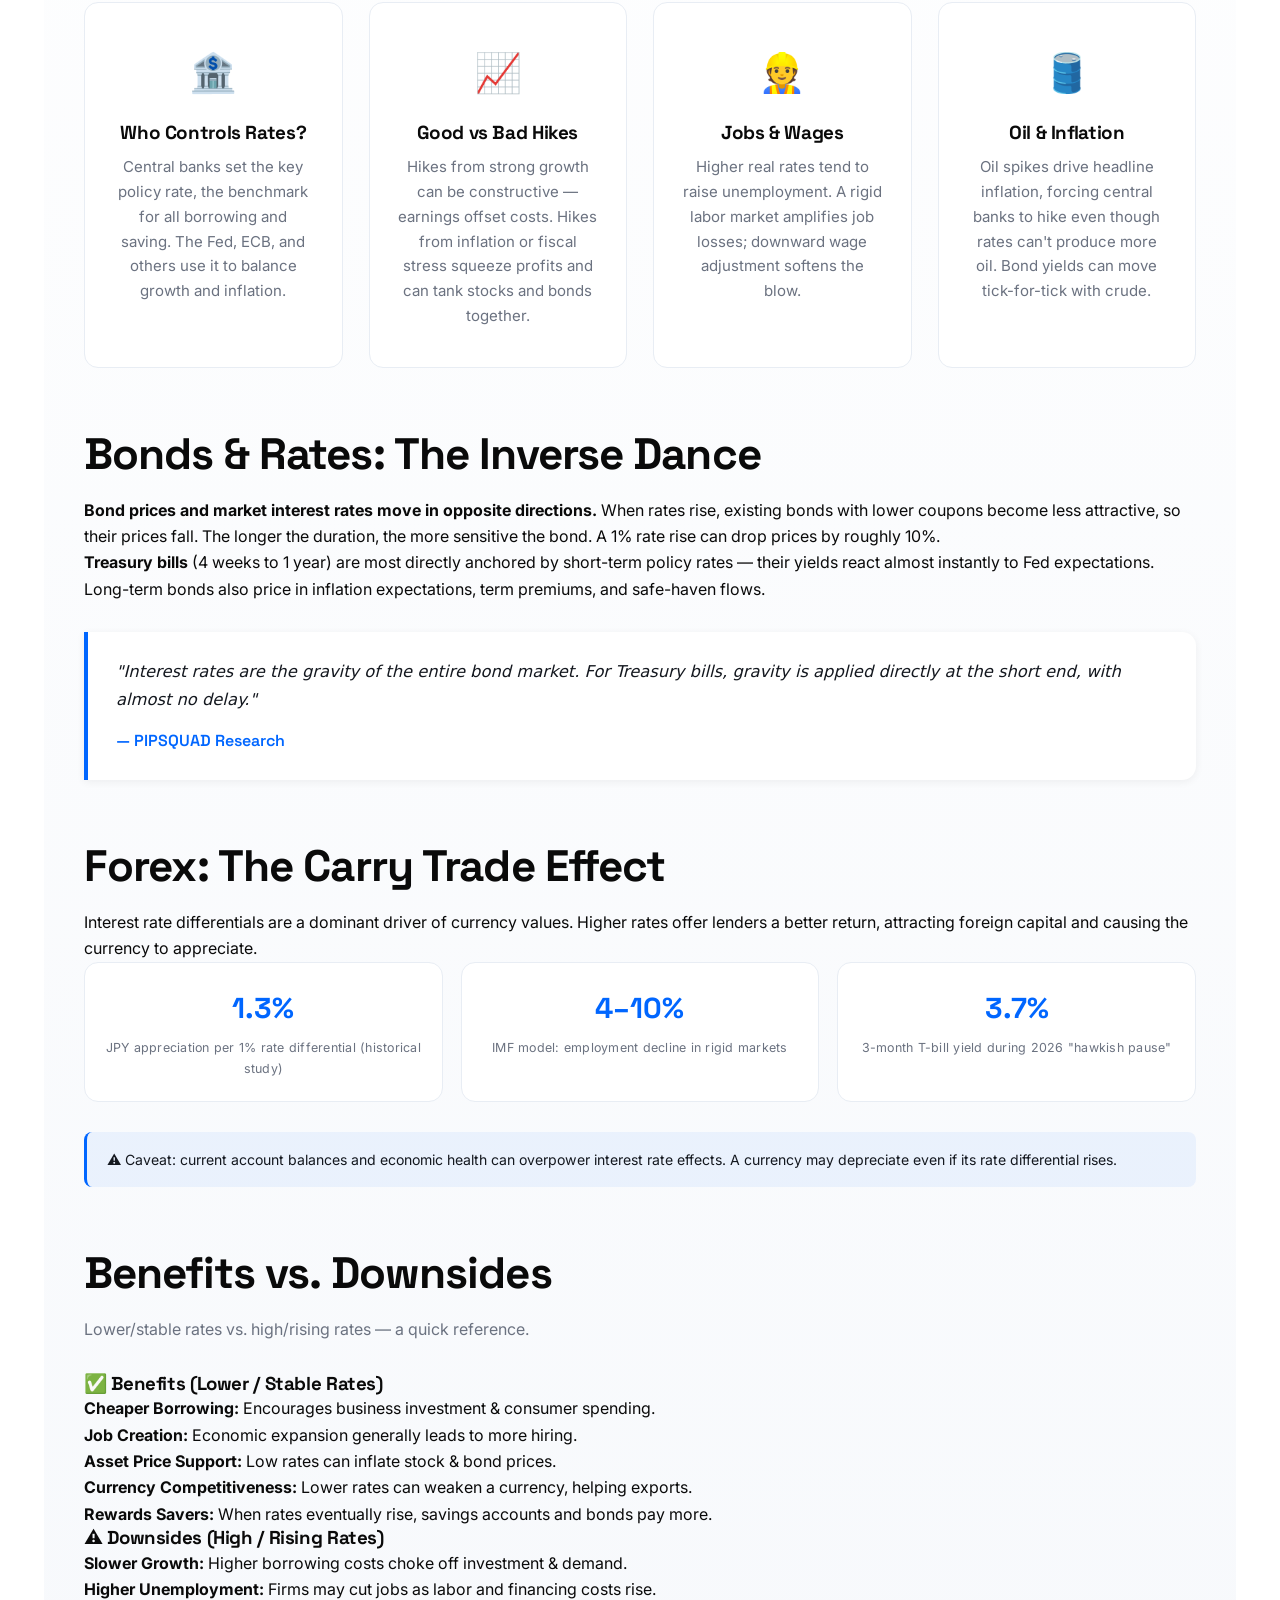
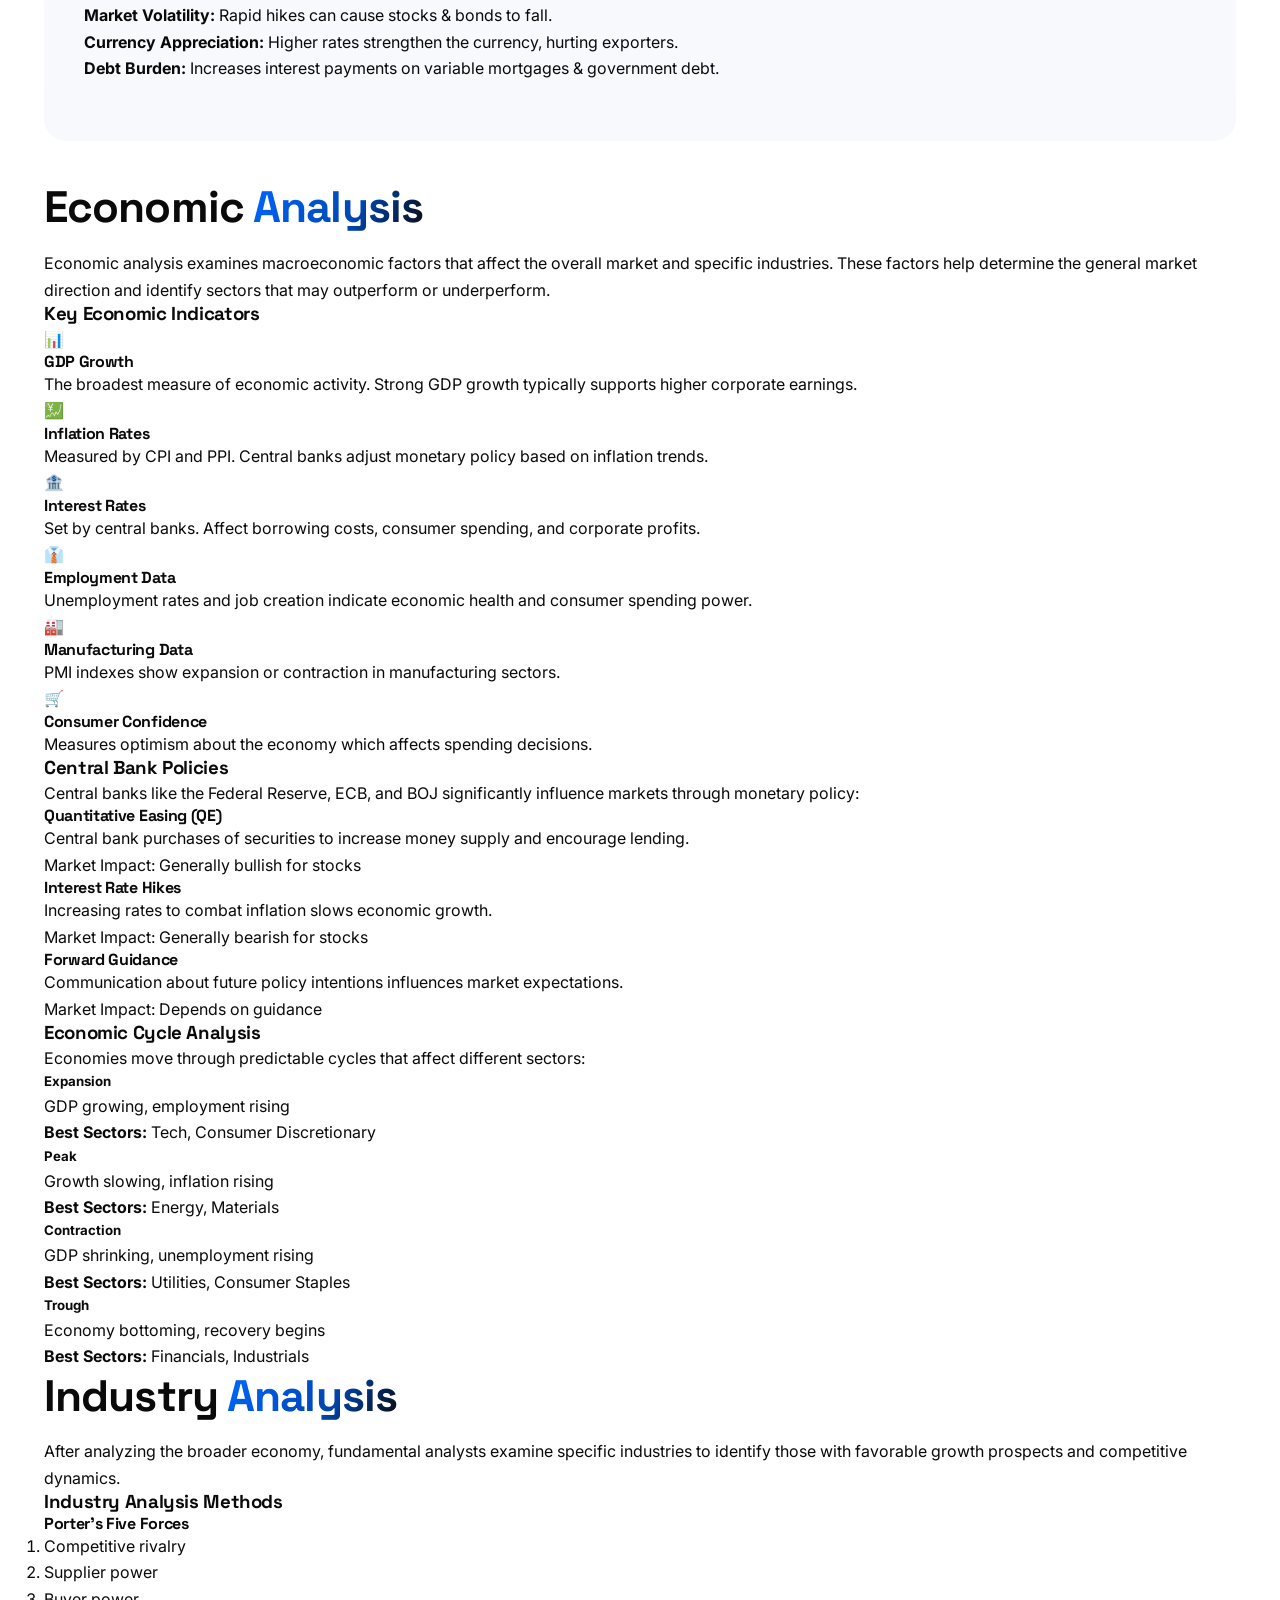
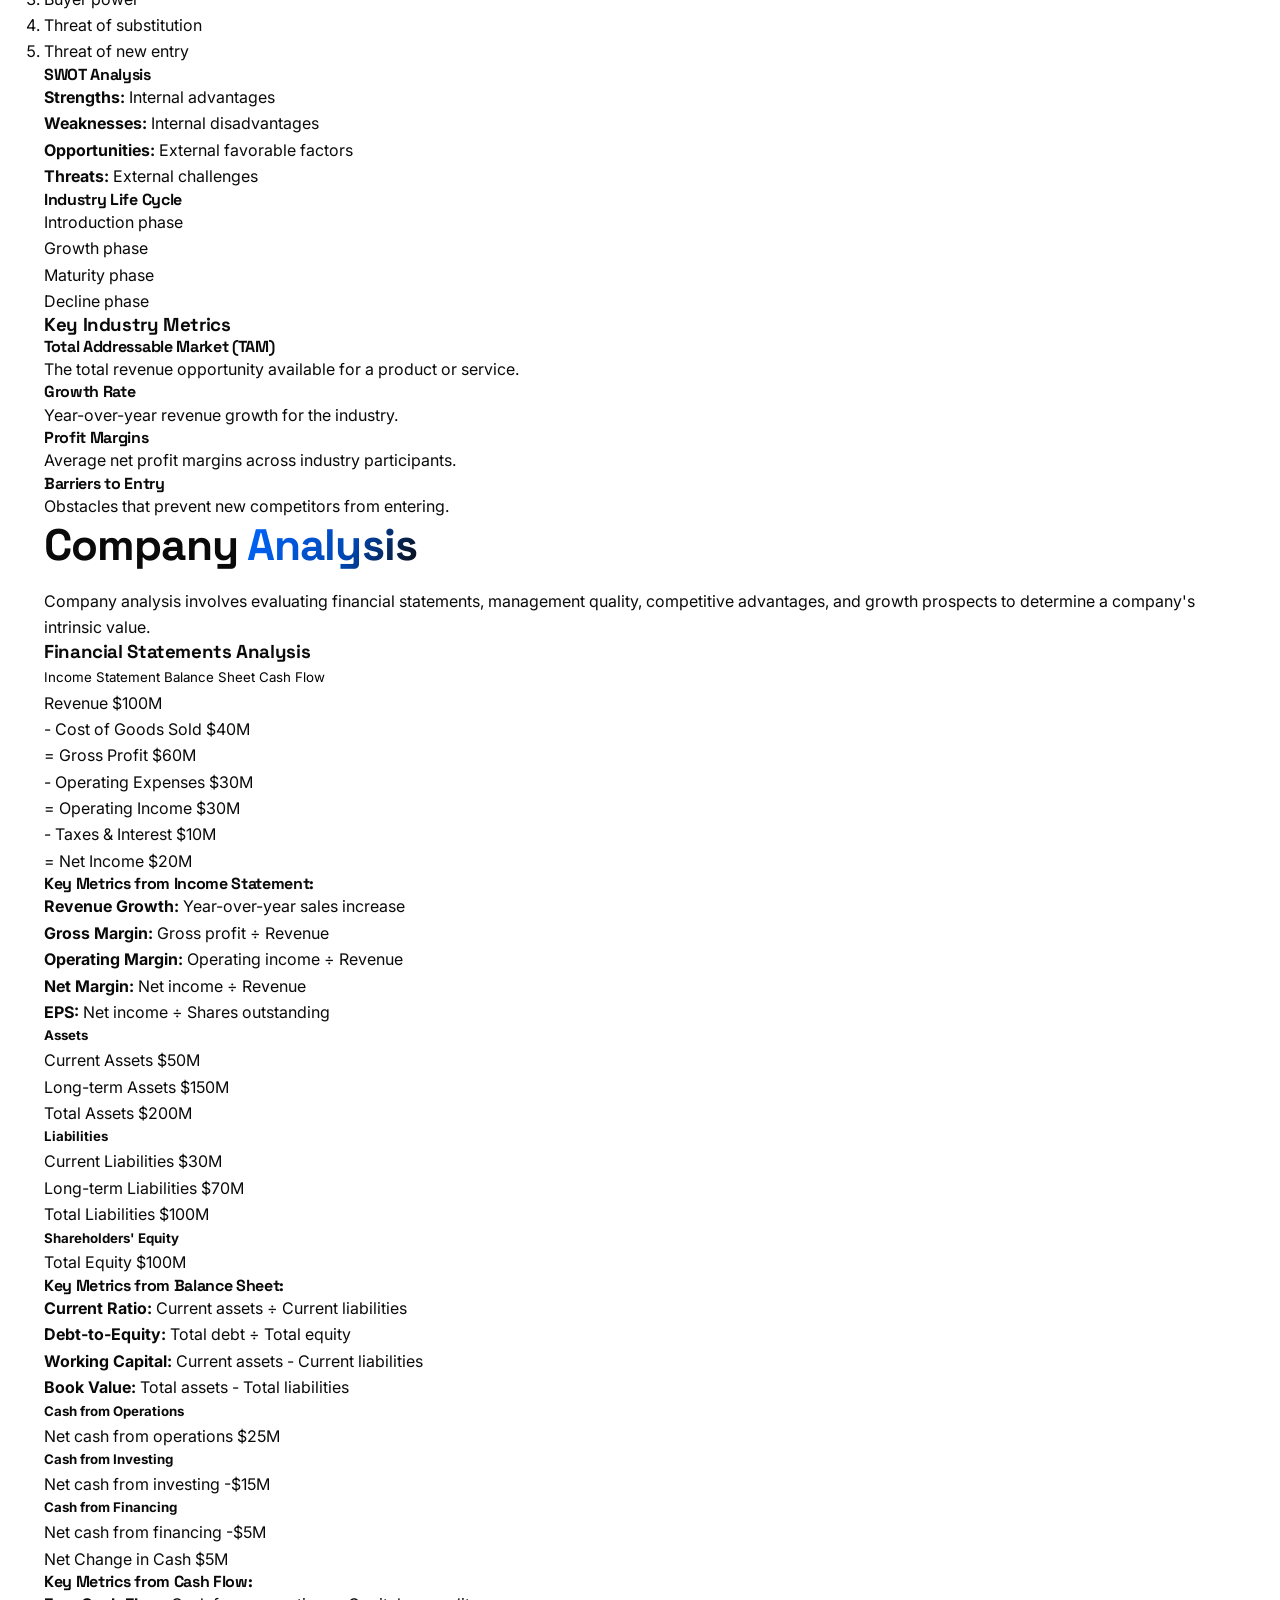
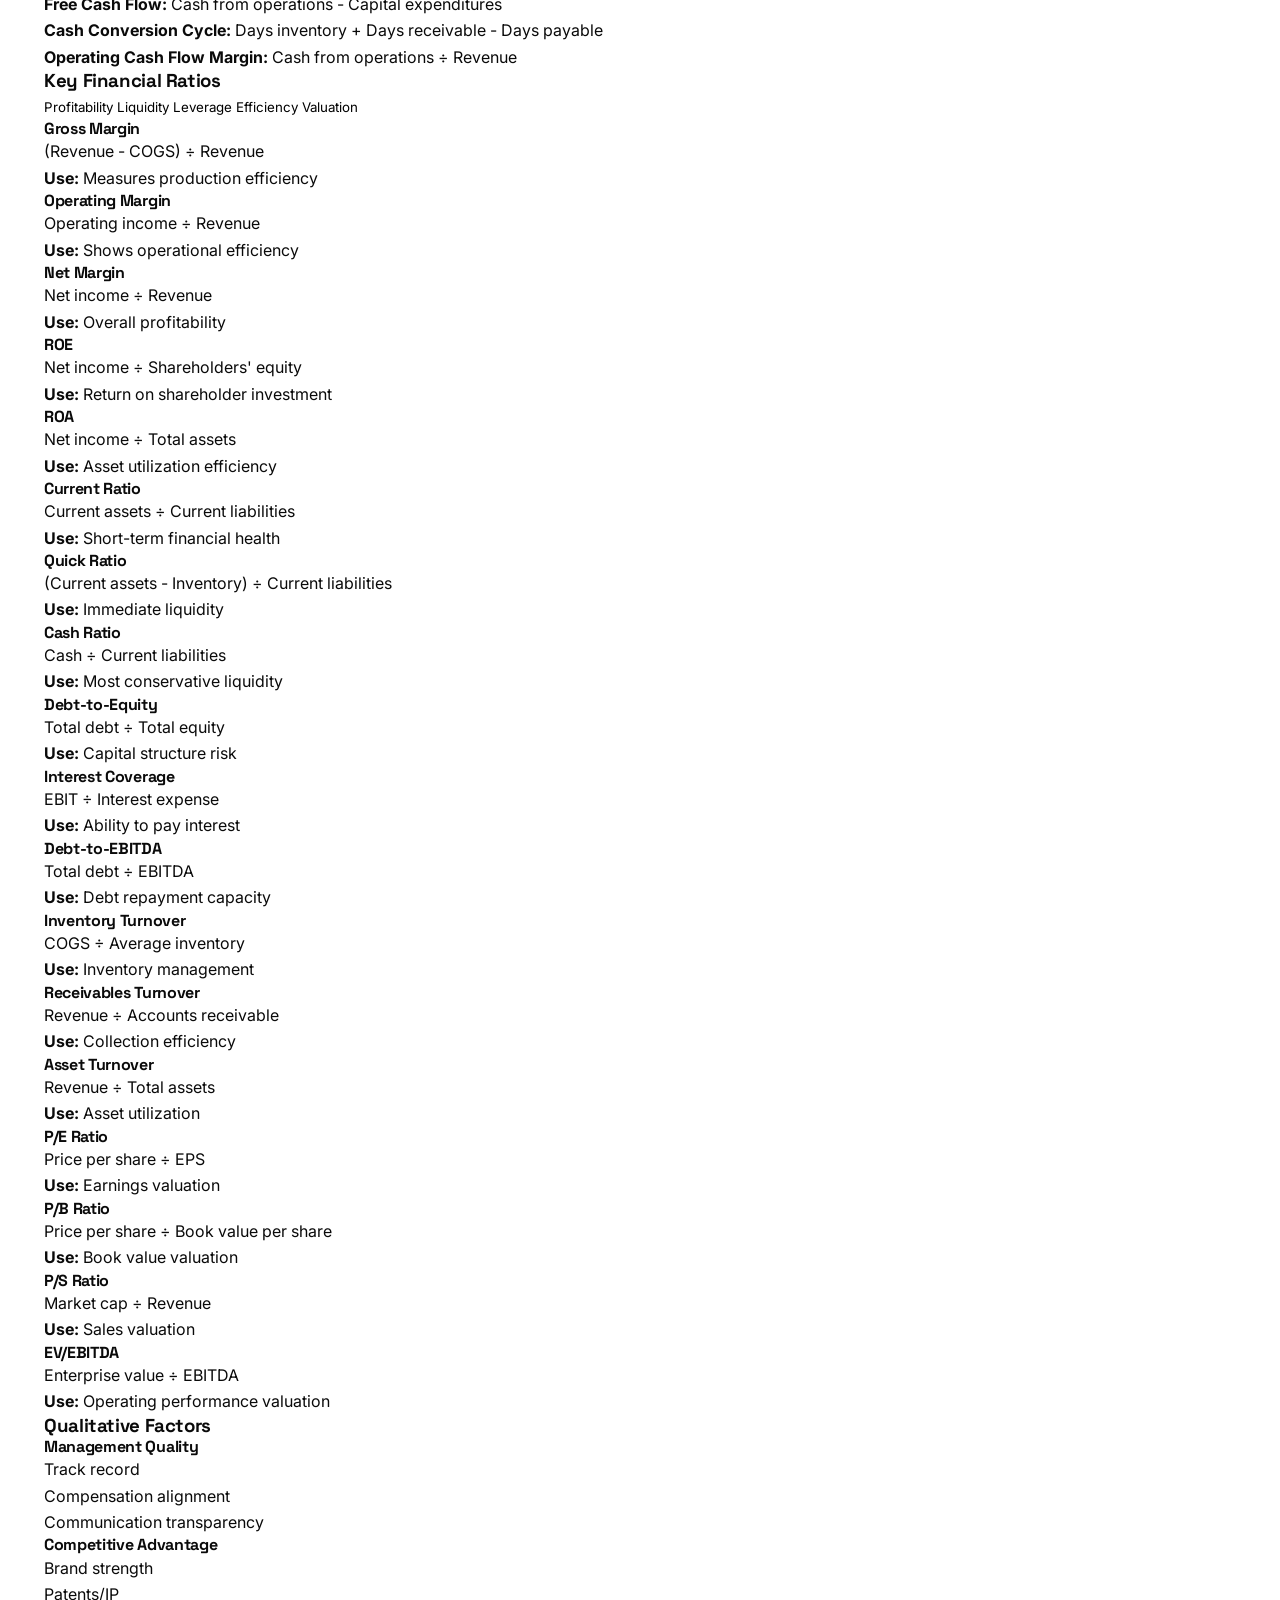
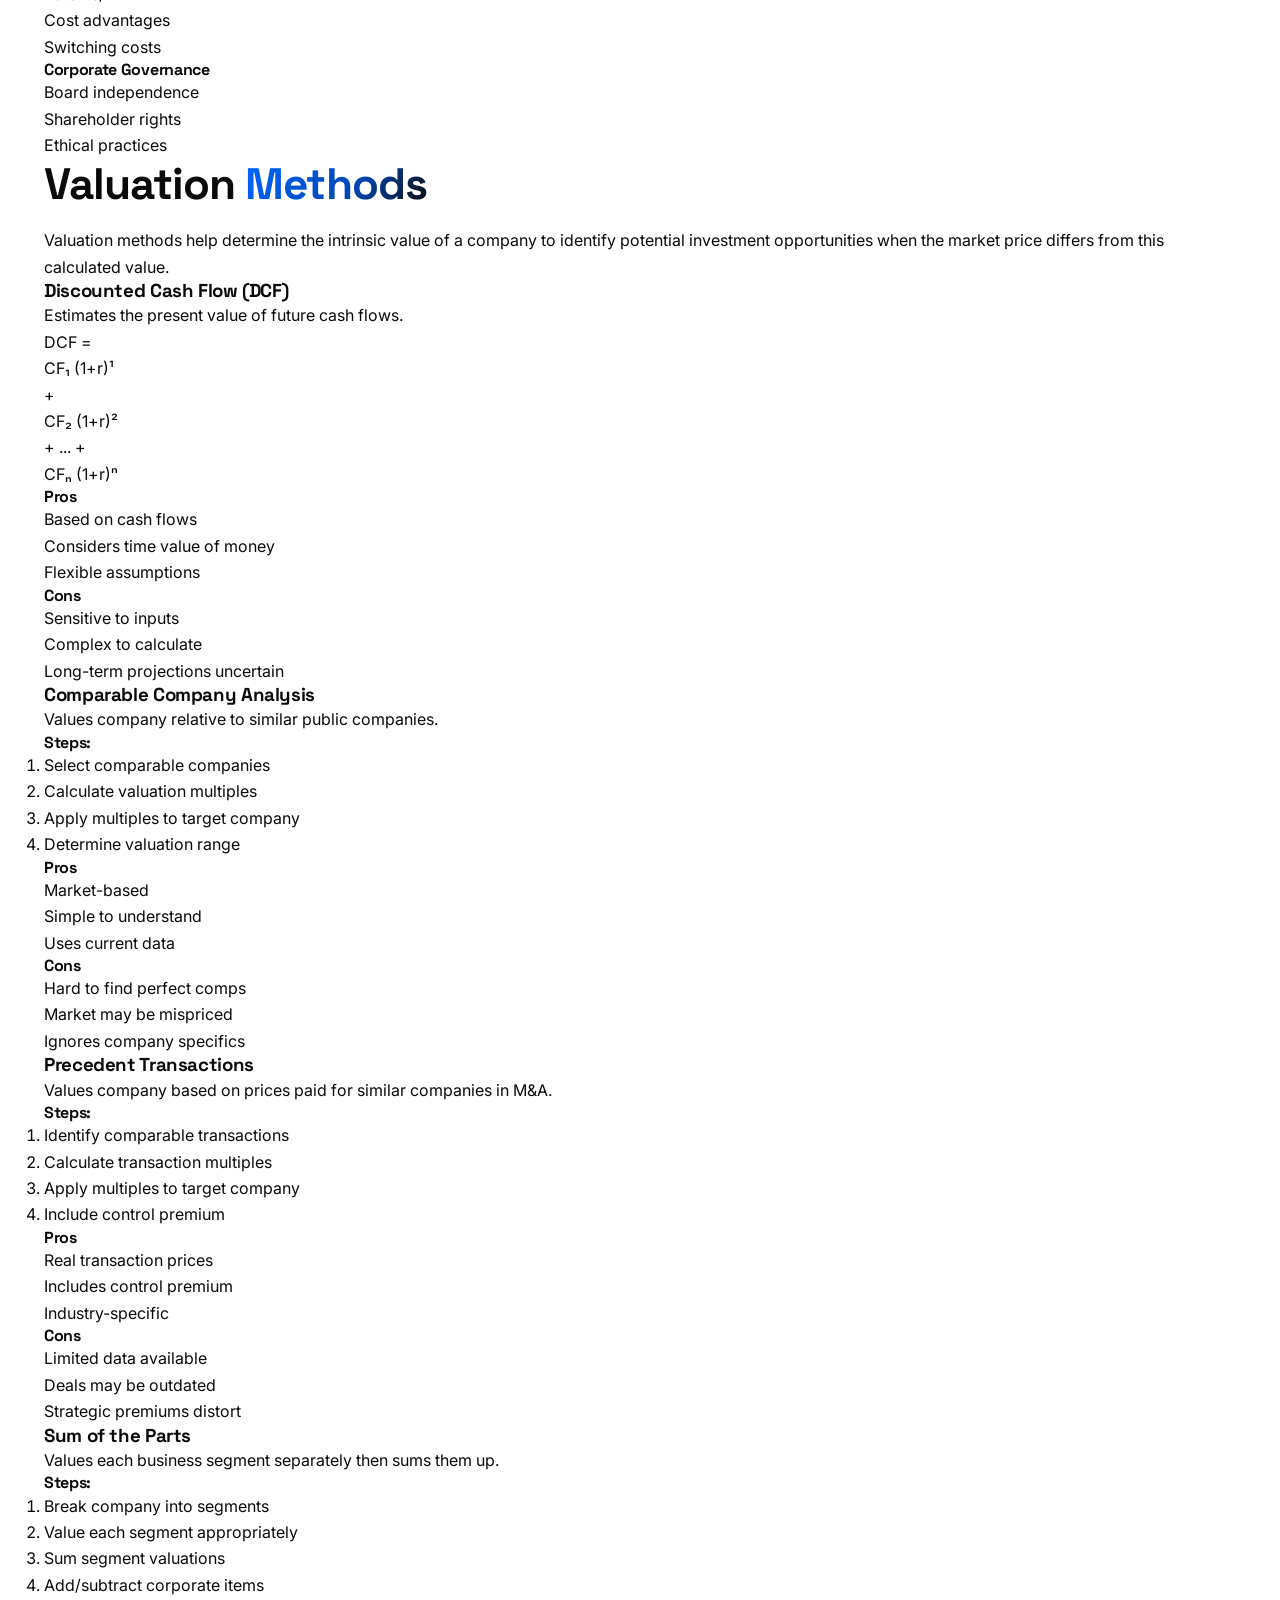
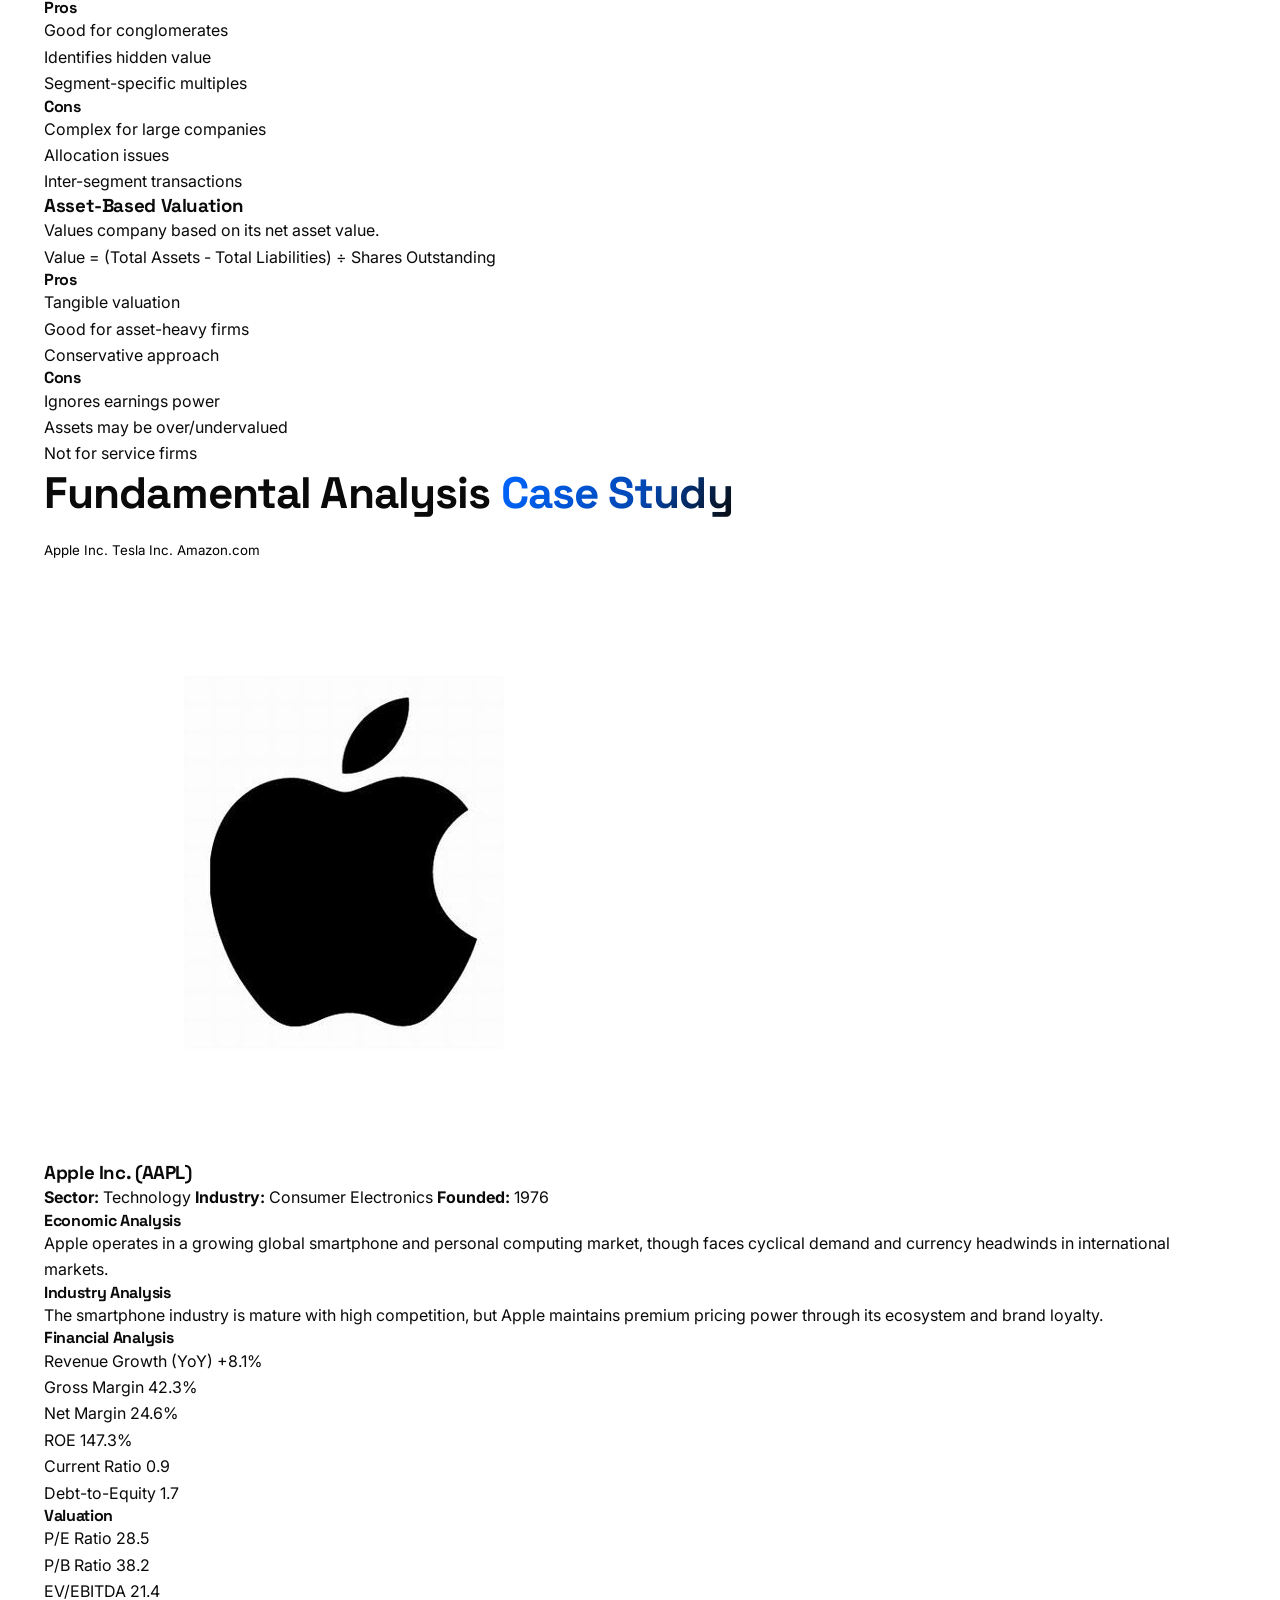
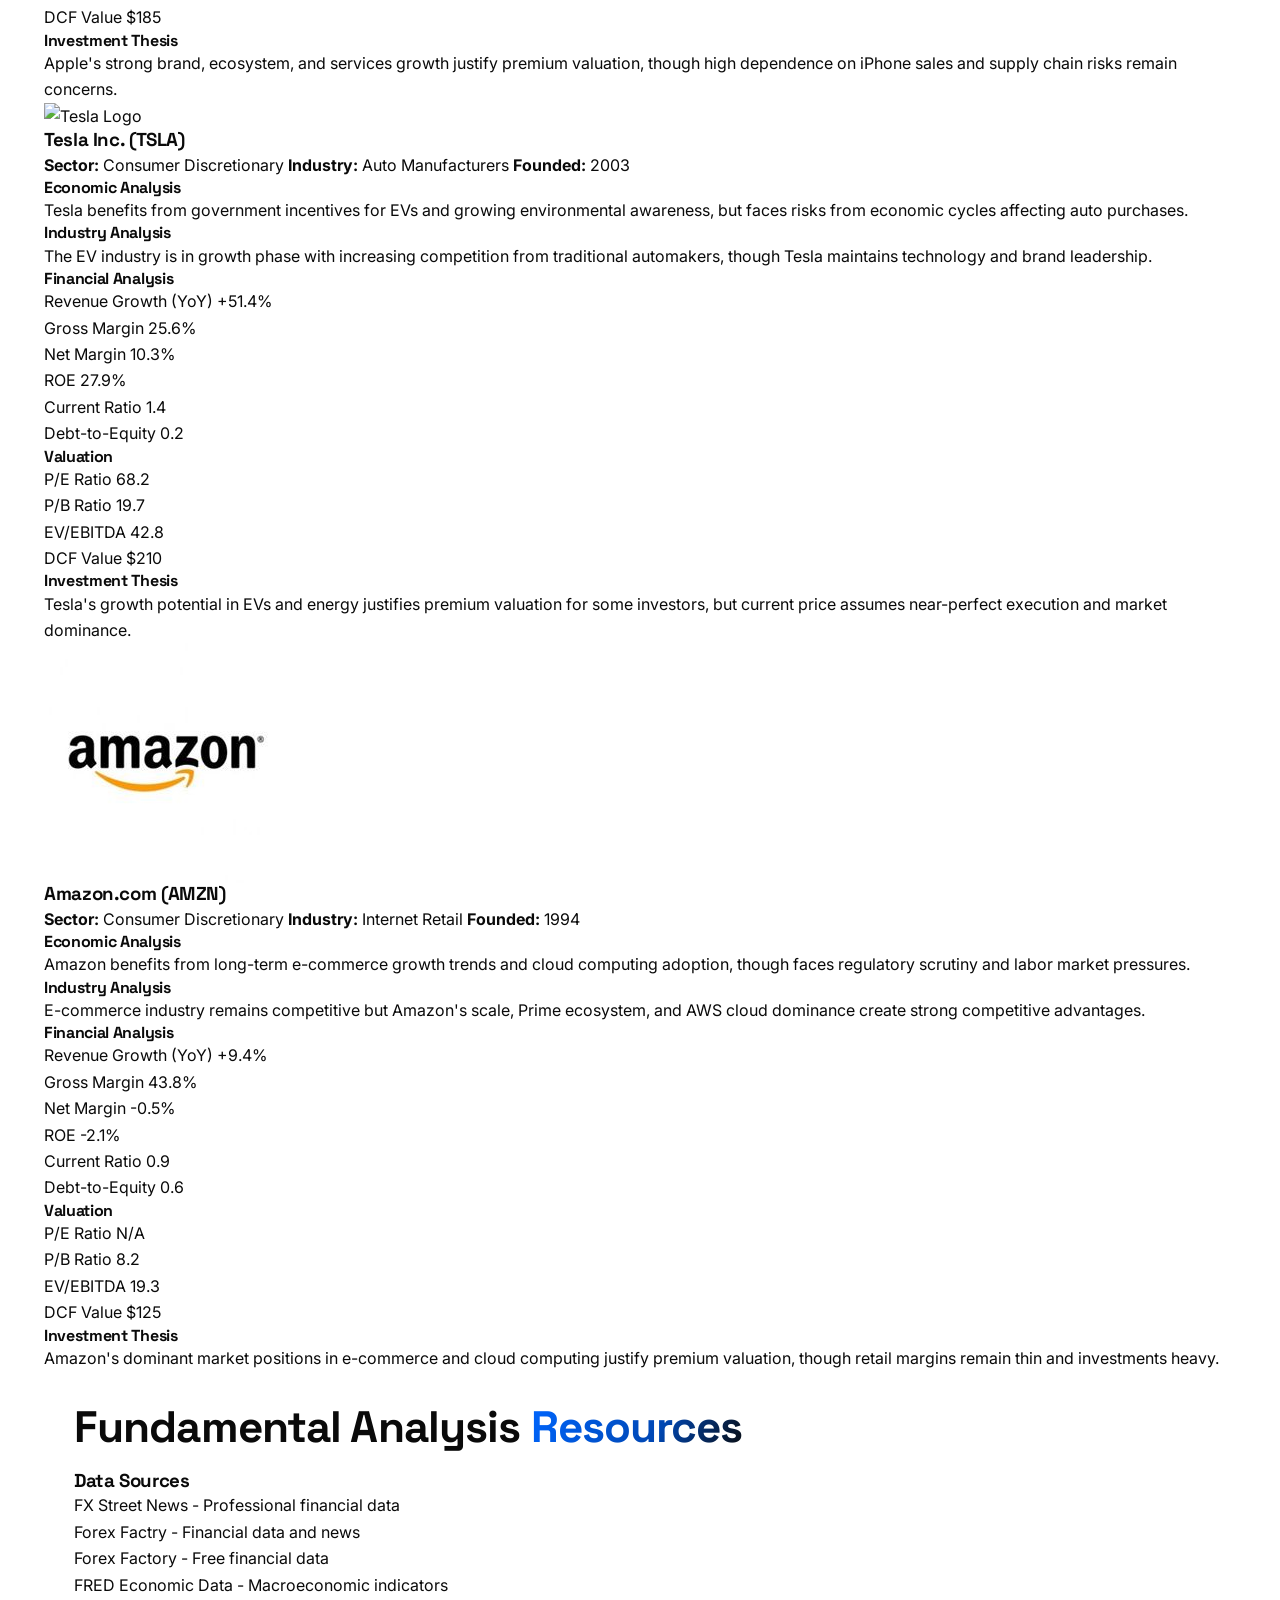
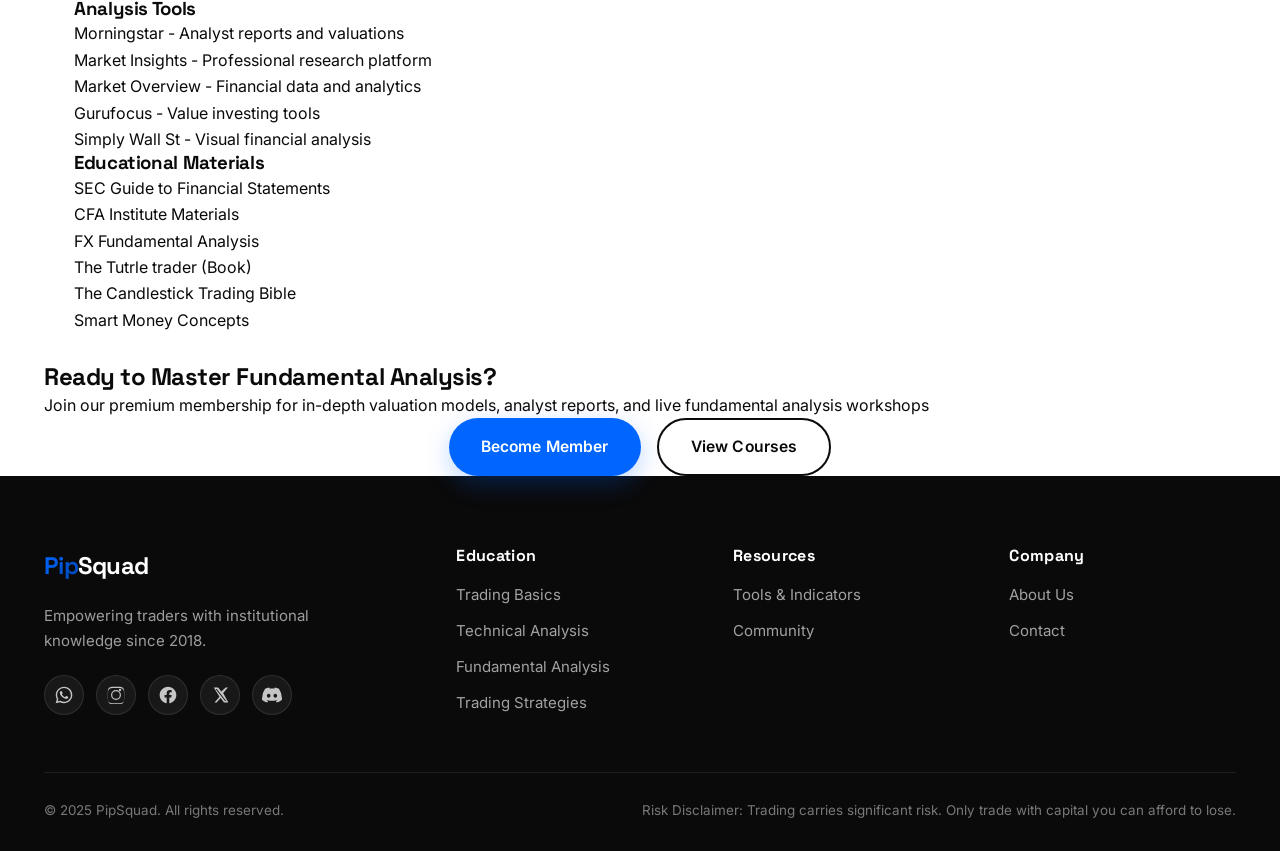
==== commit 8ec535f7: "Update fundamental-analysis.html" ====
--- a/fundamental-analysis.html
+++ b/fundamental-analysis.html
@@ -1263,8 +1263,8 @@
             <h2>Ready to Master Fundamental Analysis?</h2>
             <p>Join our premium membership for in-depth valuation models, analyst reports, and live fundamental analysis workshops</p>
             <div class="cta-buttons">
-                <a href="https://chat.whatsapp.com/D1Pj3rGkiK6FLyABIWQqbi" target="_blank" class="btn btn-secondary" class="btn btn-primary">Become Member</a>
-                <a href="https://chat.whatsapp.com/D1Pj3rGkiK6FLyABIWQqbi" target="_blank" class="btn btn-secondary" class="btn btn-secondary">View Courses</a>
+                <a href="https://chat.whatsapp.com/D1Pj3rGkiK6FLyABIWQqbi" target="_blank"  class="btn btn-primary">Become Member</a>
+                <a href="https://chat.whatsapp.com/D1Pj3rGkiK6FLyABIWQqbi" target="_blank"  class="btn btn-secondary">View Courses</a>
             </div>
         </div>
     </section>
@@ -1376,70 +1376,59 @@
 });
 </script>
 
-<!-- Scoped visual + overflow fix for the new Interest Rates & Forex section only -->
 <style>
-  /* ---- 1. Containment: stop this section from ever causing horizontal scroll ---- */
+  /* ===== Overflow containment for Interest Rates section ===== */
+  html, body {
+    overflow-x: hidden;          /* global safety net — fixes any stray overflow */
+    max-width: 100%;
+  }
+
   .interest-rates-extra {
     background: linear-gradient(180deg, var(--white) 0%, var(--off-white) 100%);
     border-radius: var(--radius-lg);
     padding: 60px 40px;
     margin: 40px 0;
-    /* hard containment */
     max-width: 100%;
     overflow: hidden;
     box-sizing: border-box;
   }
 
-  /* Neutralise the base grid's negative top margin inside this section only */
   .interest-rates-extra .features-grid {
     margin: 0 auto 40px;
     padding: 0;
     max-width: 100%;
+    grid-template-columns: repeat(auto-fit, minmax(0, 1fr));
   }
 
-  /* Let grid tracks shrink below content width on small screens */
-  .interest-rates-extra .features-grid,
   .interest-rates-extra .mission-values,
   .interest-rates-extra .pros-cons-grid {
     grid-template-columns: repeat(auto-fit, minmax(0, 1fr));
     min-width: 0;
   }
 
-  /* Stats: allow them to wrap instead of forcing 3 columns */
   .interest-rates-extra .results-stats {
-    grid-template-columns: repeat(auto-fit, minmax(140px, 1fr));
+    grid-template-columns: repeat(auto-fit, minmax(0, 1fr));
     min-width: 0;
   }
-  .interest-rates-extra .results-stats .stat-item,
-  .interest-rates-extra .stat-number,
-  .interest-rates-extra .stat-label {
-    min-width: 0;
-    overflow-wrap: anywhere;
-  }
-
-  /* Cards: never wider than their track */
+
   .interest-rates-extra .feature-card,
   .interest-rates-extra .value-card,
-  .interest-rates-extra .pros-cons-card {
+  .interest-rates-extra .pros-cons-card,
+  .interest-rates-extra .stat-item {
     min-width: 0;
     max-width: 100%;
     box-sizing: border-box;
+    overflow-wrap: anywhere;
   }
 
-  /* Quote: contain long words */
   .interest-rates-extra .founder-quote {
     min-width: 0;
     max-width: 100%;
     overflow-wrap: anywhere;
   }
 
-  /* ---- 2. Reveal visibility fallback ---- */
-  .interest-rates-extra .reveal {
-    opacity: 1;
-    transform: none;
-  }
-
-  /* ---- 3. Blue icon strokes ---- */
+  .interest-rates-extra .reveal { opacity: 1; transform: none; }
+
   .interest-rates-extra .feature-icon svg,
   .interest-rates-extra .feature-icon svg path,
   .interest-rates-extra .feature-icon svg circle {
@@ -1452,16 +1441,10 @@
     stroke: var(--white);
   }
 
-  /* ---- 4. Small screens ---- */
   @media (max-width: 640px) {
-    .interest-rates-extra {
-      padding: 40px 16px;
-      border-radius: var(--radius-md);
-      margin: 24px 0;
-    }
+    .interest-rates-extra { padding: 40px 16px; border-radius: var(--radius-md); margin: 24px 0; }
   }
 </style>
-
 <script>
   // Reveal animation for the new section's .reveal cards
   (function () {
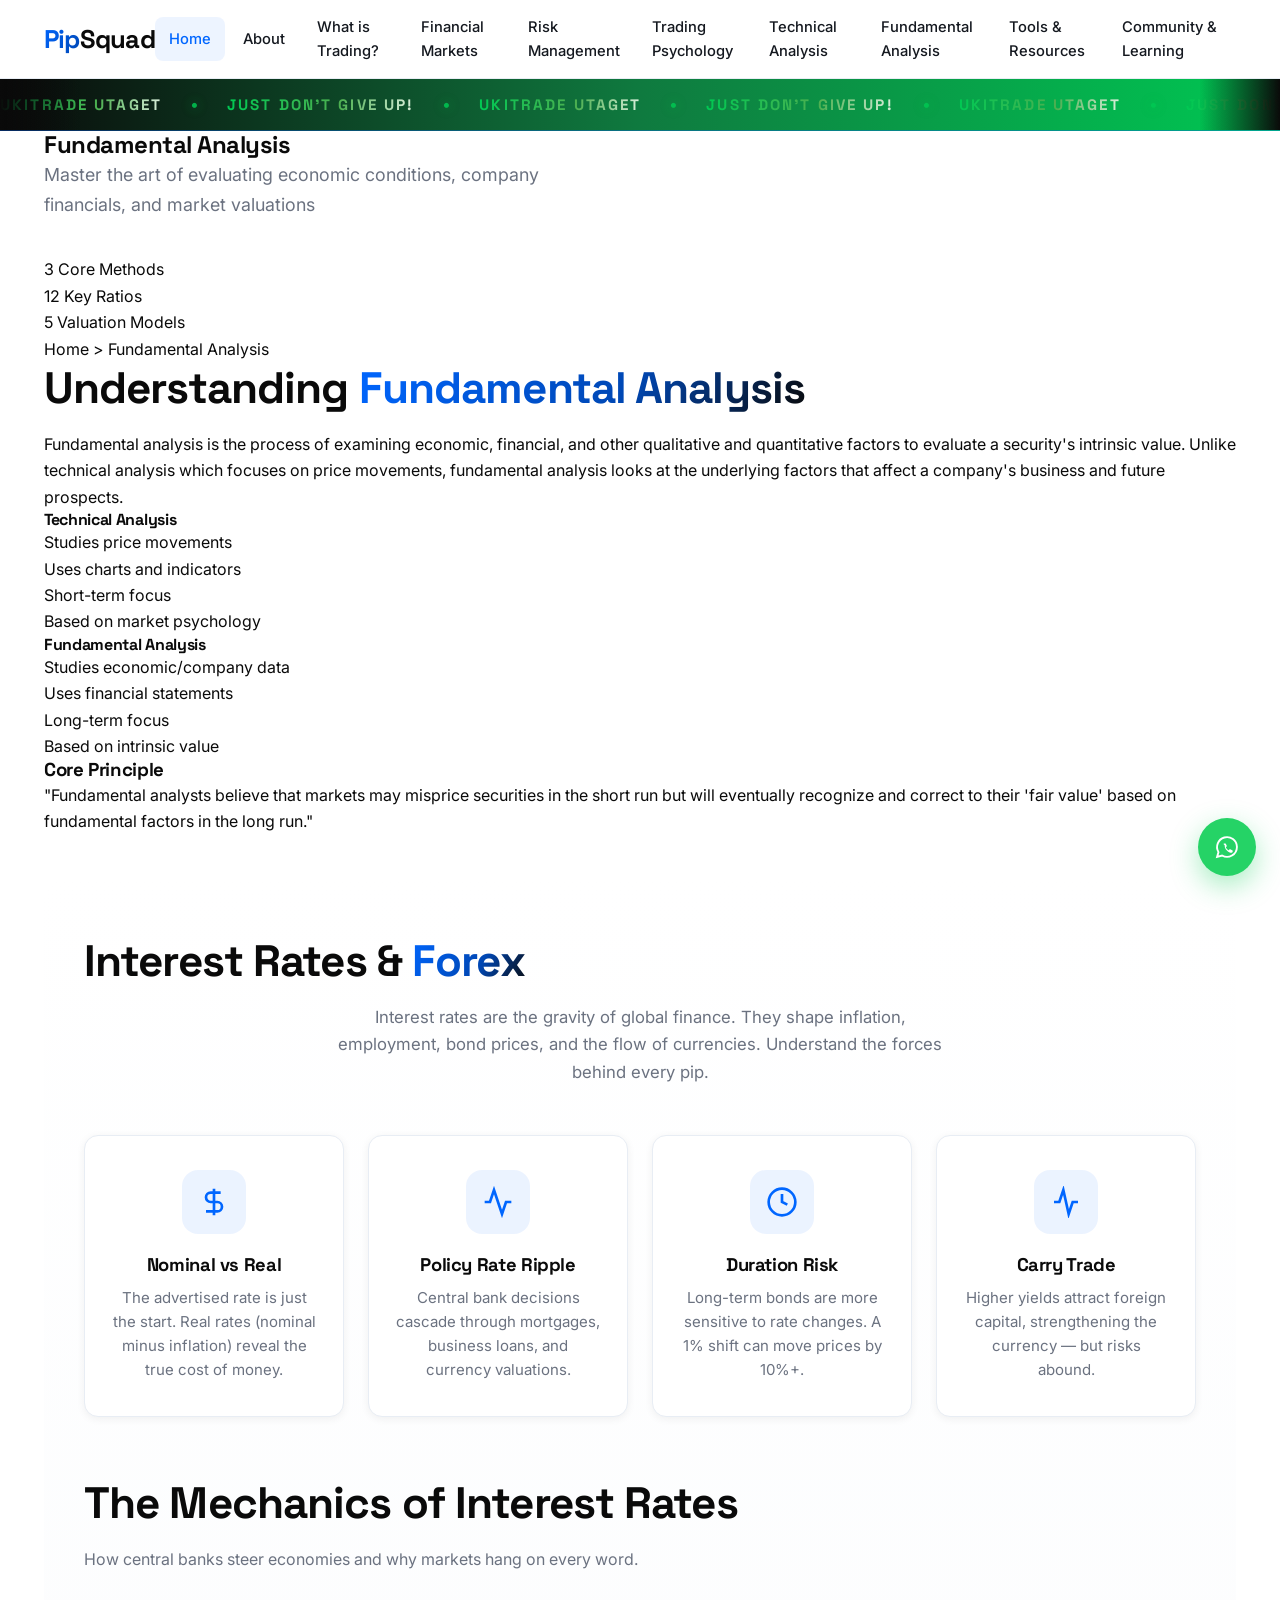
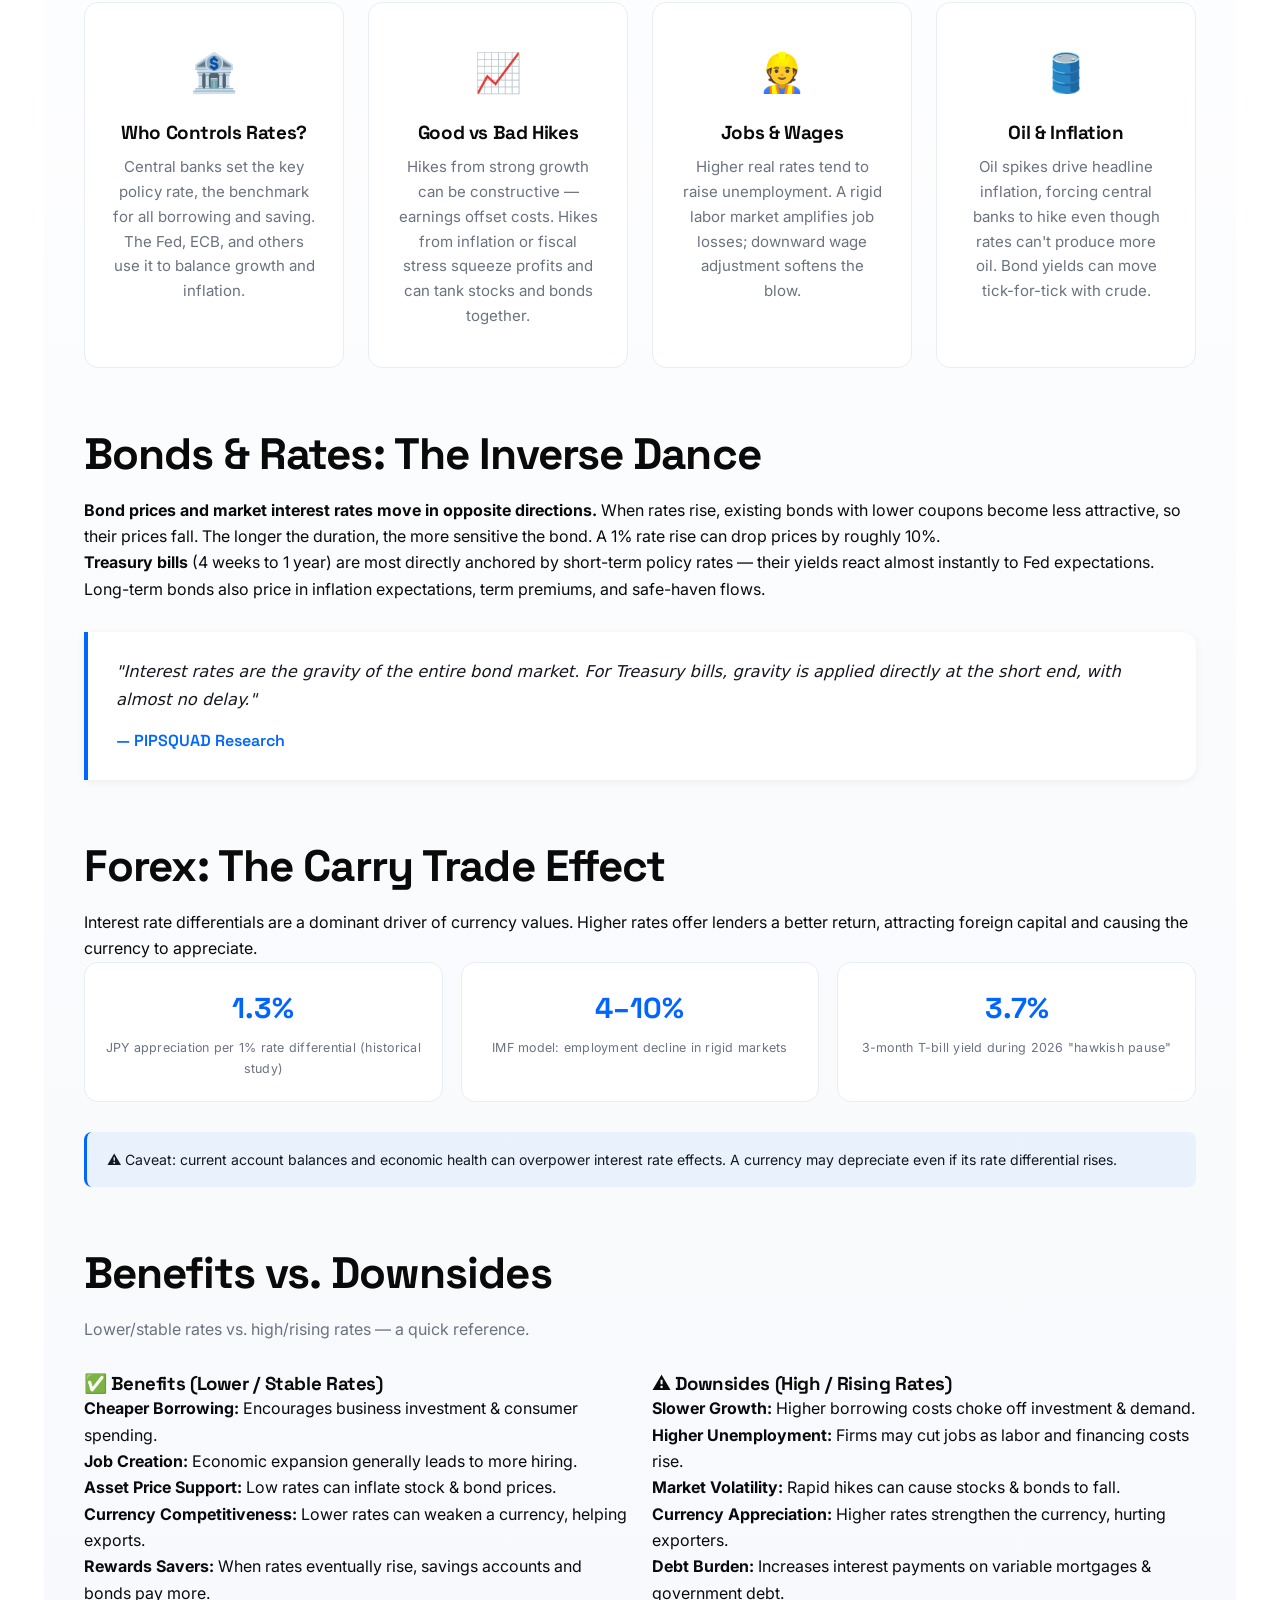
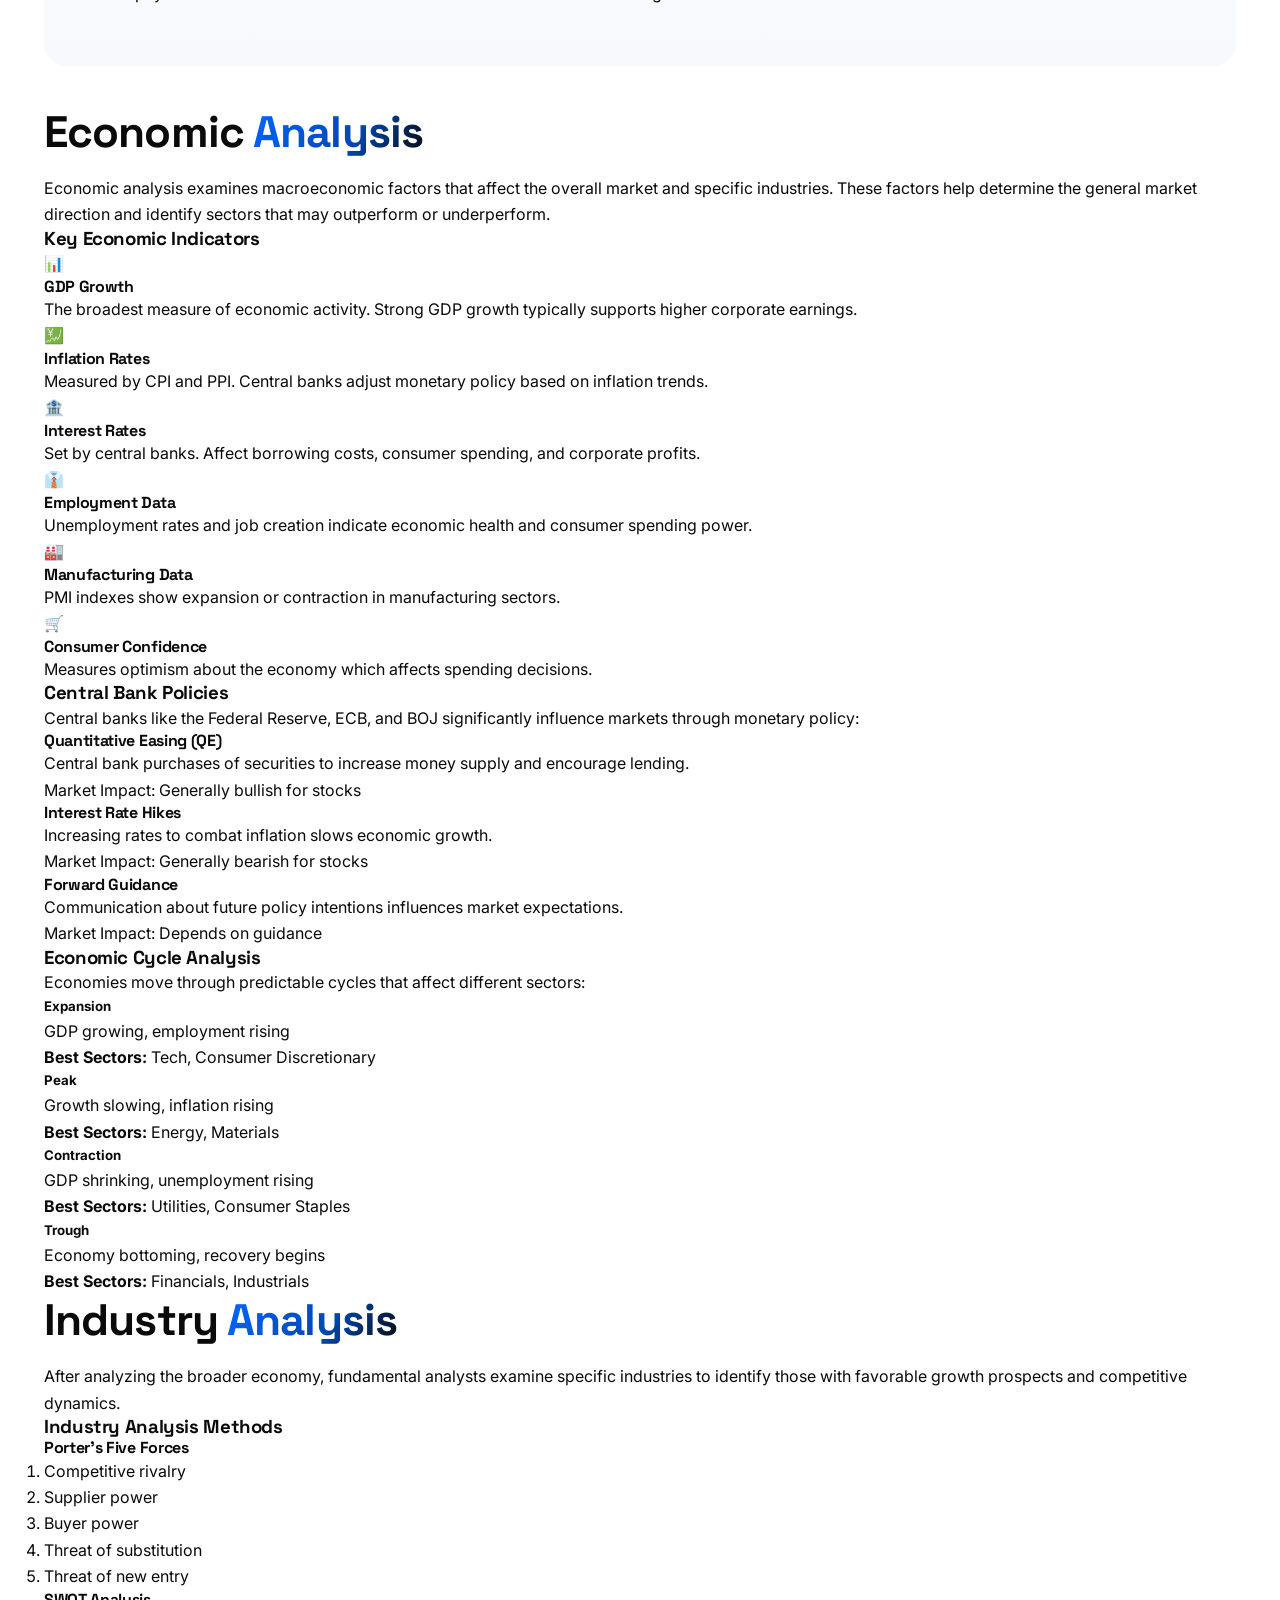
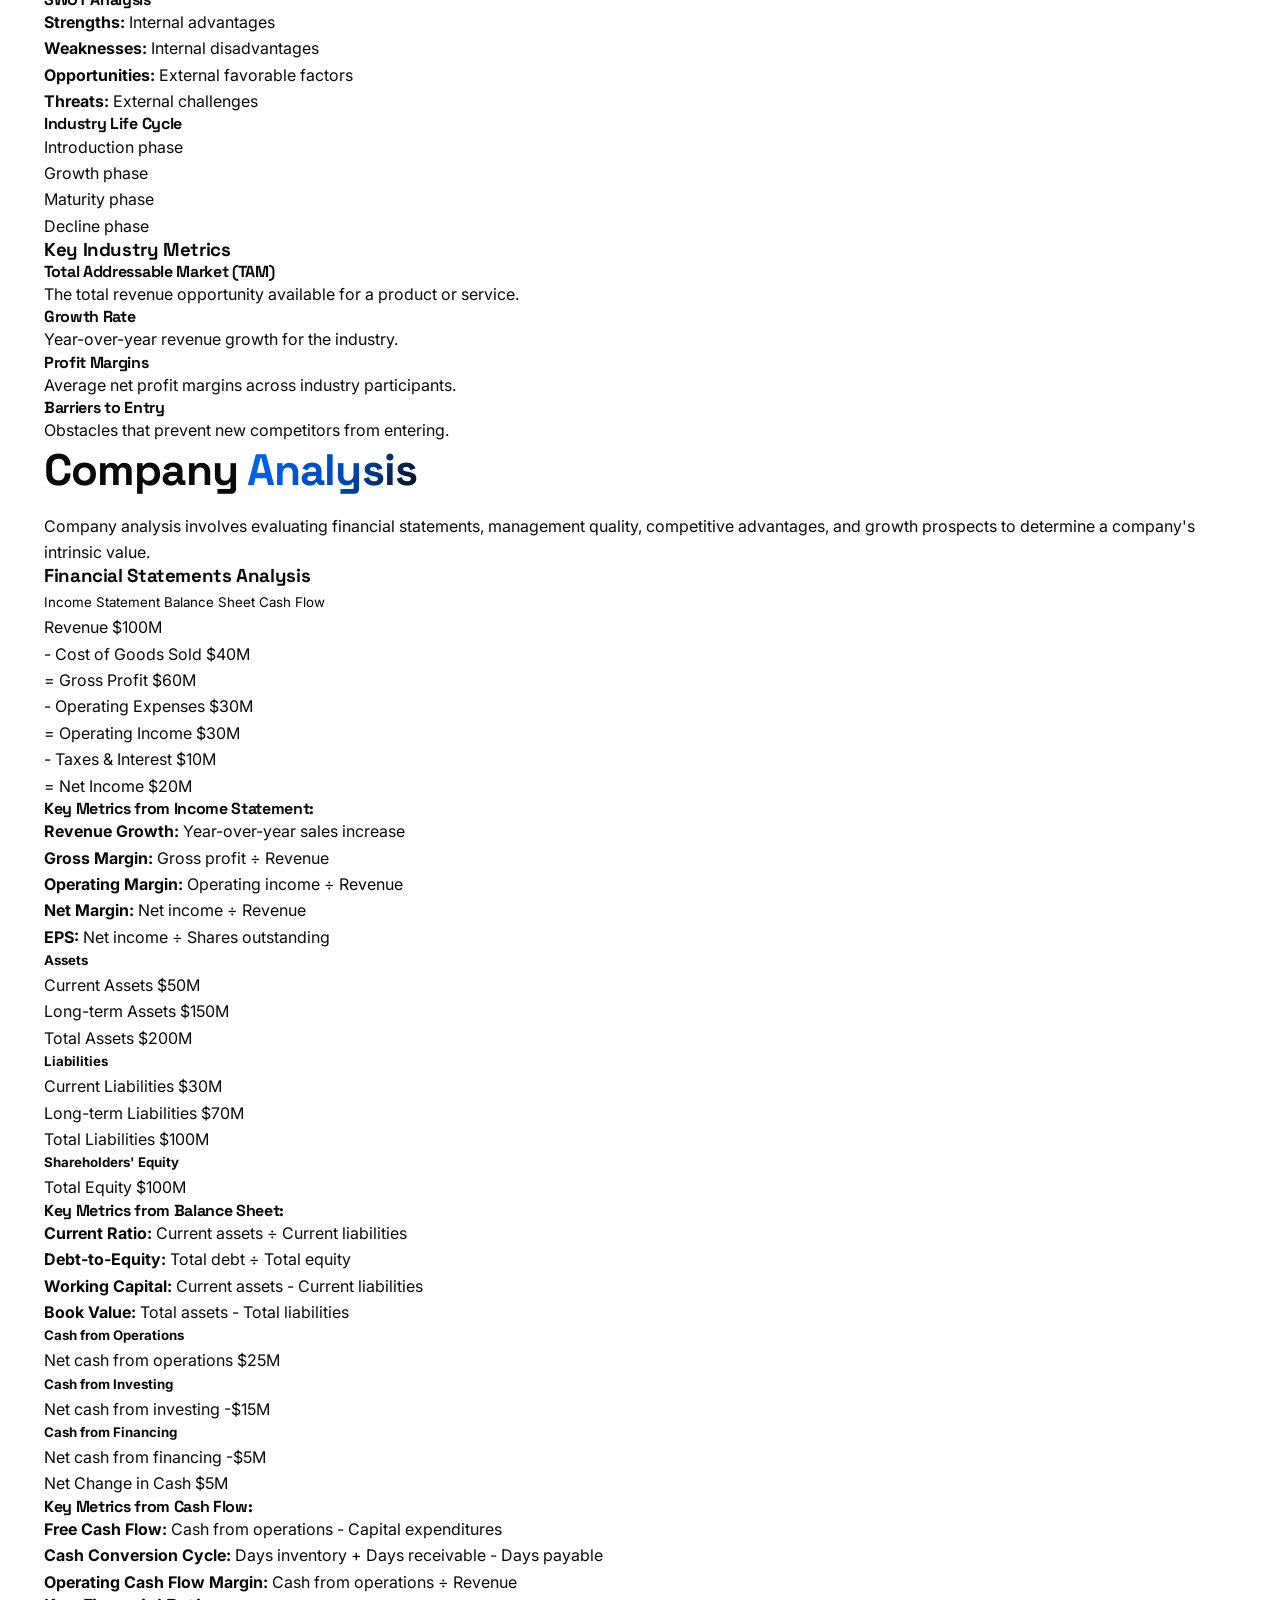
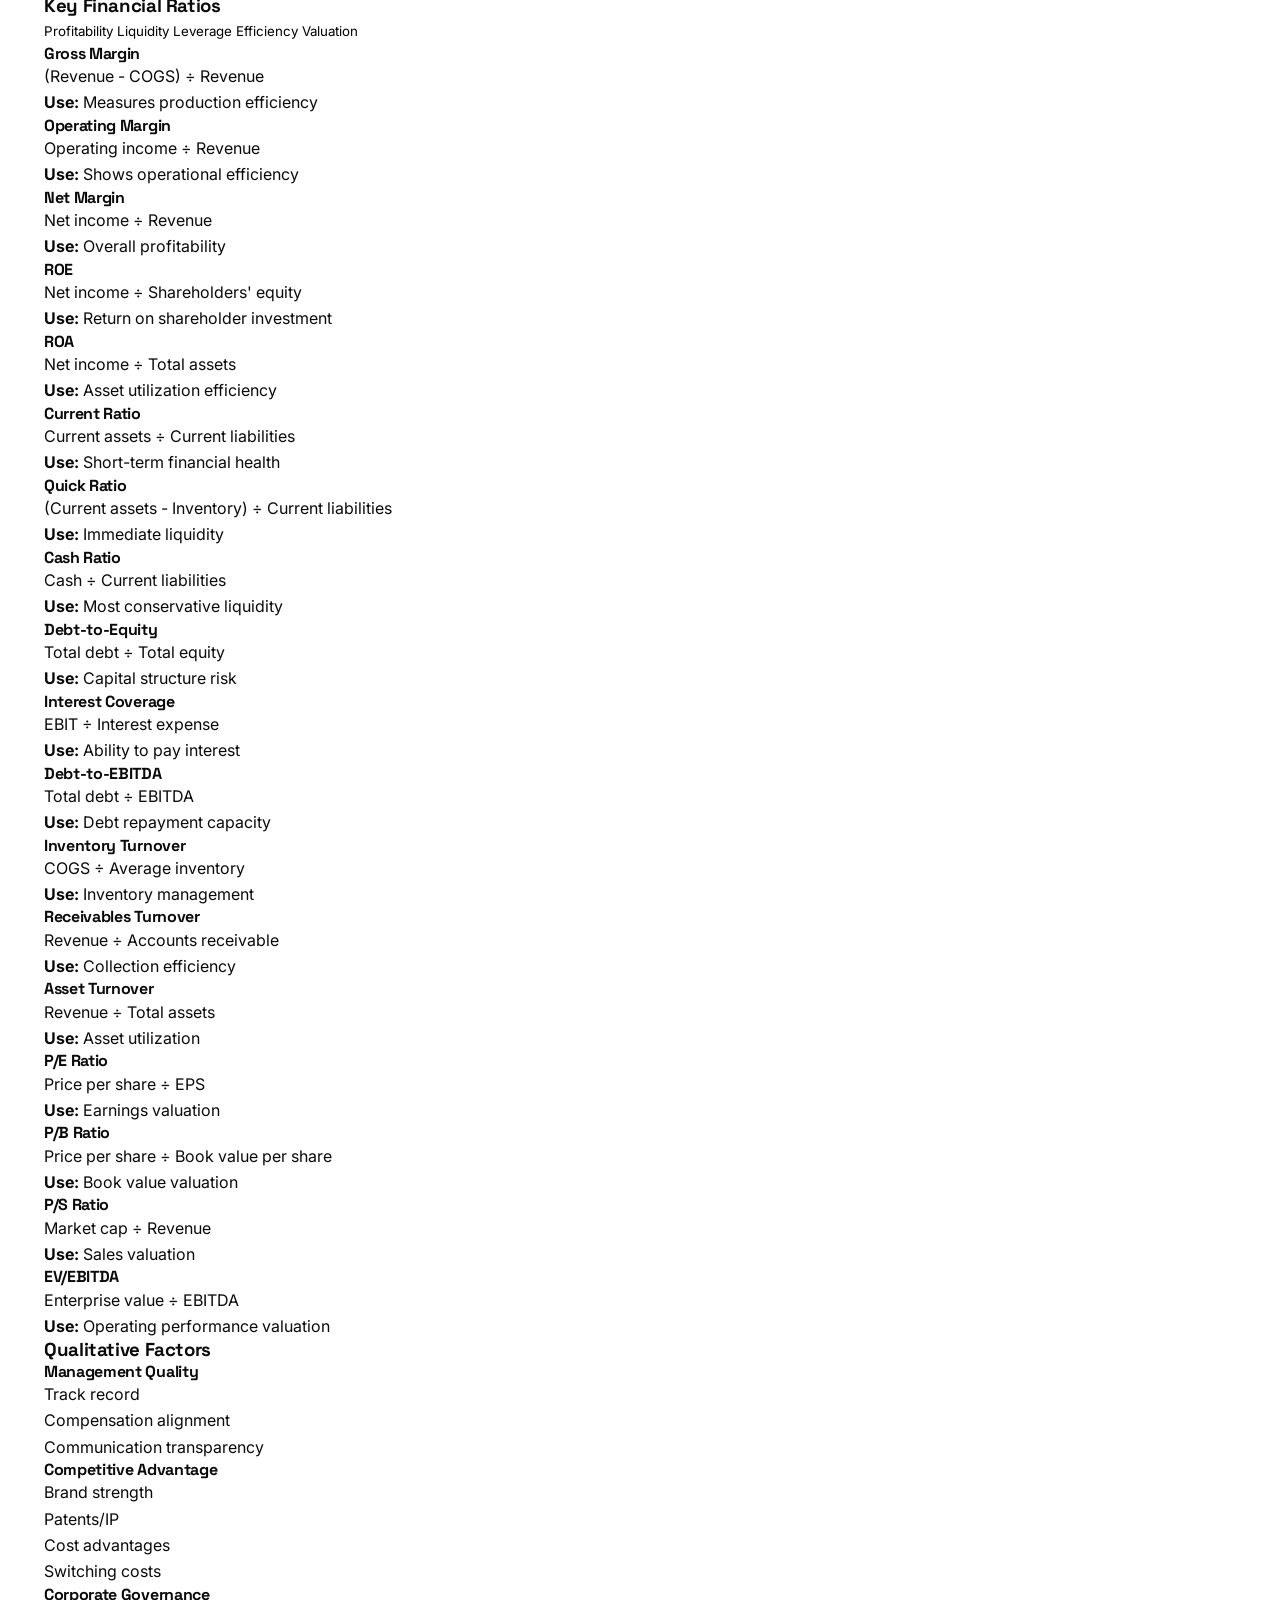
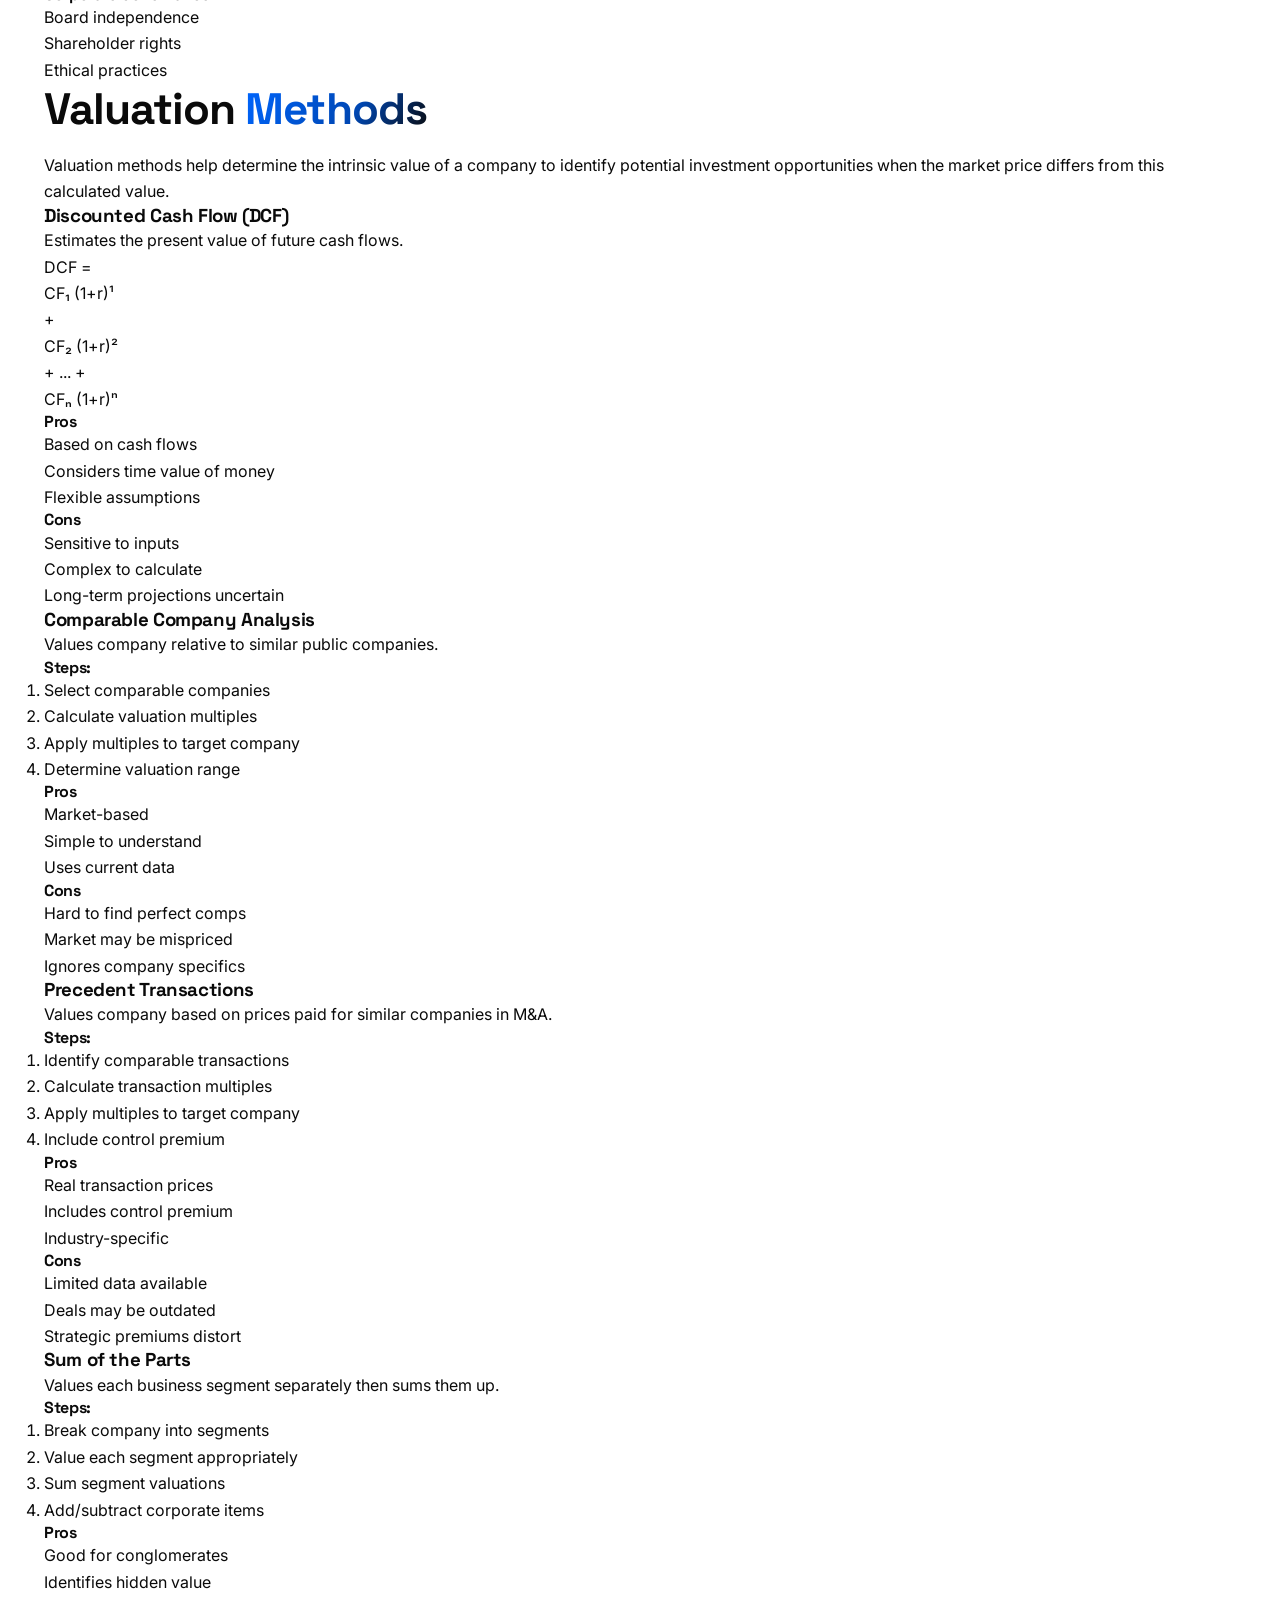
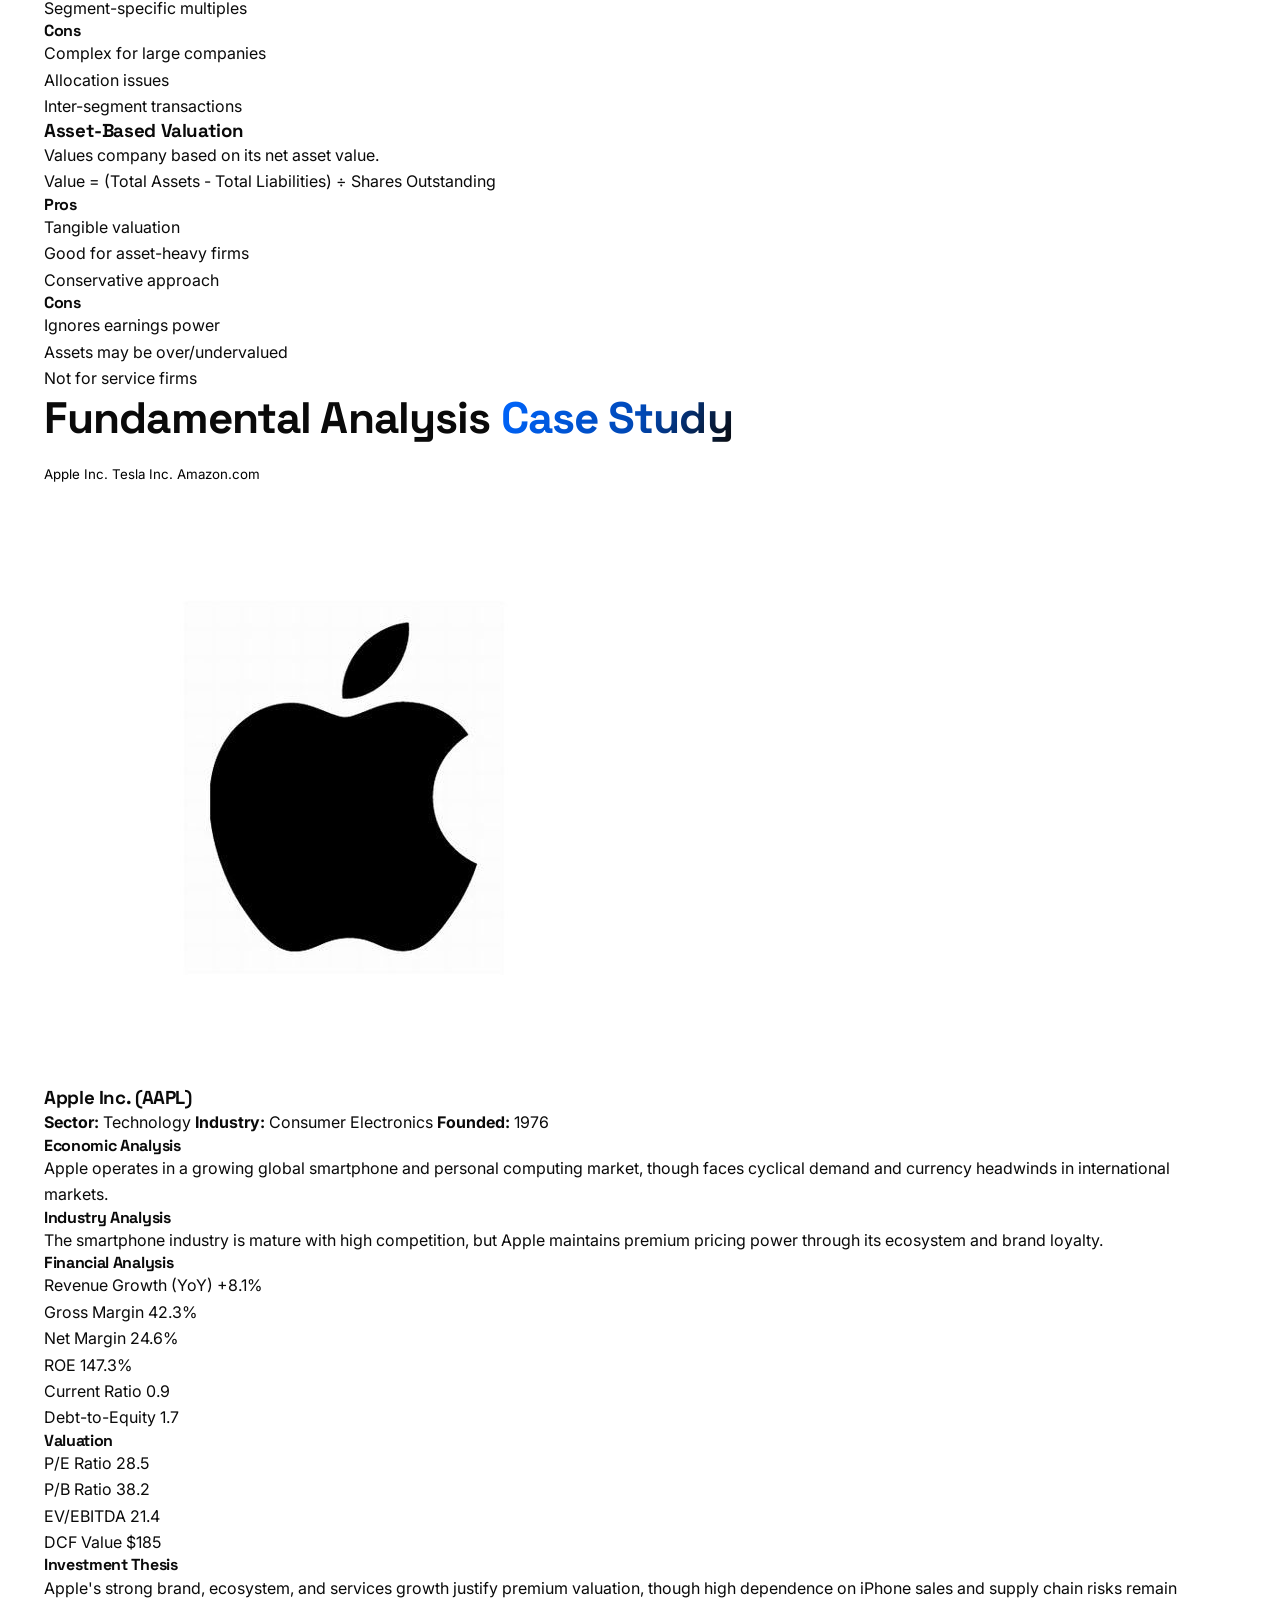
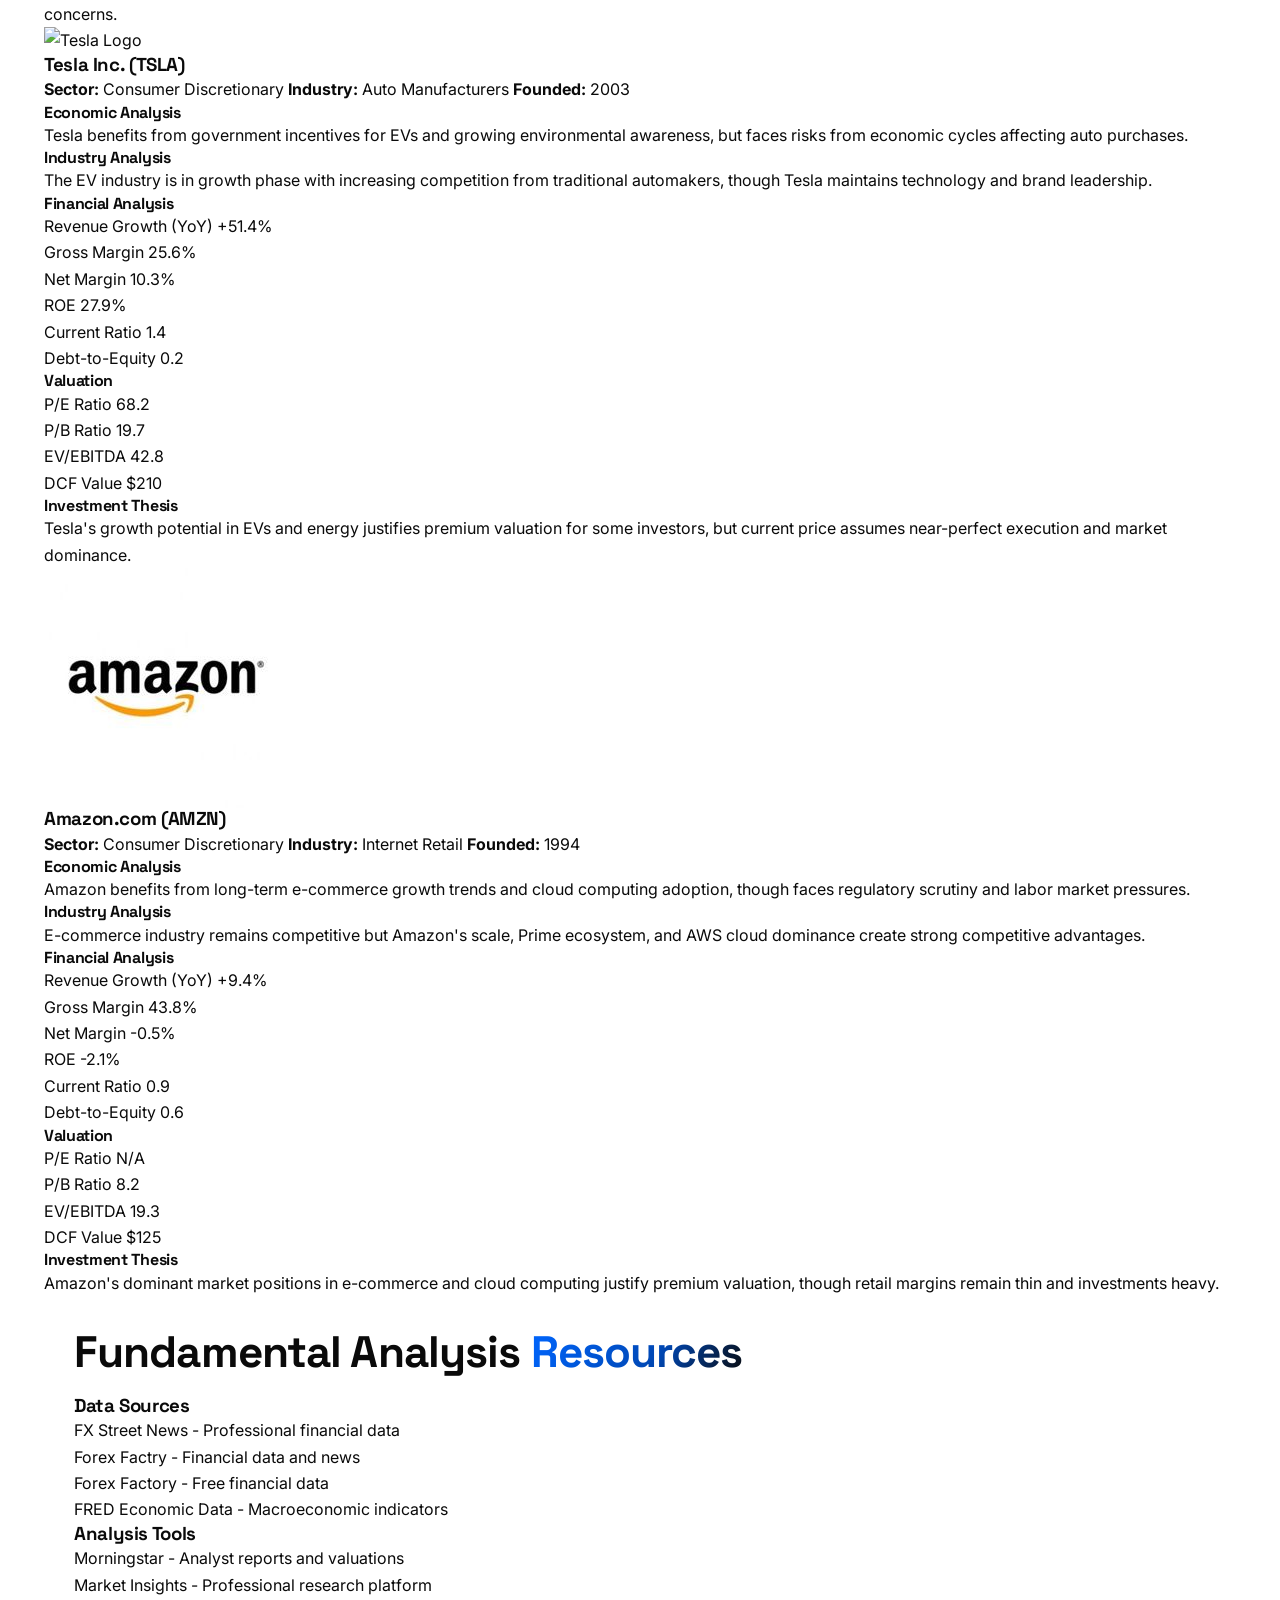
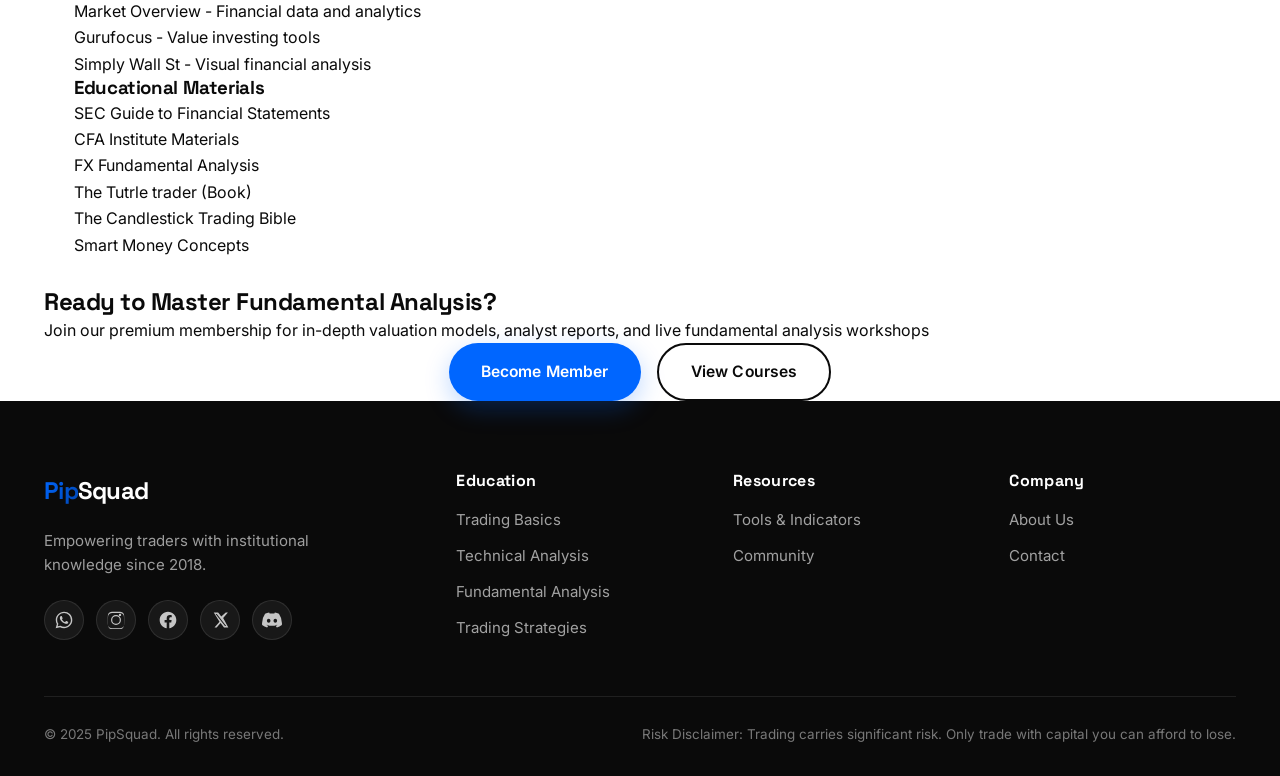
==== commit 9e142433: "Update fundamental-analysis.html" ====
--- a/fundamental-analysis.html
+++ b/fundamental-analysis.html
@@ -1377,12 +1377,13 @@
 </script>
 
 <style>
-  /* ===== Overflow containment for Interest Rates section ===== */
+  /* ===== Global overflow safety net (stops horizontal drift) ===== */
   html, body {
-    overflow-x: hidden;          /* global safety net — fixes any stray overflow */
+    overflow-x: hidden;
     max-width: 100%;
   }
 
+  /* ===== Section container ===== */
   .interest-rates-extra {
     background: linear-gradient(180deg, var(--white) 0%, var(--off-white) 100%);
     border-radius: var(--radius-lg);
@@ -1393,24 +1394,41 @@
     box-sizing: border-box;
   }
 
+  /* ===== Features: 4 across on desktop ===== */
   .interest-rates-extra .features-grid {
-    margin: 0 auto 40px;
+    display: grid;
+    grid-template-columns: repeat(4, minmax(0, 1fr));
+    gap: 24px;
+    margin: 0 auto 50px;
     padding: 0;
     max-width: 100%;
-    grid-template-columns: repeat(auto-fit, minmax(0, 1fr));
   }
 
-  .interest-rates-extra .mission-values,
-  .interest-rates-extra .pros-cons-grid {
-    grid-template-columns: repeat(auto-fit, minmax(0, 1fr));
+  /* ===== Mechanics: 4 across on desktop ===== */
+  .interest-rates-extra .mission-values {
+    display: grid;
+    grid-template-columns: repeat(4, minmax(0, 1fr));
+    gap: 24px;
     min-width: 0;
   }
 
+  /* ===== Stats: 3 across ===== */
   .interest-rates-extra .results-stats {
-    grid-template-columns: repeat(auto-fit, minmax(0, 1fr));
+    display: grid;
+    grid-template-columns: repeat(3, minmax(0, 1fr));
+    gap: 18px;
     min-width: 0;
   }
 
+  /* ===== Pros / Cons: 2 across ===== */
+  .interest-rates-extra .pros-cons-grid {
+    display: grid;
+    grid-template-columns: repeat(2, minmax(0, 1fr));
+    gap: 24px;
+    min-width: 0;
+  }
+
+  /* ===== Card containment so text wraps instead of overflowing ===== */
   .interest-rates-extra .feature-card,
   .interest-rates-extra .value-card,
   .interest-rates-extra .pros-cons-card,
@@ -1427,6 +1445,7 @@
     overflow-wrap: anywhere;
   }
 
+  /* ===== Reveal fallback + icon colouring ===== */
   .interest-rates-extra .reveal { opacity: 1; transform: none; }
 
   .interest-rates-extra .feature-icon svg,
@@ -1441,8 +1460,26 @@
     stroke: var(--white);
   }
 
-  @media (max-width: 640px) {
-    .interest-rates-extra { padding: 40px 16px; border-radius: var(--radius-md); margin: 24px 0; }
+  /* ===== Responsive breakpoints ===== */
+  @media (max-width: 1024px) {
+    .interest-rates-extra .features-grid,
+    .interest-rates-extra .mission-values {
+      grid-template-columns: repeat(2, minmax(0, 1fr));
+    }
+  }
+
+  @media (max-width: 720px) {
+    .interest-rates-extra {
+      padding: 40px 20px;
+      border-radius: var(--radius-md);
+      margin: 24px 0;
+    }
+    .interest-rates-extra .features-grid,
+    .interest-rates-extra .mission-values,
+    .interest-rates-extra .results-stats,
+    .interest-rates-extra .pros-cons-grid {
+      grid-template-columns: 1fr;
+    }
   }
 </style>
 <script>
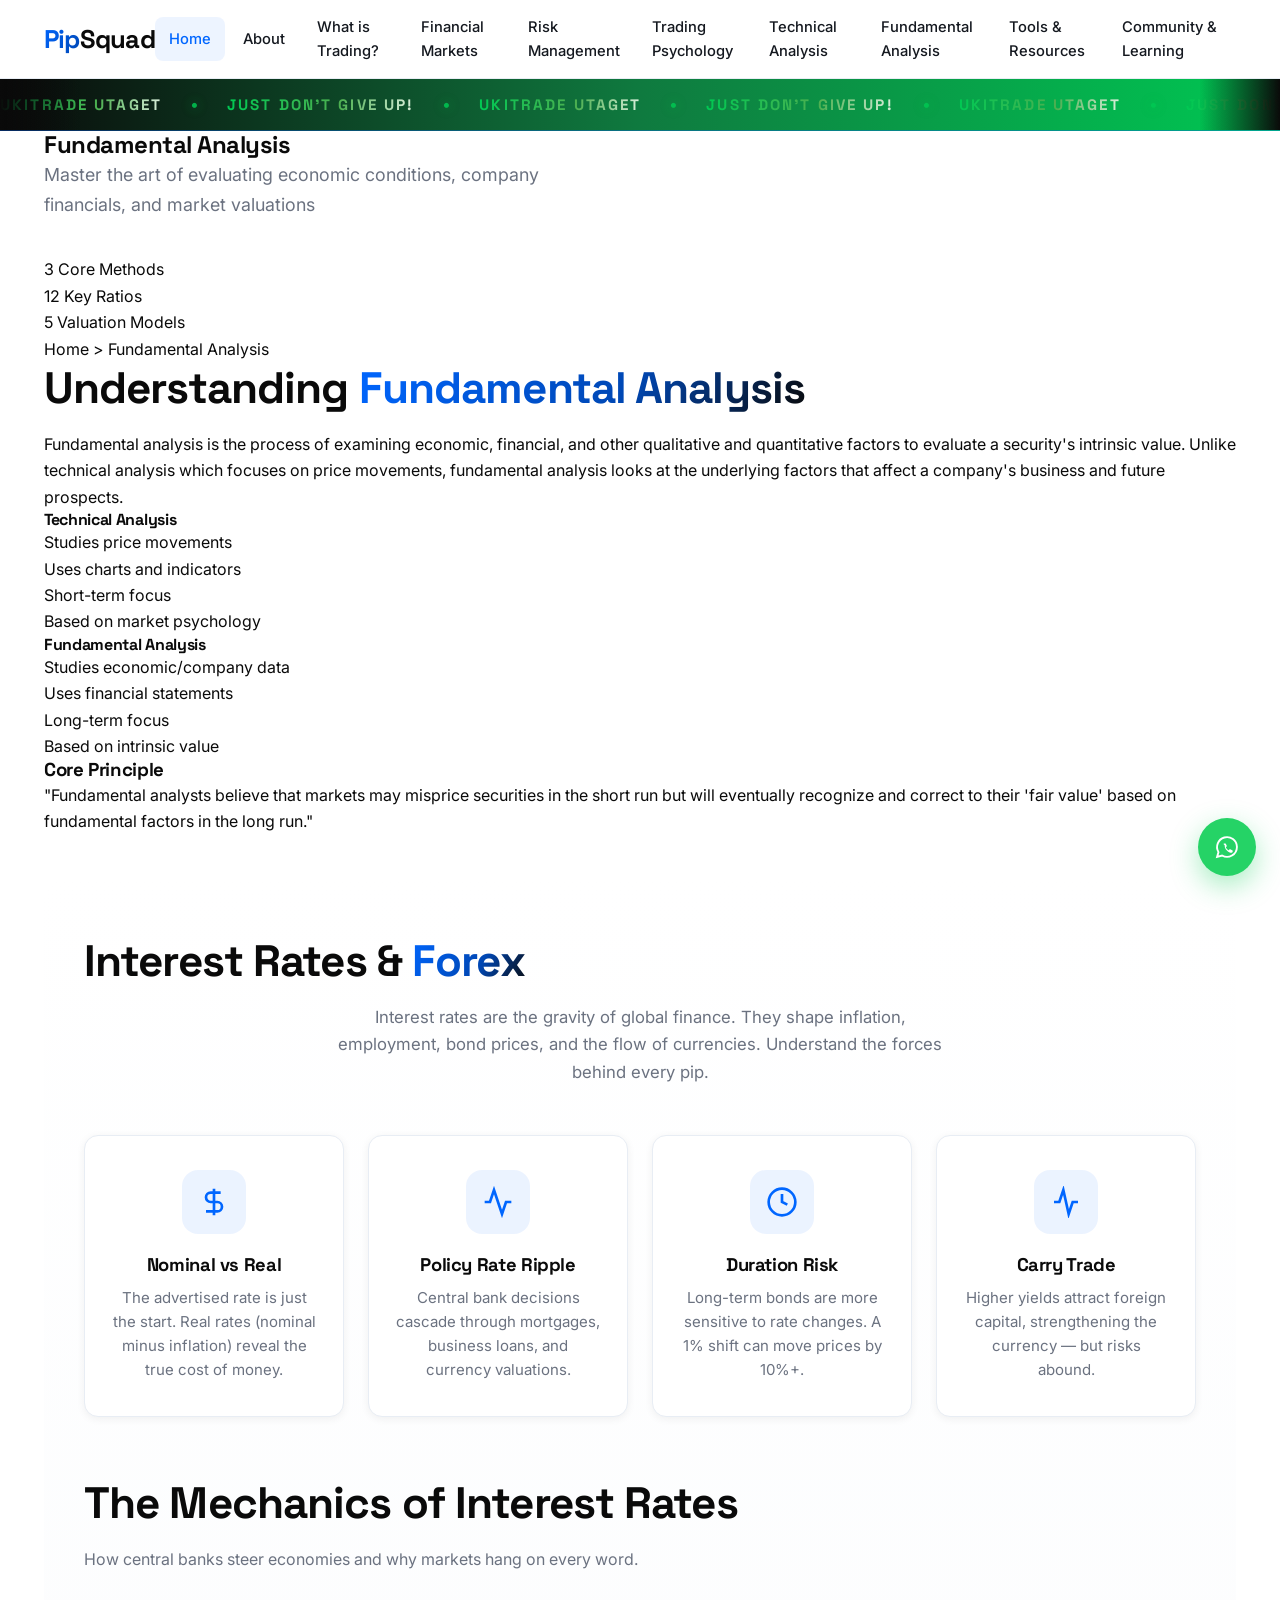
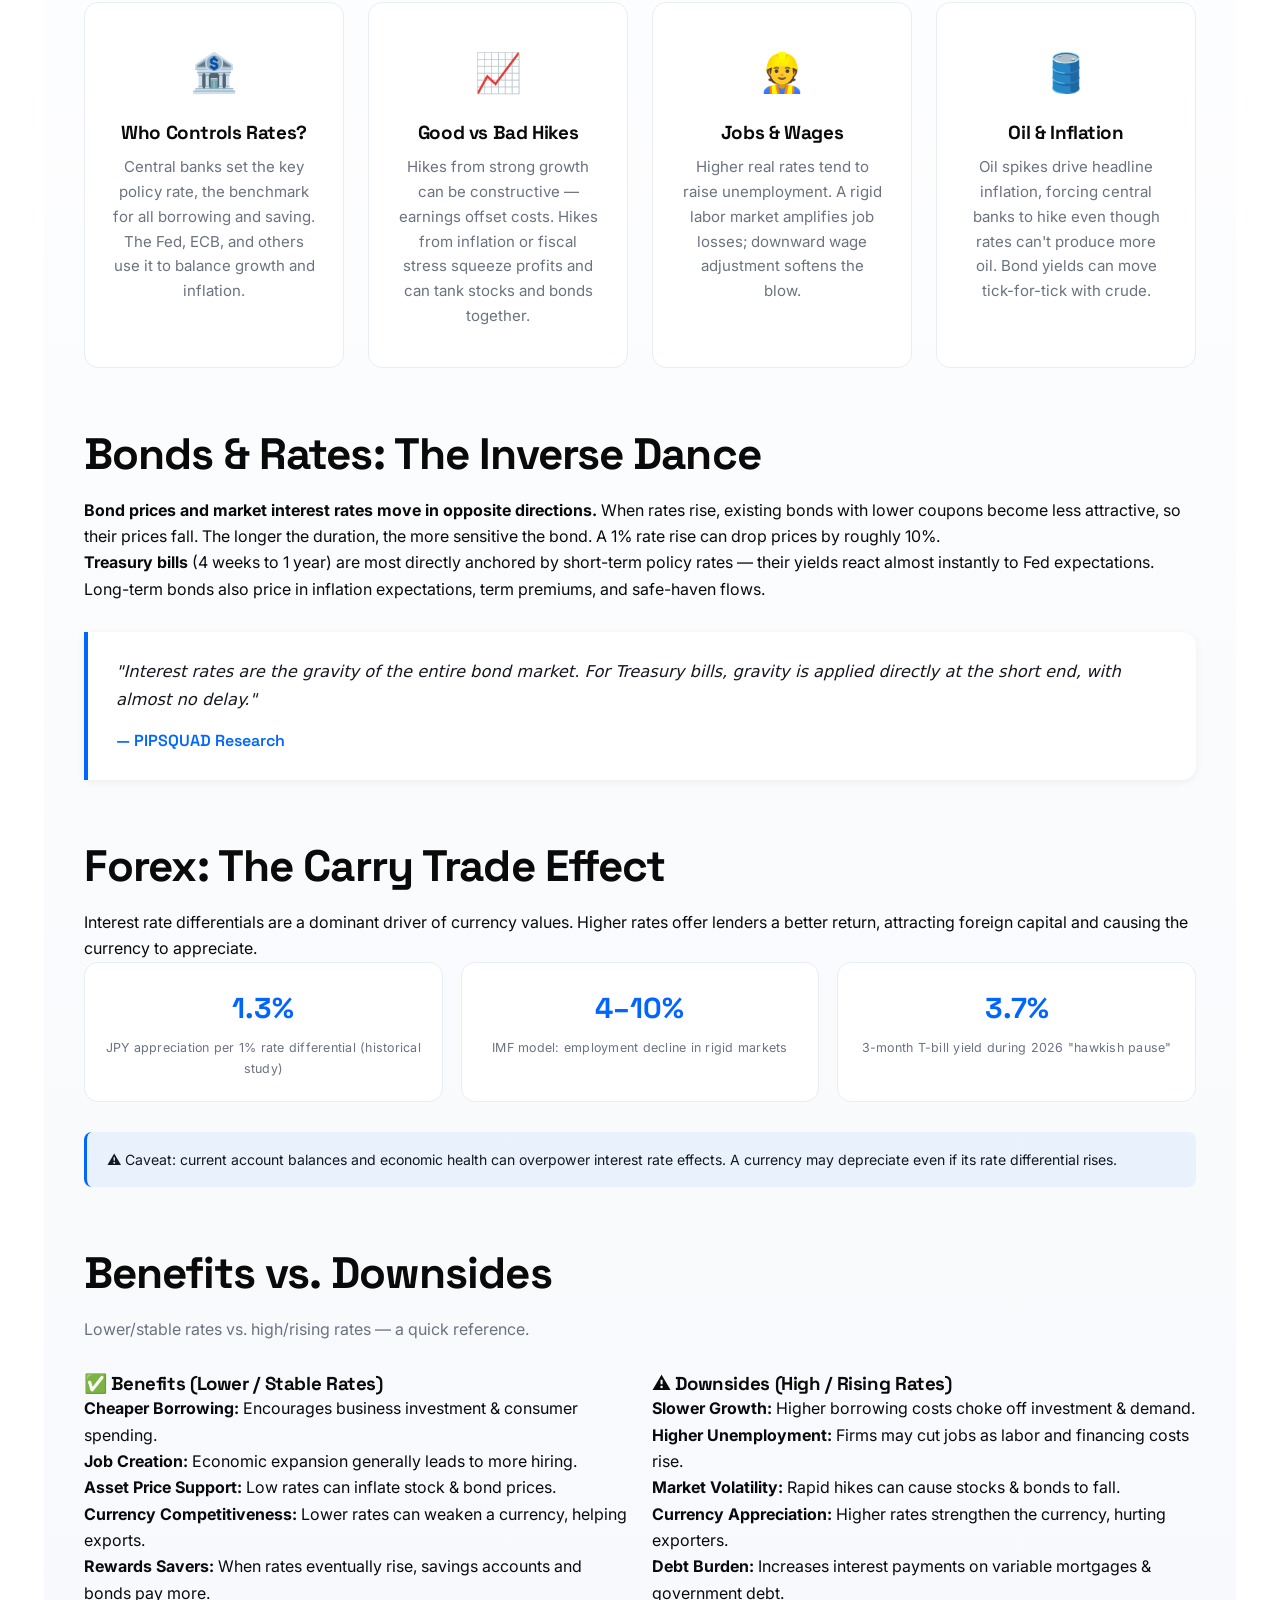
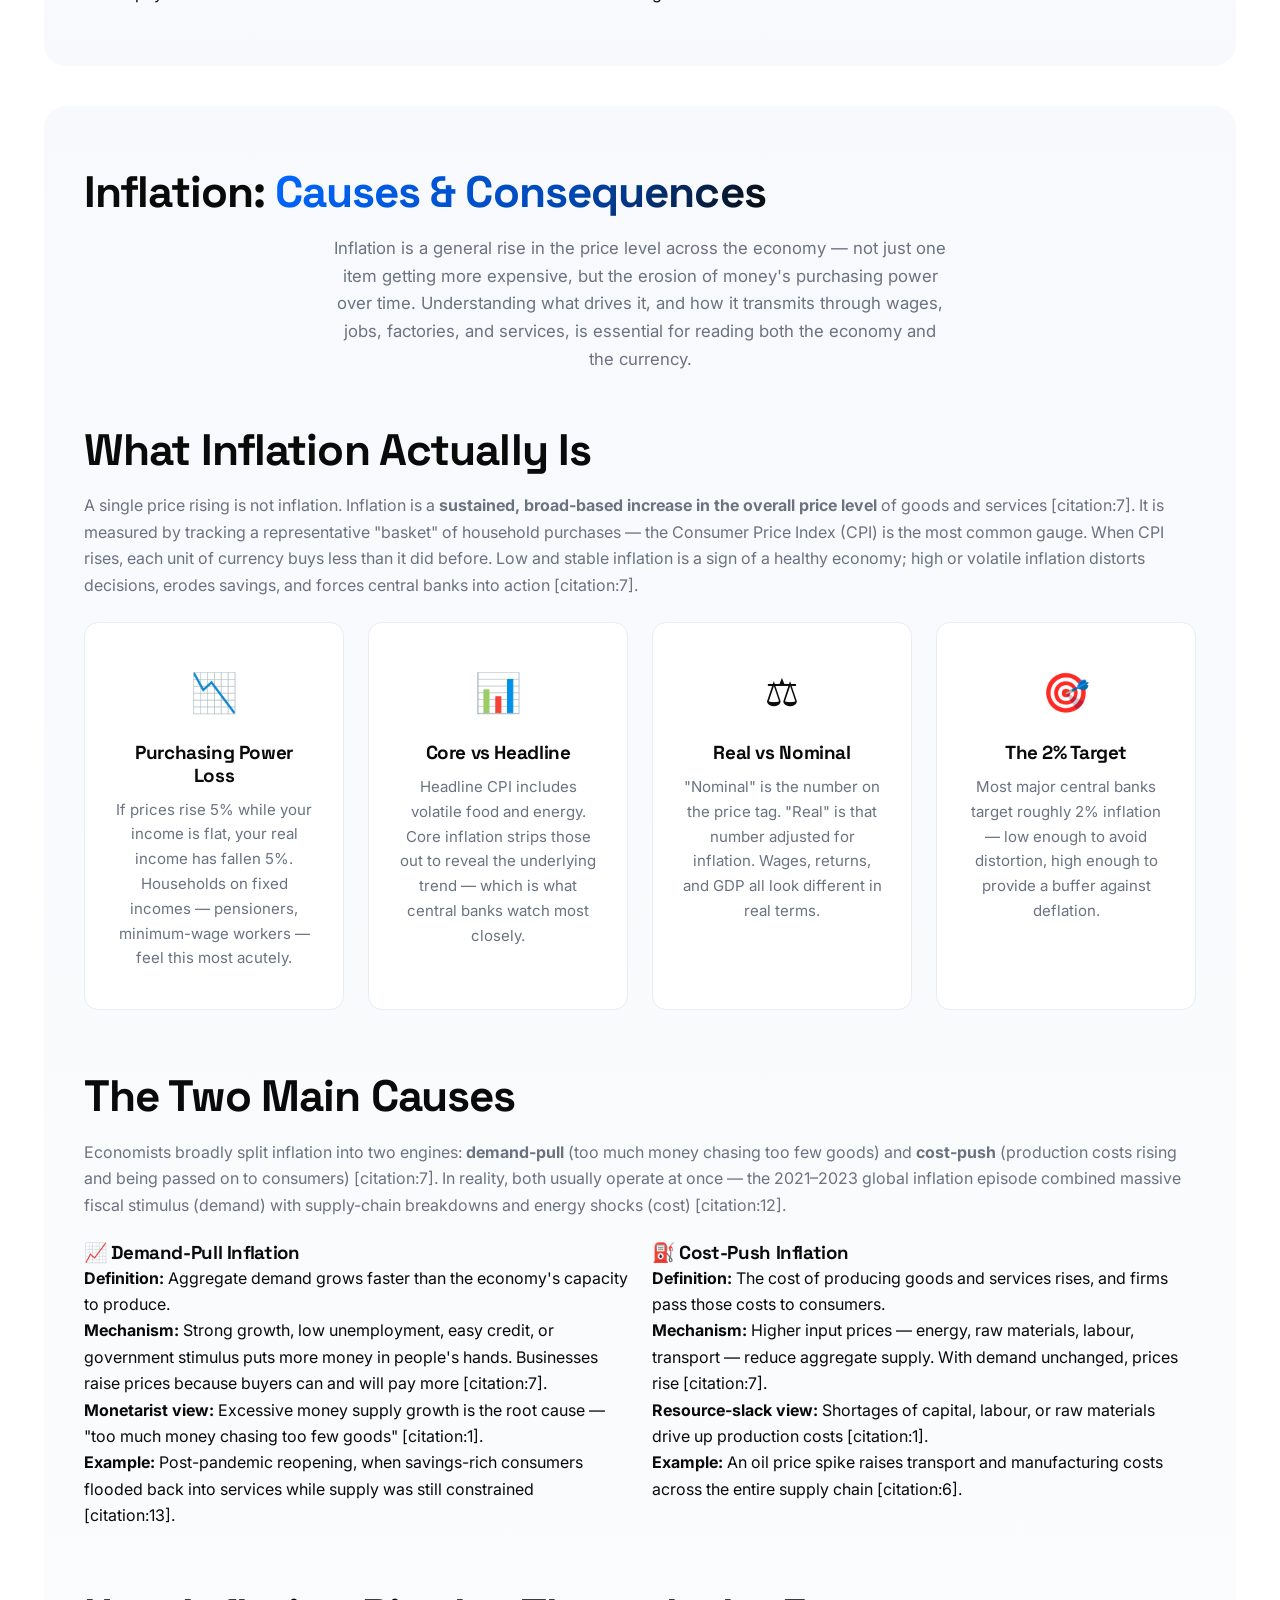
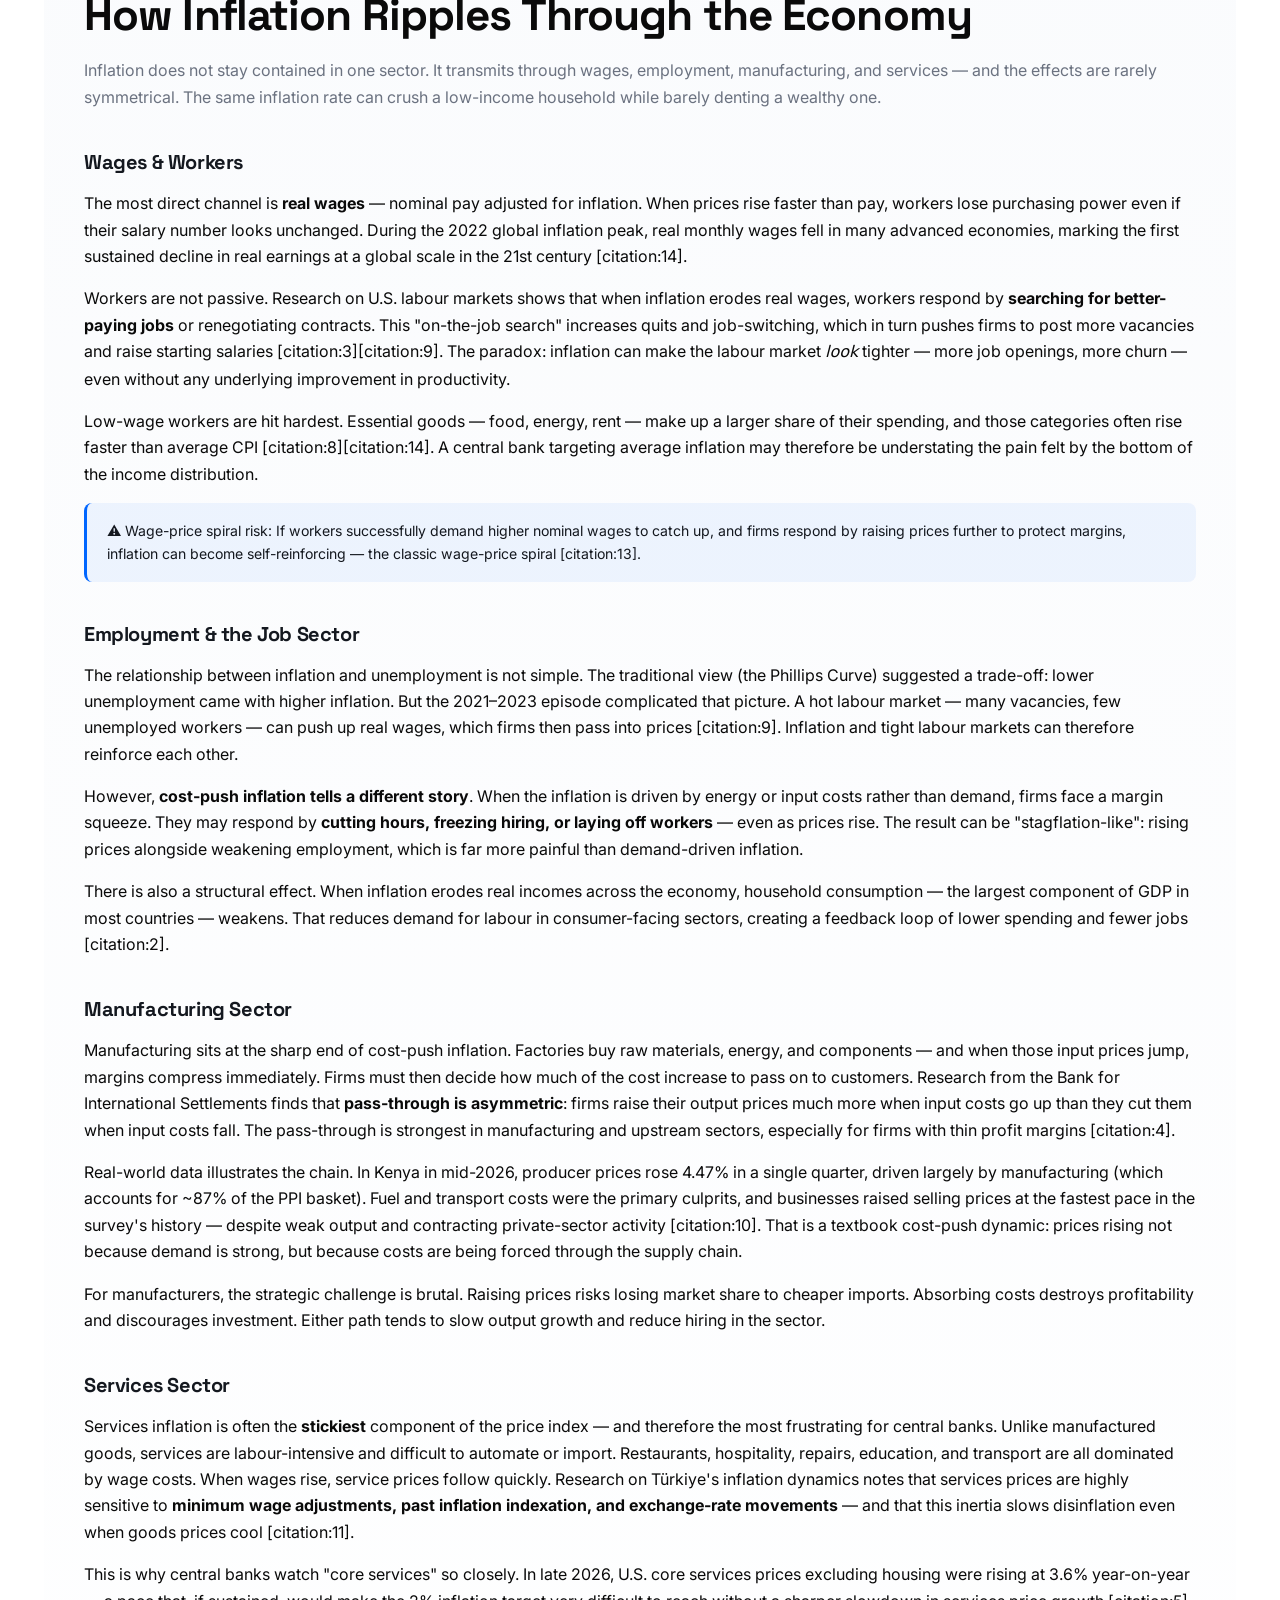
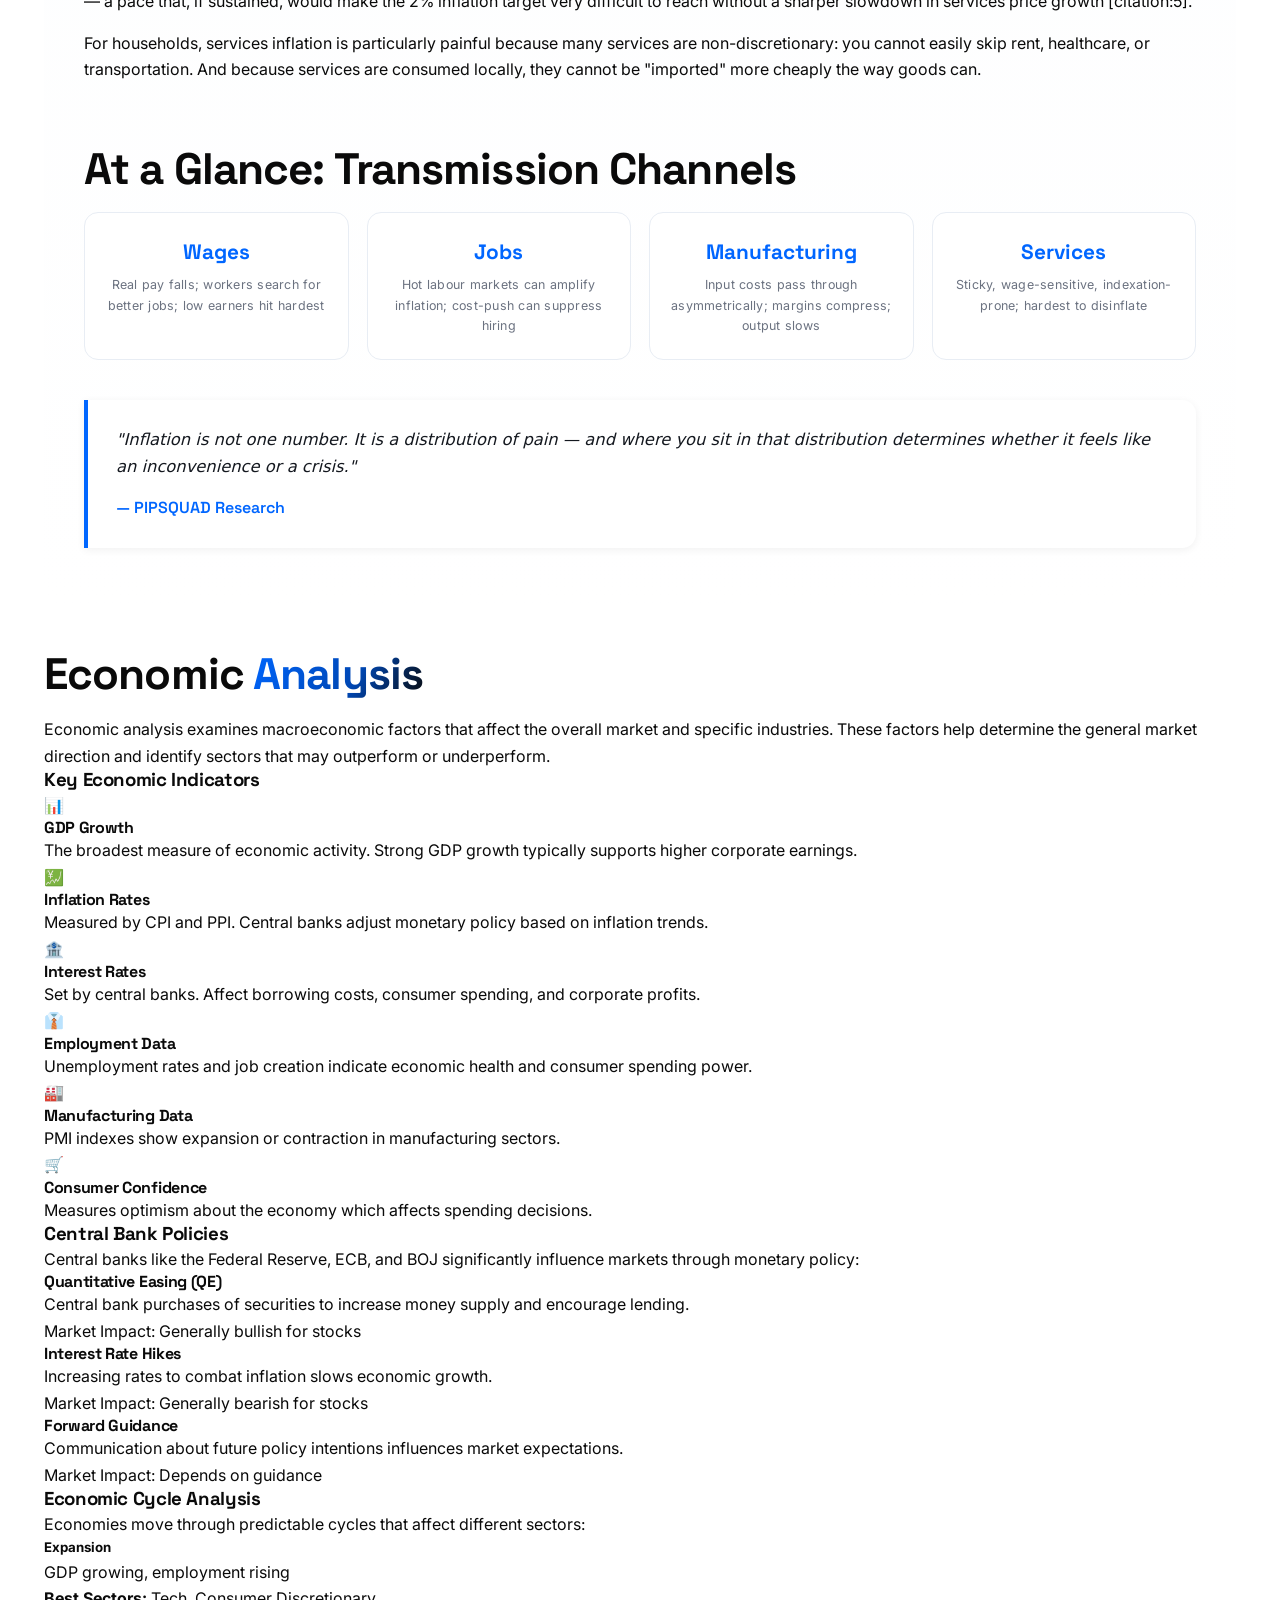
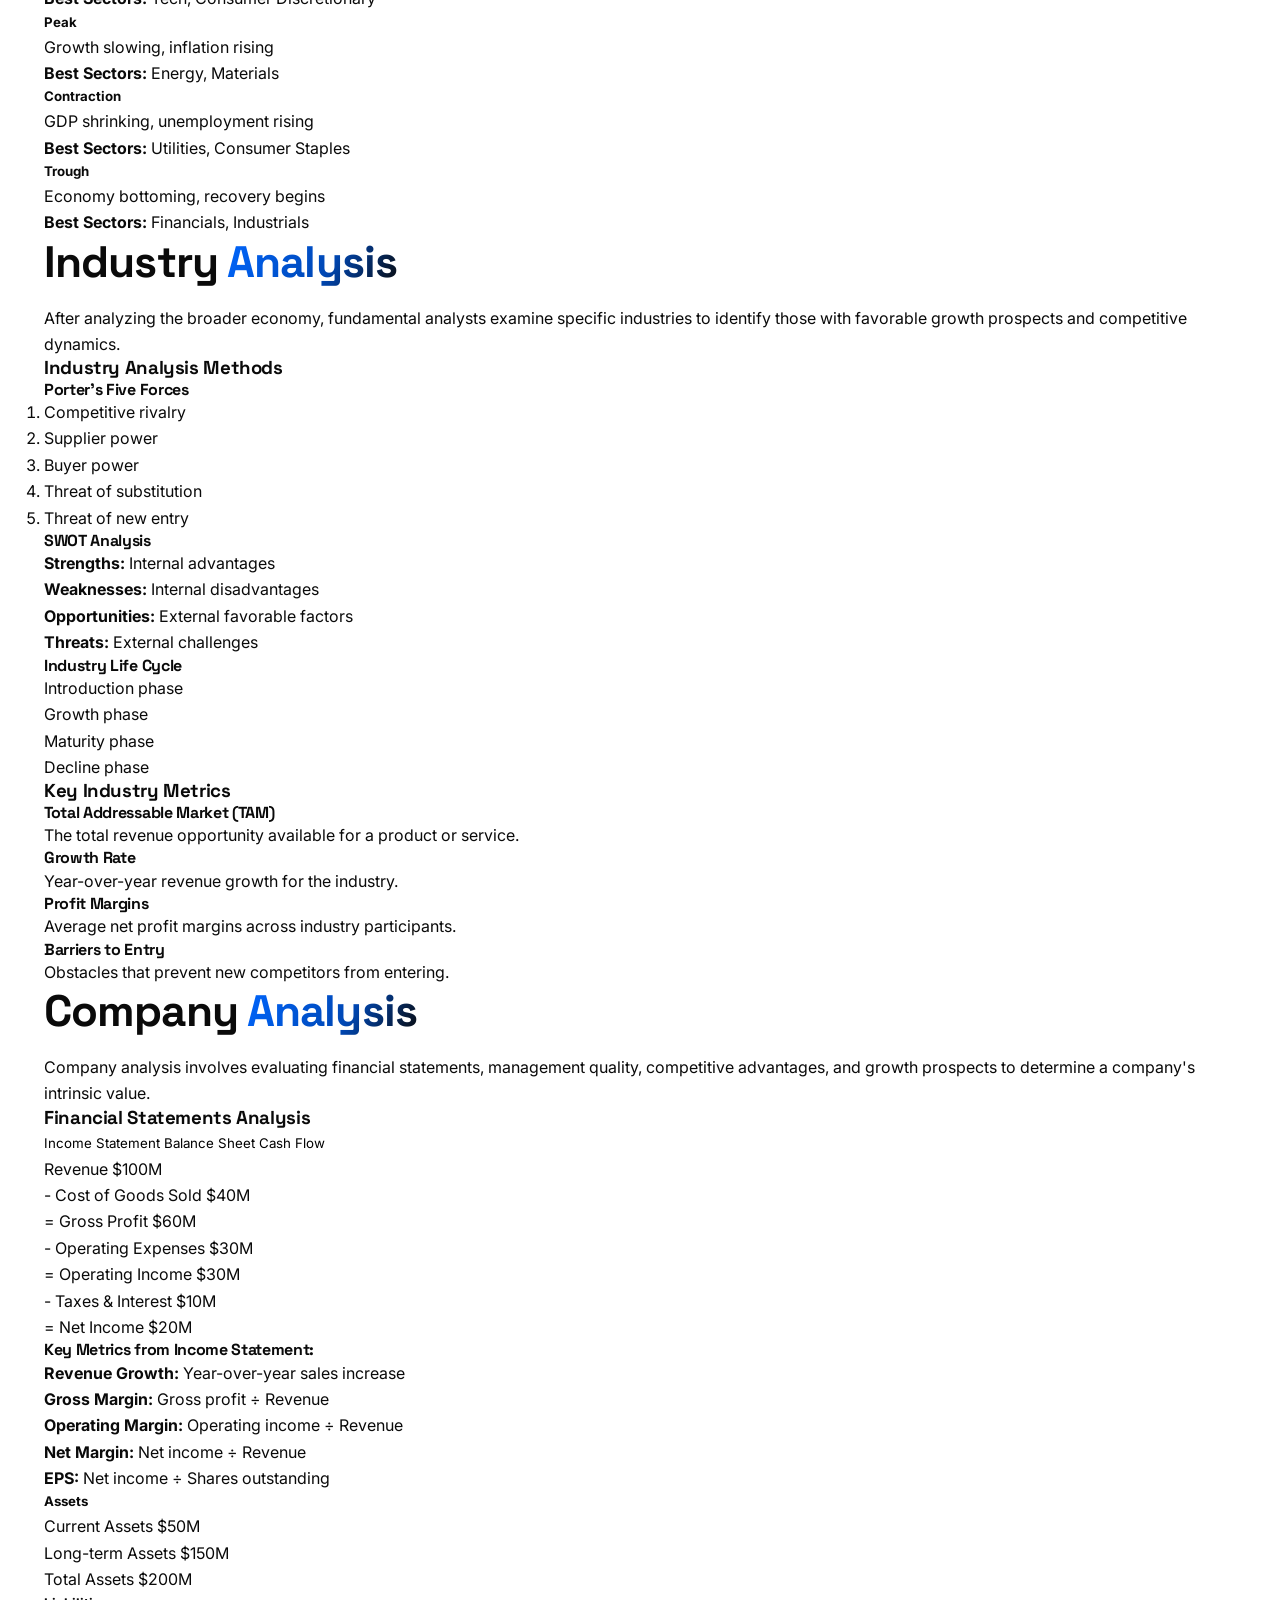
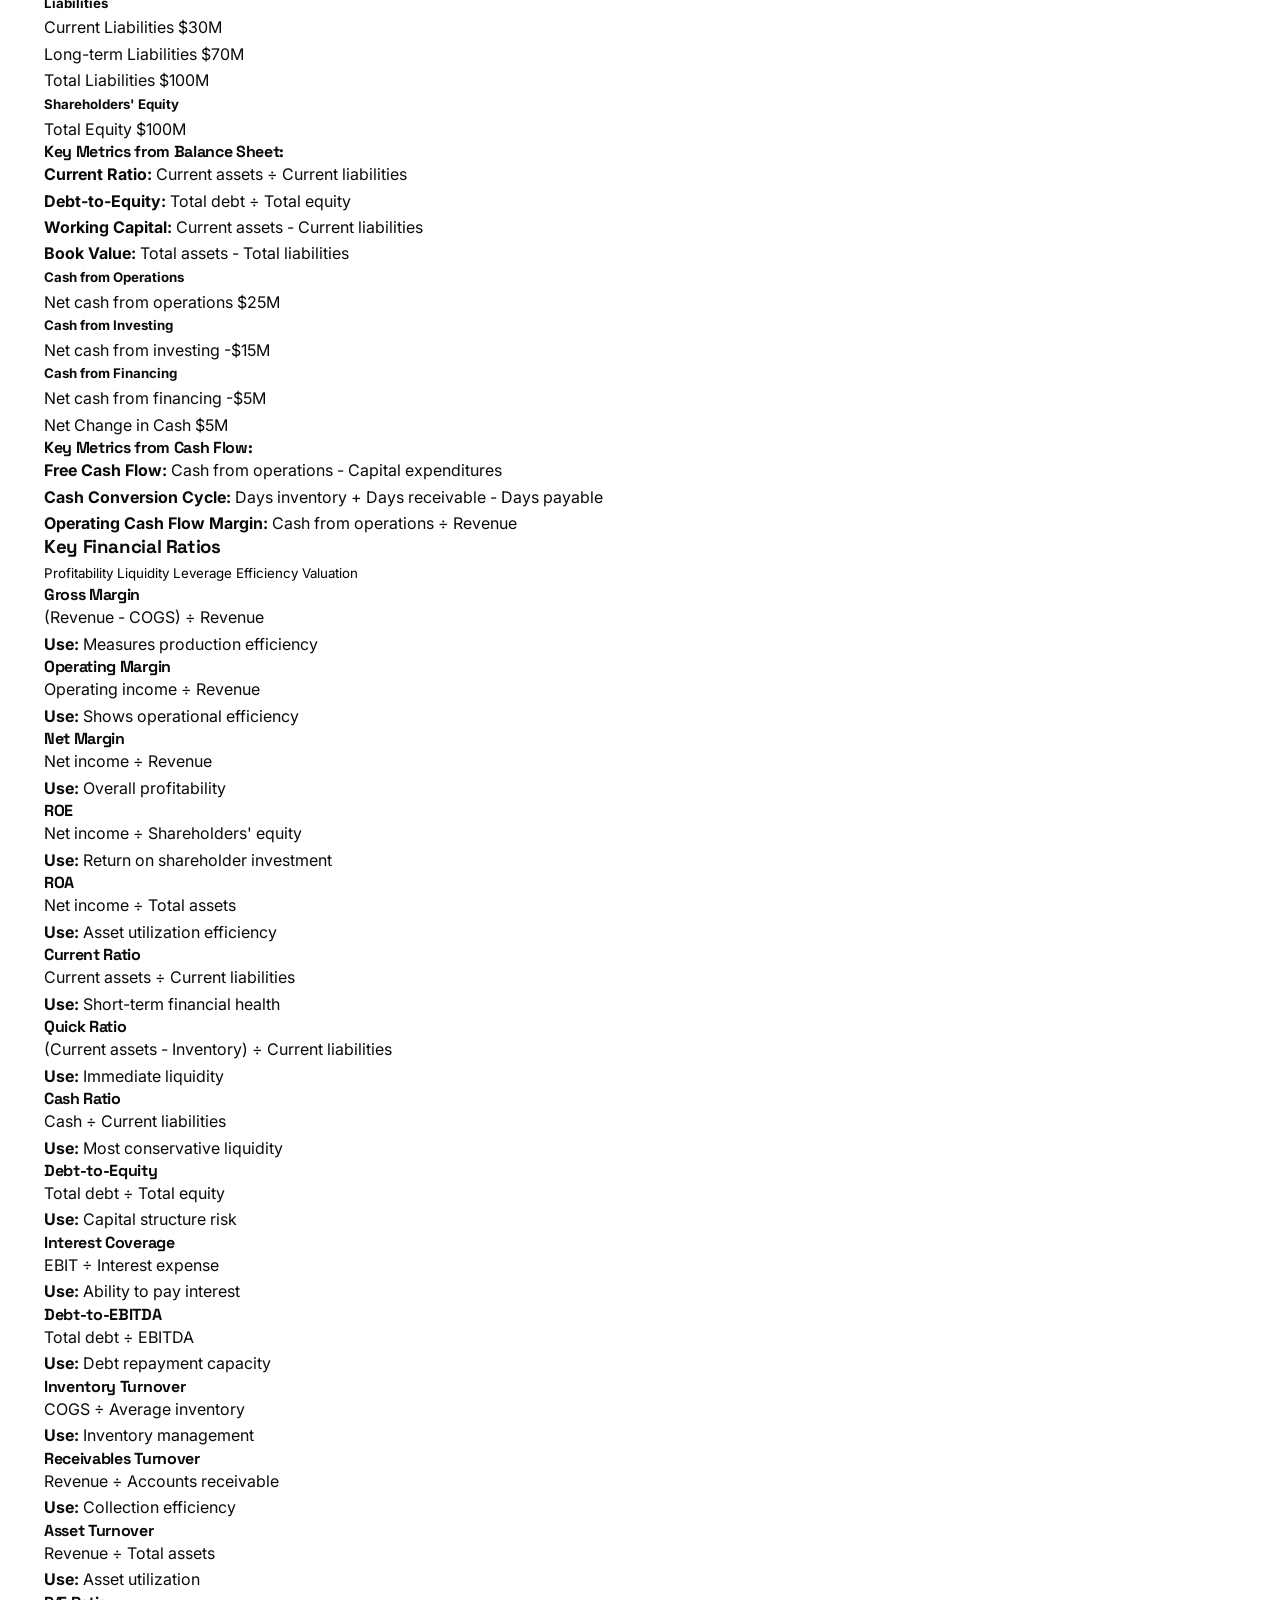
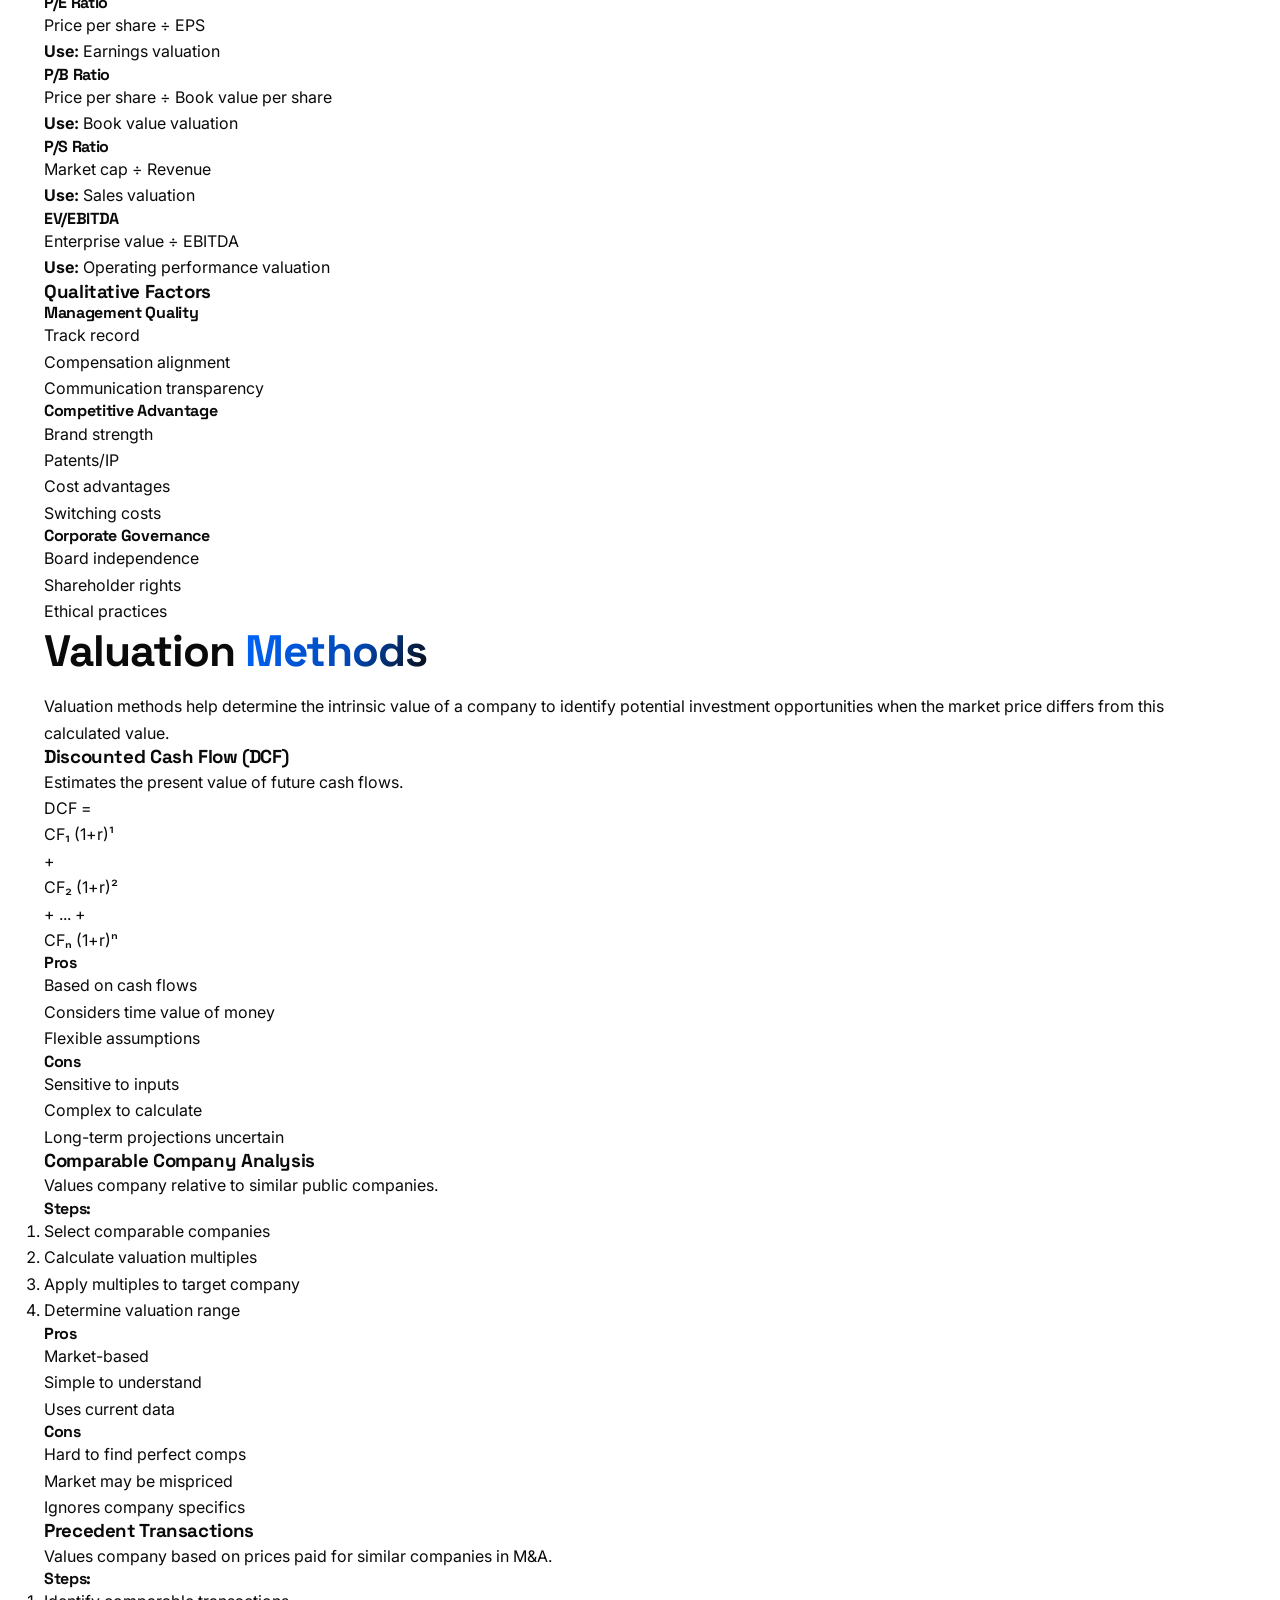
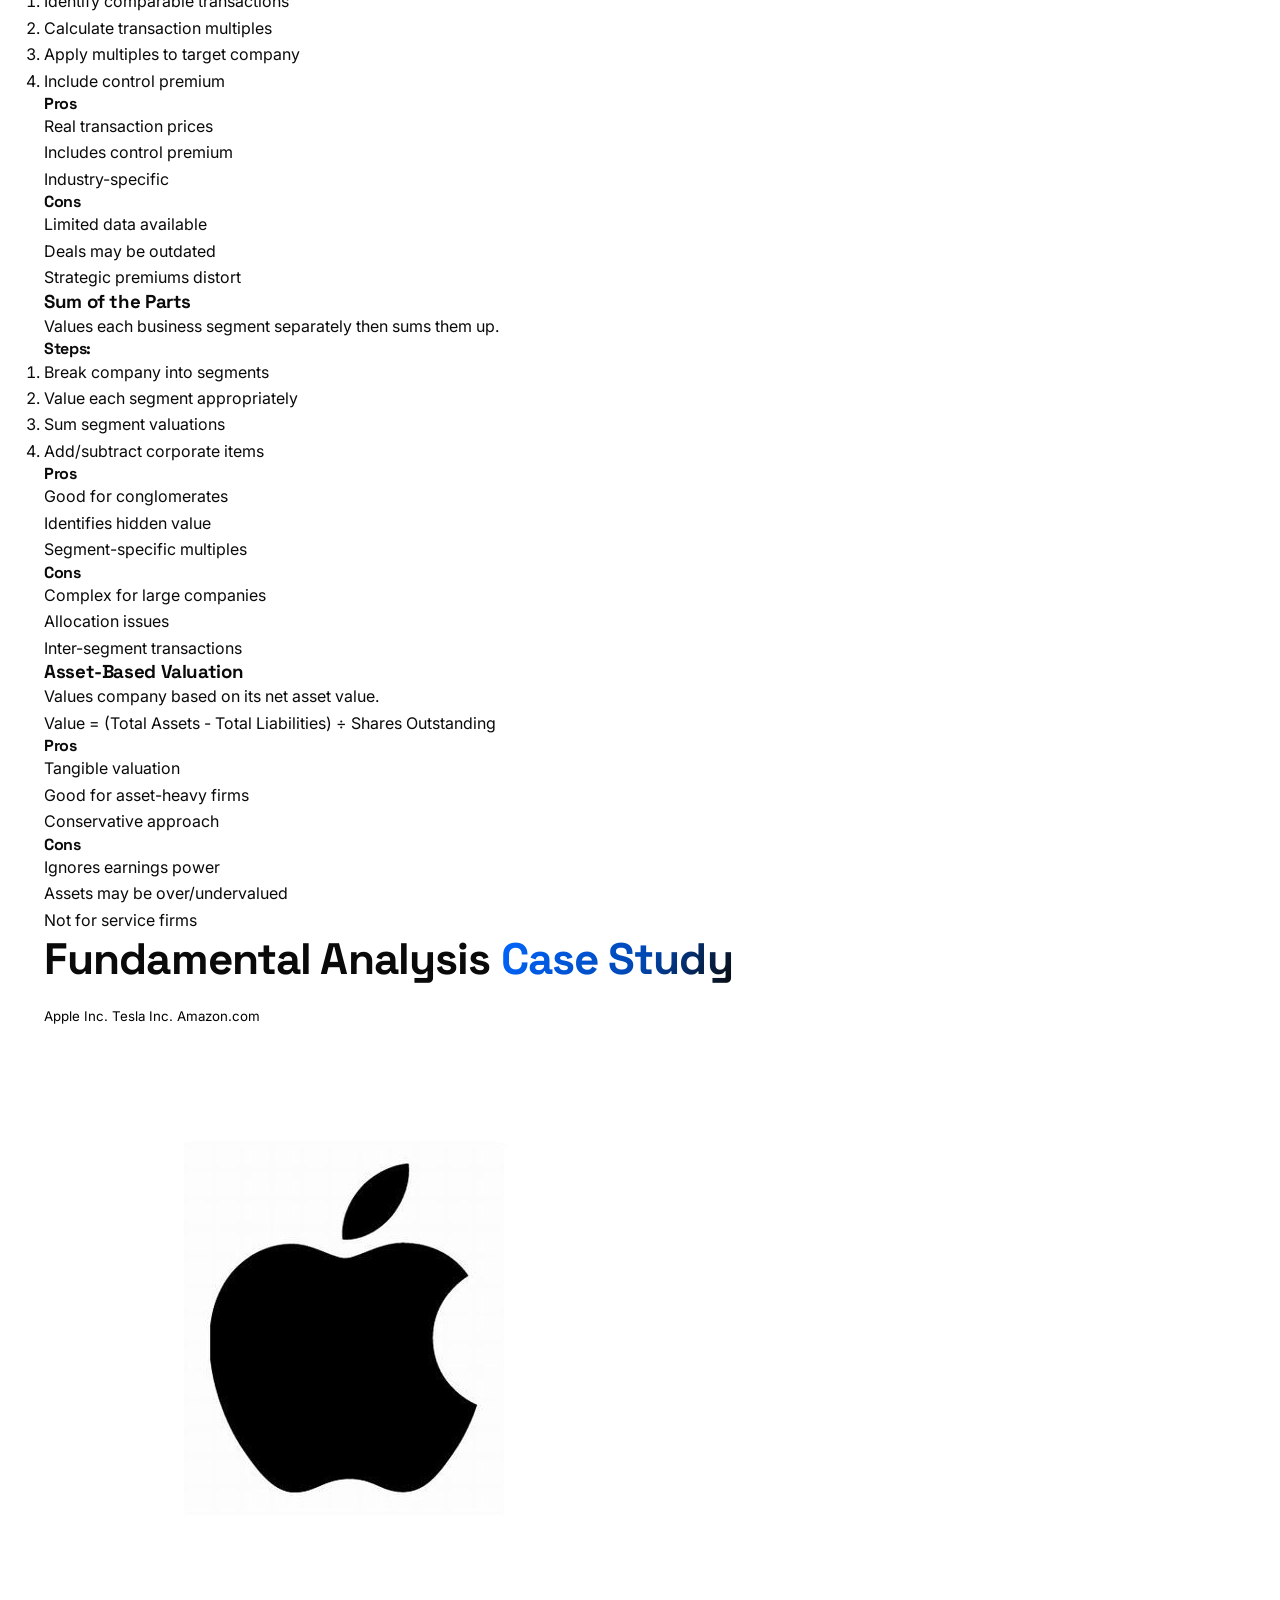
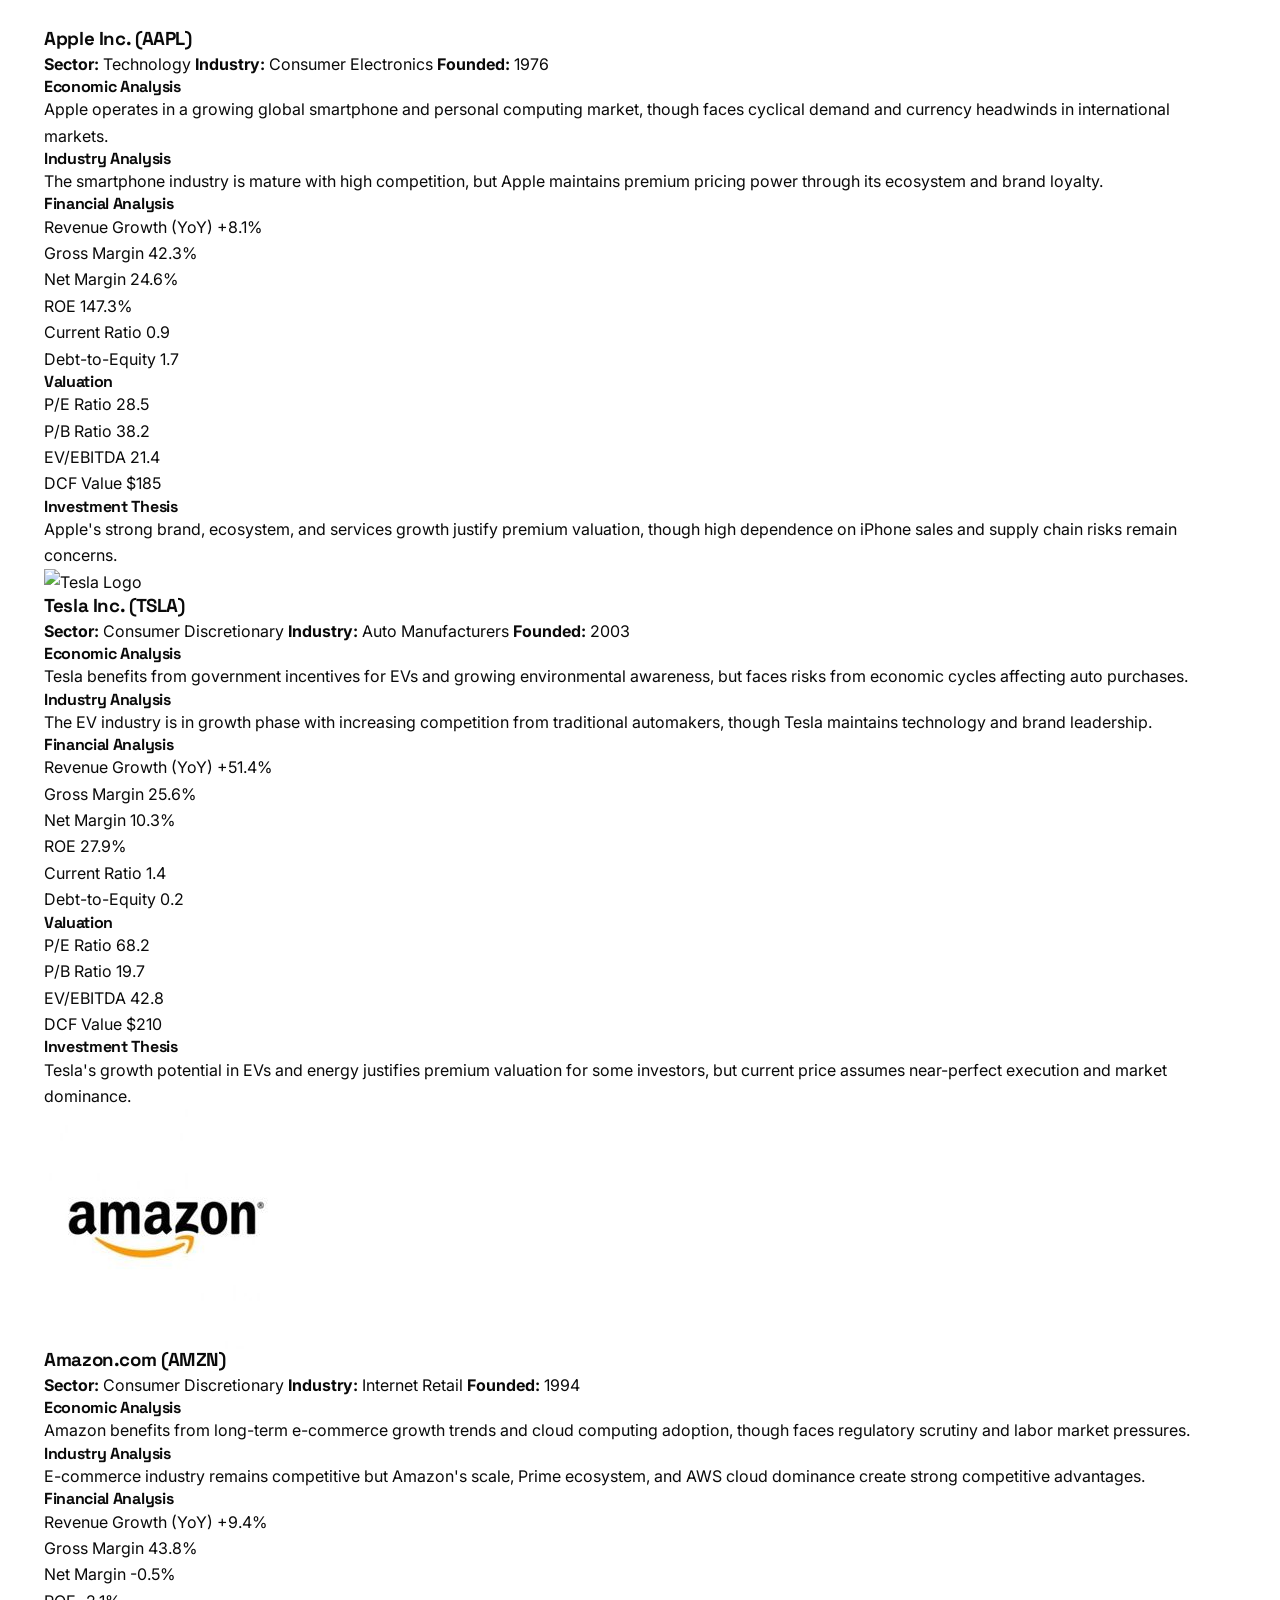
==== commit b216c7cd: "Update fundamental-analysis.html" ====
--- a/fundamental-analysis.html
+++ b/fundamental-analysis.html
@@ -295,6 +295,219 @@
                 </div>
             </section>
 
+            <!-- ============================================================
+     INFLATION: CAUSES & EFFECTS ON THE ECONOMY
+     Reuses existing styles.css classes + scoped <style> only.
+     ============================================================ -->
+<section class="fa-section inflation-extra">
+    <h2 class="section-title">Inflation: <span class="text-gradient">Causes &amp; Consequences</span></h2>
+    <p class="section-subtitle">
+        Inflation is a general rise in the price level across the economy — not just one item getting
+        more expensive, but the erosion of money's purchasing power over time. Understanding what
+        drives it, and how it transmits through wages, jobs, factories, and services, is essential
+        for reading both the economy and the currency.
+    </p>
+
+    <!-- ============ WHAT IS INFLATION ============ -->
+    <h3 class="section-title section-title--left" style="margin-top:50px;">What Inflation Actually Is</h3>
+    <p style="color:var(--gray); margin-bottom:24px;">
+        A single price rising is not inflation. Inflation is a <strong>sustained, broad-based increase
+        in the overall price level</strong> of goods and services [citation:7]. It is measured by tracking
+        a representative "basket" of household purchases — the Consumer Price Index (CPI) is the most
+        common gauge. When CPI rises, each unit of currency buys less than it did before. Low and
+        stable inflation is a sign of a healthy economy; high or volatile inflation distorts decisions,
+        erodes savings, and forces central banks into action [citation:7].
+    </p>
+
+    <div class="mission-values">
+        <div class="value-card reveal">
+            <div class="value-icon">📉</div>
+            <h3>Purchasing Power Loss</h3>
+            <p>If prices rise 5% while your income is flat, your real income has fallen 5%. Households on fixed incomes — pensioners, minimum-wage workers — feel this most acutely.</p>
+        </div>
+        <div class="value-card reveal">
+            <div class="value-icon">📊</div>
+            <h3>Core vs Headline</h3>
+            <p>Headline CPI includes volatile food and energy. Core inflation strips those out to reveal the underlying trend — which is what central banks watch most closely.</p>
+        </div>
+        <div class="value-card reveal">
+            <div class="value-icon">⚖️</div>
+            <h3>Real vs Nominal</h3>
+            <p>"Nominal" is the number on the price tag. "Real" is that number adjusted for inflation. Wages, returns, and GDP all look different in real terms.</p>
+        </div>
+        <div class="value-card reveal">
+            <div class="value-icon">🎯</div>
+            <h3>The 2% Target</h3>
+            <p>Most major central banks target roughly 2% inflation — low enough to avoid distortion, high enough to provide a buffer against deflation.</p>
+        </div>
+    </div>
+
+    <!-- ============ CAUSES ============ -->
+    <h3 class="section-title section-title--left" style="margin-top:60px;">The Two Main Causes</h3>
+    <p style="color:var(--gray); margin-bottom:24px;">
+        Economists broadly split inflation into two engines: <strong>demand-pull</strong> (too much money
+        chasing too few goods) and <strong>cost-push</strong> (production costs rising and being passed on
+        to consumers) [citation:7]. In reality, both usually operate at once — the 2021–2023 global
+        inflation episode combined massive fiscal stimulus (demand) with supply-chain breakdowns and
+        energy shocks (cost) [citation:12].
+    </p>
+
+    <div class="pros-cons-grid">
+        <div class="pros-cons-card pros reveal">
+            <h3><span class="pc-icon">📈</span> Demand-Pull Inflation</h3>
+            <ul>
+                <li><strong>Definition:</strong> Aggregate demand grows faster than the economy's capacity to produce.</li>
+                <li><strong>Mechanism:</strong> Strong growth, low unemployment, easy credit, or government stimulus puts more money in people's hands. Businesses raise prices because buyers can and will pay more [citation:7].</li>
+                <li><strong>Monetarist view:</strong> Excessive money supply growth is the root cause — "too much money chasing too few goods" [citation:1].</li>
+                <li><strong>Example:</strong> Post-pandemic reopening, when savings-rich consumers flooded back into services while supply was still constrained [citation:13].</li>
+            </ul>
+        </div>
+        <div class="pros-cons-card cons reveal">
+            <h3><span class="pc-icon">⛽</span> Cost-Push Inflation</h3>
+            <ul>
+                <li><strong>Definition:</strong> The cost of producing goods and services rises, and firms pass those costs to consumers.</li>
+                <li><strong>Mechanism:</strong> Higher input prices — energy, raw materials, labour, transport — reduce aggregate supply. With demand unchanged, prices rise [citation:7].</li>
+                <li><strong>Resource-slack view:</strong> Shortages of capital, labour, or raw materials drive up production costs [citation:1].</li>
+                <li><strong>Example:</strong> An oil price spike raises transport and manufacturing costs across the entire supply chain [citation:6].</li>
+            </ul>
+        </div>
+    </div>
+
+    <!-- ============ EFFECTS: OVERVIEW ============ -->
+    <h3 class="section-title section-title--left" style="margin-top:60px;">How Inflation Ripples Through the Economy</h3>
+    <p style="color:var(--gray); margin-bottom:30px;">
+        Inflation does not stay contained in one sector. It transmits through wages, employment,
+        manufacturing, and services — and the effects are rarely symmetrical. The same inflation
+        rate can crush a low-income household while barely denting a wealthy one.
+    </p>
+
+    <!-- ---- WAGES ---- -->
+    <h4 style="font-family:'Space Grotesk',sans-serif; font-size:1.25rem; margin:40px 0 16px; color:var(--charcoal);">Wages &amp; Workers</h4>
+    <p style="margin-bottom:16px;">
+        The most direct channel is <strong>real wages</strong> — nominal pay adjusted for inflation. When
+        prices rise faster than pay, workers lose purchasing power even if their salary number looks
+        unchanged. During the 2022 global inflation peak, real monthly wages fell in many advanced
+        economies, marking the first sustained decline in real earnings at a global scale in the 21st
+        century [citation:14].
+    </p>
+    <p style="margin-bottom:16px;">
+        Workers are not passive. Research on U.S. labour markets shows that when inflation erodes real
+        wages, workers respond by <strong>searching for better-paying jobs</strong> or renegotiating
+        contracts. This "on-the-job search" increases quits and job-switching, which in turn pushes
+        firms to post more vacancies and raise starting salaries [citation:3][citation:9]. The paradox:
+        inflation can make the labour market <em>look</em> tighter — more job openings, more churn —
+        even without any underlying improvement in productivity.
+    </p>
+    <p style="margin-bottom:16px;">
+        Low-wage workers are hit hardest. Essential goods — food, energy, rent — make up a larger share
+        of their spending, and those categories often rise faster than average CPI [citation:8][citation:14].
+        A central bank targeting average inflation may therefore be understating the pain felt by the
+        bottom of the income distribution.
+    </p>
+    <div class="disclaimer">
+        ⚠️ Wage-price spiral risk: If workers successfully demand higher nominal wages to catch up,
+        and firms respond by raising prices further to protect margins, inflation can become
+        self-reinforcing — the classic wage-price spiral [citation:13].
+    </div>
+
+    <!-- ---- JOBS ---- -->
+    <h4 style="font-family:'Space Grotesk',sans-serif; font-size:1.25rem; margin:40px 0 16px; color:var(--charcoal);">Employment &amp; the Job Sector</h4>
+    <p style="margin-bottom:16px;">
+        The relationship between inflation and unemployment is not simple. The traditional view
+        (the Phillips Curve) suggested a trade-off: lower unemployment came with higher inflation.
+        But the 2021–2023 episode complicated that picture. A hot labour market — many vacancies,
+        few unemployed workers — can push up real wages, which firms then pass into prices [citation:9].
+        Inflation and tight labour markets can therefore reinforce each other.
+    </p>
+    <p style="margin-bottom:16px;">
+        However, <strong>cost-push inflation tells a different story</strong>. When the inflation is driven
+        by energy or input costs rather than demand, firms face a margin squeeze. They may respond by
+        <strong>cutting hours, freezing hiring, or laying off workers</strong> — even as prices rise.
+        The result can be "stagflation-like": rising prices alongside weakening employment, which is
+        far more painful than demand-driven inflation.
+    </p>
+    <p>
+        There is also a structural effect. When inflation erodes real incomes across the economy,
+        household consumption — the largest component of GDP in most countries — weakens. That
+        reduces demand for labour in consumer-facing sectors, creating a feedback loop of lower
+        spending and fewer jobs [citation:2].
+    </p>
+
+    <!-- ---- MANUFACTURING ---- -->
+    <h4 style="font-family:'Space Grotesk',sans-serif; font-size:1.25rem; margin:40px 0 16px; color:var(--charcoal);">Manufacturing Sector</h4>
+    <p style="margin-bottom:16px;">
+        Manufacturing sits at the sharp end of cost-push inflation. Factories buy raw materials, energy,
+        and components — and when those input prices jump, margins compress immediately. Firms must
+        then decide how much of the cost increase to pass on to customers. Research from the Bank for
+        International Settlements finds that <strong>pass-through is asymmetric</strong>: firms raise their
+        output prices much more when input costs go up than they cut them when input costs fall.
+        The pass-through is strongest in manufacturing and upstream sectors, especially for firms
+        with thin profit margins [citation:4].
+    </p>
+    <p style="margin-bottom:16px;">
+        Real-world data illustrates the chain. In Kenya in mid-2026, producer prices rose 4.47% in a
+        single quarter, driven largely by manufacturing (which accounts for ~87% of the PPI basket).
+        Fuel and transport costs were the primary culprits, and businesses raised selling prices at
+        the fastest pace in the survey's history — despite weak output and contracting private-sector
+        activity [citation:10]. That is a textbook cost-push dynamic: prices rising not because demand
+        is strong, but because costs are being forced through the supply chain.
+    </p>
+    <p>
+        For manufacturers, the strategic challenge is brutal. Raising prices risks losing market share
+        to cheaper imports. Absorbing costs destroys profitability and discourages investment. Either
+        path tends to slow output growth and reduce hiring in the sector.
+    </p>
+
+    <!-- ---- SERVICES ---- -->
+    <h4 style="font-family:'Space Grotesk',sans-serif; font-size:1.25rem; margin:40px 0 16px; color:var(--charcoal);">Services Sector</h4>
+    <p style="margin-bottom:16px;">
+        Services inflation is often the <strong>stickiest</strong> component of the price index — and
+        therefore the most frustrating for central banks. Unlike manufactured goods, services are
+        labour-intensive and difficult to automate or import. Restaurants, hospitality, repairs,
+        education, and transport are all dominated by wage costs. When wages rise, service prices
+        follow quickly. Research on Türkiye's inflation dynamics notes that services prices are highly
+        sensitive to <strong>minimum wage adjustments, past inflation indexation, and exchange-rate
+        movements</strong> — and that this inertia slows disinflation even when goods prices cool [citation:11].
+    </p>
+    <p style="margin-bottom:16px;">
+        This is why central banks watch "core services" so closely. In late 2026, U.S. core services
+        prices excluding housing were rising at 3.6% year-on-year — a pace that, if sustained, would
+        make the 2% inflation target very difficult to reach without a sharper slowdown in services
+        price growth [citation:5].
+    </p>
+    <p>
+        For households, services inflation is particularly painful because many services are
+        non-discretionary: you cannot easily skip rent, healthcare, or transportation. And because
+        services are consumed locally, they cannot be "imported" more cheaply the way goods can.
+    </p>
+
+    <!-- ============ SUMMARY TABLE ============ -->
+    <h3 class="section-title section-title--left" style="margin-top:60px;">At a Glance: Transmission Channels</h3>
+    <div class="results-stats" style="grid-template-columns:repeat(auto-fit,minmax(200px,1fr));">
+        <div class="stat-item">
+            <div class="stat-number" style="font-size:1.3rem;">Wages</div>
+            <div class="stat-label">Real pay falls; workers search for better jobs; low earners hit hardest</div>
+        </div>
+        <div class="stat-item">
+            <div class="stat-number" style="font-size:1.3rem;">Jobs</div>
+            <div class="stat-label">Hot labour markets can amplify inflation; cost-push can suppress hiring</div>
+        </div>
+        <div class="stat-item">
+            <div class="stat-number" style="font-size:1.3rem;">Manufacturing</div>
+            <div class="stat-label">Input costs pass through asymmetrically; margins compress; output slows</div>
+        </div>
+        <div class="stat-item">
+            <div class="stat-number" style="font-size:1.3rem;">Services</div>
+            <div class="stat-label">Sticky, wage-sensitive, indexation-prone; hardest to disinflate</div>
+        </div>
+    </div>
+
+    <div class="founder-quote" style="margin-top:40px;">
+        <blockquote>"Inflation is not one number. It is a distribution of pain — and where you sit in that distribution determines whether it feels like an inconvenience or a crisis."</blockquote>
+        <div class="founder-signature">— PIPSQUAD Research</div>
+    </div>
+</section>
+
             <!-- Economic Analysis Section -->
             <section class="economics-section">
                 <h2 class="section-title">Economic <span class="text-gradient">Analysis</span></h2>
@@ -1482,6 +1695,77 @@
     }
   }
 </style>
+
+    <style>
+  /* ===== Inflation section containment & layout ===== */
+  .inflation-extra {
+    background: linear-gradient(180deg, var(--off-white) 0%, var(--white) 100%);
+    border-radius: var(--radius-lg);
+    padding: 60px 40px;
+    margin: 40px 0;
+    max-width: 100%;
+    overflow: hidden;
+    box-sizing: border-box;
+  }
+
+  .inflation-extra .mission-values {
+    display: grid;
+    grid-template-columns: repeat(4, minmax(0, 1fr));
+    gap: 24px;
+    min-width: 0;
+  }
+
+  .inflation-extra .pros-cons-grid {
+    display: grid;
+    grid-template-columns: repeat(2, minmax(0, 1fr));
+    gap: 24px;
+    min-width: 0;
+  }
+
+  .inflation-extra .results-stats {
+    display: grid;
+    gap: 18px;
+    min-width: 0;
+  }
+
+  .inflation-extra .value-card,
+  .inflation-extra .pros-cons-card,
+  .inflation-extra .stat-item {
+    min-width: 0;
+    max-width: 100%;
+    box-sizing: border-box;
+    overflow-wrap: anywhere;
+  }
+
+  .inflation-extra .reveal { opacity: 1; transform: none; }
+
+  .inflation-extra .founder-quote {
+    min-width: 0;
+    max-width: 100%;
+    overflow-wrap: anywhere;
+  }
+
+  @media (max-width: 1024px) {
+    .inflation-extra .mission-values {
+      grid-template-columns: repeat(2, minmax(0, 1fr));
+    }
+  }
+
+  @media (max-width: 720px) {
+    .inflation-extra {
+      padding: 40px 20px;
+      border-radius: var(--radius-md);
+      margin: 24px 0;
+    }
+    .inflation-extra .mission-values,
+    .inflation-extra .pros-cons-grid,
+    .inflation-extra .results-stats {
+      grid-template-columns: 1fr;
+    }
+  }
+</style>
+
+    
 <script>
   // Reveal animation for the new section's .reveal cards
   (function () {
